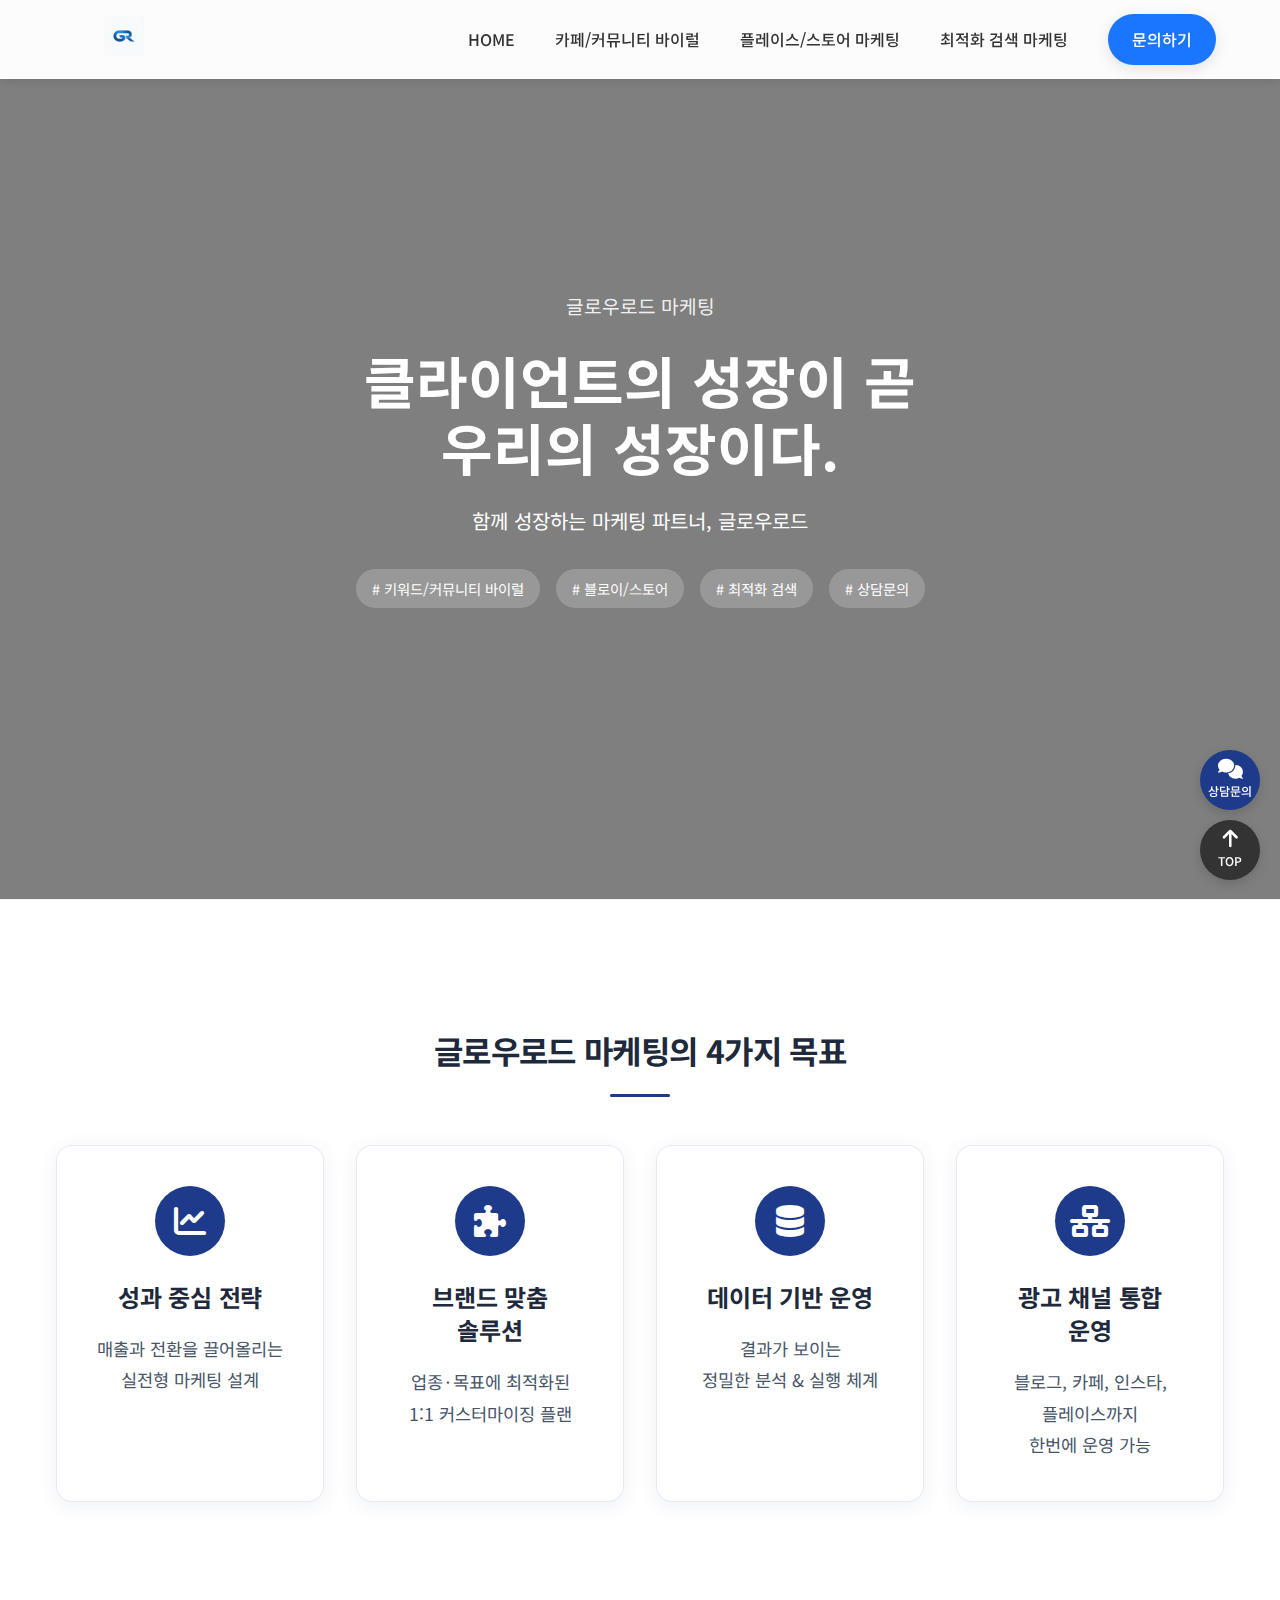
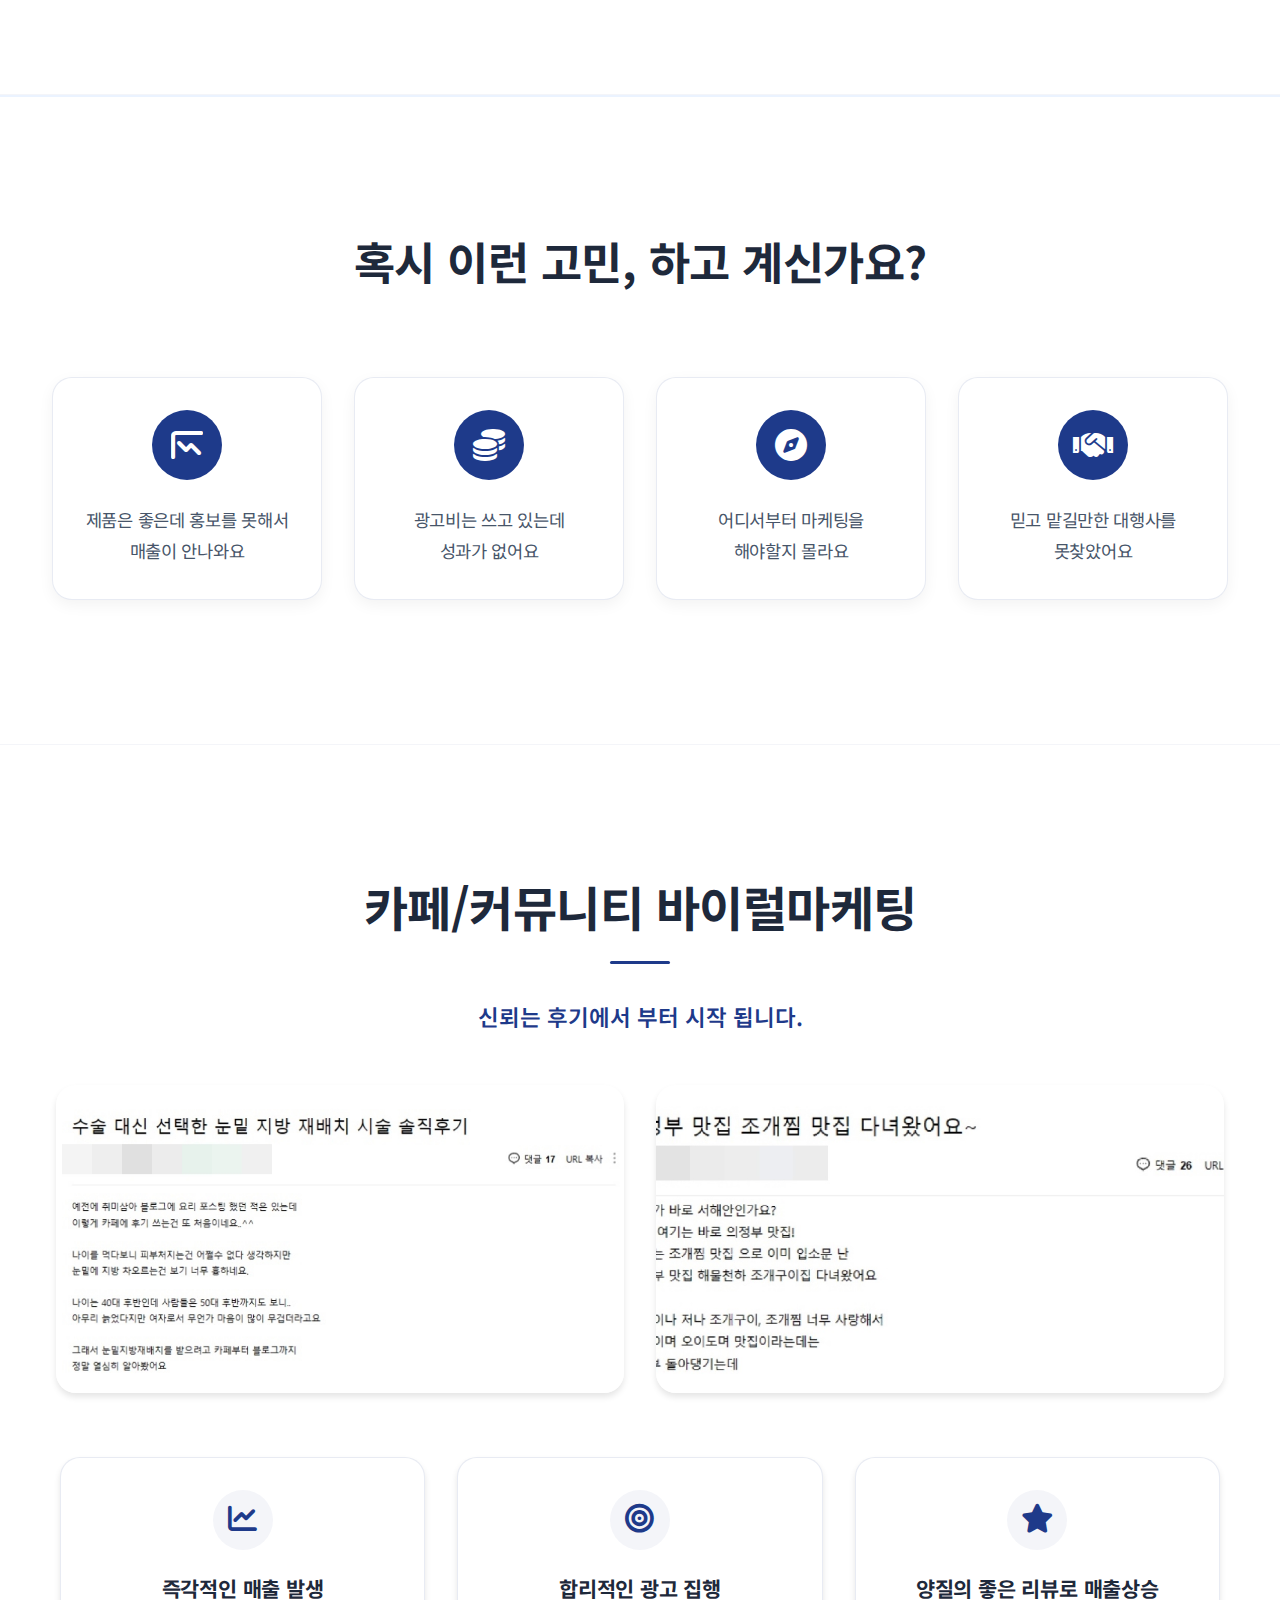
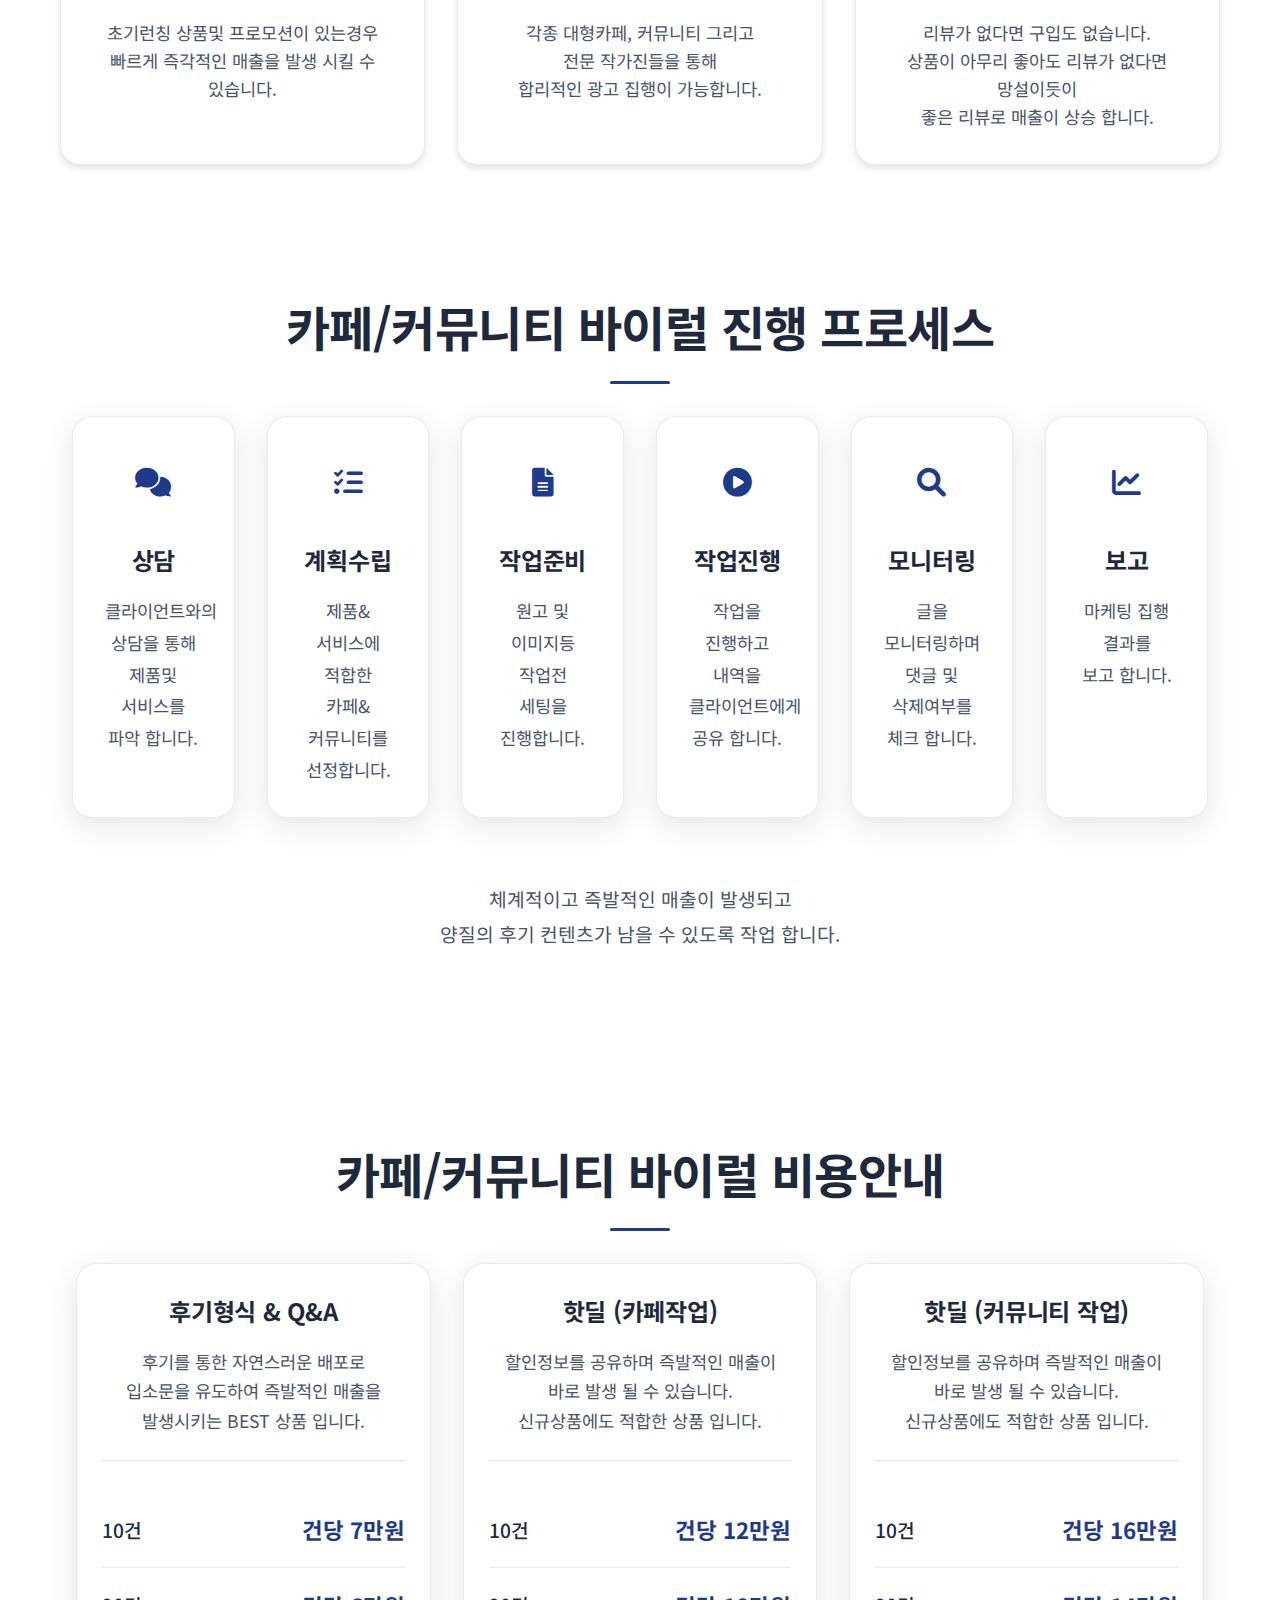
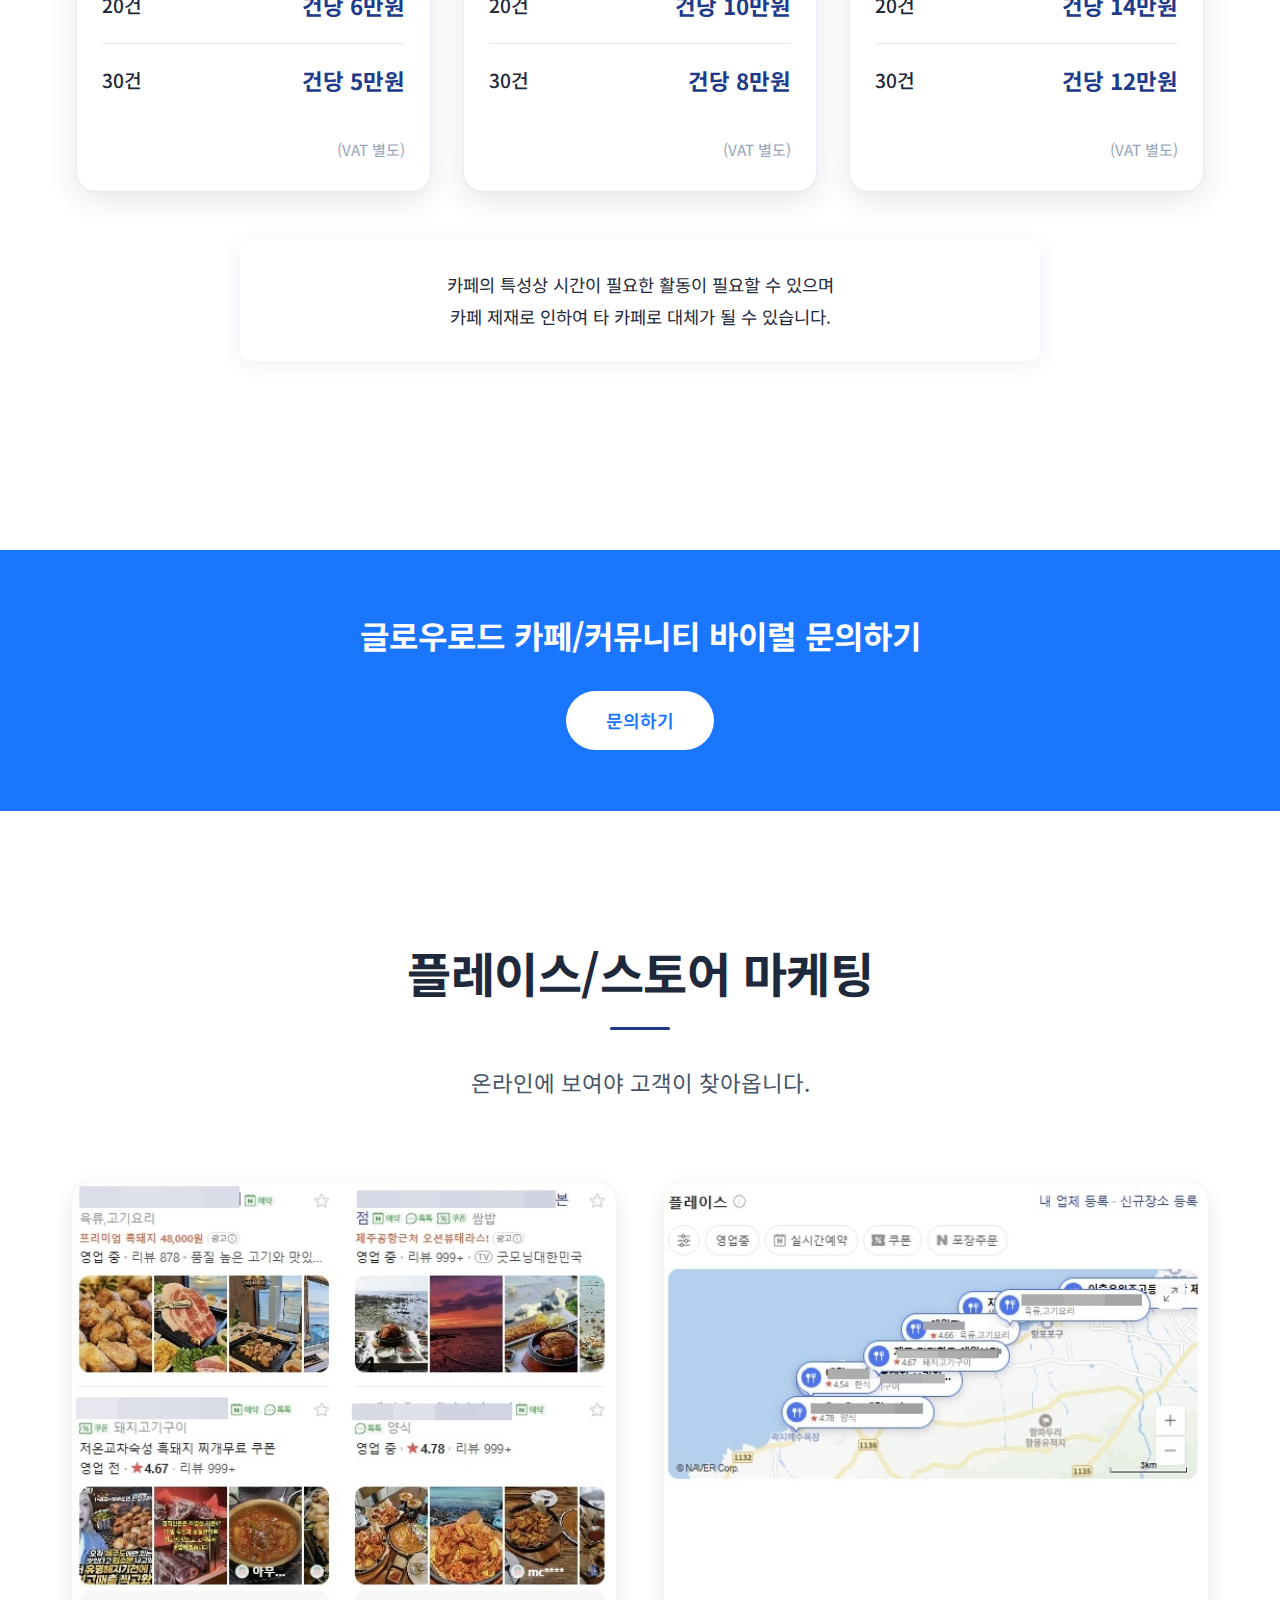
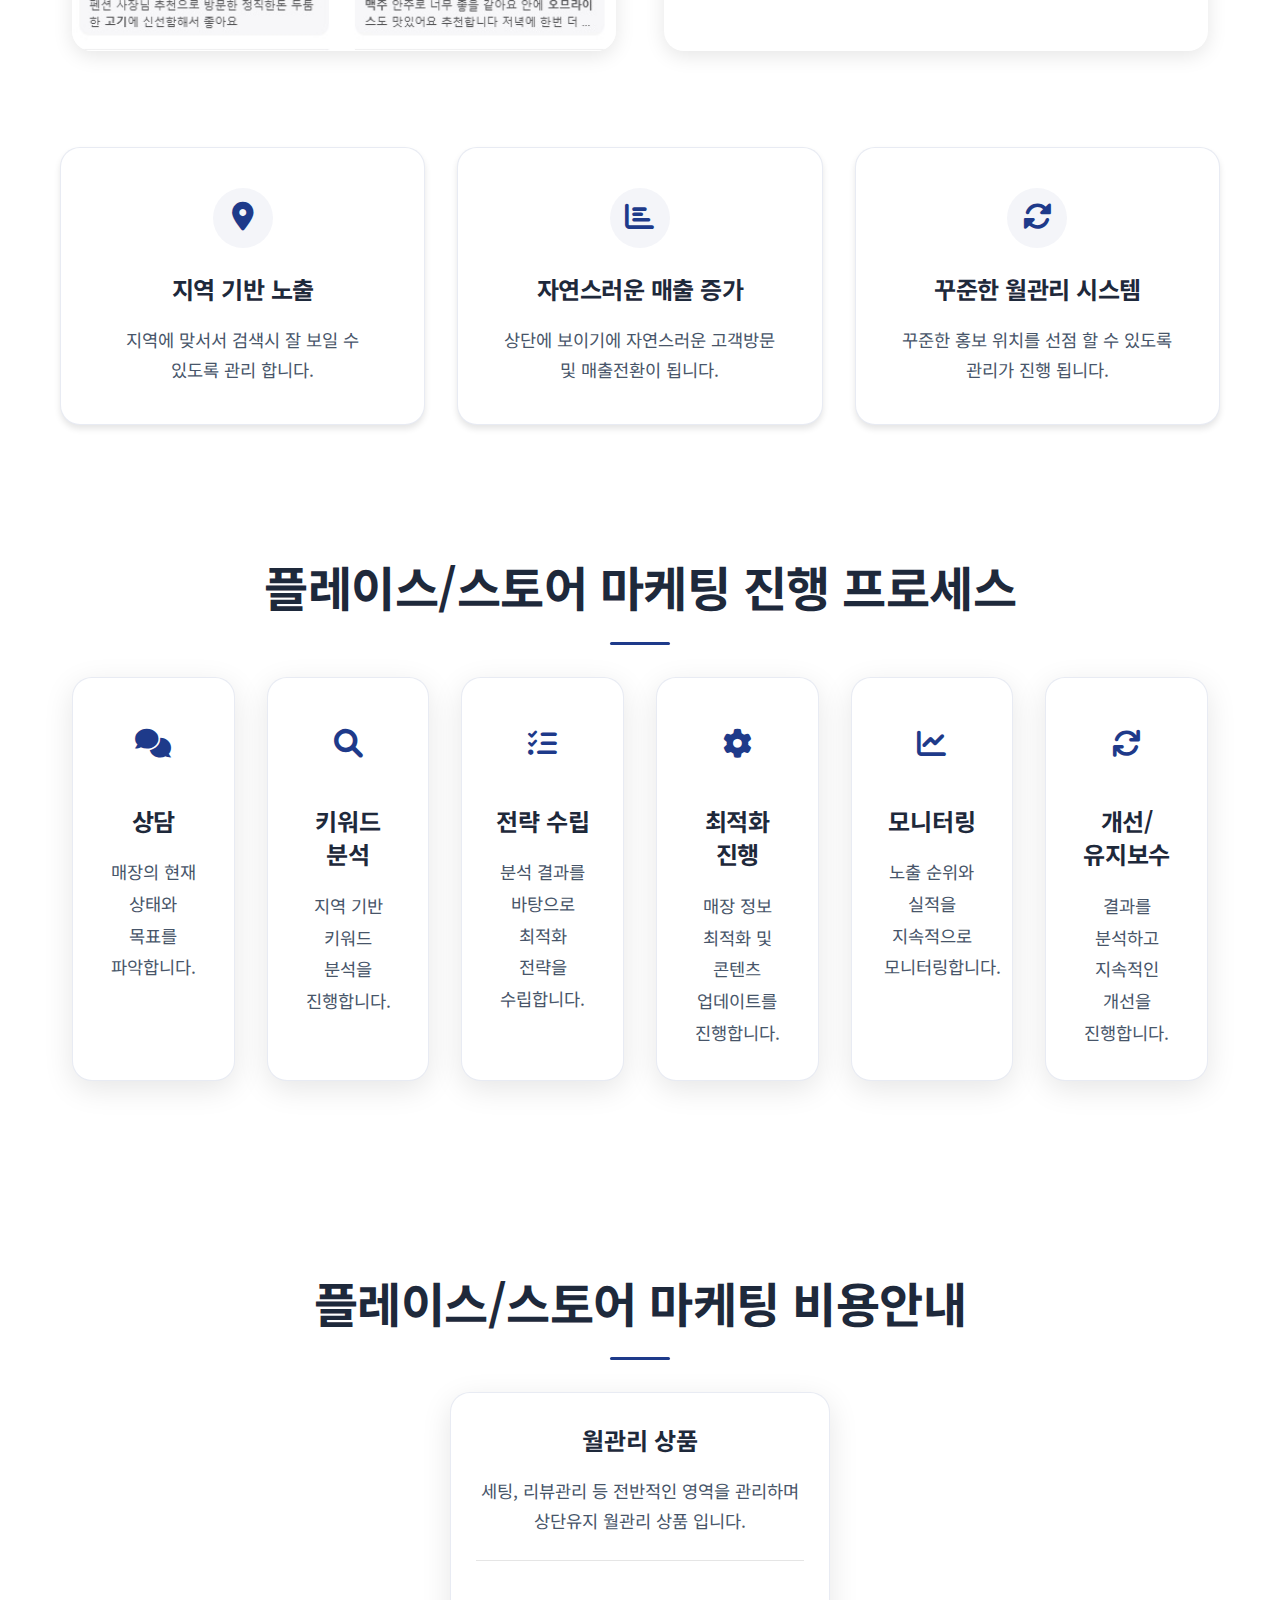
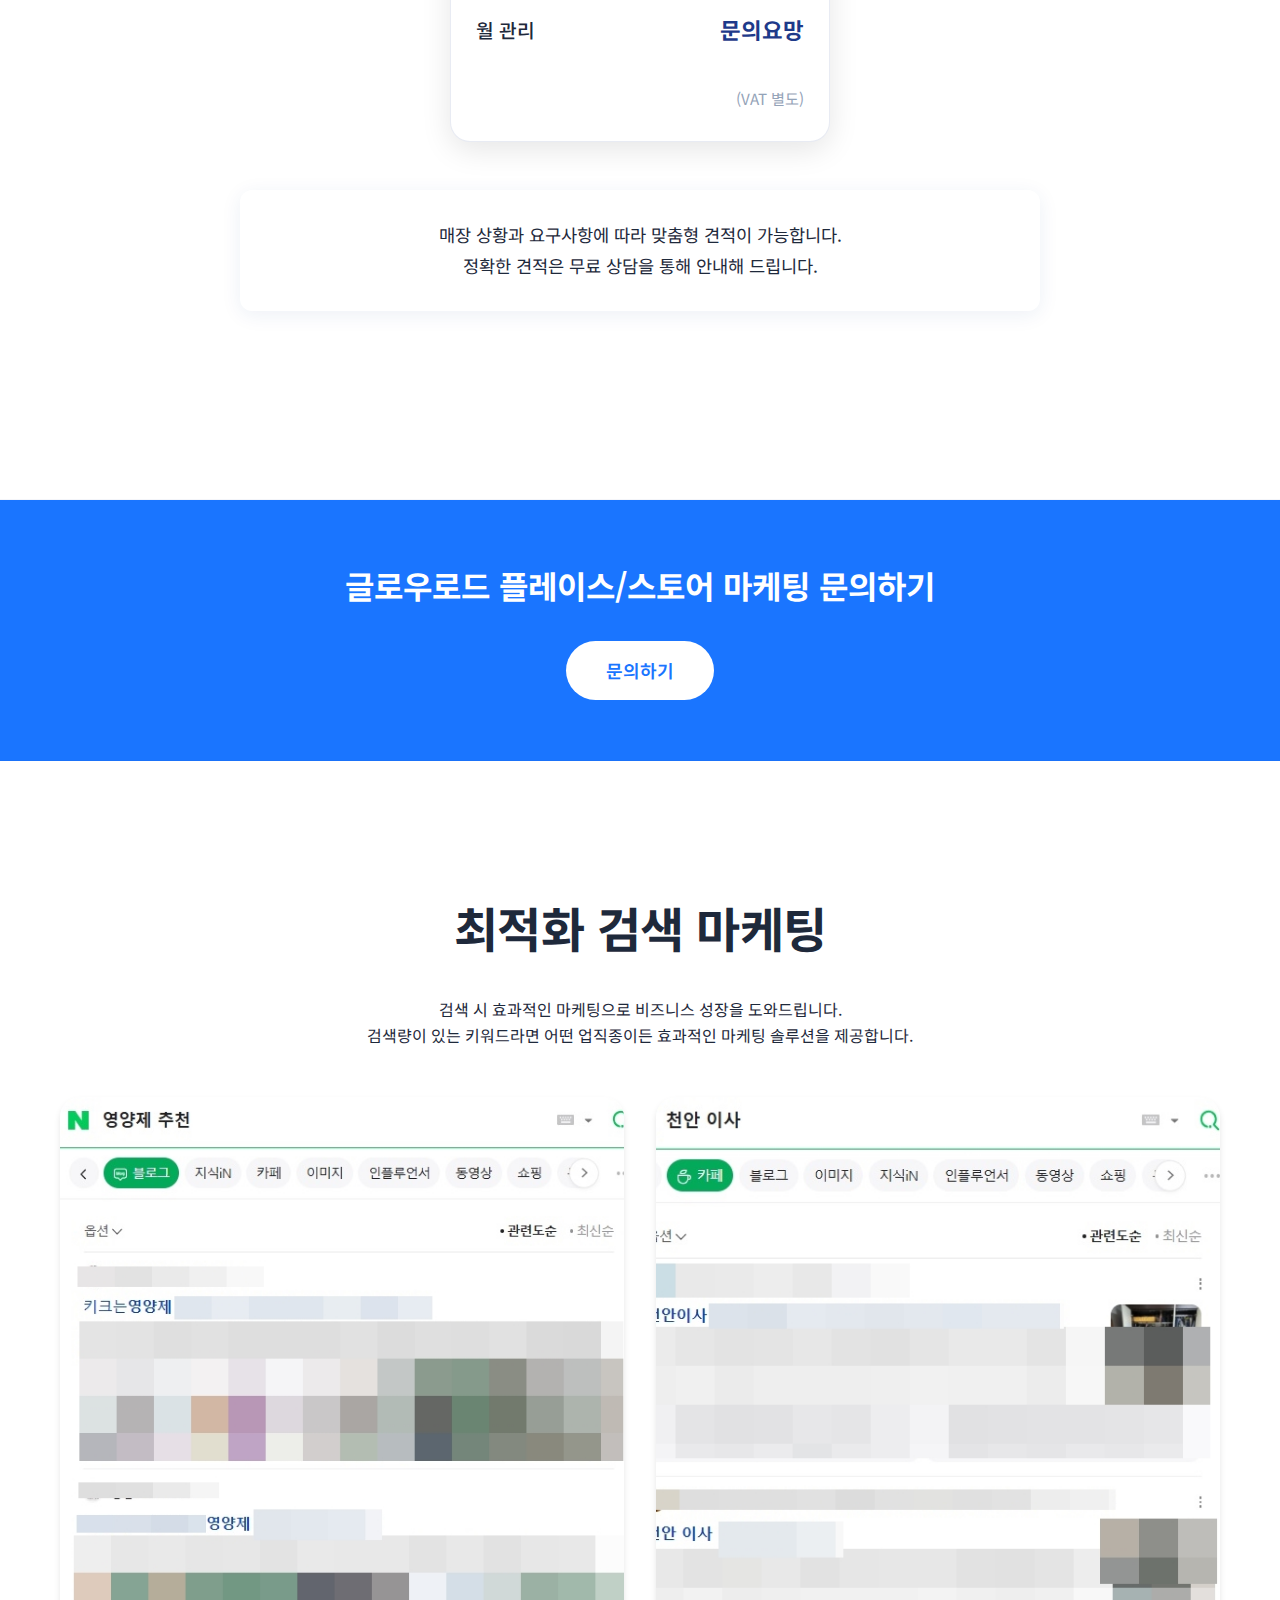
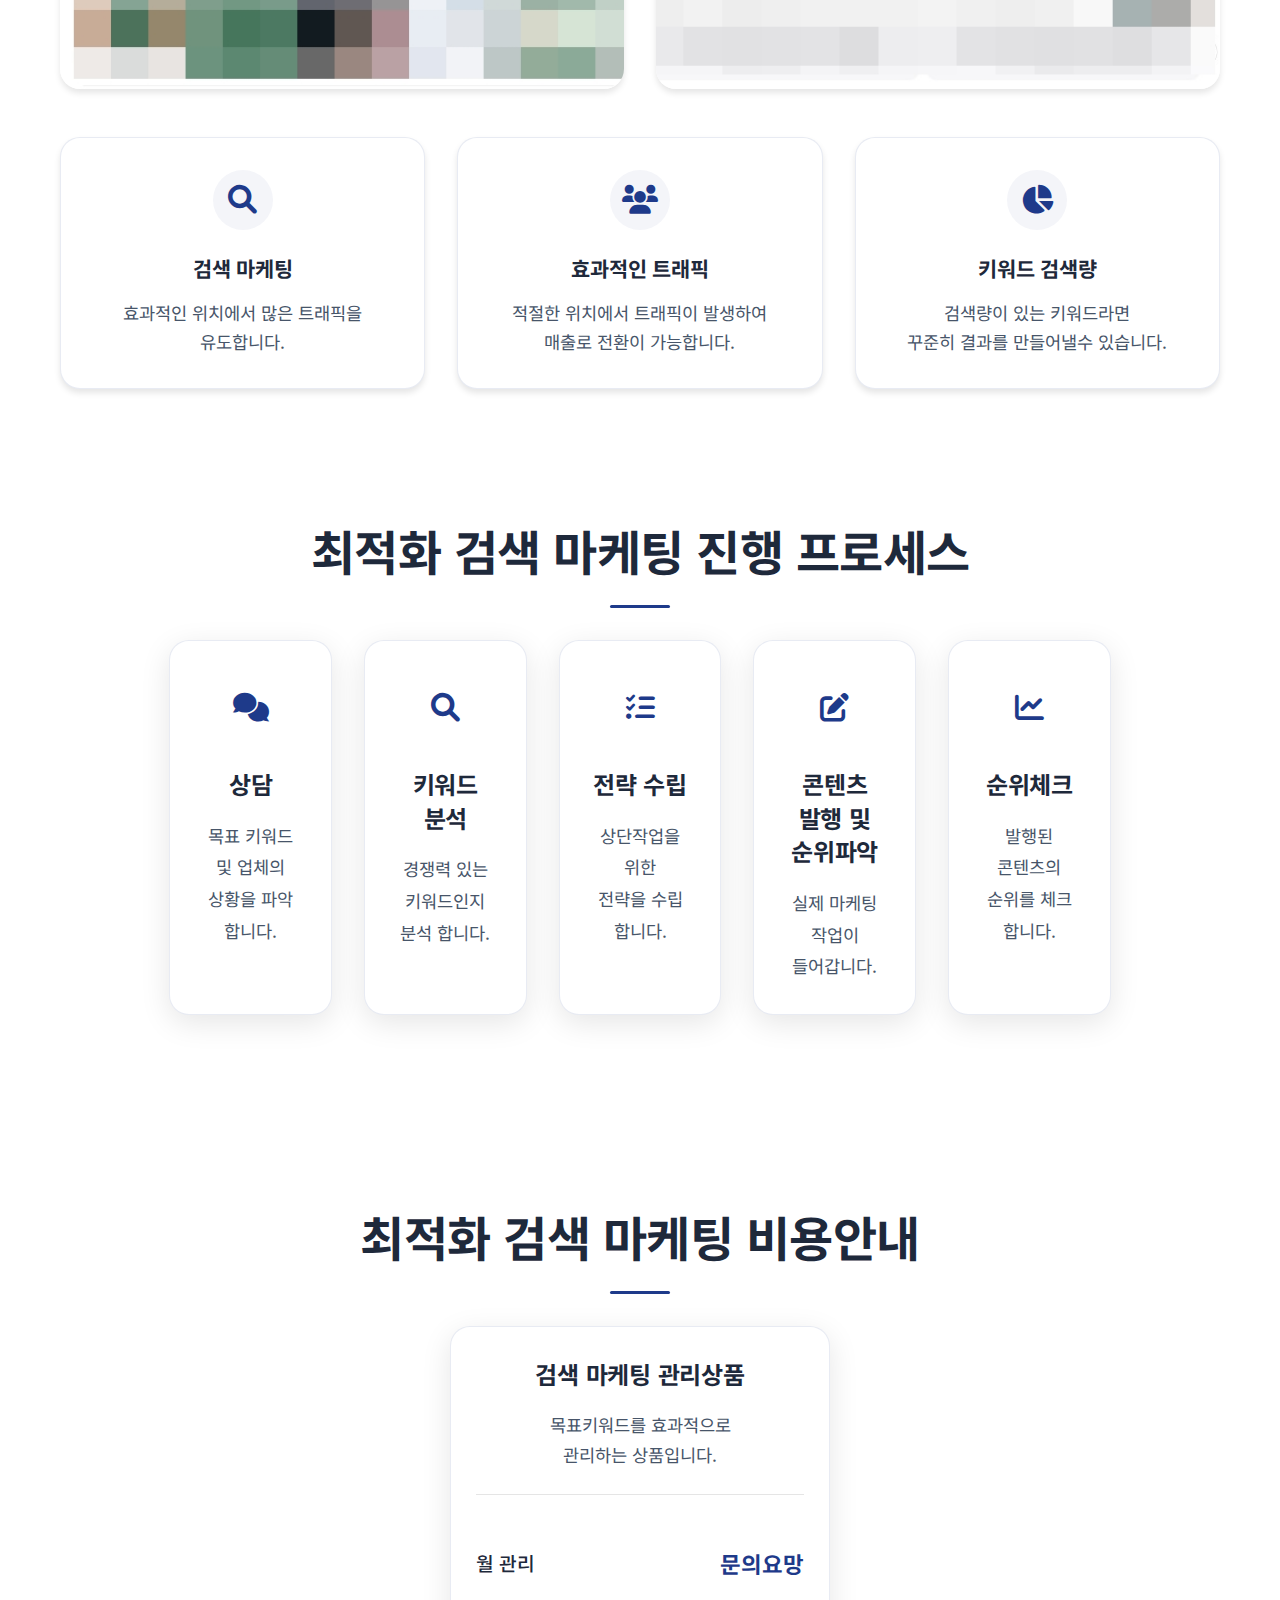
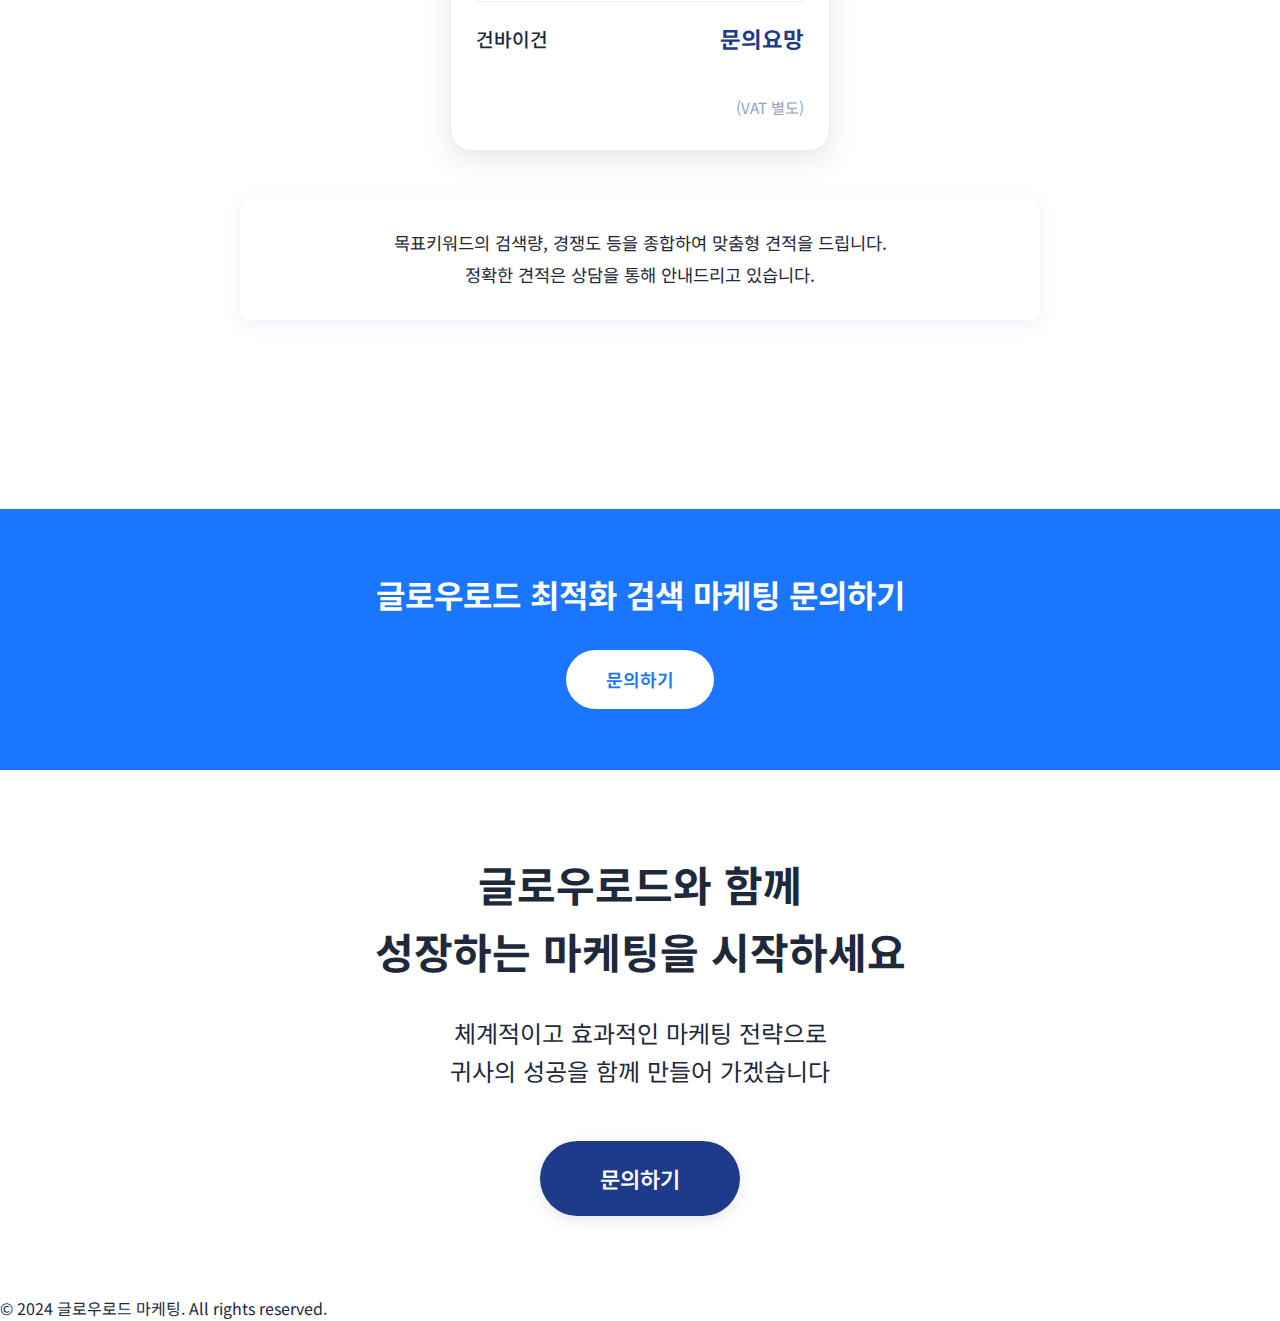
==== index.html @ 78c8dbe9 "fix: Update video path and move to videos directory" ====
<!DOCTYPE html>
<html lang="ko">
<head>
    <meta charset="UTF-8">
    <meta name="viewport" content="width=device-width, initial-scale=1.0">
    <meta name="description" content="글로우로드 마케팅 - 디지털 마케팅 전문 기업. 카페/커뮤니티 바이럴, 플레이스/스토어 마케팅, 최적화 검색 마케팅 서비스를 제공합니다.">
    <meta name="keywords" content="글로우로드, 디지털마케팅, 바이럴마케팅, 카페마케팅, 커뮤니티마케팅, 플레이스마케팅, 스토어마케팅, 검색최적화">
    <meta name="author" content="글로우로드 마케팅">
    <meta name="naver-site-verification" content="762003c68ea1957994bc016adc5ff3e51b80f9ad" />
    <meta property="og:title" content="글로우로드 마케팅 - 디지털 마케팅 전문 기업">
    <meta property="og:description" content="효과적인 디지털 마케팅 솔루션을 제공하는 글로우로드 마케팅입니다. 카페/커뮤니티 바이럴, 플레이스/스토어 마케팅, 검색 최적화 서비스를 만나보세요.">
    <meta property="og:image" content="https://glowroadad.com/images/og-image.jpg">
    <meta property="og:url" content="https://glowroadad.com/">
    <title>글로우로드 마케팅 | 디지털 마케팅 전문 기업</title>
    <link rel="canonical" href="https://glowroadad.com/">
    <link rel="preconnect" href="https://fonts.googleapis.com">
    <link rel="preconnect" href="https://fonts.gstatic.com" crossorigin>
    <link href="https://fonts.googleapis.com/css2?family=Noto+Sans+KR:wght@300;400;500;700;900&family=Poppins:wght@400;500;600;700&display=swap" rel="stylesheet">
    <link rel="stylesheet" href="style.css">
    <link rel="stylesheet" href="https://cdnjs.cloudflare.com/ajax/libs/font-awesome/6.0.0/css/all.min.css">
</head>
<body>
    <header>
        <!-- 네비게이션 바 -->
        <nav class="navbar" role="navigation" aria-label="메인 메뉴">
            <div class="logo">
                <a href="#" aria-label="글로우로드 홈">
                    <img src="images/logo.png.png" alt="글로우로드 로고" width="120" height="40">
                </a>
            </div>
            <button class="mobile-menu-btn">
                <span></span>
                <span></span>
                <span></span>
            </button>
            <ul class="nav-links">
                <li><a href="#home">HOME</a></li>
                <li><a href="#viral">카페/커뮤니티 바이럴</a></li>
                <li><a href="#place">플레이스/스토어 마케팅</a></li>
                <li><a href="#seo">최적화 검색 마케팅</a></li>
                <li><a href="http://pf.kakao.com/_xaidxfn/chat" class="contact-btn">문의하기</a></li>
            </ul>
        </nav>
    </header>

    <main>
        <!-- 히어로 섹션 -->
        <section class="hero">
            <div class="video-background">
                <video autoplay muted loop playsinline>
                    <source src="videos/히어로섹션영상.mp4" type="video/mp4">
                </video>
                <div class="video-overlay"></div>
            </div>
            <div class="hero-content">
                <p class="company-name">글로우로드 마케팅</p>
                <h1>클라이언트의 성장이 곧<br>우리의 성장이다.</h1>
                <p>함께 성장하는 마케팅 파트너, 글로우로드</p>
                <div class="hero-tags">
                    <span class="tag"># 키워드/커뮤니티 바이럴</span>
                    <span class="tag"># 블로이/스토어</span>
                    <span class="tag"># 최적화 검색</span>
                    <span class="tag"># 상담문의</span>
                </div>
            </div>
        </section>

        <!-- 특장점 섹션 -->
        <section class="features" id="features">
            <h2 class="section-title">글로우로드 마케팅의 4가지 목표</h2>
            <div class="features-container">
                <div class="feature-card">
                    <div class="icon-wrapper">
                        <i class="fas fa-chart-line"></i>
                    </div>
                    <h3>성과 중심 전략</h3>
                    <p>매출과 전환을 끌어올리는<br>실전형 마케팅 설계</p>
                </div>
                <div class="feature-card">
                    <div class="icon-wrapper">
                        <i class="fas fa-puzzle-piece"></i>
                    </div>
                    <h3>브랜드 맞춤 솔루션</h3>
                    <p>업종·목표에 최적화된<br>1:1 커스터마이징 플랜</p>
                </div>
                <div class="feature-card">
                    <div class="icon-wrapper">
                        <i class="fas fa-database"></i>
                    </div>
                    <h3>데이터 기반 운영</h3>
                    <p>결과가 보이는<br>정밀한 분석 & 실행 체계</p>
                </div>
                <div class="feature-card">
                    <div class="icon-wrapper">
                        <i class="fas fa-network-wired"></i>
                    </div>
                    <h3>광고 채널 통합 운영</h3>
                    <p>블로그, 카페, 인스타, 플레이스까지<br>한번에 운영 가능</p>
                </div>
            </div>
        </section>

        <!-- 고민 해결 섹션 -->
        <section class="pain-points">
            <h2>혹시 이런 고민, 하고 계신가요?</h2>
            <div class="pain-points-container">
                <div class="pain-point">
                    <div class="icon-wrapper">
                        <i class="fas fa-chart-line fa-flip-vertical"></i>
                    </div>
                    <p>제품은 좋은데 홍보를 못해서<br>매출이 안나와요</p>
                </div>
                <div class="pain-point">
                    <div class="icon-wrapper">
                        <i class="fas fa-coins"></i>
                    </div>
                    <p>광고비는 쓰고 있는데<br>성과가 없어요</p>
                </div>
                <div class="pain-point">
                    <div class="icon-wrapper">
                        <i class="fas fa-compass"></i>
                    </div>
                    <p>어디서부터 마케팅을<br>해야할지 몰라요</p>
                </div>
                <div class="pain-point">
                    <div class="icon-wrapper">
                        <i class="fas fa-handshake"></i>
                    </div>
                    <p>믿고 맡길만한 대행사를<br>못찾았어요</p>
                </div>
            </div>
        </section>

        <!-- 카페/커뮤니티 바이럴 섹션 -->
        <section id="viral" class="service-section">
            <div class="service-content">
                <div class="viral-header">
                    <h2 class="viral-title">카페/커뮤니티 바이럴마케팅</h2>
                    <p class="viral-subtitle">신뢰는 후기에서 부터 시작 됩니다.</p>
                </div>
                <div class="viral-examples">
                    <div class="example-image">
                        <img src="images/example-1.jpg" alt="수출 대신 선택한 눈밥 지방 재배치" class="example-img">
                    </div>
                    <div class="example-image">
                        <img src="images/example-2.jpg" alt="의정부 맛집 조개점" class="example-img">
                    </div>
                </div>
                <div class="viral-reasons">
                    <div class="reason-card">
                        <div class="reason-icon">
                            <i class="fas fa-chart-line"></i>
                        </div>
                        <div class="reason-content">
                            <h3>즉각적인 매출 발생</h3>
                            <p>초기런칭 상품및 프로모션이 있는경우<br>빠르게 즉각적인 매출을 발생 시킬 수 있습니다.</p>
                        </div>
                    </div>
                    <div class="reason-card">
                        <div class="reason-icon">
                            <i class="fas fa-bullseye"></i>
                        </div>
                        <div class="reason-content">
                            <h3>합리적인 광고 집행</h3>
                            <p>각종 대형카페, 커뮤니티 그리고<br>전문 작가진들을 통해<br>합리적인 광고 집행이 가능합니다.</p>
                        </div>
                    </div>
                    <div class="reason-card">
                        <div class="reason-icon">
                            <i class="fas fa-star"></i>
                        </div>
                        <div class="reason-content">
                            <h3>양질의 좋은 리뷰로 매출상승</h3>
                            <p>리뷰가 없다면 구입도 없습니다.<br>상품이 아무리 좋아도 리뷰가 없다면 망설이듯이<br>좋은 리뷰로 매출이 상승 합니다.</p>
                        </div>
                    </div>
                </div>
                <div class="process-section">
                    <h2 class="process-title">카페/커뮤니티 바이럴 진행 프로세스</h2>
                    <div class="process-container">
                        <div class="process-item">
                            <div class="process-icon">
                                <i class="fas fa-comments"></i>
                            </div>
                            <h3>상담</h3>
                            <p>클라이언트와의 상담을 통해<br>제품및 서비스를<br>파악 합니다.</p>
                        </div>
                        <div class="process-item">
                            <div class="process-icon">
                                <i class="fas fa-tasks"></i>
                            </div>
                            <h3>계획수립</h3>
                            <p>제품&서비스에 적합한<br>카페&커뮤니티를<br>선정합니다.</p>
                        </div>
                        <div class="process-item">
                            <div class="process-icon">
                                <i class="fas fa-file-alt"></i>
                            </div>
                            <h3>작업준비</h3>
                            <p>원고 및 이미지등<br>작업전 세팅을<br>진행합니다.</p>
                        </div>
                        <div class="process-item">
                            <div class="process-icon">
                                <i class="fas fa-play-circle"></i>
                            </div>
                            <h3>작업진행</h3>
                            <p>작업을 진행하고<br>내역을 클라이언트에게<br>공유 합니다.</p>
                        </div>
                        <div class="process-item">
                            <div class="process-icon">
                                <i class="fas fa-search"></i>
                            </div>
                            <h3>모니터링</h3>
                            <p>글을 모니터링하며<br>댓글 및 삭제여부를<br>체크 합니다.</p>
                        </div>
                        <div class="process-item">
                            <div class="process-icon">
                                <i class="fas fa-chart-line"></i>
                            </div>
                            <h3>보고</h3>
                            <p>마케팅 집행 결과를<br>보고 합니다.</p>
                        </div>
                    </div>
                    <p class="process-description">체계적이고 즉발적인 매출이 발생되고<br>양질의 후기 컨텐츠가 남을 수 있도록 작업 합니다.</p>
                </div>
                <div class="pricing-section">
                    <h2 class="pricing-title">카페/커뮤니티 바이럴 비용안내</h2>
                    <div class="pricing-container">
                        <div class="pricing-card">
                            <div class="pricing-header">
                                <h3>후기형식 & Q&A</h3>
                                <p>후기를 통한 자연스러운 배포로<br>입소문을 유도하여 즉발적인 매출을<br>발생시키는 BEST 상품 입니다.</p>
                            </div>
                            <div class="pricing-content">
                                <div class="price-item">
                                    <span class="quantity">10건</span>
                                    <span class="price">건당 7만원</span>
                                </div>
                                <div class="price-item">
                                    <span class="quantity">20건</span>
                                    <span class="price">건당 6만원</span>
                                </div>
                                <div class="price-item">
                                    <span class="quantity">30건</span>
                                    <span class="price">건당 5만원</span>
                                </div>
                                <p class="vat-notice">(VAT 별도)</p>
                            </div>
                        </div>
                        <div class="pricing-card">
                            <div class="pricing-header">
                                <h3>핫딜 (카페작업)</h3>
                                <p>할인정보를 공유하며 즉발적인 매출이<br>바로 발생 될 수 있습니다.<br>신규상품에도 적합한 상품 입니다.</p>
                            </div>
                            <div class="pricing-content">
                                <div class="price-item">
                                    <span class="quantity">10건</span>
                                    <span class="price">건당 12만원</span>
                                </div>
                                <div class="price-item">
                                    <span class="quantity">20건</span>
                                    <span class="price">건당 10만원</span>
                                </div>
                                <div class="price-item">
                                    <span class="quantity">30건</span>
                                    <span class="price">건당 8만원</span>
                                </div>
                                <p class="vat-notice">(VAT 별도)</p>
                            </div>
                        </div>
                        <div class="pricing-card">
                            <div class="pricing-header">
                                <h3>핫딜 (커뮤니티 작업)</h3>
                                <p>할인정보를 공유하며 즉발적인 매출이<br>바로 발생 될 수 있습니다.<br>신규상품에도 적합한 상품 입니다.</p>
                            </div>
                            <div class="pricing-content">
                                <div class="price-item">
                                    <span class="quantity">10건</span>
                                    <span class="price">건당 16만원</span>
                                </div>
                                <div class="price-item">
                                    <span class="quantity">20건</span>
                                    <span class="price">건당 14만원</span>
                                </div>
                                <div class="price-item">
                                    <span class="quantity">30건</span>
                                    <span class="price">건당 12만원</span>
                                </div>
                                <p class="vat-notice">(VAT 별도)</p>
                            </div>
                        </div>
                    </div>
                    <p class="pricing-notice">
                        카페의 특성상 시간이 필요한 활동이 필요할 수 있으며<br>
                        카페 제재로 인하여 타 카페로 대체가 될 수 있습니다.
                    </p>
                </div>
            </div>
        </section>

        <!-- 카페/커뮤니티 바이럴 문의하기 -->
        <section class="inquiry-section blue-bg">
            <h2 class="inquiry-title">글로우로드 카페/커뮤니티 바이럴 문의하기</h2>
            <a href="http://pf.kakao.com/_xaidxfn/chat" class="inquiry-button">문의하기</a>
        </section>

        <!-- 플레이스/스토어 마케팅 섹션 -->
        <section id="place" class="service-section">
            <div class="service-content">
                <div class="place-header">
                    <h2 class="place-title">플레이스/스토어 마케팅</h2>
                    <p class="place-subtitle">온라인에 보여야 고객이 찾아옵니다.</p>
                </div>
                <div class="place-examples">
                    <div class="example-image">
                        <img src="images/place-1.jpg" alt="플레이스 마케팅 예시 1" class="example-img">
                    </div>
                    <div class="example-image">
                        <img src="images/place-2.jpg" alt="플레이스 마케팅 예시 2" class="example-img">
                    </div>
                </div>
                <div class="place-reasons">
                    <div class="reason-card">
                        <div class="reason-icon">
                            <i class="fas fa-map-marker-alt"></i>
                        </div>
                        <div class="reason-content">
                            <h3>지역 기반 노출</h3>
                            <p>지역에 맞서서 검색시 잘 보일 수 있도록 관리 합니다.</p>
                        </div>
                    </div>
                    <div class="reason-card">
                        <div class="reason-icon">
                            <i class="fas fa-chart-bar"></i>
                        </div>
                        <div class="reason-content">
                            <h3>자연스러운 매출 증가</h3>
                            <p>상단에 보이기에 자연스러운 고객방문 및 매출전환이 됩니다.</p>
                        </div>
                    </div>
                    <div class="reason-card">
                        <div class="reason-icon">
                            <i class="fas fa-sync-alt"></i>
                        </div>
                        <div class="reason-content">
                            <h3>꾸준한 월관리 시스템</h3>
                            <p>꾸준한 홍보 위치를 선점 할 수 있도록 관리가 진행 됩니다.</p>
                        </div>
                    </div>
                </div>
                <div class="process-section">
                    <h2 class="process-title">플레이스/스토어 마케팅 진행 프로세스</h2>
                    <div class="process-container">
                        <div class="process-item">
                            <div class="process-icon">
                                <i class="fas fa-comments"></i>
                            </div>
                            <h3>상담</h3>
                            <p>매장의 현재 상태와<br>목표를 파악합니다.</p>
                        </div>
                        <div class="process-item">
                            <div class="process-icon">
                                <i class="fas fa-search"></i>
                            </div>
                            <h3>키워드 분석</h3>
                            <p>지역 기반 키워드<br>분석을 진행합니다.</p>
                        </div>
                        <div class="process-item">
                            <div class="process-icon">
                                <i class="fas fa-tasks"></i>
                            </div>
                            <h3>전략 수립</h3>
                            <p>분석 결과를 바탕으로<br>최적화 전략을<br>수립합니다.</p>
                        </div>
                        <div class="process-item">
                            <div class="process-icon">
                                <i class="fas fa-cog"></i>
                            </div>
                            <h3>최적화 진행</h3>
                            <p>매장 정보 최적화 및<br>콘텐츠 업데이트를<br>진행합니다.</p>
                        </div>
                        <div class="process-item">
                            <div class="process-icon">
                                <i class="fas fa-chart-line"></i>
                            </div>
                            <h3>모니터링</h3>
                            <p>노출 순위와 실적을<br>지속적으로<br>모니터링합니다.</p>
                        </div>
                        <div class="process-item">
                            <div class="process-icon">
                                <i class="fas fa-sync"></i>
                            </div>
                            <h3>개선/유지보수</h3>
                            <p>결과를 분석하고<br>지속적인 개선을<br>진행합니다.</p>
                        </div>
                    </div>
                </div>
                <div class="pricing-section">
                    <h2 class="pricing-title">플레이스/스토어 마케팅 비용안내</h2>
                    <div class="pricing-container">
                        <div class="pricing-card">
                            <div class="pricing-header">
                                <h3>월관리 상품</h3>
                                <p>세팅, 리뷰관리 등 전반적인 영역을 관리하며<br>상단유지 월관리 상품 입니다.</p>
                            </div>
                            <div class="pricing-content">
                                <div class="price-item">
                                    <span class="quantity">월 관리</span>
                                    <span class="price">문의요망</span>
                                </div>
                                <p class="vat-notice">(VAT 별도)</p>
                            </div>
                        </div>
                    </div>
                    <p class="pricing-notice">
                        매장 상황과 요구사항에 따라 맞춤형 견적이 가능합니다.<br>
                        정확한 견적은 무료 상담을 통해 안내해 드립니다.
                    </p>
                </div>
            </div>
        </section>

        <!-- 플레이스/스토어 마케팅 문의하기 -->
        <section class="inquiry-section blue-bg">
            <h2 class="inquiry-title">글로우로드 플레이스/스토어 마케팅 문의하기</h2>
            <a href="http://pf.kakao.com/_xaidxfn/chat" class="inquiry-button">문의하기</a>
        </section>

        <!-- 최적화 검색 마케팅 섹션 -->
        <section id="seo" class="service-section">
            <div class="service-content">
                <div class="seo-header">
                    <h2 class="seo-title">최적화 검색 마케팅</h2>
                    <p class="seo-subtitle">검색 시 효과적인 마케팅으로 비즈니스 성장을 도와드립니다.<br>검색량이 있는 키워드라면 어떤 업직종이든 효과적인 마케팅 솔루션을 제공합니다.</p>
                </div>
                <div class="seo-examples">
                    <div class="example-image full-width">
                        <img src="images/seo-main.jpg" alt="검색 최적화 메인 이미지" class="example-img">
                    </div>
                    <div class="example-image horizontal">
                        <img src="images/seo-cards.jpg" alt="검색 최적화 카드 이미지" class="example-img">
                    </div>
                </div>
                <div class="seo-reasons">
                    <div class="reason-card">
                        <div class="reason-icon">
                            <i class="fas fa-search"></i>
                        </div>
                        <div class="reason-content">
                            <h3>검색 마케팅</h3>
                            <p>효과적인 위치에서 많은 트래픽을<br>유도합니다.</p>
                        </div>
                    </div>
                    <div class="reason-card">
                        <div class="reason-icon">
                            <i class="fas fa-users"></i>
                        </div>
                        <div class="reason-content">
                            <h3>효과적인 트래픽</h3>
                            <p>적절한 위치에서 트래픽이 발생하여<br>매출로 전환이 가능합니다.</p>
                        </div>
                    </div>
                    <div class="reason-card">
                        <div class="reason-icon">
                            <i class="fas fa-chart-pie"></i>
                        </div>
                        <div class="reason-content">
                            <h3>키워드 검색량</h3>
                            <p>검색량이 있는 키워드라면<br>꾸준히 결과를 만들어낼수 있습니다.</p>
                        </div>
                    </div>
                </div>
                <div class="process-section">
                    <h2 class="process-title">최적화 검색 마케팅 진행 프로세스</h2>
                    <div class="process-container">
                        <div class="process-item">
                            <div class="process-icon">
                                <i class="fas fa-comments"></i>
                            </div>
                            <h3>상담</h3>
                            <p>목표 키워드 및 업체의<br>상황을 파악 합니다.</p>
                        </div>
                        <div class="process-item">
                            <div class="process-icon">
                                <i class="fas fa-search"></i>
                            </div>
                            <h3>키워드 분석</h3>
                            <p>경쟁력 있는 키워드인지<br>분석 합니다.</p>
                        </div>
                        <div class="process-item">
                            <div class="process-icon">
                                <i class="fas fa-tasks"></i>
                            </div>
                            <h3>전략 수립</h3>
                            <p>상단작업을 위한<br>전략을 수립 합니다.</p>
                        </div>
                        <div class="process-item">
                            <div class="process-icon">
                                <i class="fas fa-edit"></i>
                            </div>
                            <h3>콘텐츠 발행 및 순위파악</h3>
                            <p>실제 마케팅 작업이<br>들어갑니다.</p>
                        </div>
                        <div class="process-item">
                            <div class="process-icon">
                                <i class="fas fa-chart-line"></i>
                            </div>
                            <h3>순위체크</h3>
                            <p>발행된 콘텐츠의<br>순위를 체크 합니다.</p>
                        </div>
                    </div>
                </div>
                <div class="pricing-section">
                    <h2 class="pricing-title">최적화 검색 마케팅 비용안내</h2>
                    <div class="pricing-container">
                        <div class="pricing-card">
                            <div class="pricing-header">
                                <h3>검색 마케팅 관리상품</h3>
                                <p>목표키워드를 효과적으로<br>관리하는 상품입니다.</p>
                            </div>
                            <div class="pricing-content">
                                <div class="price-item">
                                    <span class="quantity">월 관리</span>
                                    <span class="price">문의요망</span>
                                </div>
                                <div class="price-item">
                                    <span class="quantity">건바이건</span>
                                    <span class="price">문의요망</span>
                                </div>
                                <p class="vat-notice">(VAT 별도)</p>
                            </div>
                        </div>
                    </div>
                    <p class="pricing-notice">
                        목표키워드의 검색량, 경쟁도 등을 종합하여 맞춤형 견적을 드립니다.<br>
                        정확한 견적은 상담을 통해 안내드리고 있습니다.
                    </p>
                </div>
            </div>
        </section>

        <!-- 최적화 검색 마케팅 문의하기 -->
        <section class="inquiry-section blue-bg">
            <h2 class="inquiry-title">글로우로드 최적화 검색 마케팅 문의하기</h2>
            <a href="http://pf.kakao.com/_xaidxfn/chat" class="inquiry-button">문의하기</a>
        </section>

        <!-- 문의하기 섹션 -->
        <section id="contact" class="contact-section">
            <div class="contact-content">
                <h2>글로우로드와 함께<br>성장하는 마케팅을 시작하세요</h2>
                <p class="contact-description">
                    체계적이고 효과적인 마케팅 전략으로<br>
                    귀사의 성공을 함께 만들어 가겠습니다
                </p>
                <a href="http://pf.kakao.com/_xaidxfn/chat" class="contact-btn">문의하기</a>
            </div>
        </section>
    </main>

    <footer>
        <p>&copy; 2024 글로우로드 마케팅. All rights reserved.</p>
    </footer>

    <div class="mobile-menu">
        <ul>
            <li><a href="#home">HOME</a></li>
            <li><a href="#viral">카페/커뮤니티 바이럴</a></li>
            <li><a href="#place">플레이스/스토어 마케팅</a></li>
            <li><a href="#seo">최적화 검색 마케팅</a></li>
            <li><a href="http://pf.kakao.com/_xaidxfn/chat">문의하기</a></li>
        </ul>
    </div>

    <!-- 고정 버튼 추가 -->
    <div class="fixed-buttons">
        <a href="http://pf.kakao.com/_xaidxfn/chat" class="fixed-btn contact-fixed-btn">
            <i class="fas fa-comments"></i>
            <span>상담문의</span>
        </a>
        <a href="#home" class="fixed-btn top-fixed-btn">
            <i class="fas fa-arrow-up"></i>
            <span>TOP</span>
        </a>
    </div>

    <script src="script.js"></script>
</body>
</html>
---- style.css ----
:root {
    --primary-blue: #1E3A8A;    /* 메인 네이비 블루 */
    --light-blue: #2563EB;      /* 밝은 파란색 */
    --lighter-blue: #EBF3FF;    /* 매우 연한 파란색 */
    --white: #FFFFFF;
    --text-dark: #1E293B;       /* 진한 텍스트 */
    --text-gray: #475569;       /* 회색 텍스트 */
    --text-light: #94A3B8;      /* 밝은 회색 텍스트 */
    --mobile-padding: 14px;
    --mobile-section-spacing: 20px;
    --mobile-card-spacing: 8px;
    --mobile-text-xs: 11px;
    --mobile-text-sm: 12px;
    --mobile-text-base: 13px;
    --mobile-text-lg: 14px;
    --mobile-text-xl: 15px;
    --mobile-heading: 16px;
    --mobile-title: 17px;
}

* {
    margin: 0;
    padding: 0;
    box-sizing: border-box;
    -webkit-tap-highlight-color: transparent;
}

body {
    font-family: 'Noto Sans KR', sans-serif;
    line-height: 1.6;
    color: var(--text-dark);
    background-color: var(--white);
    -webkit-font-smoothing: antialiased;
    -moz-osx-font-smoothing: grayscale;
    overflow-x: hidden;
    word-break: keep-all;
}

/* 네비게이션 바 스타일 */
.navbar {
    position: fixed;
    top: 0;
    left: 0;
    right: 0;
    display: flex;
    justify-content: space-between;
    align-items: center;
    padding: 0.5rem 5%;
    background-color: rgba(255, 255, 255, 0.98);
    box-shadow: 0 2px 10px rgba(0, 0, 0, 0.1);
    z-index: 1000;
    transition: all 0.3s ease;
}

.navbar.scrolled {
    padding: 0.3rem 5%;
}

.logo {
    display: flex;
    align-items: center;
    padding: 0.5rem 0;
}

.logo img {
    width: 120px;
    height: 40px;
    object-fit: contain;
    transition: transform 0.3s ease;
}

.logo:hover img {
    transform: scale(1.05);
}

@media (max-width: 768px) {
    .logo img {
        height: 24px;
    }
}

.nav-links {
    display: flex;
    gap: 2.5rem;
    align-items: center;
    margin: 0;
    padding: 0;
    list-style: none;
}

.nav-links li a {
    color: #333;
    text-decoration: none;
    font-size: 1rem;
    font-weight: 500;
    padding: 0.5rem 0;
    position: relative;
    transition: color 0.3s ease;
}

.nav-links li a::after {
    content: '';
    position: absolute;
    bottom: 0;
    left: 0;
    width: 0;
    height: 2px;
    background-color: #1a75ff;
    transition: width 0.3s ease;
}

.nav-links li a:hover {
    color: #1a75ff;
}

.nav-links li a:hover::after {
    width: 100%;
}

.nav-links li a.contact-btn {
    background-color: #1a75ff;
    color: white;
    padding: 0.8rem 1.5rem;
    border-radius: 30px;
    transition: all 0.3s ease;
}

.nav-links li a.contact-btn:hover {
    background-color: #0056b3;
    transform: translateY(-2px);
    box-shadow: 0 5px 15px rgba(0, 0, 0, 0.2);
}

.nav-links li a.contact-btn::after {
    display: none;
}

.mobile-menu-btn {
    display: none;
    width: 30px;
    height: 30px;
    background: none;
    border: none;
    padding: 0;
    cursor: pointer;
    position: relative;
    z-index: 1001;
}

.mobile-menu-btn span {
    display: block;
    width: 24px;
    height: 2px;
    background-color: var(--text-dark);
    margin: 5px auto;
    transition: all 0.3s ease;
}

.mobile-menu-btn.active span:nth-child(1) {
    transform: rotate(45deg) translate(5px, 5px);
}

.mobile-menu-btn.active span:nth-child(2) {
    opacity: 0;
}

.mobile-menu-btn.active span:nth-child(3) {
    transform: rotate(-45deg) translate(5px, -5px);
}

.mobile-menu {
    display: none;
    position: fixed;
    top: 42px;
    left: 0;
    right: 0;
    background: var(--white);
    padding: 0;
    box-shadow: 0 4px 12px rgba(0, 0, 0, 0.1);
    z-index: 1000;
    opacity: 0;
    visibility: hidden;
    transform: translateY(-10px);
    transition: all 0.3s ease;
}

.mobile-menu.active {
    display: block;
    opacity: 1;
    visibility: visible;
    transform: translateY(0);
}

.mobile-menu ul {
    list-style: none;
    padding: 0;
    margin: 0;
}

.mobile-menu li {
    margin: 0;
    border-bottom: 1px solid rgba(0, 0, 0, 0.05);
}

.mobile-menu li:last-child {
    border-bottom: none;
}

.mobile-menu li a {
    display: block;
    padding: 15px 20px;
    color: var(--text-dark);
    text-decoration: none;
    font-size: 16px;
    font-weight: 500;
    transition: all 0.2s ease;
}

.mobile-menu li a:hover {
    background-color: var(--lighter-blue);
    color: var(--primary-blue);
}

@media (max-width: 768px) {
    .nav-links {
        display: none;
    }

    .mobile-menu-btn {
        display: block;
    }

    .navbar {
        padding: 0.5rem var(--mobile-padding);
        justify-content: space-between;
        align-items: center;
        height: 42px;
    }

    .logo img {
        height: 24px;
    }
}

/* 히어로 섹션 스타일 */
.hero {
    position: relative;
    width: 100%;
    min-height: 100vh;
    display: flex;
    align-items: center;
    justify-content: center;
    overflow: hidden;
}

.video-background {
    position: absolute;
    top: 0;
    left: 0;
    width: 100%;
    height: 100%;
    z-index: 1;
}

.video-background video {
    width: 100%;
    height: 100%;
    object-fit: cover;
}

.video-overlay {
    position: absolute;
    top: 0;
    left: 0;
    width: 100%;
    height: 100%;
    background: rgba(0, 0, 0, 0.5);
    z-index: 2;
}

.hero-content {
    position: relative;
    z-index: 3;
    text-align: center;
    color: #ffffff;
    padding: 0 20px;
    max-width: 1200px;
}

.hero-content .company-name {
    font-size: 1.2rem;
    margin-bottom: 1.5rem;
    color: rgba(255, 255, 255, 0.9);
}

.hero h1 {
    font-size: 3.5rem;
    font-weight: 700;
    margin-bottom: 1.5rem;
    line-height: 1.2;
}

.hero p {
    font-size: 1.25rem;
    margin-bottom: 2rem;
}

.hero-tags {
    display: flex;
    flex-wrap: wrap;
    justify-content: center;
    gap: 1rem;
}

.hero-tags .tag {
    background: rgba(255, 255, 255, 0.2);
    padding: 0.5rem 1rem;
    border-radius: 25px;
    font-size: 0.9rem;
    transition: all 0.3s ease;
}

.hero-tags .tag:hover {
    background: rgba(255, 255, 255, 0.3);
}

@media (max-width: 768px) {
    .hero h1 {
        font-size: 2.5rem;
    }

    .hero p {
        font-size: 1rem;
    }

    .hero-tags .tag {
        font-size: 0.8rem;
        padding: 0.4rem 0.8rem;
    }
}

@media (max-width: 480px) {
    .hero h1 {
        font-size: 2rem;
    }
}

.subtitle {
    font-size: 1.6rem;
    color: var(--white);
    font-weight: 400;
    letter-spacing: -0.5px;
    line-height: 1.8;
    max-width: 800px;
    opacity: 0.9;
}

.service-tags {
    display: flex;
    flex-wrap: wrap;
    justify-content: center;
    gap: 12px;
    margin: 24px 0;
}

.service-tag {
    font-size: 1rem;
    padding: 10px 20px;
    border-radius: 25px;
    background: rgba(255, 255, 255, 0.1);
    color: var(--white);
    text-decoration: none;
    transition: all 0.3s ease;
}

.service-tag:hover {
    background: rgba(255, 255, 255, 0.2);
    transform: translateY(-2px);
}

.cta-button {
    display: inline-block;
    padding: 1.2rem 3rem;
    border-radius: 30px;
    text-decoration: none;
    font-weight: 600;
    transition: all 0.3s ease;
    font-size: 1.1rem;
}

.cta-button.primary {
    background: var(--white);
    color: var(--primary-blue);
    border: 2px solid var(--white);
}

.cta-button.primary:hover {
    background: var(--primary-blue);
    color: var(--white);
}

/* 공통 카드 스타일 */
.icon-wrapper {
    width: 70px;
    height: 70px;
    background: var(--primary-blue);
    border-radius: 50%;
    display: flex;
    align-items: center;
    justify-content: center;
    margin: 0 auto 1.5rem;
    transition: all 0.3s ease;
}

.icon-wrapper i {
    font-size: 2rem;
    color: var(--white);
}

/* 특장점 섹션 스타일 */
.features {
    padding: 8rem 0;
    background-color: var(--white);
    content-visibility: auto;
    contain-intrinsic-size: 700px;
}

.section-title,
.viral-title,
.place-title,
.process-title,
.pricing-title {
    text-align: center;
    font-size: 2.8rem;
    font-weight: 700;
    color: var(--text-dark);
    line-height: 1.4;
    letter-spacing: -0.02em;
    margin-bottom: 2rem;
    padding: 0 1rem;
    max-width: 1000px;
    margin-left: auto;
    margin-right: auto;
    word-break: keep-all;
    position: relative;
    padding-bottom: 1.5rem;
    margin-bottom: 3rem;
}

.section-title::after,
.viral-title::after,
.place-title::after,
.process-title::after,
.pricing-title::after {
    content: '';
    position: absolute;
    bottom: 0;
    left: 50%;
    transform: translateX(-50%);
    width: 60px;
    height: 3px;
    background: var(--primary-blue);
    border-radius: 3px;
}

.features-container {
    display: flex;
    justify-content: center;
    gap: 2rem;
    max-width: 1200px;
    margin: 0 auto 4rem;
    padding: 0 1rem;
}

.features-container::-webkit-scrollbar {
    display: none;
}

.feature-card,
.reason-card,
.process-item,
.pricing-card {
    flex: 1;
    max-width: 380px;
    background: var(--white);
    border: 1px solid rgba(30, 58, 138, 0.1);
    border-radius: 16px;
    padding: 2.5rem;
    text-align: center;
    box-shadow: 0 4px 20px rgba(30, 58, 138, 0.08);
    transition: all 0.3s ease;
}

.feature-card:hover,
.reason-card:hover,
.process-item:hover,
.pricing-card:hover {
    border-color: var(--primary-blue);
    box-shadow: 0 12px 30px rgba(30, 58, 138, 0.12);
}

.feature-card:hover .icon-wrapper {
    transform: scale(1.1);
    background: var(--primary-blue);
}

.feature-card:hover .icon-wrapper i,
.reason-card:hover .icon-wrapper i,
.process-item:hover .icon-wrapper i,
.pricing-card:hover .icon-wrapper i {
    color: var(--white);
}

.feature-card h3,
.reason-card h3,
.process-item h3,
.pricing-header h3 {
    text-align: center;
    font-size: 1.5rem;
    font-weight: 700;
    color: var(--text-dark);
    margin-bottom: 1.2rem;
    line-height: 1.4;
    letter-spacing: -0.01em;
    word-break: keep-all;
}

.feature-card p,
.reason-card p,
.process-item p,
.pricing-header p {
    text-align: center;
    font-size: 1.1rem;
    color: var(--text-gray);
    line-height: 1.7;
    word-break: keep-all;
    margin-bottom: 0;
}

/* 고민 해결 섹션 스타일 */
.pain-points {
    padding: 8rem 0;
    background-color: var(--white);
    text-align: center;
    border-top: 2px solid var(--lighter-blue);
    border-bottom: 2px solid var(--lighter-blue);
    content-visibility: auto;
    contain-intrinsic-size: 700px;
}

.pain-points h2 {
    font-size: 2.8rem;
    color: var(--text-dark);
    margin-bottom: 4rem;
    letter-spacing: -0.5px;
    word-break: keep-all;
}

.pain-points-container {
    max-width: 1200px;
    margin: 0 auto;
    display: flex;
    justify-content: center;
    gap: 2rem;
    overflow-x: auto;
    padding: 1rem 0;
    -ms-overflow-style: none;
    scrollbar-width: none;
}

.pain-points-container::-webkit-scrollbar {
    display: none;
}

.pain-point {
    flex: 0 0 270px;
    min-height: 220px;
    padding: 2rem;
    background: var(--white);
    border: 1px solid rgba(30, 58, 138, 0.1);
    border-radius: 20px;
    transition: all 0.3s ease;
    box-shadow: 0 5px 15px rgba(0,0,0,0.05);
    display: flex;
    flex-direction: column;
    align-items: center;
}

.pain-point:hover {
    transform: translateY(-5px);
    box-shadow: 0 15px 30px rgba(0,0,0,0.1);
    border-color: var(--primary-blue);
}

.pain-point:hover .icon-wrapper {
    transform: scale(1.1);
    background: var(--primary-blue);
}

.pain-point:hover .icon-wrapper i {
    color: var(--white);
}

.pain-point p {
    font-size: 1.1rem;
    color: var(--text-dark);
    line-height: 1.6;
    letter-spacing: -0.3px;
    word-break: keep-all;
    width: 100%;
}

/* 반응형 디자인 */
@media (max-width: 768px) {
    .navbar {
        padding: 0.375rem var(--mobile-padding);
        height: 42px;
    }

    .logo img {
        height: 24px;
    }

    .mobile-menu {
        top: 42px;
        padding: 0.375rem var(--mobile-padding);
    }

    .mobile-menu li a {
        padding: 8px;
        font-size: var(--mobile-text-base);
        text-align: center;
    }

    .hero,
    .features,
    .pain-points,
    #viral,
    #place,
    #seo,
    #contact {
        padding: 40px var(--mobile-padding) 24px;
    }
    
    .hero {
        background: var(--primary-blue);
        min-height: 60vh;
        padding: 100px 20px 60px;
    }
    
    .hero::before,
    .hero::after {
        display: none;
    }

    .hero-content {
        padding: 0;
    }

    .hero .company-name {
        font-size: 1rem;
        margin-bottom: 1rem;
    }

    .hero h1 {
        font-size: 2.4rem;
        line-height: 1.4;
        margin-bottom: 1rem;
        padding: 0;
    }
    
    .hero p {
        font-size: 1.2rem;
        line-height: 1.6;
        margin-bottom: 1.5rem;
        padding: 0;
    }

    .subtitle {
        font-size: 1.3rem;
    }
    
    .service-tags {
        gap: 8px;
        margin: 1.5rem 0;
        padding: 0 1rem;
    }

    .service-tag {
        font-size: 0.9rem;
        padding: 8px 16px;
    }

    .pain-points h2 {
        font-size: 2.2rem;
        margin-bottom: 3rem;
        padding: 0 1rem;
    }
    
    .pain-points-container {
        display: grid;
        grid-template-columns: repeat(2, 1fr);
        gap: 12px;
        padding: 0 var(--mobile-padding);
        margin: 16px 0;
    }

    .pain-point {
        width: 100%;
        padding: 16px;
        margin: 0;
        background: white;
        border-radius: 12px;
        box-shadow: 0 2px 8px rgba(0, 0, 0, 0.08);
    }

    .pain-point p {
        font-size: var(--mobile-text-base);
        line-height: 1.5;
        word-break: keep-all;
        text-align: center;
        color: var(--text-dark);
        margin-top: 8px;
    }

    .icon-wrapper {
        width: 40px;
        height: 40px;
        margin: 0 auto 8px;
    }

    .icon-wrapper i {
        font-size: 18px;
    }

    .section-title,
    .viral-title,
    .place-title,
    .process-title,
    .pricing-title {
        font-size: 22px;
        line-height: 1.4;
        margin-bottom: 16px;
        padding: 0 24px;
        word-break: keep-all;
    }

    .section-title::after,
    .viral-title::after,
    .place-title::after,
    .process-title::after,
    .pricing-title::after {
        width: 50px;
        height: 2px;
    }

    .section-description,
    .viral-subtitle,
    .place-subtitle {
        font-size: 15px;
        line-height: 1.6;
        margin-bottom: 24px;
        padding: 0 24px;
        word-break: keep-all;
        color: var(--text-gray);
    }

    .highlight::before {
        height: 6px;
    }

    .features-container {
        display: grid;
        grid-template-columns: repeat(2, 1fr);
        gap: 12px;
        padding: 0 var(--mobile-padding);
        margin: 16px 0;
    }

    .feature-card {
        width: 100%;
        padding: 16px;
        margin: 0;
        background: white;
        border-radius: 12px;
        box-shadow: 0 2px 8px rgba(0, 0, 0, 0.08);
    }

    .feature-card h3 {
        font-size: var(--mobile-text-base);
        line-height: 1.4;
        margin-bottom: 8px;
        word-break: keep-all;
        text-align: center;
    }

    .feature-card p {
        font-size: var(--mobile-text-sm);
        line-height: 1.5;
        word-break: keep-all;
        text-align: center;
    }

    .feature-card .icon-wrapper {
        width: 40px;
        height: 40px;
        margin: 0 auto 8px;
    }

    .feature-card .icon-wrapper i {
        font-size: 18px;
    }

    .section-title,
    .viral-title,
    .place-title,
    .process-title,
    .pricing-title {
        font-size: var(--mobile-heading);
        line-height: 1.4;
        margin-bottom: 16px;
        padding: 0 var(--mobile-padding);
        word-break: keep-all;
    }

    .section-description,
    .viral-subtitle,
    .place-subtitle {
        font-size: var(--mobile-text-base);
        line-height: 1.6;
        margin-bottom: 24px;
        padding: 0 var(--mobile-padding);
    }

    .highlight::before {
        height: 6px;
    }

    .section:not(:last-child) {
        border-bottom: 1px solid rgba(0, 0, 0, 0.1);
    }

    body {
        overflow-y: auto;
        -webkit-overflow-scrolling: touch;
    }

    /* 모바일 카드 레이아웃 수정 */
    .viral-examples,
    .place-examples,
    .viral-reasons,
    .place-reasons,
    .seo-reasons {
        display: flex;
        flex-direction: column;
        gap: 16px;
        padding: 0 var(--mobile-padding);
        margin: 24px 0;
    }

    .example-image {
        width: 100%;
        max-width: none;
        margin: 0;
    }

    .example-img {
        width: 100%;
        height: auto;
        aspect-ratio: 16/9;
        object-fit: cover;
    }

    /* 카드 내부 텍스트 스타일 개선 */
    .reason-card {
        padding: 24px;
        margin: 0;
        background: white;
        border-radius: 16px;
        box-shadow: 0 2px 8px rgba(0, 0, 0, 0.08);
    }

    .reason-card h3 {
        font-size: 18px;
        line-height: 1.4;
        margin-bottom: 12px;
        word-break: keep-all;
        text-align: center;
        color: var(--text-dark);
    }

    .reason-card p {
        font-size: 15px;
        line-height: 1.6;
        word-break: keep-all;
        text-align: center;
        color: var(--text-gray);
    }

    .reason-icon {
        margin-bottom: 16px;
    }

    /* 프로세스 아이템 텍스트 스타일 개선 */
    .process-item {
        padding: 20px;
        margin: 0;
        background: white;
        border-radius: 16px;
        box-shadow: 0 2px 8px rgba(0, 0, 0, 0.08);
    }

    .process-item h3 {
        font-size: 16px;
        line-height: 1.4;
        margin: 12px 0 8px;
        word-break: keep-all;
        text-align: center;
        color: var(--text-dark);
    }

    .process-item p {
        font-size: 14px;
        line-height: 1.6;
        word-break: keep-all;
        text-align: center;
        color: var(--text-gray);
    }

    .process-icon {
        margin: 0 auto 12px;
    }

    /* 고민 해결 섹션 카드 스타일 개선 */
    .pain-points-container {
        display: grid;
        grid-template-columns: repeat(2, 1fr);
        gap: 12px;
        padding: 0 var(--mobile-padding);
        margin: 16px 0;
    }

    .pain-point {
        width: 100%;
        padding: 16px;
        margin: 0;
        background: white;
        border-radius: 12px;
        box-shadow: 0 2px 8px rgba(0, 0, 0, 0.08);
    }

    .pain-point p {
        font-size: var(--mobile-text-base);
        line-height: 1.5;
        word-break: keep-all;
        text-align: center;
        color: var(--text-dark);
        margin-top: 8px;
    }

    .icon-wrapper {
        width: 40px;
        height: 40px;
        margin: 0 auto 8px;
    }

    .icon-wrapper i {
        font-size: 18px;
    }
}

@media (max-width: 480px) {
    .section-title,
    .viral-title,
    .place-title,
    .process-title,
    .pricing-title {
        font-size: 20px;
        padding: 0 20px;
    }

    .section-title::after,
    .viral-title::after,
    .place-title::after,
    .process-title::after,
    .pricing-title::after {
        width: 40px;
    }

    .section-description,
    .viral-subtitle,
    .place-subtitle {
        font-size: 14px;
        padding: 0 20px;
        line-height: 1.6;
    }

    .highlight::before {
        height: 6px;
    }

    .features-container {
        gap: 8px;
    }

    .feature-card {
        padding: 12px;
    }

    .feature-card h3 {
        font-size: var(--mobile-text-sm);
    }

    .feature-card p {
        font-size: var(--mobile-text-xs);
    }

    .feature-card .icon-wrapper {
        width: 36px;
        height: 36px;
    }

    .feature-card .icon-wrapper i {
        font-size: 16px;
    }

    .viral-examples,
    .place-examples {
        gap: 12px;
    }

    .reason-card,
    .process-item,
    .pain-point {
        padding: 20px;
    }

    .reason-card h3,
    .process-item h3 {
        font-size: 16px;
        margin-bottom: 10px;
    }

    .reason-card p,
    .process-item p,
    .pain-point p {
        font-size: 14px;
        line-height: 1.5;
    }
}

/* 서비스 섹션 공통 스타일 */
.service-section {
    padding: 8rem 2rem;
    min-height: 100vh;
    display: flex;
    align-items: center;
    justify-content: center;
    text-align: center;
    position: relative;
}

.service-content {
    max-width: 1200px;
    margin: 0 auto;
}

.service-section h2 {
    font-size: 3rem;
    color: var(--text-dark);
    margin-bottom: 2rem;
    letter-spacing: -0.5px;
}

.service-description {
    font-size: 1.4rem;
    color: var(--text-gray);
    line-height: 1.8;
    margin-bottom: 3rem;
}

/* 각 서비스 섹션 개별 스타일 */
#viral {
    background-color: var(--white);
    padding: 8rem 0;
}

#place {
    background-color: var(--white);
    padding: 8rem 0;
}

#seo {
    background-color: var(--white);
    padding: 8rem 0;
}

/* 문의하기 섹션 스타일 */
.contact-section {
    padding: 80px 20px;
    background-color: var(--white);
    text-align: center;
}

.contact-content {
    max-width: 800px;
    margin: 0 auto;
    text-align: center;
}

.contact-content h2 {
    font-size: 42px;
    font-weight: 700;
    margin-bottom: 30px;
    color: var(--text-dark);
}

.contact-description {
    font-size: 24px;
    line-height: 1.6;
    color: var(--text-dark);
    margin-bottom: 50px;
    word-break: keep-all;
}

.contact-btn {
    display: inline-block;
    padding: 20px 60px;
    font-size: 22px;
    font-weight: 600;
    color: var(--white);
    background-color: var(--primary-blue);
    border-radius: 50px;
    text-decoration: none;
    transition: all 0.3s ease;
    box-shadow: 0 4px 15px rgba(0, 0, 0, 0.1);
}

.contact-btn:hover {
    transform: translateY(-5px);
    box-shadow: 0 8px 25px rgba(0, 0, 0, 0.15);
    background-color: var(--dark-blue);
}

@media (max-width: 768px) {
    .contact-section {
        padding: 60px 20px;
    }

    .contact-content h2 {
        font-size: 32px;
        margin-bottom: 20px;
    }

    .contact-description {
        font-size: 20px;
        margin-bottom: 40px;
    }

    .contact-btn {
        padding: 15px 40px;
        font-size: 18px;
    }
}

@media (max-width: 480px) {
    .contact-section {
        padding: 40px 15px;
    }

    .contact-content h2 {
        font-size: 28px;
    }

    .contact-description {
        font-size: 18px;
        margin-bottom: 30px;
    }

    .contact-btn {
        padding: 12px 30px;
        font-size: 16px;
    }
}

/* 스크롤 동작 수정 */
html {
    scroll-behavior: smooth;
}

section {
    padding: 80px 0;
    background-color: var(--white);
    position: relative;
    border-bottom: 2px solid var(--lighter-blue);
}

section:last-child {
    border-bottom: none;
}

/* 바이럴 마케팅 섹션 스타일 */
.viral-header {
    text-align: center;
    margin-bottom: 3rem;
}

.viral-title {
    color: var(--text-dark);
    font-size: 2.8rem;
    margin-bottom: 1.5rem;
    word-break: keep-all;
    line-height: 1.4;
    letter-spacing: -0.5px;
}

.viral-subtitle {
    font-size: 1.4rem;
    color: var(--text-gray);
    word-break: keep-all;
    line-height: 1.6;
    margin-bottom: 3rem;
}

.viral-subtitle:last-child {
    margin-top: 1rem;
    color: var(--text-gray);
}

.viral-subtitle:first-of-type {
    color: var(--primary-blue);
    font-weight: 600;
}

.viral-examples {
    display: flex;
    justify-content: center;
    gap: 2rem;
    max-width: 1200px;
    margin: 0 auto 4rem;
    padding: 0 1rem;
}

.example-image {
    flex: 1;
    max-width: 580px;
    position: relative;
    border-radius: 15px;
    overflow: hidden;
    box-shadow: 0 5px 20px rgba(0,0,0,0.1);
    transition: all 0.3s ease;
}

.example-img {
    width: 100%;
    height: 280px;
    object-fit: cover;
    transition: all 0.3s ease;
}

.example-image:hover {
    transform: translateY(-10px);
    box-shadow: 0 15px 30px rgba(0,0,0,0.2);
}

.example-image:hover .example-img {
    transform: scale(1.05);
}

@media (max-width: 1024px) {
    .viral-examples {
        flex-direction: column;
        align-items: center;
    }

    .example-image {
        width: 100%;
        max-width: 500px;
    }

    .example-img {
        height: 250px;
    }
}

@media (max-width: 768px) {
    .example-img {
        height: 220px;
    }
}

@media (max-width: 480px) {
    .example-img {
        height: 200px;
    }
}

.viral-reasons {
    display: grid;
    grid-template-columns: repeat(auto-fit, minmax(280px, 1fr));
    gap: 30px;
    padding: 20px;
}

.reason-card {
    background: white;
    border-radius: 15px;
    padding: 30px 25px;
    box-shadow: 0 5px 15px rgba(0, 0, 0, 0.1);
    transition: transform 0.3s ease;
}

.reason-icon {
    width: 60px;
    height: 60px;
    margin: 0 auto 1.5rem;
    display: flex;
    align-items: center;
    justify-content: center;
    border-radius: 50%;
    background: rgba(30, 58, 138, 0.05);
    color: var(--primary-blue);
    font-size: 1.8rem;
    transition: all 0.3s ease;
}

.reason-card:hover .reason-icon {
    background: var(--primary-blue);
    color: var(--white);
    transform: translateY(-5px);
}

.reason-content h3 {
    font-size: 1.5rem;
    color: var(--text-dark);
    margin-bottom: 1rem;
    font-weight: 700;
    letter-spacing: -0.5px;
}

.reason-content p {
    font-size: 1rem;
    color: var(--text-gray);
    line-height: 1.6;
    word-break: keep-all;
}

.process-section {
    background: var(--white);
    padding: 8rem 0;
}

.process-title {
    text-align: center;
    font-size: 2.8rem;
    margin-bottom: 4rem;
    word-break: keep-all;
    color: var(--text-dark);
    letter-spacing: -0.5px;
    line-height: 1.4;
}

.process-container {
    display: flex;
    justify-content: center;
    flex-wrap: wrap;
    gap: 2rem;
    max-width: 1200px;
    margin: 0 auto;
    padding: 0 1rem;
}

.process-item {
    flex: 0 1 calc(16.666% - 2rem);
    text-align: center;
    min-width: 160px;
    background: var(--white);
    padding: 2rem 1rem;
    border-radius: 15px;
    box-shadow: 0 5px 15px rgba(0,0,0,0.05);
    transition: all 0.3s ease;
}

.process-item:hover {
    transform: translateY(-10px);
    box-shadow: 0 15px 30px rgba(0,0,0,0.1);
}

.process-icon {
    width: 70px;
    height: 70px;
    margin: 0 auto 1.5rem;
    background: var(--white);
    border-radius: 50%;
    display: flex;
    align-items: center;
    justify-content: center;
    transition: all 0.3s ease;
}

.process-icon i {
    color: var(--primary-blue);
    font-size: 1.8rem;
}

.process-item:hover .process-icon {
    background: var(--primary-blue);
}

.process-item:hover .process-icon i {
    color: var(--white);
}

.process-item h3 {
    font-size: 1.3rem;
    margin-bottom: 1rem;
    color: var(--text-dark);
    letter-spacing: -0.5px;
}

.process-item p {
    font-size: 1rem;
    line-height: 1.6;
    color: var(--text-gray);
    word-break: keep-all;
}

.process-description {
    text-align: center;
    max-width: 800px;
    margin: 4rem auto 0;
    padding: 0 2rem;
    font-size: 1.2rem;
    line-height: 1.8;
    color: var(--text-gray);
    word-break: keep-all;
}

@media (max-width: 1024px) {
    .process-container {
        gap: 1.5rem;
    }

    .process-item {
        flex: 0 1 calc(33.333% - 1.5rem);
    }
}

@media (max-width: 768px) {
    .process-section {
        padding: 6rem 0;
    }

    .process-title {
        font-size: 2.2rem;
        margin-bottom: 3rem;
    }

    .process-item {
        flex: 0 1 calc(50% - 1rem);
        padding: 1.5rem 1rem;
    }

    .process-icon {
        width: 70px;
        height: 70px;
        margin-bottom: 1rem;
    }

    .process-icon i {
        font-size: 1.8rem;
    }

    .process-item h3 {
        font-size: 1.2rem;
        margin-bottom: 0.8rem;
    }

    .process-description {
        font-size: 1.1rem;
        margin-top: 3rem;
    }

    .viral-reasons {
        grid-template-columns: 1fr;
        gap: 20px;
        padding: 15px;
    }

    /* 프로세스 섹션 - 3개씩 배치 */
    .process-container {
        display: grid;
        grid-template-columns: repeat(3, 1fr);
        gap: 8px;
        padding: 0;
        margin: 0;
    }

    .process-item {
        width: 100%;
        padding: 10px;
        margin: 0;
        border-radius: 8px;
        background: var(--white);
        box-shadow: 0 2px 4px rgba(0, 0, 0, 0.06);
        min-width: auto;
    }

    .process-item h3 {
        font-size: var(--mobile-text-sm);
        margin-bottom: 4px;
        line-height: 1.3;
        word-break: keep-all;
    }

    .process-item p {
        font-size: var(--mobile-text-xs);
        line-height: 1.4;
        word-break: keep-all;
    }

    .process-icon {
        width: 20px;
        height: 20px;
        margin-bottom: 4px;
    }

    .process-icon i {
        font-size: 12px;
    }
}

@media (max-width: 480px) {
    .process-item {
        flex: 0 1 100%;
    }

    .process-description {
        font-size: 1rem;
    }

    .process-description br {
        display: none;
    }

    .viral-reasons {
        padding: 0 1rem;
        gap: 1rem;
    }

    .process-section {
        padding: 4rem 0;
    }

    .process-steps {
        grid-template-columns: repeat(3, 1fr);
        gap: 6px;
    }

    .process-step {
        padding: 8px;
    }

    .process-step h3 {
        font-size: var(--mobile-text-xs);
        margin-bottom: 2px;
    }

    .process-step p {
        font-size: var(--mobile-text-xs);
        line-height: 1.3;
    }

    .process-icon {
        width: 16px;
        height: 16px;
        margin-bottom: 3px;
    }

    .process-icon i {
        font-size: 10px;
    }
}

/* 가격 섹션 스타일 */
.pricing-section {
    background: var(--white);
    position: relative;
    overflow: hidden;
    padding: 60px 20px;
}

.pricing-section::before {
    display: none;
}

.pricing-title {
    text-align: center;
    font-size: 2.8rem;
    margin-bottom: 4rem;
    word-break: keep-all;
    color: var(--text-dark);
    letter-spacing: -0.5px;
    line-height: 1.4;
    position: relative;
    z-index: 1;
}

.pricing-container {
    display: flex;
    justify-content: center;
    gap: 2rem;
    max-width: 1200px;
    margin: 0 auto;
    padding: 0 1rem;
    position: relative;
    z-index: 1;
}

.pricing-card {
    flex: 1;
    max-width: 380px;
    background: var(--white);
    border-radius: 20px;
    overflow: hidden;
    box-shadow: 0 8px 30px rgba(0, 0, 0, 0.1);
    transition: all 0.3s ease;
    padding: 30px 25px;
}

.pricing-card:hover {
    transform: translateY(-8px);
    box-shadow: 0 15px 40px rgba(0, 0, 0, 0.15);
}

.pricing-header {
    text-align: center;
    margin-bottom: 2rem;
    padding-bottom: 1.5rem;
    border-bottom: 1px solid rgba(0, 0, 0, 0.1);
}

.pricing-header h3 {
    font-size: 1.8rem;
    color: var(--text-dark);
    margin-bottom: 1rem;
    word-break: keep-all;
    line-height: 1.4;
    letter-spacing: -0.5px;
    font-weight: 700;
}

.pricing-header p {
    font-size: 1.1rem;
    color: var(--text-gray);
    line-height: 1.7;
    word-break: keep-all;
    margin-bottom: 0;
}

.price-item {
    padding: 1.2rem 0;
    border-bottom: 1px solid rgba(30, 58, 138, 0.1);
    display: flex;
    justify-content: space-between;
    align-items: center;
    text-align: left;
}

.price-item:last-of-type {
    border-bottom: none;
}

.quantity {
    font-size: 1.2rem;
    color: var(--text-dark);
    font-weight: 500;
}

.price {
    font-size: 1.4rem;
    color: var(--primary-blue);
    font-weight: 700;
    text-align: right;
}

.vat-notice {
    margin-top: 1.2rem;
    font-size: 0.95rem;
    color: var(--text-light);
    text-align: right;
}

.pricing-notice {
    text-align: center;
    max-width: 800px;
    margin: 3rem auto 0;
    padding: 1.8rem;
    font-size: 1.1rem;
    line-height: 1.8;
    color: var(--text-dark);
    word-break: keep-all;
    border-radius: 12px;
    background: var(--white);
    box-shadow: 0 4px 20px rgba(30, 58, 138, 0.08);
}

/* 진한 배경 섹션에서의 카드 스타일 */
.deep-bg .feature-card,
.deep-bg .reason-card,
.deep-bg .process-item,
.deep-bg .pricing-card {
    background: var(--white);
    border: 1px solid rgba(30, 58, 138, 0.1);
    box-shadow: 0 8px 30px rgba(0, 0, 0, 0.15);
}

.deep-bg .feature-card:hover,
.deep-bg .reason-card:hover,
.deep-bg .process-item:hover,
.deep-bg .pricing-card:hover {
    transform: translateY(-8px);
    box-shadow: 0 15px 40px rgba(0, 0, 0, 0.2);
}

.deep-bg .feature-card h3,
.deep-bg .reason-card h3,
.deep-bg .process-item h3,
.deep-bg .pricing-header h3 {
    color: var(--text-dark);
}

.deep-bg .feature-card p,
.deep-bg .reason-card p,
.deep-bg .process-item p,
.deep-bg .pricing-header p {
    color: var(--text-gray);
}

.deep-bg .price {
    color: var(--primary-blue);
}

.deep-bg .quantity {
    color: var(--text-dark);
}

.deep-bg .vat-notice {
    color: var(--text-light);
}

.deep-bg .pricing-notice {
    background: var(--white);
    color: var(--text-dark);
    border: 1px solid rgba(30, 58, 138, 0.1);
    box-shadow: 0 8px 30px rgba(0, 0, 0, 0.15);
}

/* 프로세스 섹션 카드 스타일 통일 */
.process-item {
    background: var(--white);
    box-shadow: 0 8px 30px rgba(0, 0, 0, 0.1);
    padding: 2rem;
    border-radius: 20px;
}

.process-item:hover {
    transform: translateY(-8px);
    box-shadow: 0 15px 40px rgba(0, 0, 0, 0.15);
}

.process-item h3 {
    color: var(--text-dark);
    font-weight: 700;
}

.process-item p {
    color: var(--text-gray);
}

/* 섹션 배경색 조정 */
.pricing-section {
    background: var(--white);
    position: relative;
    overflow: hidden;
    padding: 60px 20px;
}

.pricing-section::before {
    display: none;
}

/* 반응형 디자인 유지 */
@media (max-width: 768px) {
    .pricing-card,
    .process-item {
        padding: 2rem;
    }

    .pricing-notice {
        padding: 1.5rem;
        margin-top: 2.5rem;
        font-size: 1rem;
    }
}

@media (max-width: 480px) {
    .pricing-card,
    .process-item {
        padding: 1.8rem;
    }

    .pricing-notice {
        padding: 1.2rem;
        margin-top: 2rem;
    }
}

.place-header {
    text-align: center;
    margin-bottom: 5rem;
    padding: 0 1rem;
}

.place-title {
    color: var(--text-dark);
    font-size: 2.8rem;
    margin-bottom: 1.5rem;
    word-break: keep-all;
    line-height: 1.4;
    letter-spacing: -0.5px;
}

.place-subtitle {
    font-size: 1.4rem;
    color: var(--text-gray);
    word-break: keep-all;
    line-height: 1.6;
}

.place-examples {
    display: flex;
    justify-content: center;
    gap: 3rem;
    margin-bottom: 6rem;
    padding: 0 2rem;
    max-width: 1200px;
    margin-left: auto;
    margin-right: auto;
}

.place-examples .example-image {
    flex: 1;
    max-width: 580px;
    border-radius: 20px;
    overflow: hidden;
    box-shadow: 0 5px 20px rgba(0,0,0,0.1);
    background: var(--white);
}

.place-examples .example-img {
    width: 100%;
    height: auto;
    display: block;
    transition: transform 0.3s ease;
}

.place-examples .example-image:hover .example-img {
    transform: scale(1.02);
}

.place-reasons {
    display: grid;
    grid-template-columns: repeat(auto-fit, minmax(280px, 1fr));
    gap: 30px;
    padding: 20px;
}

.place-reasons .reason-card {
    flex: 1;
    background: var(--white);
    border-radius: 20px;
    padding: 2.5rem;
    transition: all 0.3s ease;
}

.place-reasons .reason-card:hover {
    transform: translateY(-5px);
    box-shadow: 0 10px 25px rgba(0,0,0,0.1);
}

.place-reasons .reason-number {
    font-family: 'Poppins', sans-serif;
    font-size: 2.2rem;
    font-weight: 600;
    color: var(--primary-blue);
    margin-bottom: 1.2rem;
    line-height: 1;
    opacity: 0.8;
}

.place-reasons .reason-card h3 {
    font-size: 1.5rem;
    color: var(--text-dark);
    margin-bottom: 1.2rem;
    word-break: keep-all;
    line-height: 1.4;
    letter-spacing: -0.5px;
}

.place-reasons .reason-card p {
    font-size: 1.1rem;
    color: var(--text-gray);
    line-height: 1.7;
    word-break: keep-all;
}

@media (max-width: 1024px) {
    .place-examples {
        flex-direction: column;
        align-items: center;
        gap: 2rem;
        margin-bottom: 5rem;
    }

    .place-examples .example-image {
        width: 100%;
    }

    .place-reasons {
        grid-template-columns: 1fr;
        gap: 20px;
        padding: 15px;
    }

    .place-reasons .reason-card {
        width: 100%;
        max-width: 500px;
        padding: 2rem;
    }
}

@media (max-width: 768px) {
    .place-header {
        margin-bottom: 4rem;
    }

    .place-title {
        font-size: 2.2rem;
        margin-bottom: 1.2rem;
    }

    .place-subtitle {
        font-size: 1.2rem;
    }

    .place-examples {
        padding: 0 1.5rem;
        margin-bottom: 4rem;
    }

    .place-reasons {
        padding: 0 1.5rem;
        gap: 1.5rem;
    }

    .place-reasons .reason-number {
        font-size: 2rem;
        margin-bottom: 1rem;
    }

    .place-reasons .reason-card h3 {
        font-size: 1.3rem;
        margin-bottom: 1rem;
    }

    .place-reasons .reason-card p {
        font-size: 1rem;
        line-height: 1.6;
    }
}

@media (max-width: 480px) {
    .place-header {
        margin-bottom: 3rem;
    }

    .place-examples {
        padding: 0 1rem;
        margin-bottom: 3rem;
    }

    .place-reasons {
        padding: 0 1rem;
        gap: 1rem;
    }

    .place-reasons .reason-card {
        padding: 1.8rem;
    }
}

/* 섹션 헤더 컨테이너 스타일 */
.section-header {
    text-align: center;
    margin-bottom: 5rem;
    padding: 0 1rem;
}

/* 섹션 설명 텍스트 스타일 */
.section-description {
    font-size: 1.4rem;
    color: var(--text-gray);
    max-width: 800px;
    margin: 0 auto;
    line-height: 1.6;
    word-break: keep-all;
}

/* 섹션 서브타이틀 스타일 */
.section-subtitle {
    font-size: 1.6rem;
    color: var(--primary-blue);
    margin-bottom: 1rem;
    font-weight: 600;
    letter-spacing: -0.5px;
}

/* 공통 텍스트 스타일 */
.viral-subtitle,
.place-subtitle,
.service-description,
.section-description {
    font-size: 1.4rem;
    color: var(--text-gray);
    word-break: keep-all;
    line-height: 1.8;
    margin: 0 auto 3rem;
    max-width: 800px;
    text-align: center;
}

/* 카드 내부 텍스트 스타일 */
.feature-card p,
.pain-point p,
.reason-card p,
.process-item p {
    font-size: 1.1rem;
    color: var(--text-gray);
    line-height: 1.8;
    word-break: keep-all;
    margin-bottom: 0;
}

.feature-card h3,
.reason-card h3,
.process-item h3,
.pricing-header h3 {
    font-size: 1.5rem;
    font-weight: 700;
    color: var(--text-dark);
    margin-bottom: 1.2rem;
    line-height: 1.4;
    letter-spacing: -0.01em;
}

/* 진한 배경색 섹션의 텍스트 색상 조정 */
.deep-bg {
    background: var(--white);
    color: var(--text-dark);
}

.deep-bg .section-title,
.deep-bg .viral-title,
.deep-bg .place-title,
.deep-bg .process-title,
.deep-bg .pricing-title,
.deep-bg .section-description,
.deep-bg .viral-subtitle,
.deep-bg .place-subtitle {
    color: var(--text-dark);
}

.deep-bg .pricing-card,
.deep-bg .process-item,
.deep-bg .reason-card {
    background: var(--white);
    border: 1px solid rgba(30, 58, 138, 0.1);
}

.deep-bg .pricing-header h3,
.deep-bg .process-item h3,
.deep-bg .reason-card h3 {
    color: var(--text-dark);
}

.deep-bg .pricing-header p,
.deep-bg .process-item p,
.deep-bg .reason-card p {
    color: var(--text-gray);
}

.deep-bg .price {
    color: var(--primary-blue);
}

.deep-bg .quantity {
    color: var(--text-dark);
}

.deep-bg .vat-notice {
    color: var(--text-light);
}

/* 섹션 구분을 위한 미세한 구분선 추가 */
section:not(:last-child) {
    border-bottom: 1px solid rgba(30, 58, 138, 0.05);
}

/* 모바일 대응 */
@media (max-width: 768px) {
    .hero,
    section {
        background: var(--white);
    }

    .hero {
        background: linear-gradient(135deg, var(--primary-blue), #1e4b9f);
    }

    section:not(:last-child) {
        border-bottom: 1px solid rgba(0, 0, 0, 0.1);
    }
}

.seo-examples {
    display: grid;
    grid-template-columns: repeat(auto-fit, minmax(280px, 1fr));
    gap: 2rem;
    padding: 0 20px;
    max-width: 1200px;
    margin: 3rem auto;
}

.example-image {
    border-radius: 20px;
    overflow: hidden;
    box-shadow: 0 4px 6px rgba(0, 0, 0, 0.1);
}

.example-image img {
    width: 100%;
    height: 100%;
    object-fit: cover;
    min-height: 200px;
    transition: transform 0.3s ease;
}

.example-image:hover img {
    transform: scale(1.05);
}

.seo-reasons {
    display: flex;
    flex-direction: row;
    justify-content: center;
    gap: 2rem;
    max-width: 1200px;
    margin: 0 auto 4rem;
    padding: 0 2rem;
}

.seo-reasons .reason-card {
    flex: 1;
    max-width: 380px;
}

@media (max-width: 1024px) {
    .seo-examples {
        flex-direction: column;
        gap: 1.5rem;
    }

    .seo-examples .example-image.full-width,
    .seo-examples .example-image.horizontal {
        flex: none;
        width: 100%;
    }

    .seo-reasons {
        flex-direction: column;
        align-items: center;
    }

    .seo-reasons .reason-card {
        width: 100%;
        max-width: 500px;
    }
}

@media (max-width: 768px) {
    .seo-examples {
        margin: 2rem 0 3rem;
        padding: 0 1.5rem;
    }

    .seo-reasons {
        padding: 0 1.5rem;
        gap: 1.5rem;
    }
}

@media (max-width: 480px) {
    .seo-examples {
        padding: 0 1rem;
        gap: 1rem;
    }

    .seo-reasons {
        padding: 0 1rem;
        gap: 1rem;
    }
}

.inquiry-section {
    padding: 60px 20px;
    text-align: center;
}

.inquiry-section.blue-bg {
    background-color: #1a75ff;
    color: white;
}

.inquiry-section .inquiry-title {
    font-size: 32px;
    font-weight: 700;
    margin-bottom: 30px;
}

.inquiry-section .inquiry-button {
    display: inline-block;
    padding: 15px 40px;
    background-color: white;
    color: #1a75ff;
    border-radius: 30px;
    font-size: 18px;
    font-weight: 600;
    text-decoration: none;
    transition: all 0.3s ease;
}

.inquiry-section .inquiry-button:hover {
    transform: translateY(-3px);
    box-shadow: 0 5px 15px rgba(0, 0, 0, 0.2);
}

/* 컨테이너 기본 설정 */
.container {
    width: 100%;
    max-width: 1200px;
    margin: 0 auto;
    padding: 0 20px;
}

/* 섹션 기본 패딩 */
section {
    padding: 80px 0;
}

/* 섹션 타이틀 모바일 최적화 */
.section-title {
    font-size: 2rem;
    text-align: center;
    margin-bottom: 3rem;
    color: var(--text-dark);
}

@media (max-width: 768px) {
    .section-title {
        font-size: 1.8rem;
        margin-bottom: 2rem;
    }
}

/* 카드 레이아웃 모바일 최적화 */
.viral-reasons, .place-reasons, .seo-reasons {
    display: grid;
    grid-template-columns: repeat(auto-fit, minmax(280px, 1fr));
    gap: 2rem;
    padding: 0 20px;
    max-width: 1200px;
    margin: 0 auto;
}

.reason-card {
    background: var(--white);
    border-radius: 20px;
    padding: 2rem;
    box-shadow: 0 4px 6px rgba(0, 0, 0, 0.1);
    transition: transform 0.3s ease;
}

.reason-card:hover {
    transform: translateY(-5px);
}

.reason-card h3 {
    font-size: 1.3rem;
    margin-bottom: 1rem;
    color: var(--text-dark);
}

.reason-card p {
    color: var(--text-gray);
    line-height: 1.6;
}

/* 작은 모바일 화면 최적화 */
@media (max-width: 480px) {
    .hero h1 {
        font-size: 1.8rem;
    }

    .hero p {
        font-size: 1rem;
    }

    .service-tags {
        flex-direction: column;
        align-items: stretch;
    }

    .service-tag {
        width: 100%;
        text-align: center;
    }

    .viral-reasons, .place-reasons, .seo-reasons,
    .seo-examples, .process-steps {
        grid-template-columns: 1fr;
    }

    .section-title {
        font-size: 1.5rem;
    }

    .section-description {
        font-size: 0.9rem;
    }
}

/* 모바일 반응형 스타일 */
@media (max-width: 768px) {
    /* 기본 컨테이너 설정 */
    .container {
        width: 100%;
        padding: 0 var(--mobile-padding);
    }

    /* 네비게이션 바 */
    .navbar {
        padding: 10px 20px;
        height: 60px;
        overflow-x: auto;
        white-space: nowrap;
    }

    .mobile-menu {
        overflow-x: auto;
        white-space: nowrap;
    }

    .mobile-menu li a {
        display: block;
        padding: 10px;
        font-size: 16px;
        white-space: nowrap;
    }

    /* 이미지/카드 섹션 2열 배치 */
    .viral-examples,
    .place-examples,
    .viral-reasons,
    .place-reasons,
    .seo-reasons {
        display: grid;
        grid-template-columns: repeat(2, 1fr);
        gap: 8px;
        margin: 12px 0;
        padding: 0 var(--mobile-padding);
    }

    /* 프로세스 섹션도 2열 배치 */
    .process-container {
        display: grid;
        grid-template-columns: repeat(2, 1fr);
        gap: 8px;
        margin: 12px 0;
        padding: 0 var(--mobile-padding);
    }

    .reason-card,
    .process-item {
        width: 100%;
        padding: 12px;
        margin: 0;
    }
}

/* 더 작은 화면에서도 2열 유지 */
@media (max-width: 480px) {
    .viral-examples,
    .place-examples,
    .viral-reasons,
    .place-reasons,
    .seo-reasons,
    .process-container {
        grid-template-columns: repeat(2, 1fr);
        gap: 6px;
    }

    .section-title,
    .viral-title,
    .place-title,
    .process-title,
    .pricing-title {
        font-size: var(--mobile-heading);
        padding: 0 8px;
    }

    .section-description,
    .viral-subtitle,
    .place-subtitle {
        font-size: var(--mobile-text-base);
        margin-bottom: 10px;
        padding: 0 8px;
    }

    .reason-card h3,
    .process-item h3,
    .pricing-header h3 {
        font-size: var(--mobile-text-lg);
        margin-bottom: 8px;
        line-height: 1.3;
    }

    .reason-card p,
    .process-item p,
    .pricing-header p {
        font-size: var(--mobile-text-sm);
        line-height: 1.4;
    }

    .reason-card,
    .process-item,
    .pricing-card {
        padding: 10px;
    }

    .section-title {
        font-size: 1.5rem;
    }

    .section-description {
        font-size: 0.9rem;
    }

    .process-steps {
        grid-template-columns: repeat(3, 1fr);
        gap: 6px;
    }

    .process-step {
        padding: 8px;
    }

    .process-step h3 {
        font-size: var(--mobile-text-xs);
        margin-bottom: 2px;
    }

    .process-step p {
        font-size: var(--mobile-text-xs);
        line-height: 1.3;
    }

    .process-icon {
        width: 16px;
        height: 16px;
        margin-bottom: 4px;
    }

    .process-icon i {
        font-size: 10px;
    }
}

/* 모바일 전용 스타일 (768px 이하) */
@media (max-width: 768px) {
    :root {
        --mobile-padding: 16px;
        --mobile-text-xs: 12px;
        --mobile-text-sm: 13px;
        --mobile-text-base: 14px;
        --mobile-text-lg: 16px;
        --mobile-text-xl: 18px;
        --mobile-heading: 20px;
    }

    /* 기본 레이아웃 */
    .container {
        width: 100%;
        padding: 0 var(--mobile-padding);
    }

    section {
        padding: 40px 0;
    }

    /* 네비게이션 */
    .navbar {
        height: 50px;
        padding: 0 var(--mobile-padding);
    }

    .logo img {
        height: 30px;
    }

    .nav-links {
        display: none;
    }

    /* 히어로 섹션 */
    .hero {
        min-height: auto;
        padding: 80px 20px 40px;
    }

    .hero::before,
    .hero::after {
        display: none;
    }

    .hero h1 {
        font-size: 24px;
        line-height: 1.4;
        margin-bottom: 16px;
        padding: 0 20px;
    }
    
    .hero p {
        font-size: 16px;
        line-height: 1.6;
        margin-bottom: 24px;
        padding: 0 20px;
    }

    .service-tags {
        gap: 0.8rem;
        margin: 1.5rem 0;
        padding: 0 1rem;
    }

    .service-tag {
        font-size: 0.9rem;
        padding: 0.6rem 1rem;
        color: var(--white);
    }

    /* 섹션 타이틀 */
    .section-title,
    .viral-title,
    .place-title,
    .process-title,
    .pricing-title {
        font-size: var(--mobile-heading);
        line-height: 1.4;
        margin-bottom: 16px;
        padding: 0 var(--mobile-padding);
        word-break: keep-all;
    }

    .section-description,
    .viral-subtitle,
    .place-subtitle {
        font-size: var(--mobile-text-base);
        line-height: 1.6;
        margin-bottom: 24px;
        padding: 0 var(--mobile-padding);
    }

    /* 카드 레이아웃 */
    .viral-examples,
    .place-examples {
        display: flex;
        flex-direction: column;
        gap: 16px;
        padding: 0 var(--mobile-padding);
        margin: 24px 0;
    }

    .example-image {
        width: 100%;
        max-width: none;
        margin: 0;
    }

    .example-img {
        width: 100%;
        height: auto;
        aspect-ratio: 16/9;
        object-fit: cover;
    }

    /* 카드 섹션 */
    .viral-reasons,
    .place-reasons,
    .seo-reasons {
        display: grid;
        grid-template-columns: repeat(2, 1fr);
        gap: 8px;
        padding: 0 var(--mobile-padding);
        margin: 16px 0;
    }

    .reason-card {
        background: white;
        border-radius: 8px;
        padding: 12px;
        box-shadow: 0 2px 4px rgba(0, 0, 0, 0.1);
    }

    .reason-card h3 {
        font-size: var(--mobile-text-lg);
        margin-bottom: 8px;
        line-height: 1.3;
        word-break: keep-all;
    }

    .reason-card p {
        font-size: var(--mobile-text-sm);
        line-height: 1.5;
        word-break: keep-all;
    }

    /* 프로세스 섹션 */
    .process-container {
        display: grid;
        grid-template-columns: repeat(3, 1fr);
        gap: 8px;
        padding: 0 var(--mobile-padding);
        margin: 16px 0;
    }

    .process-item {
        background: white;
        border-radius: 8px;
        padding: 12px;
        box-shadow: 0 2px 4px rgba(0, 0, 0, 0.1);
    }

    .process-item h3 {
        font-size: var(--mobile-text-sm);
        margin: 8px 0 4px;
        line-height: 1.3;
        word-break: keep-all;
    }

    .process-item p {
        font-size: var(--mobile-text-xs);
        line-height: 1.4;
        word-break: keep-all;
    }

    .process-icon {
        width: 24px;
        height: 24px;
        margin-bottom: 8px;
    }

    .process-icon i {
        font-size: 12px;
    }

    /* 가격 섹션 */
    .pricing-container {
        display: flex;
        flex-direction: column;
        gap: 16px;
        padding: 0 var(--mobile-padding);
    }

    .pricing-card {
        background: white;
        border-radius: 8px;
        padding: 16px;
        box-shadow: 0 2px 4px rgba(0, 0, 0, 0.1);
    }

    .pricing-header h3 {
        font-size: var(--mobile-text-lg);
        margin-bottom: 8px;
    }

    .pricing-header p {
        font-size: var(--mobile-text-sm);
        margin-bottom: 16px;
    }

    .price-item {
        padding: 12px 0;
    }

    .quantity {
        font-size: var(--mobile-text-base);
    }

    .price {
        font-size: var(--mobile-text-lg);
    }

    /* 문의하기 섹션 */
    .contact-section {
        padding: 40px var(--mobile-padding);
    }

    .contact-content h2 {
        font-size: var(--mobile-heading);
        margin-bottom: 16px;
    }

    .contact-description {
        font-size: var(--mobile-text-base);
        margin-bottom: 24px;
    }

    .contact-btn {
        padding: 12px 24px;
        font-size: var(--mobile-text-base);
        border-radius: 6px;
    }
}

/* 더 작은 화면 최적화 (480px 이하) */
@media (max-width: 480px) {
    :root {
        --mobile-padding: 12px;
    }

    .viral-examples,
    .place-examples,
    .viral-reasons,
    .place-reasons,
    .seo-reasons {
        grid-template-columns: repeat(2, 1fr);
        gap: 6px;
    }

    .process-container {
        grid-template-columns: repeat(2, 1fr);
        gap: 6px;
    }

    .reason-card,
    .process-item,
    .pricing-card {
        padding: 10px;
    }

    .process-icon {
        width: 20px;
        height: 20px;
        margin-bottom: 6px;
    }

    .process-icon i {
        font-size: 10px;
    }
}

@media (max-width: 768px) {
    .section-title::after,
    .viral-title::after,
    .place-title::after,
    .process-title::after,
    .pricing-title::after {
        display: none;
    }

    .section-title,
    .viral-title,
    .place-title,
    .process-title,
    .pricing-title {
        padding-bottom: 0;
        margin-bottom: 1rem;
    }
    
    /* 기존 코드 유지 */
}

@media (max-width: 480px) {
    .section-title::after,
    .viral-title::after,
    .place-title::after,
    .process-title::after,
    .pricing-title::after {
        display: none;
    }

    .section-title,
    .viral-title,
    .place-title,
    .process-title,
    .pricing-title {
        padding-bottom: 0;
        margin-bottom: 1rem;
    }
    
    /* 기존 코드 유지 */
}

/* 고정 버튼 스타일 */
.fixed-buttons {
    position: fixed;
    right: 20px;
    bottom: 20px;
    display: flex;
    flex-direction: column;
    gap: 10px;
    z-index: 1000;
}

.fixed-btn {
    display: flex;
    flex-direction: column;
    align-items: center;
    justify-content: center;
    width: 60px;
    height: 60px;
    border-radius: 50%;
    background: var(--primary-blue);
    color: var(--white);
    text-decoration: none;
    box-shadow: 0 4px 12px rgba(0, 0, 0, 0.15);
    transition: all 0.3s ease;
}

.fixed-btn i {
    font-size: 20px;
    margin-bottom: 2px;
}

.fixed-btn span {
    font-size: 12px;
    font-weight: 500;
}

.fixed-btn:hover {
    transform: translateY(-5px);
    box-shadow: 0 8px 20px rgba(0, 0, 0, 0.2);
    background: var(--light-blue);
}

.contact-fixed-btn {
    background: var(--primary-blue);
}

.top-fixed-btn {
    background: #333;
}

@media (max-width: 768px) {
    .fixed-buttons {
        right: 15px;
        bottom: 15px;
        gap: 8px;
    }

    .fixed-btn {
        width: 50px;
        height: 50px;
    }

    .fixed-btn i {
        font-size: 18px;
        margin-bottom: 1px;
    }

    .fixed-btn span {
        font-size: 10px;
    }
}

@media (max-width: 480px) {
    .fixed-buttons {
        right: 10px;
        bottom: 10px;
        gap: 6px;
    }

    .fixed-btn {
        width: 45px;
        height: 45px;
    }

    .fixed-btn i {
        font-size: 16px;
    }

    .fixed-btn span {
        font-size: 9px;
    }
}
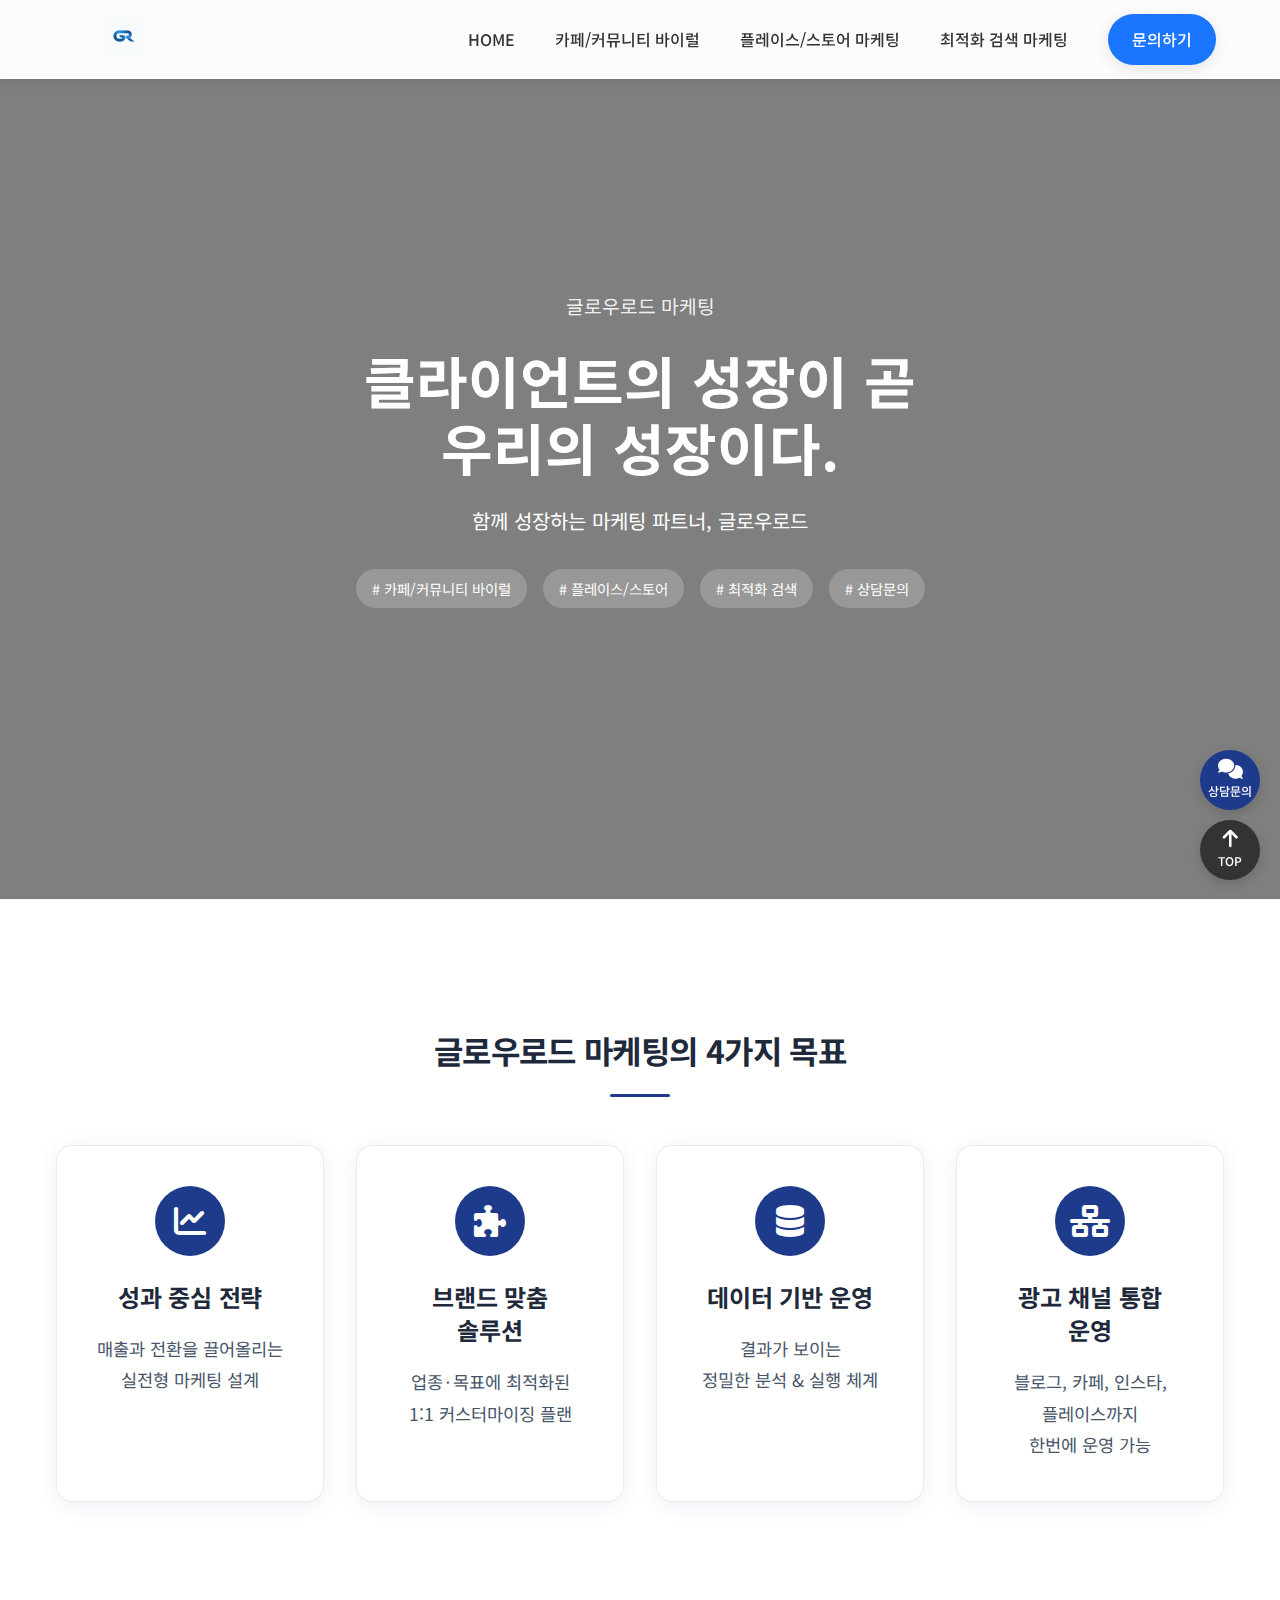
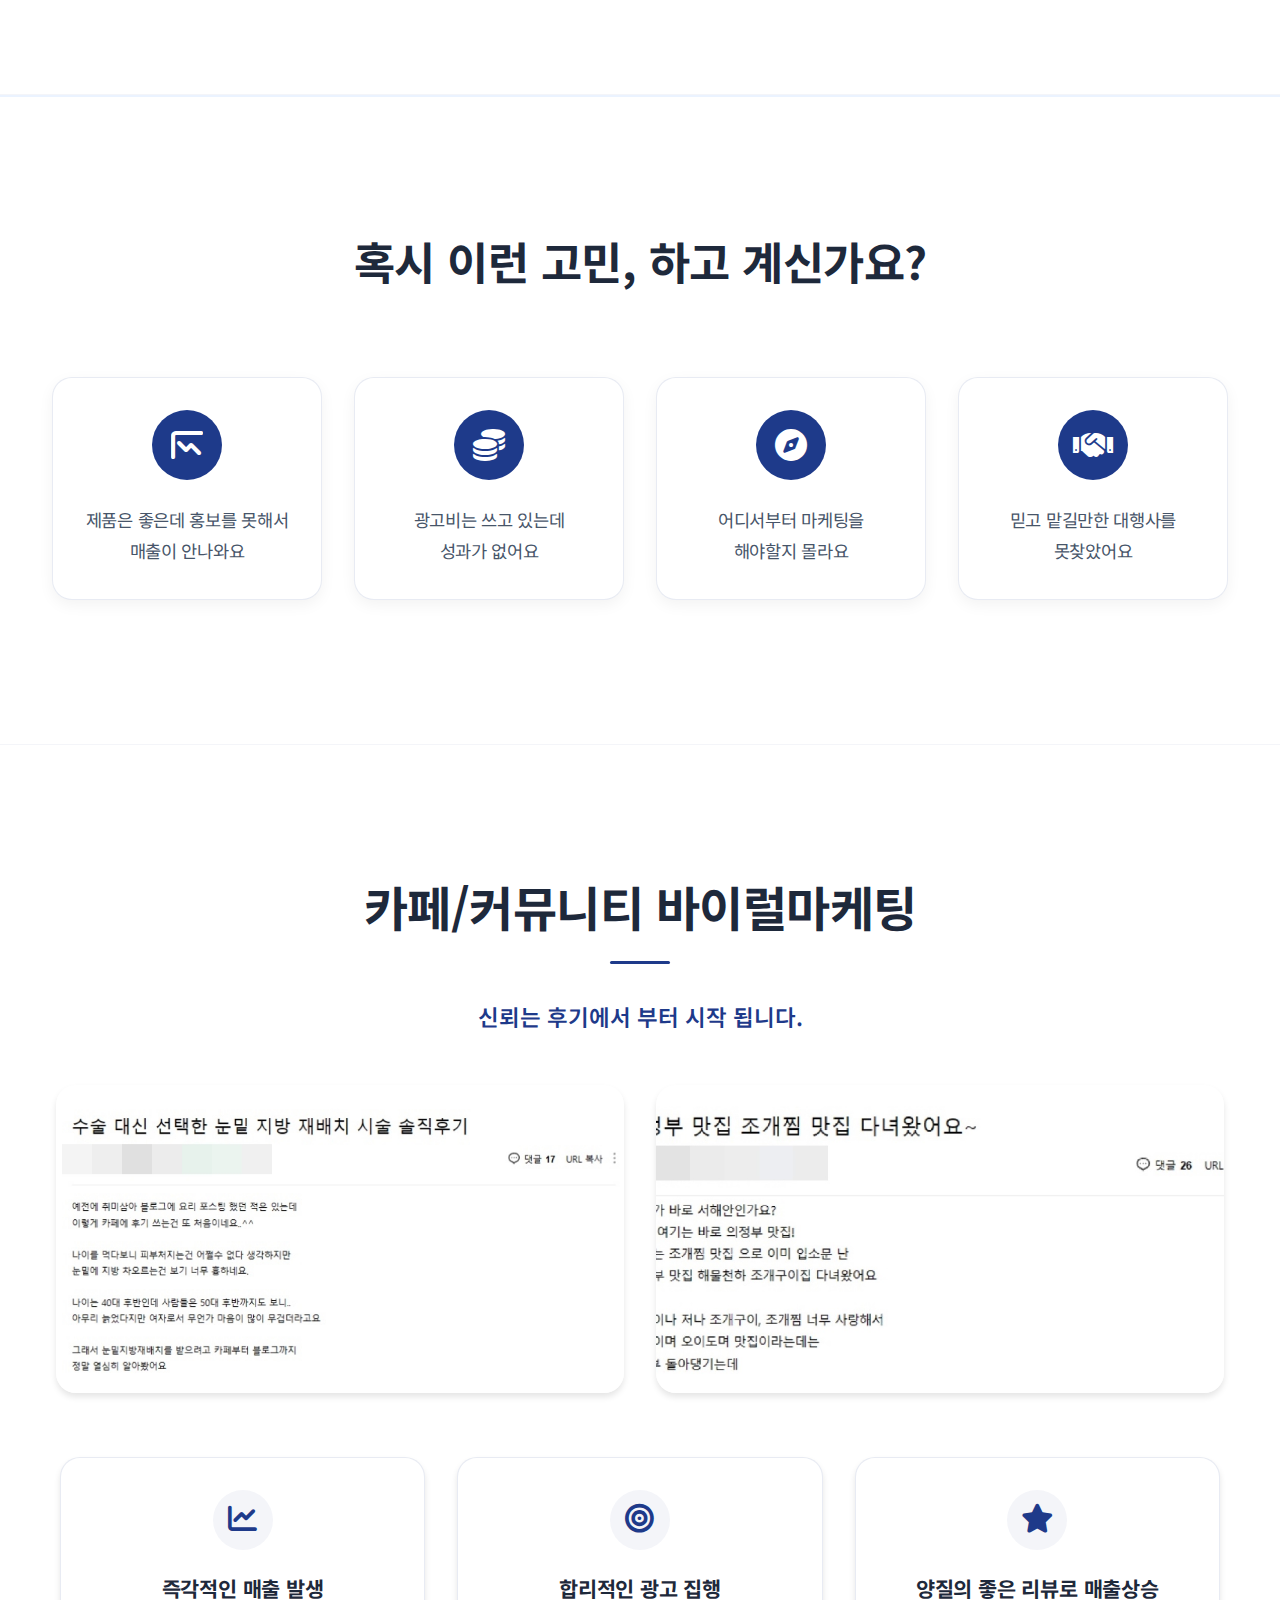
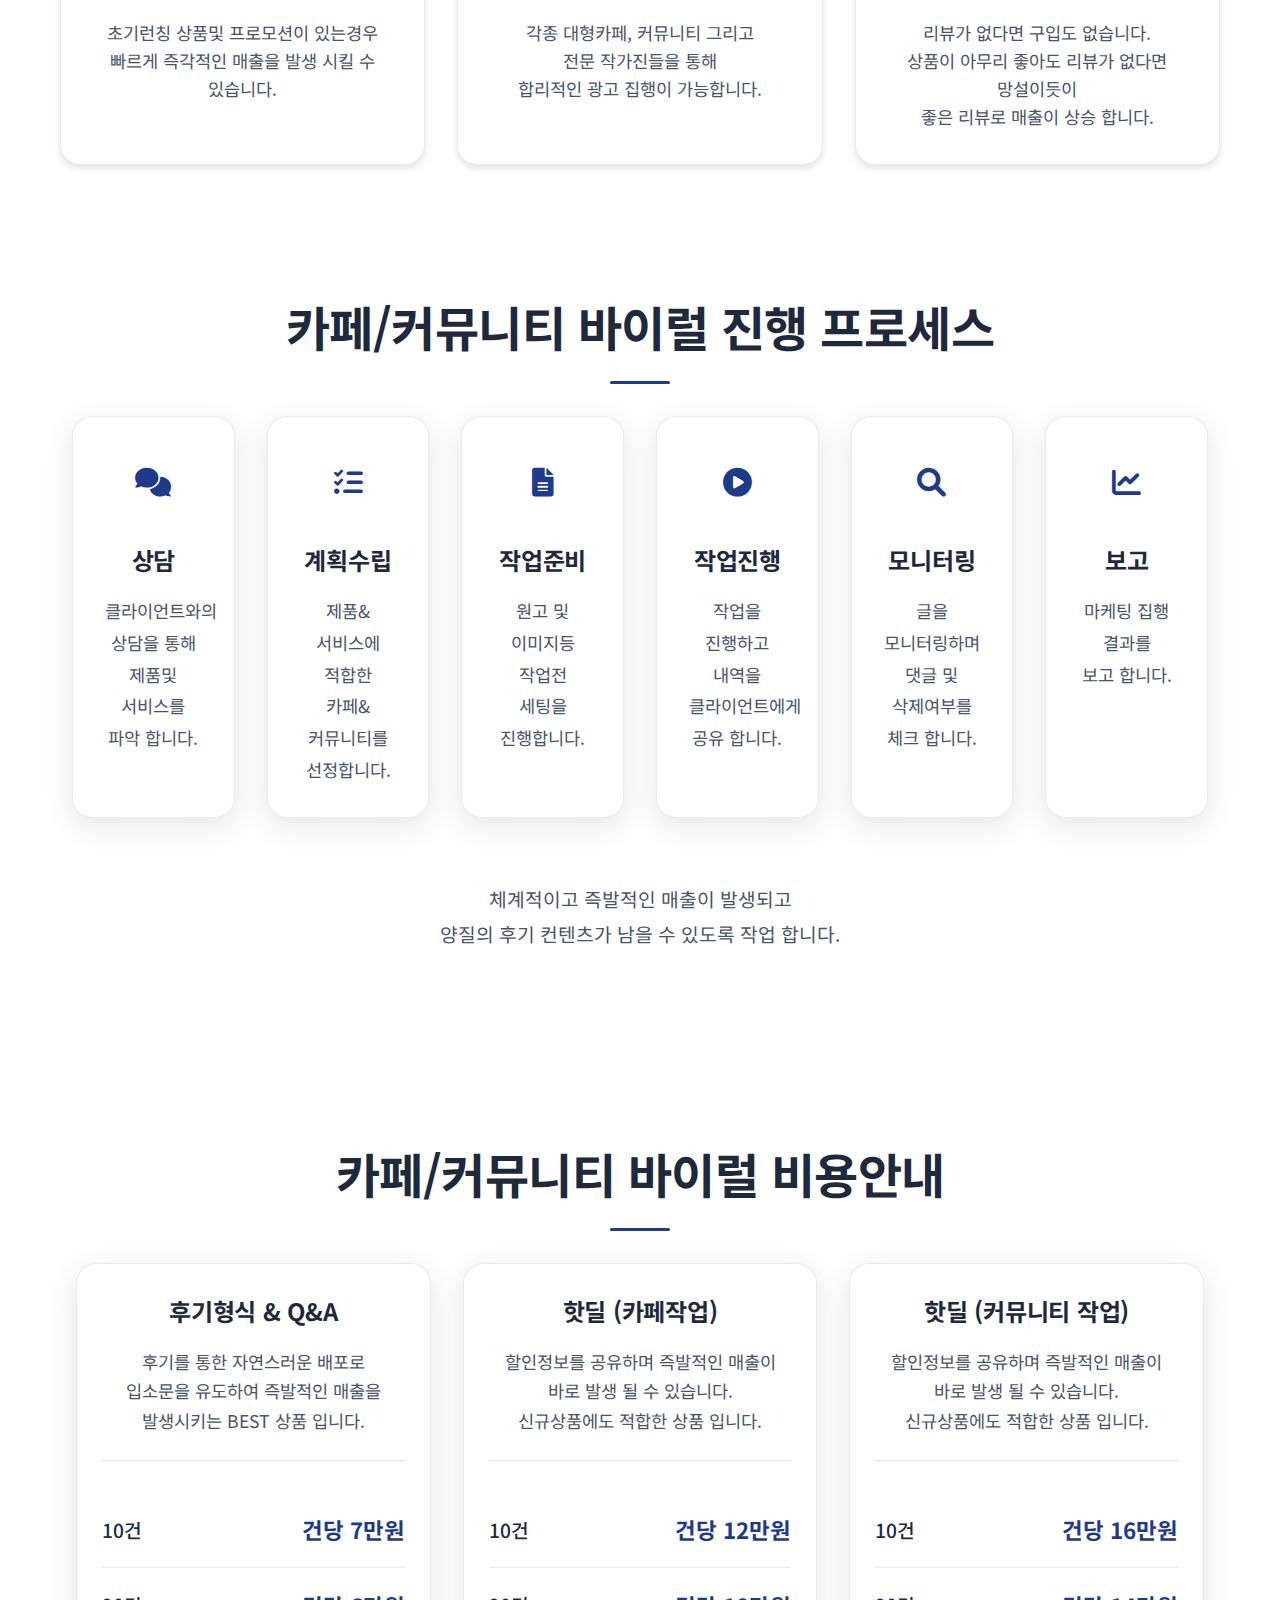
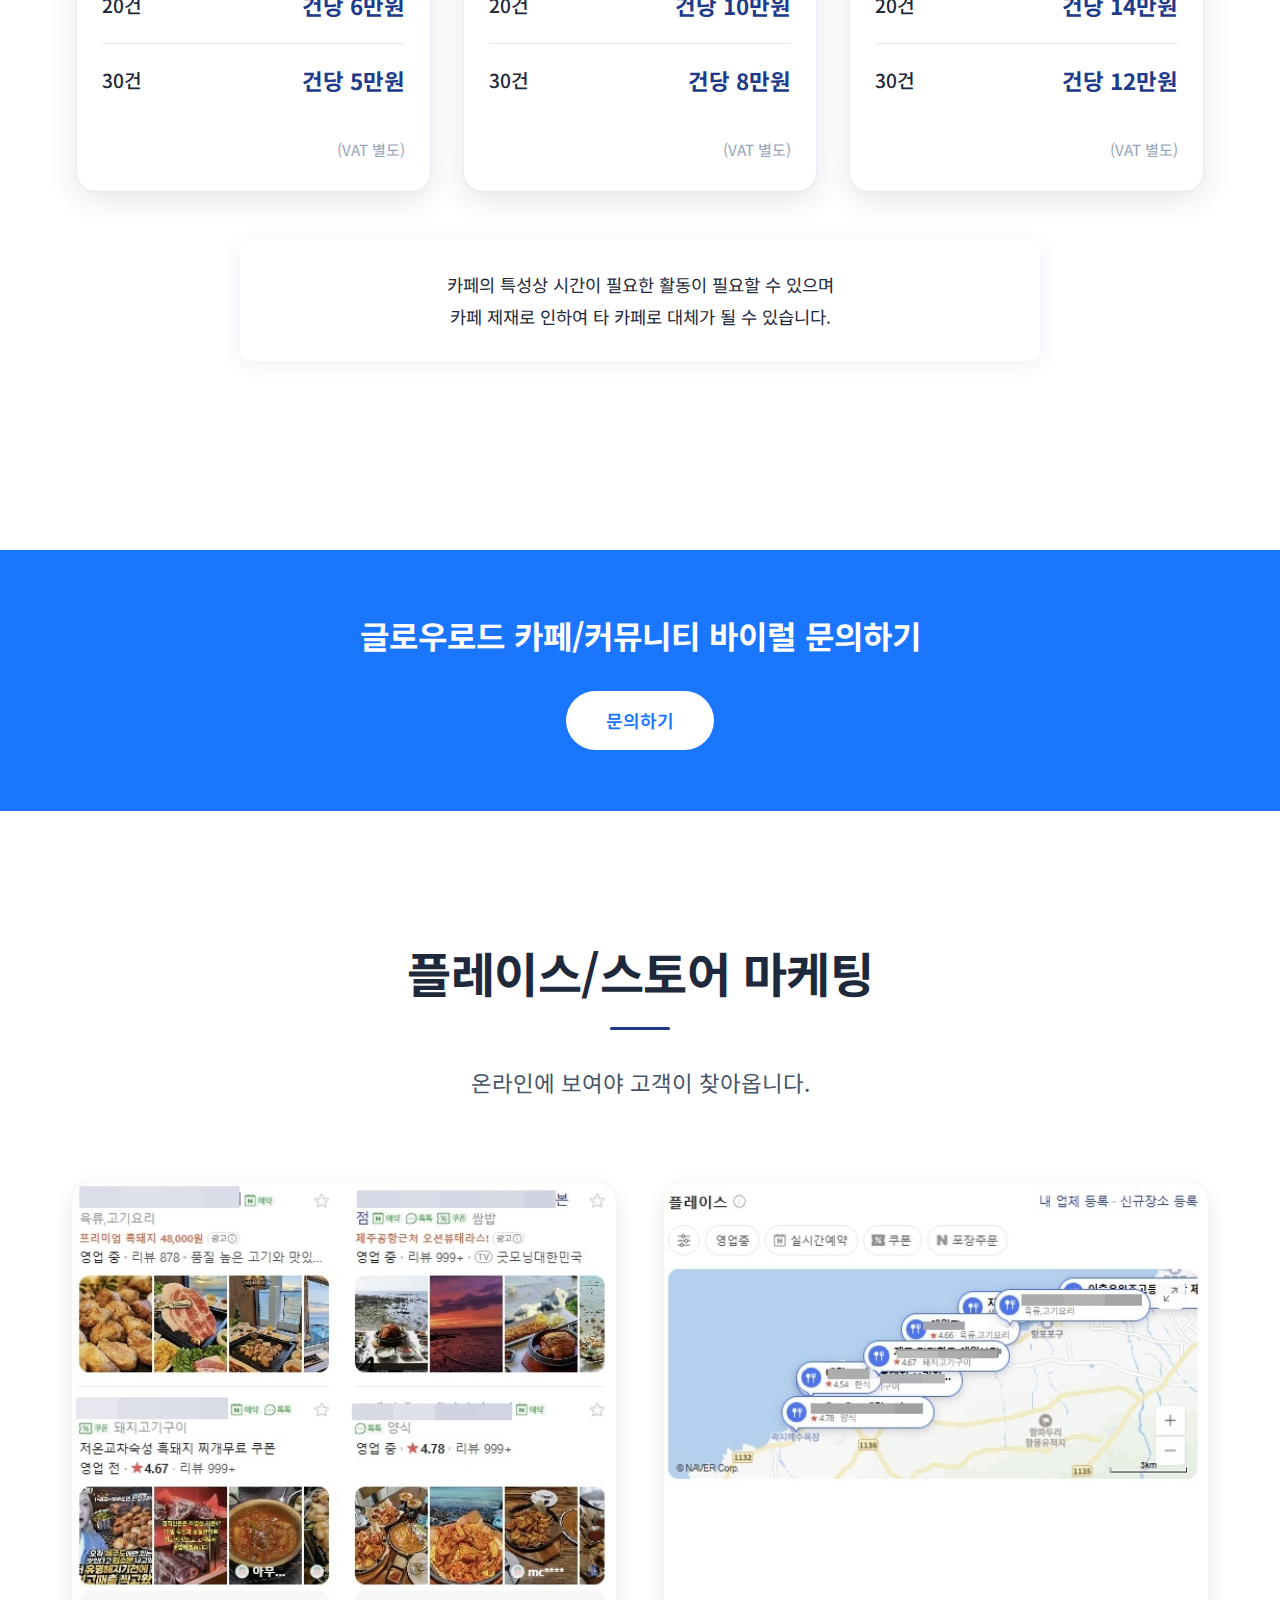
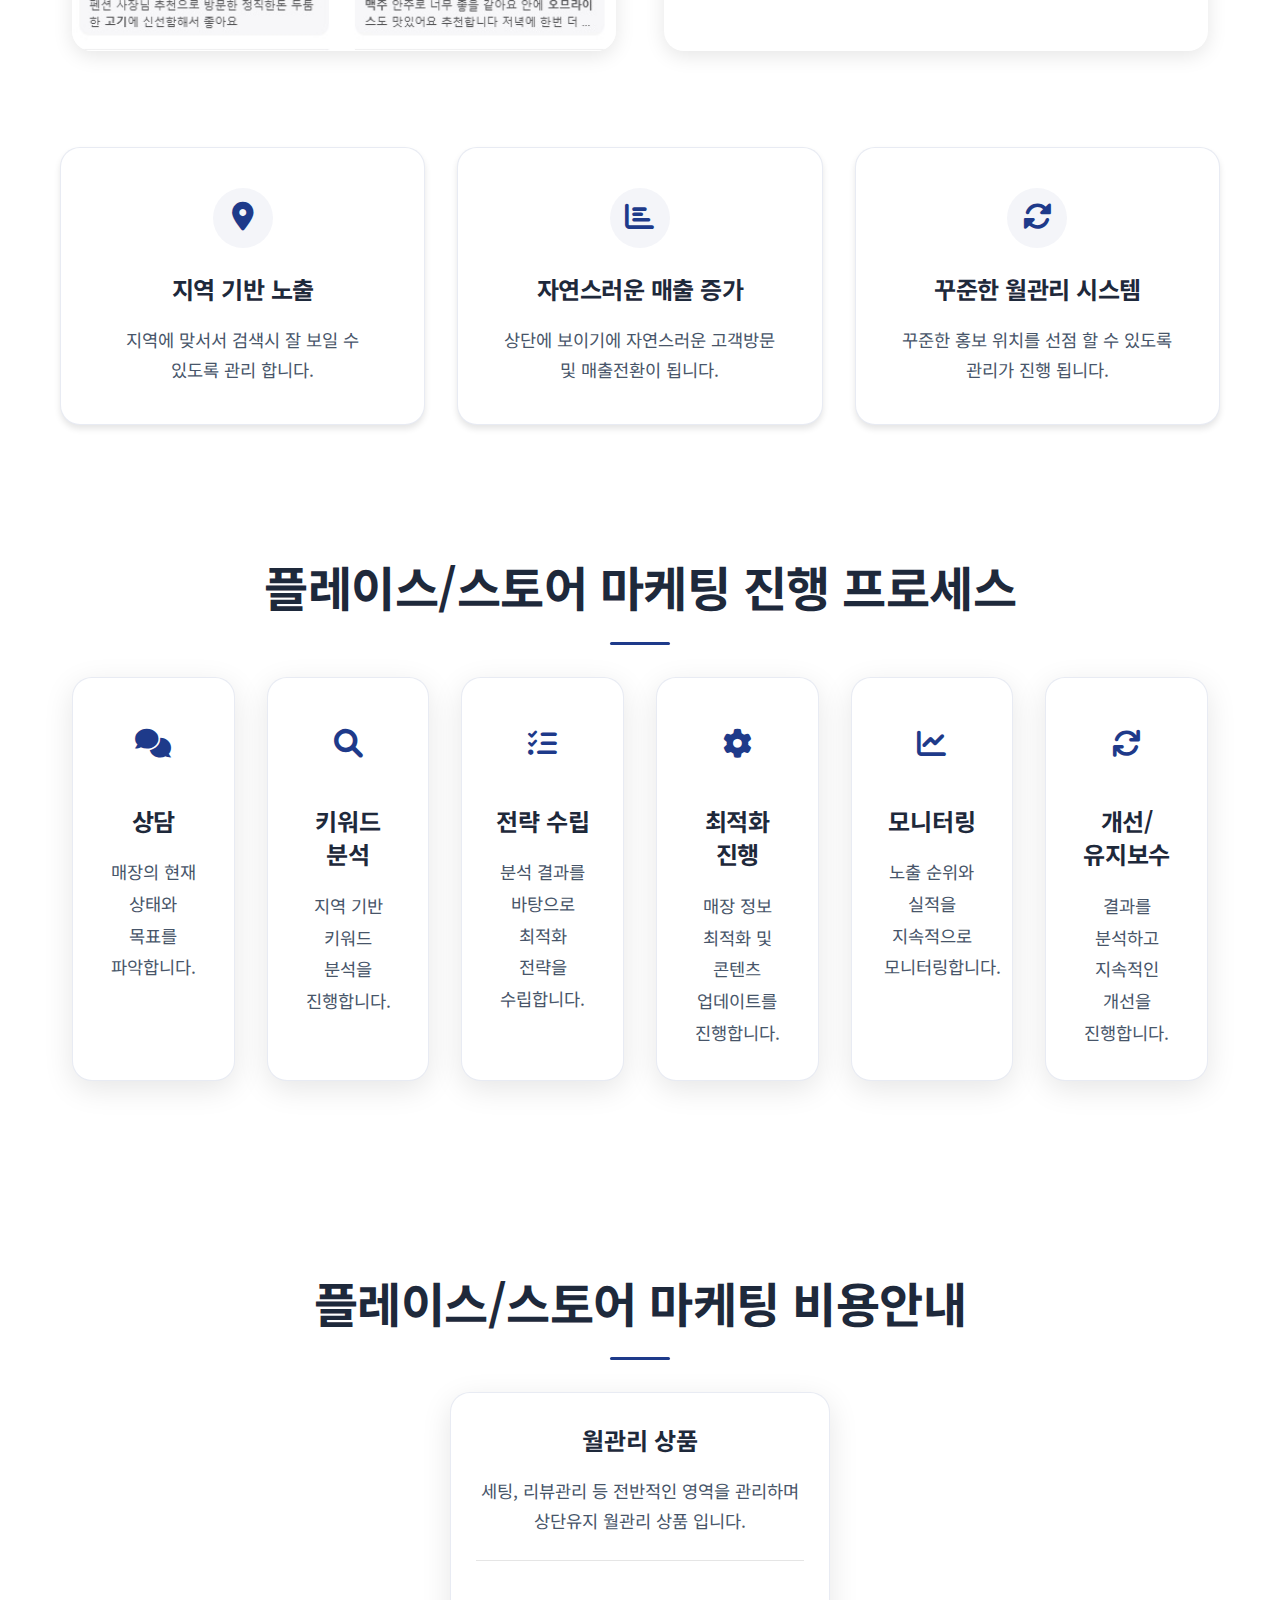
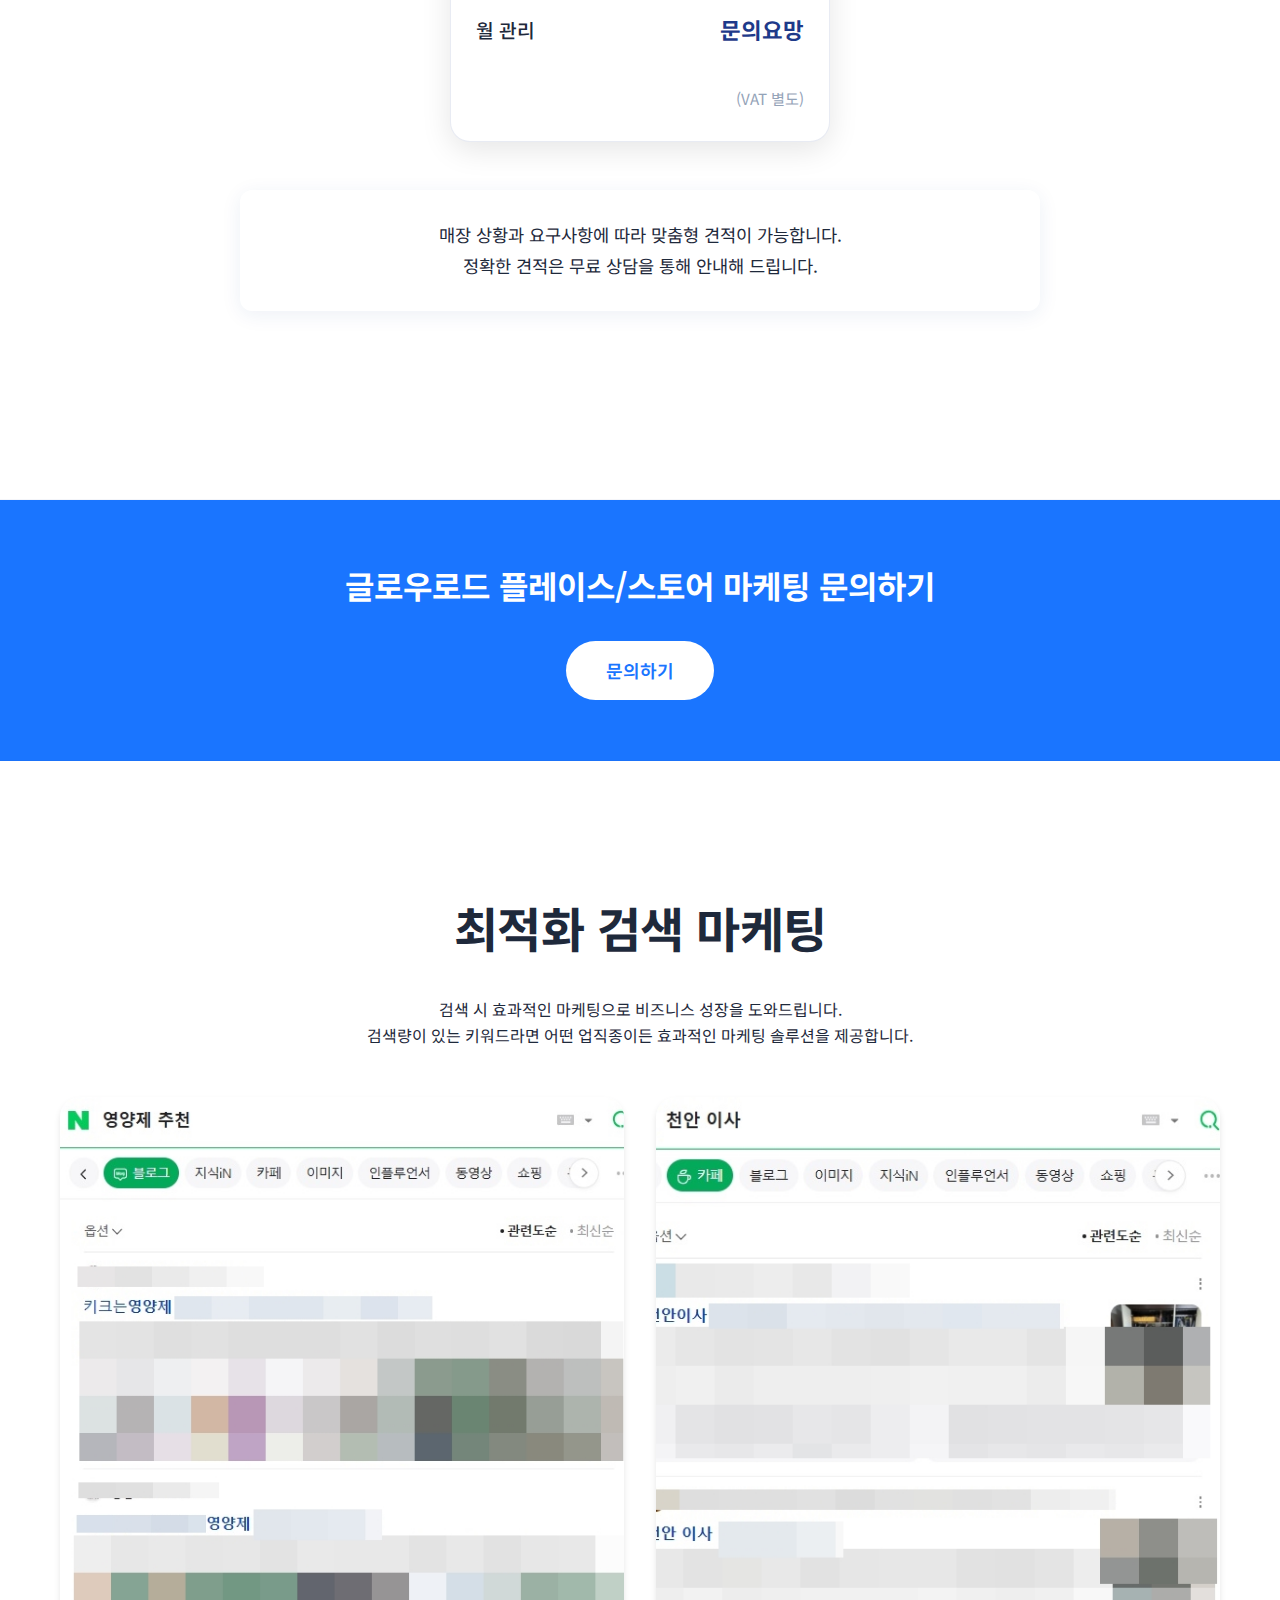
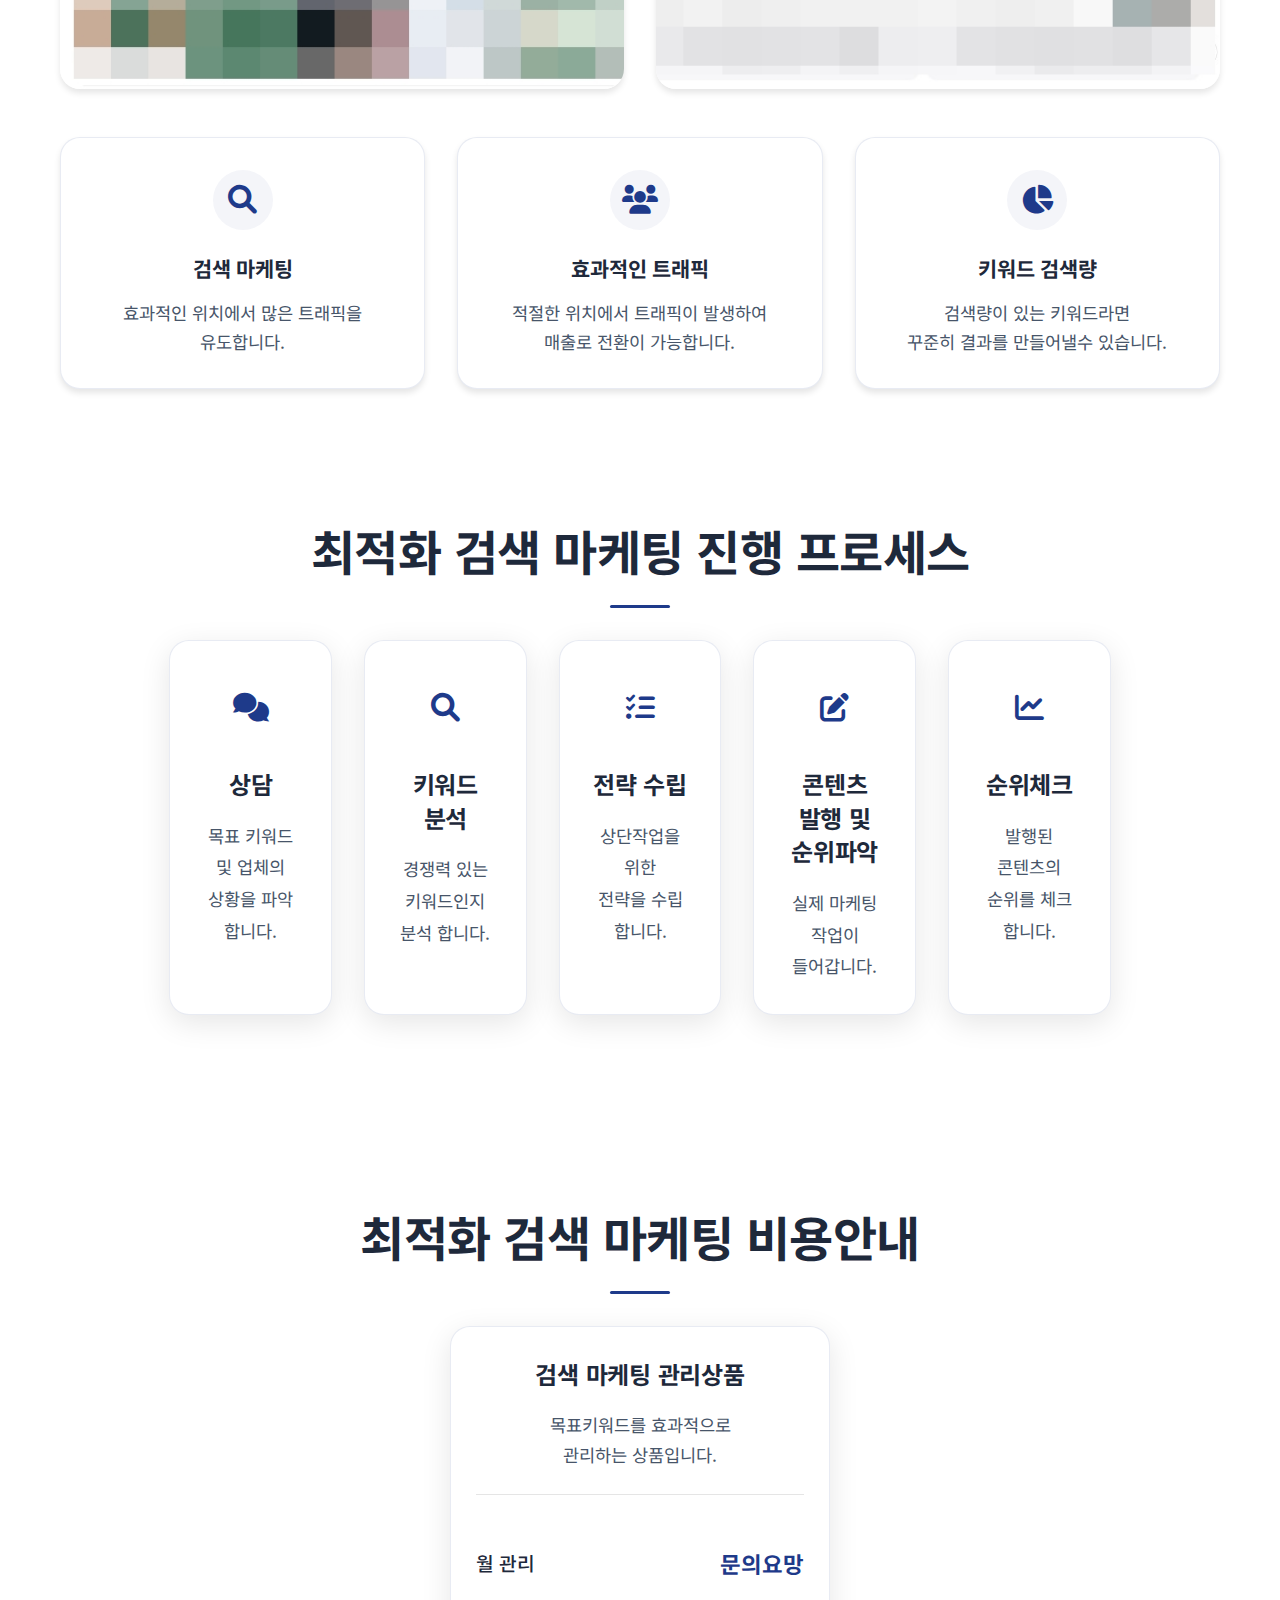
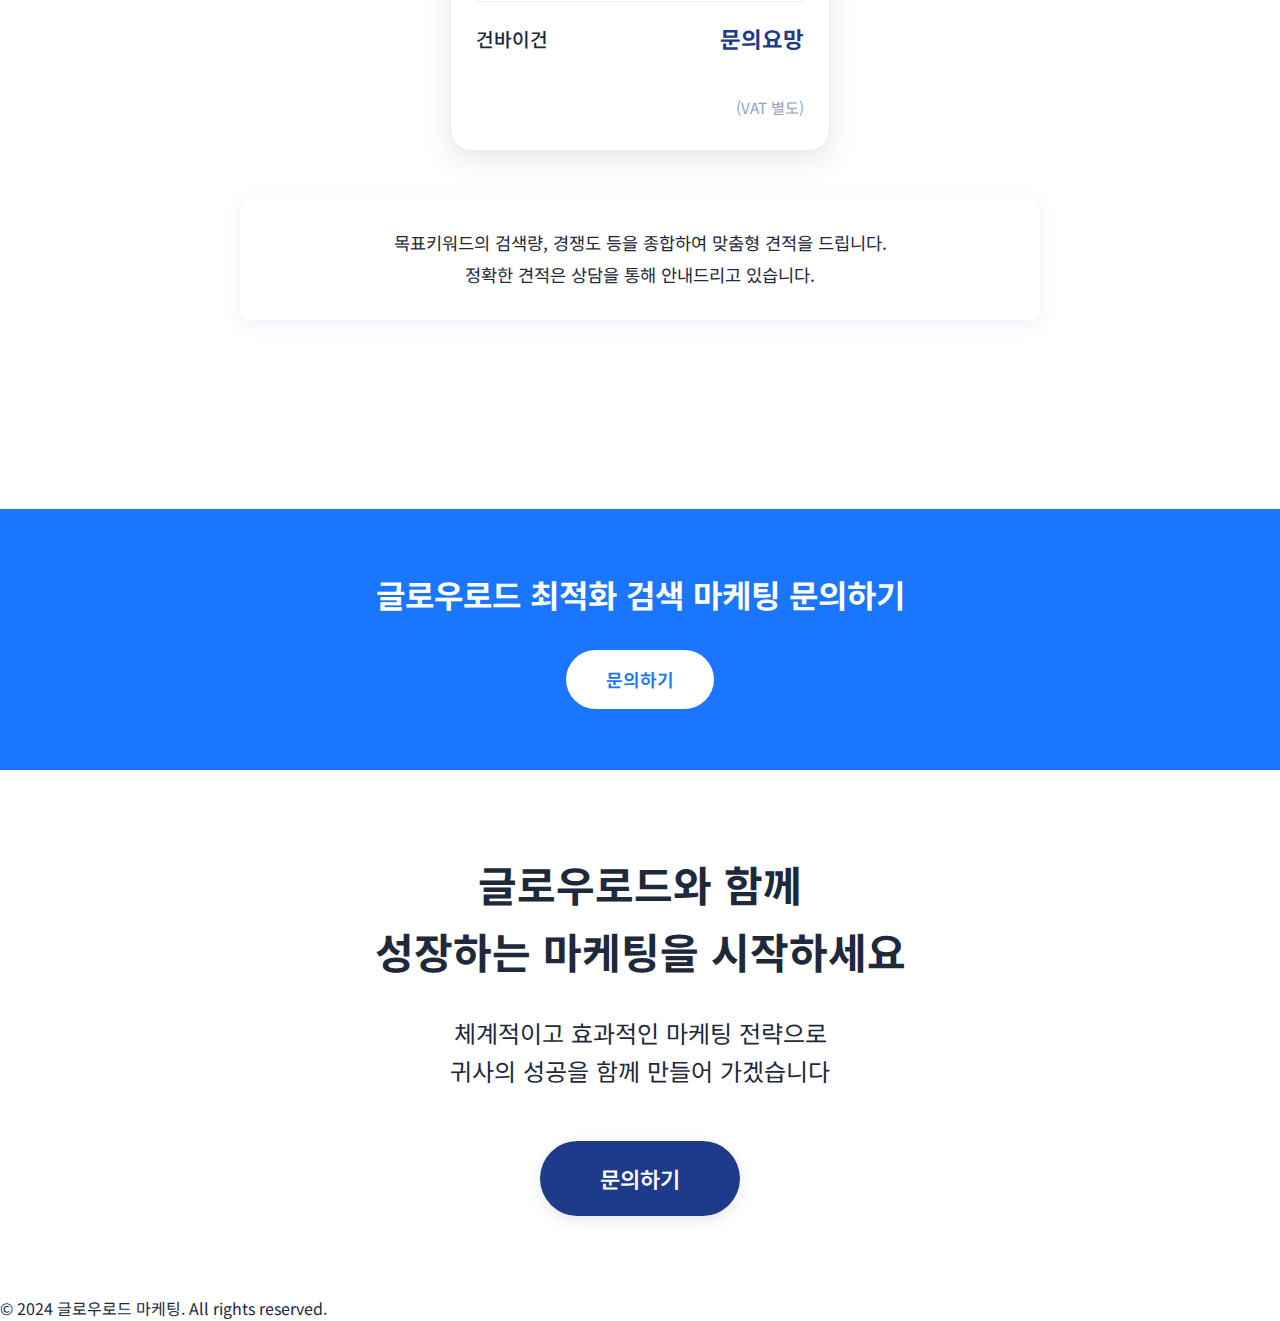
==== commit 1d65e0ed: "fix: Update hero section tag texts" ====
--- a/index.html
+++ b/index.html
@@ -57,8 +57,8 @@
                 <h1>클라이언트의 성장이 곧<br>우리의 성장이다.</h1>
                 <p>함께 성장하는 마케팅 파트너, 글로우로드</p>
                 <div class="hero-tags">
-                    <span class="tag"># 키워드/커뮤니티 바이럴</span>
-                    <span class="tag"># 블로이/스토어</span>
+                    <span class="tag"># 카페/커뮤니티 바이럴</span>
+                    <span class="tag"># 플레이스/스토어</span>
                     <span class="tag"># 최적화 검색</span>
                     <span class="tag"># 상담문의</span>
                 </div>
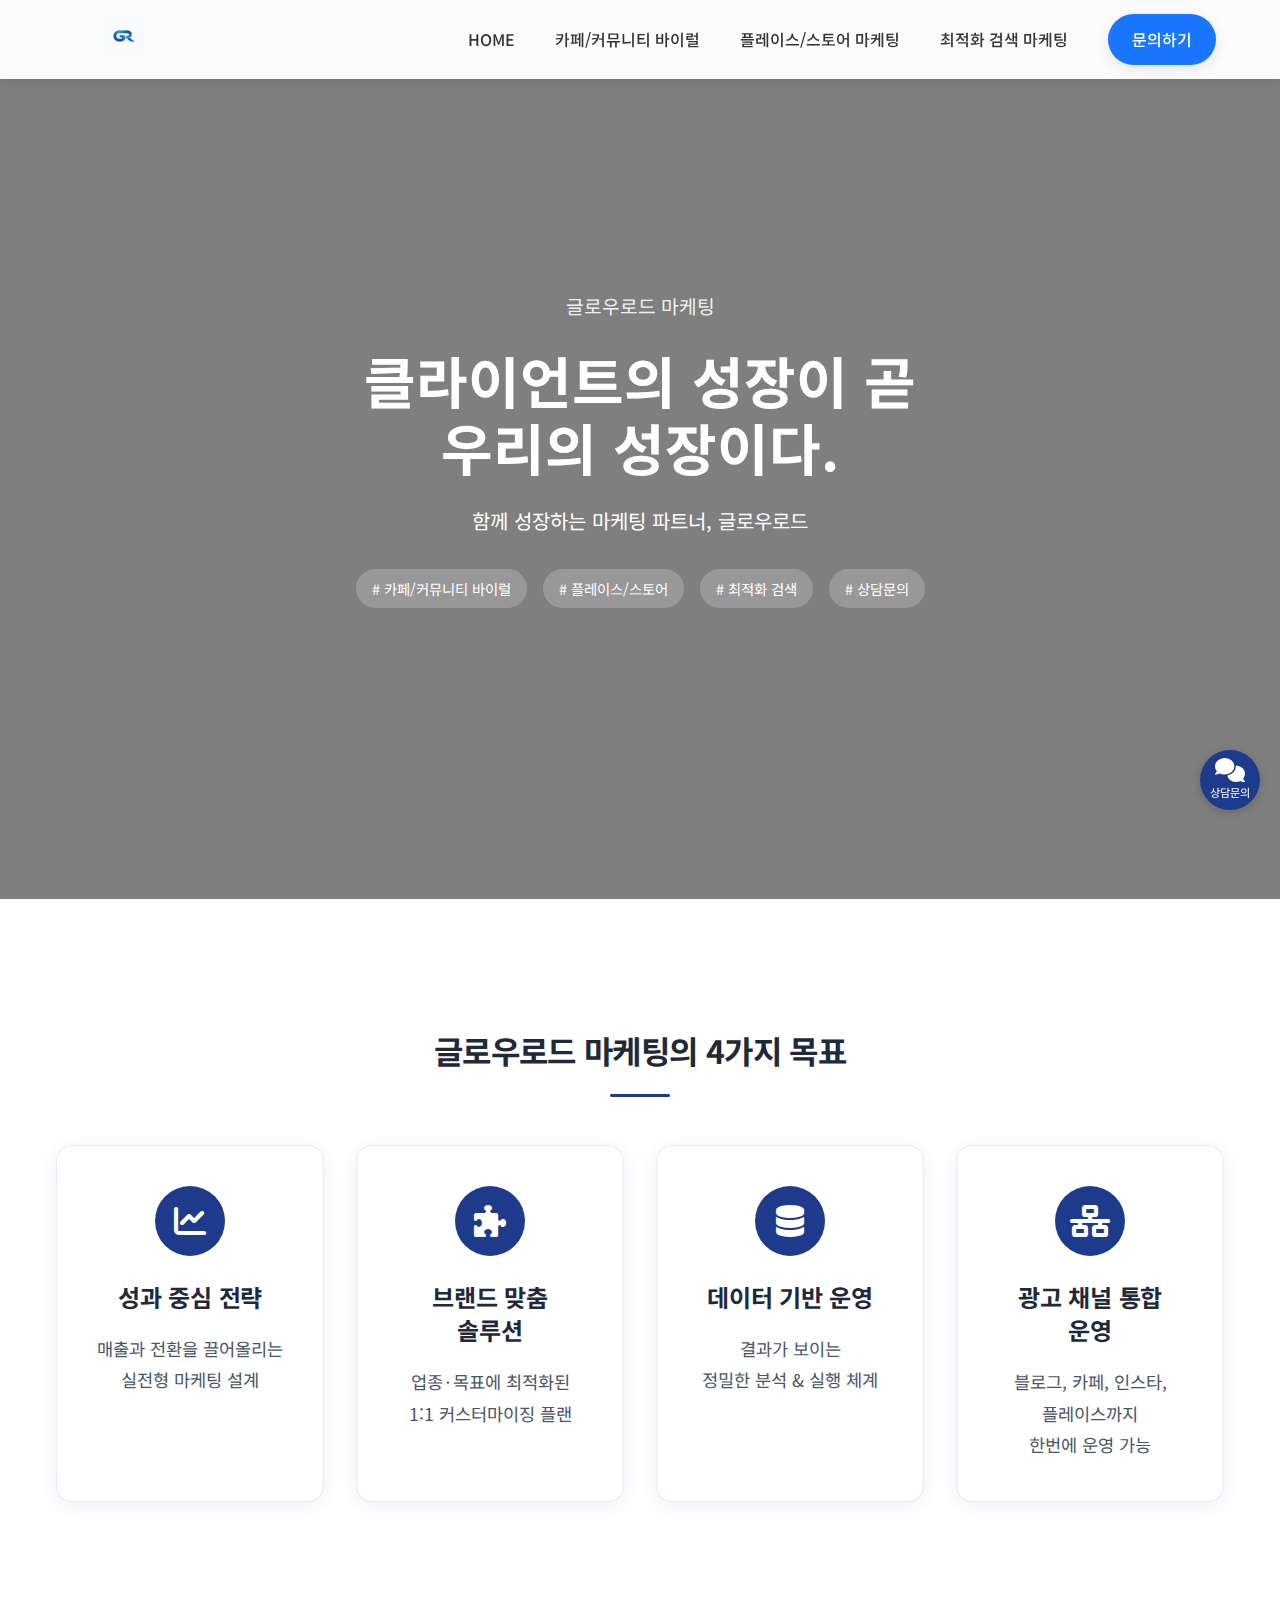
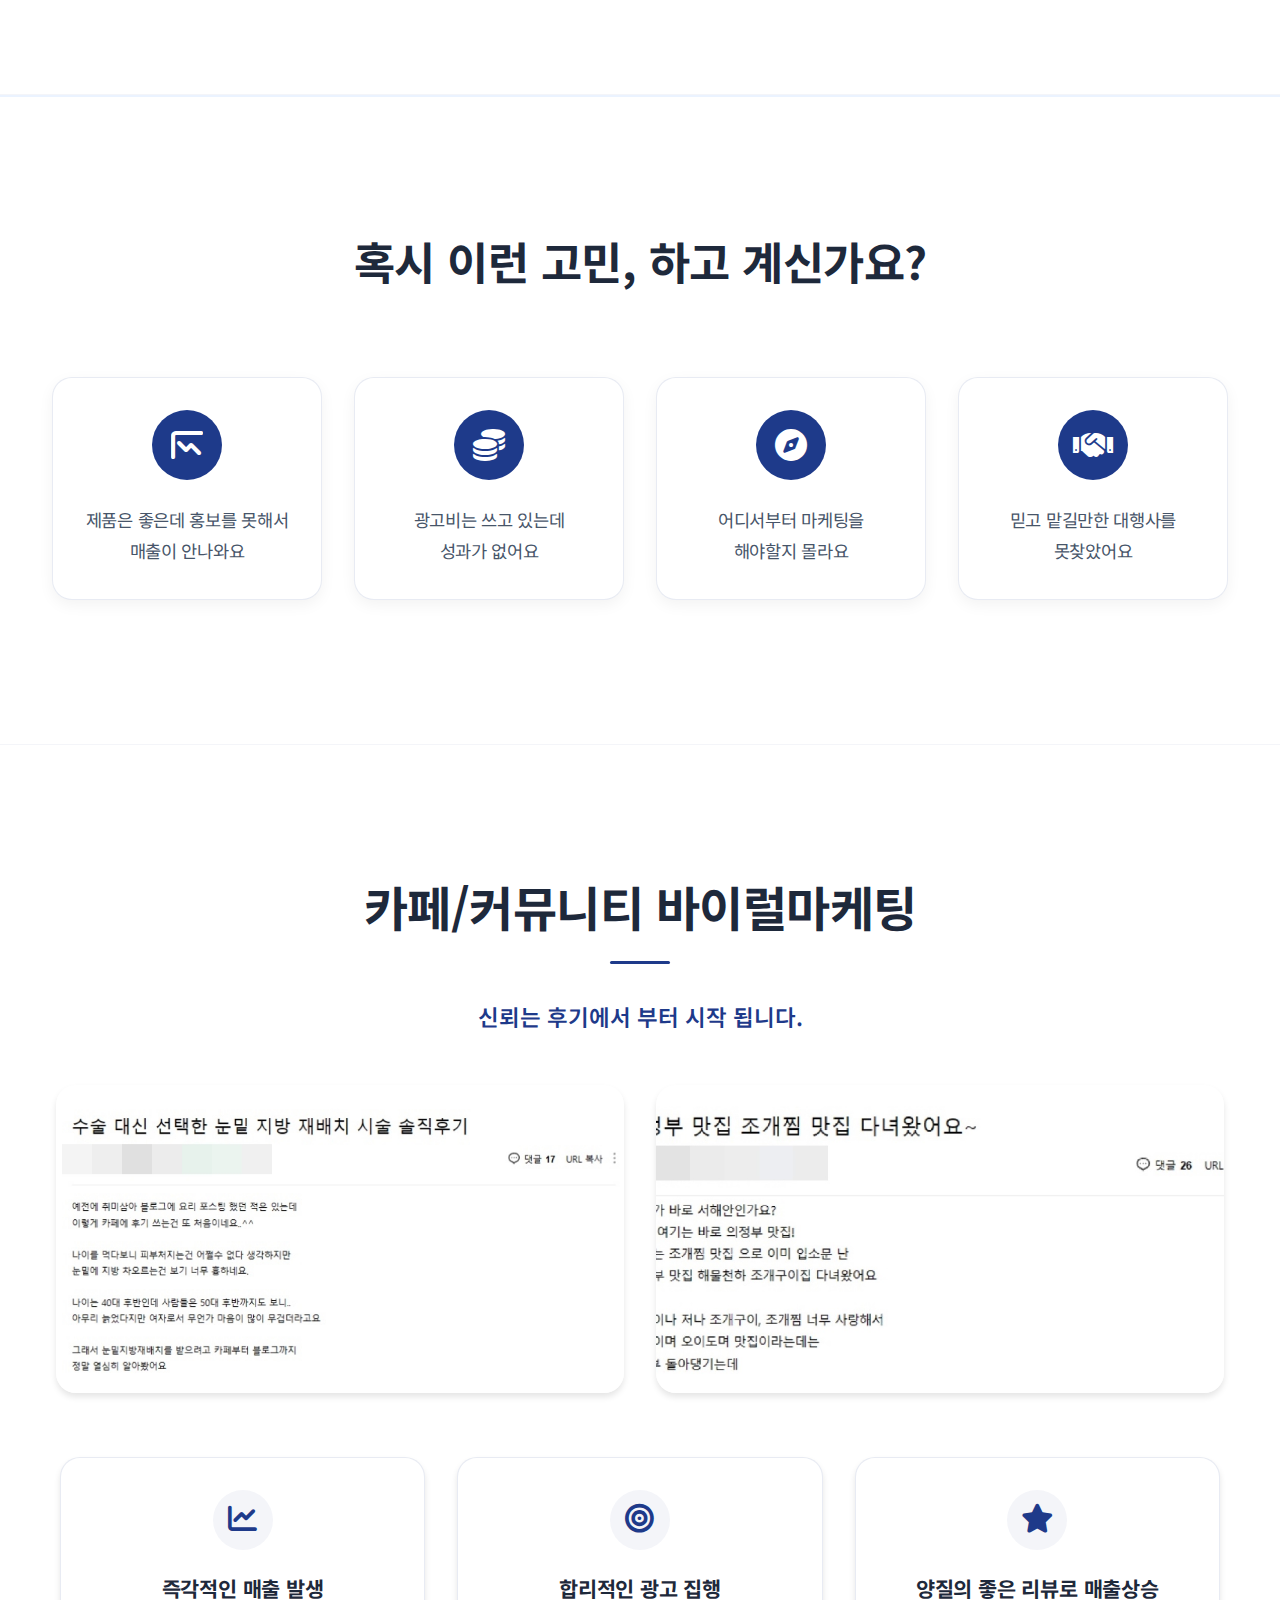
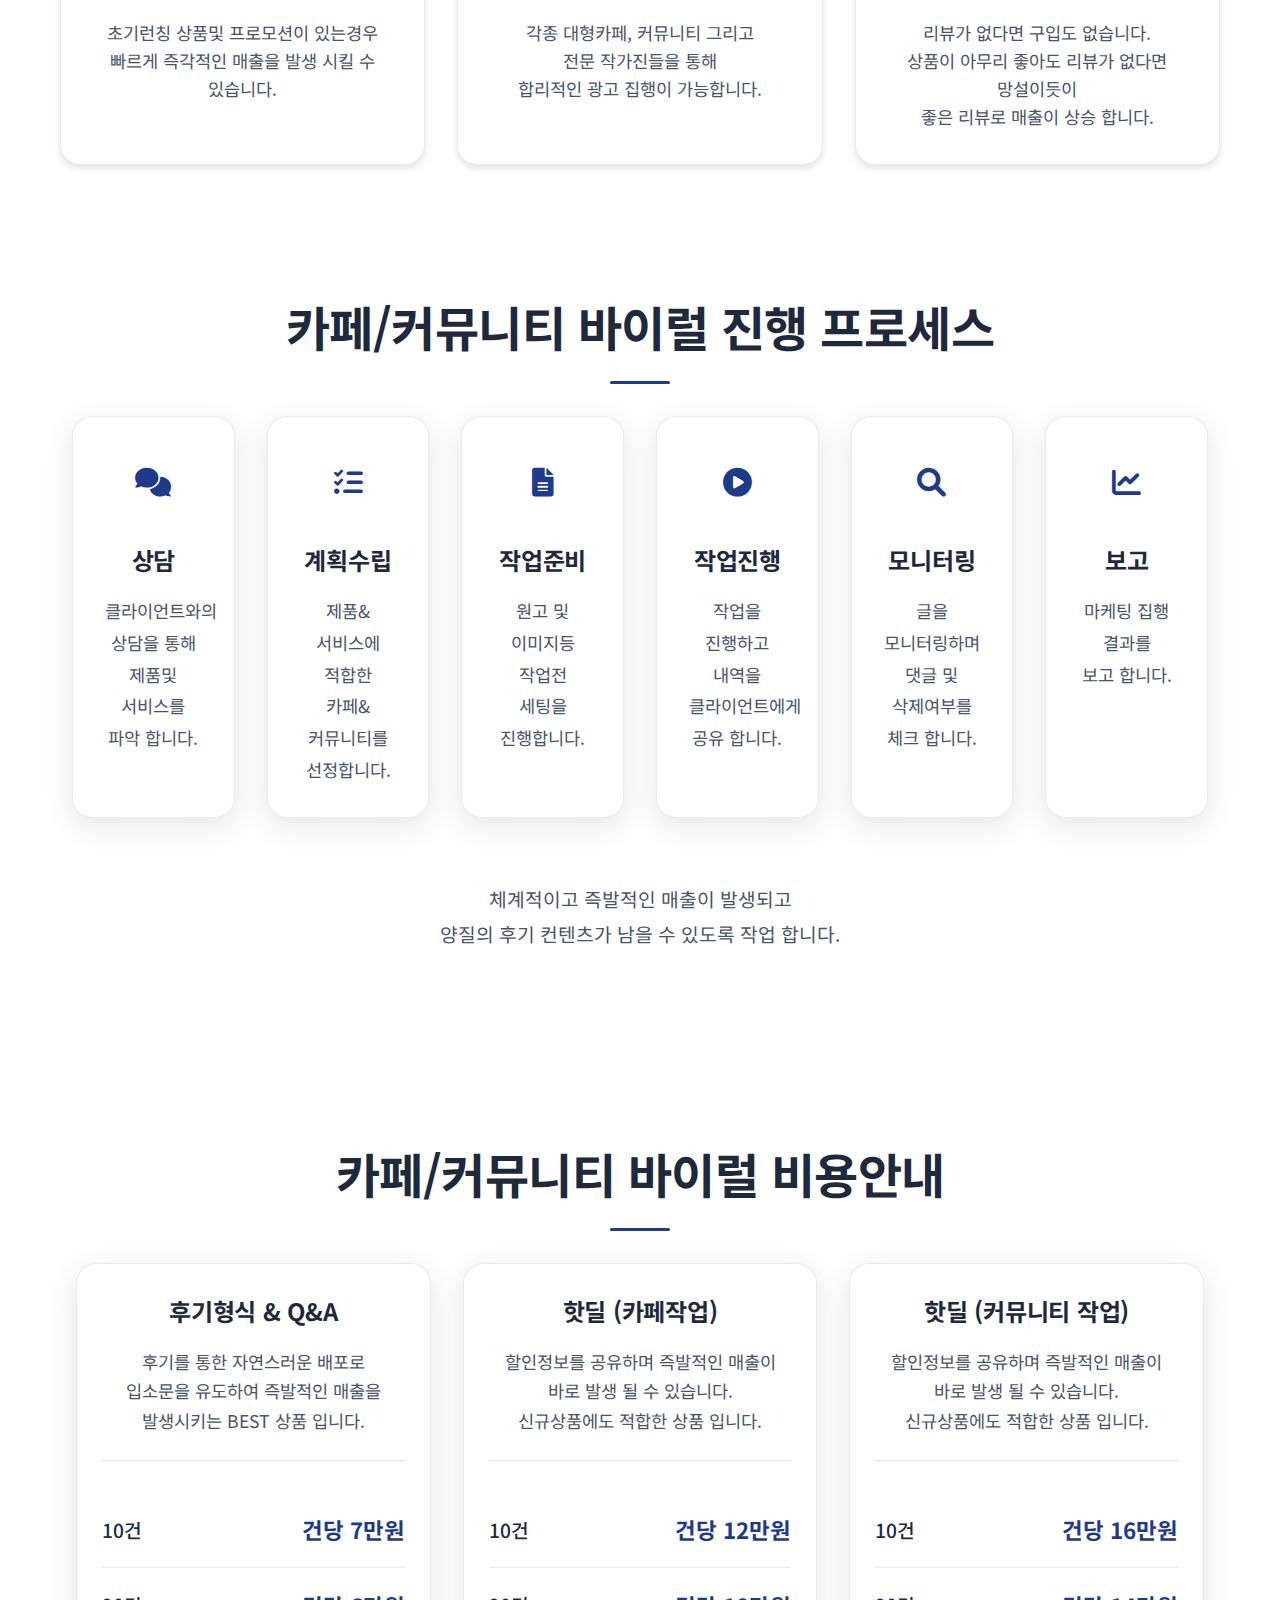
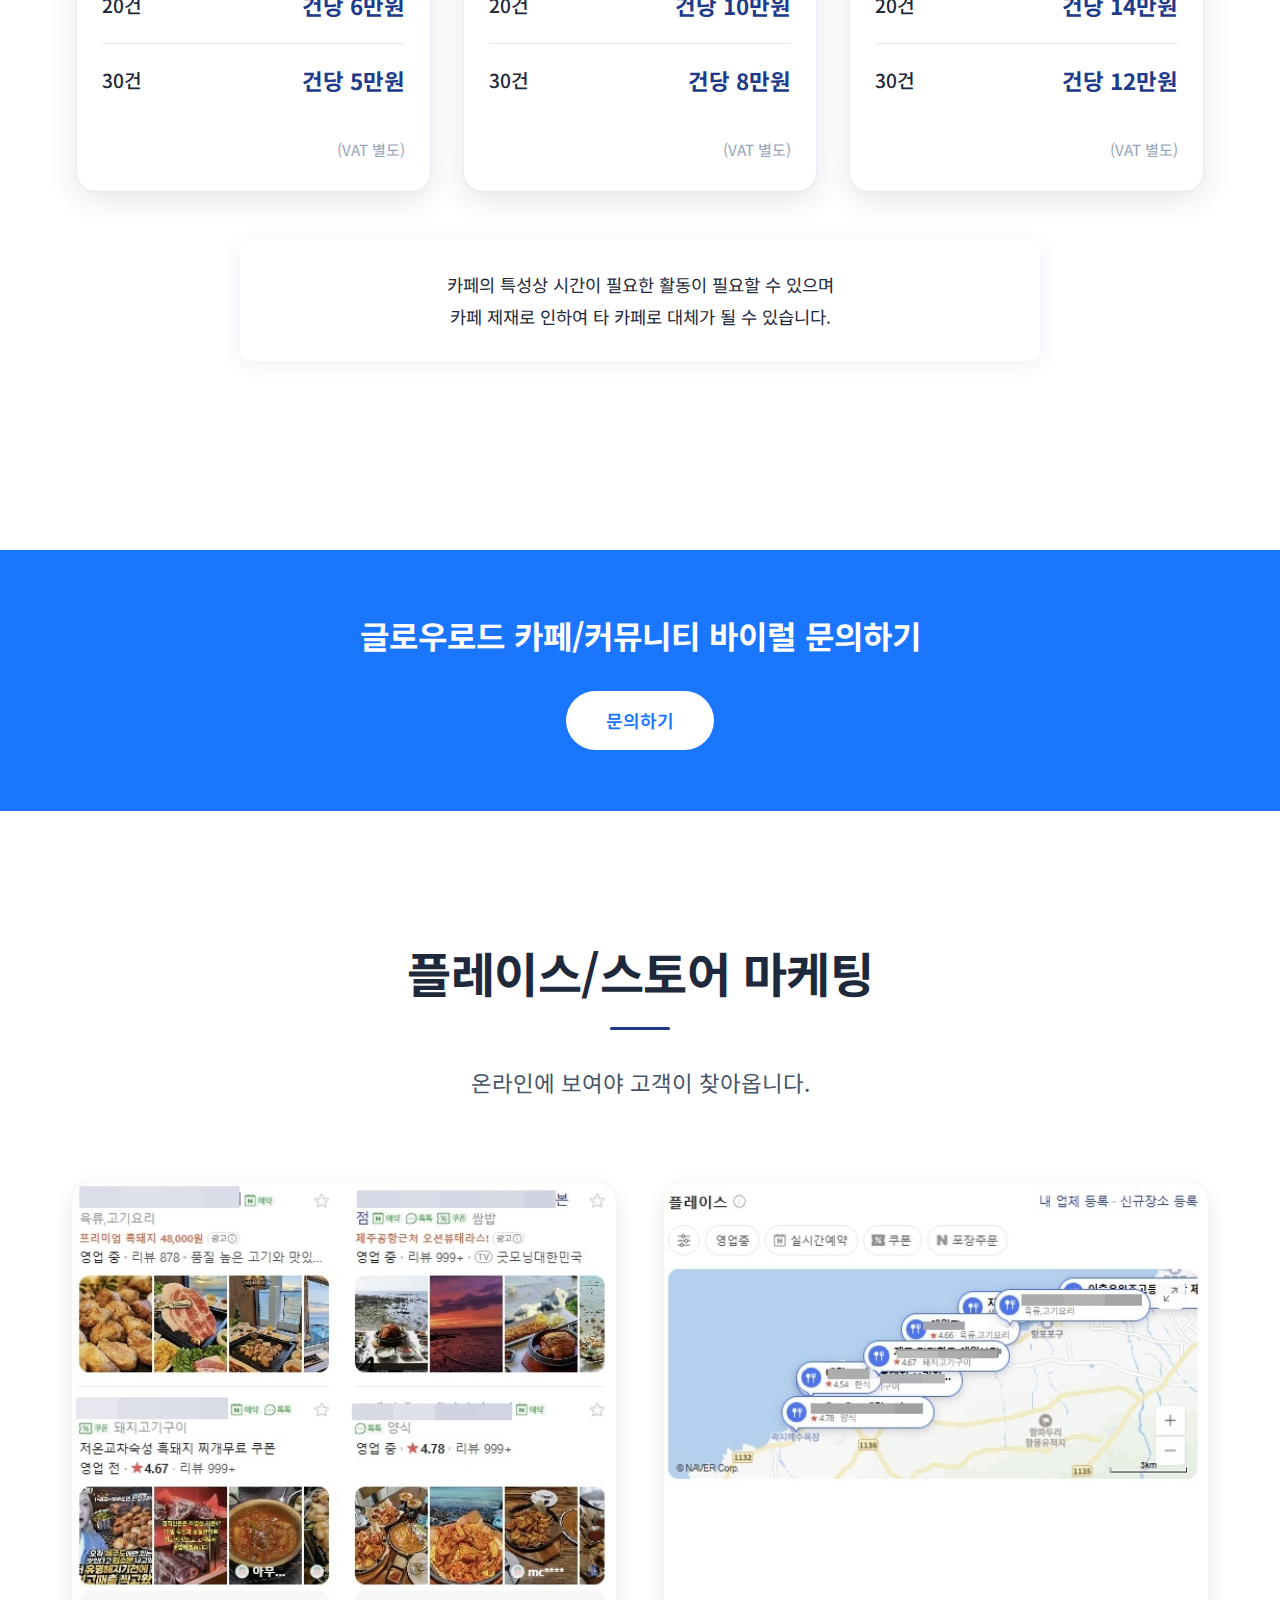
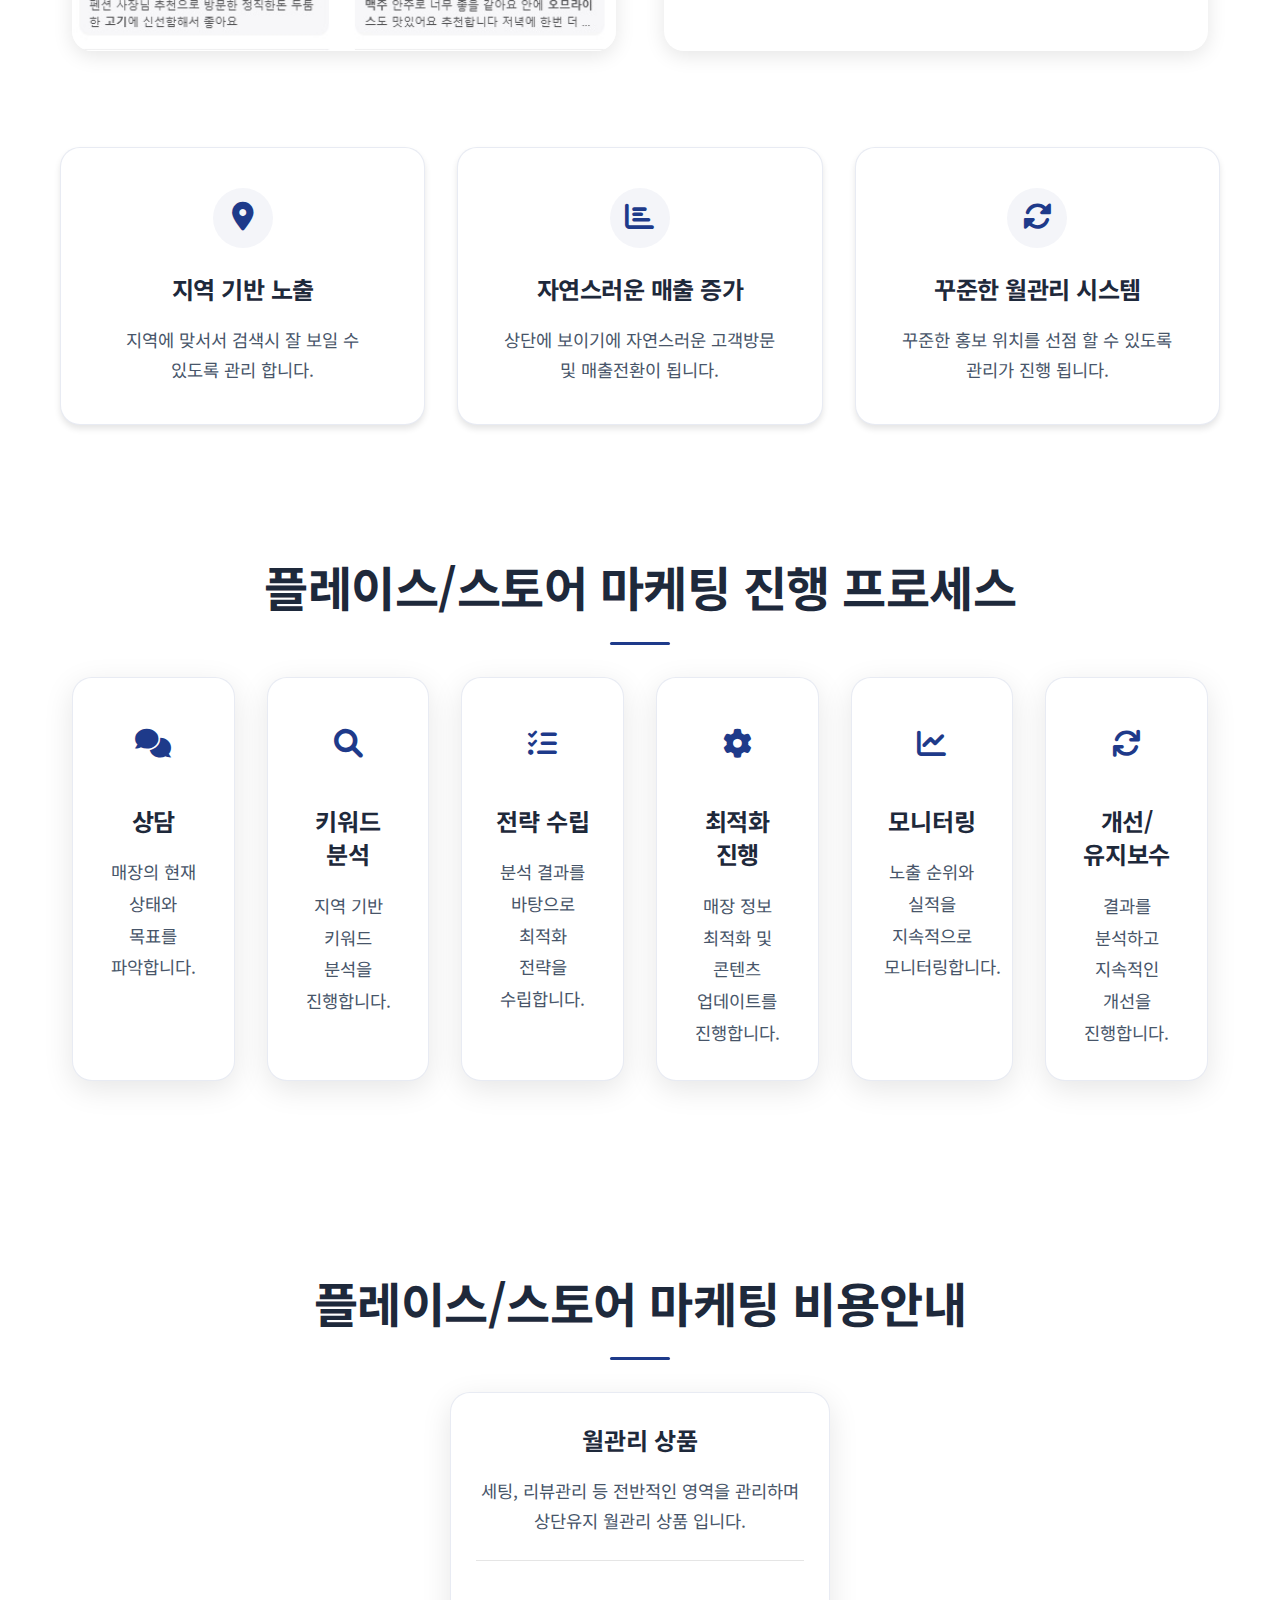
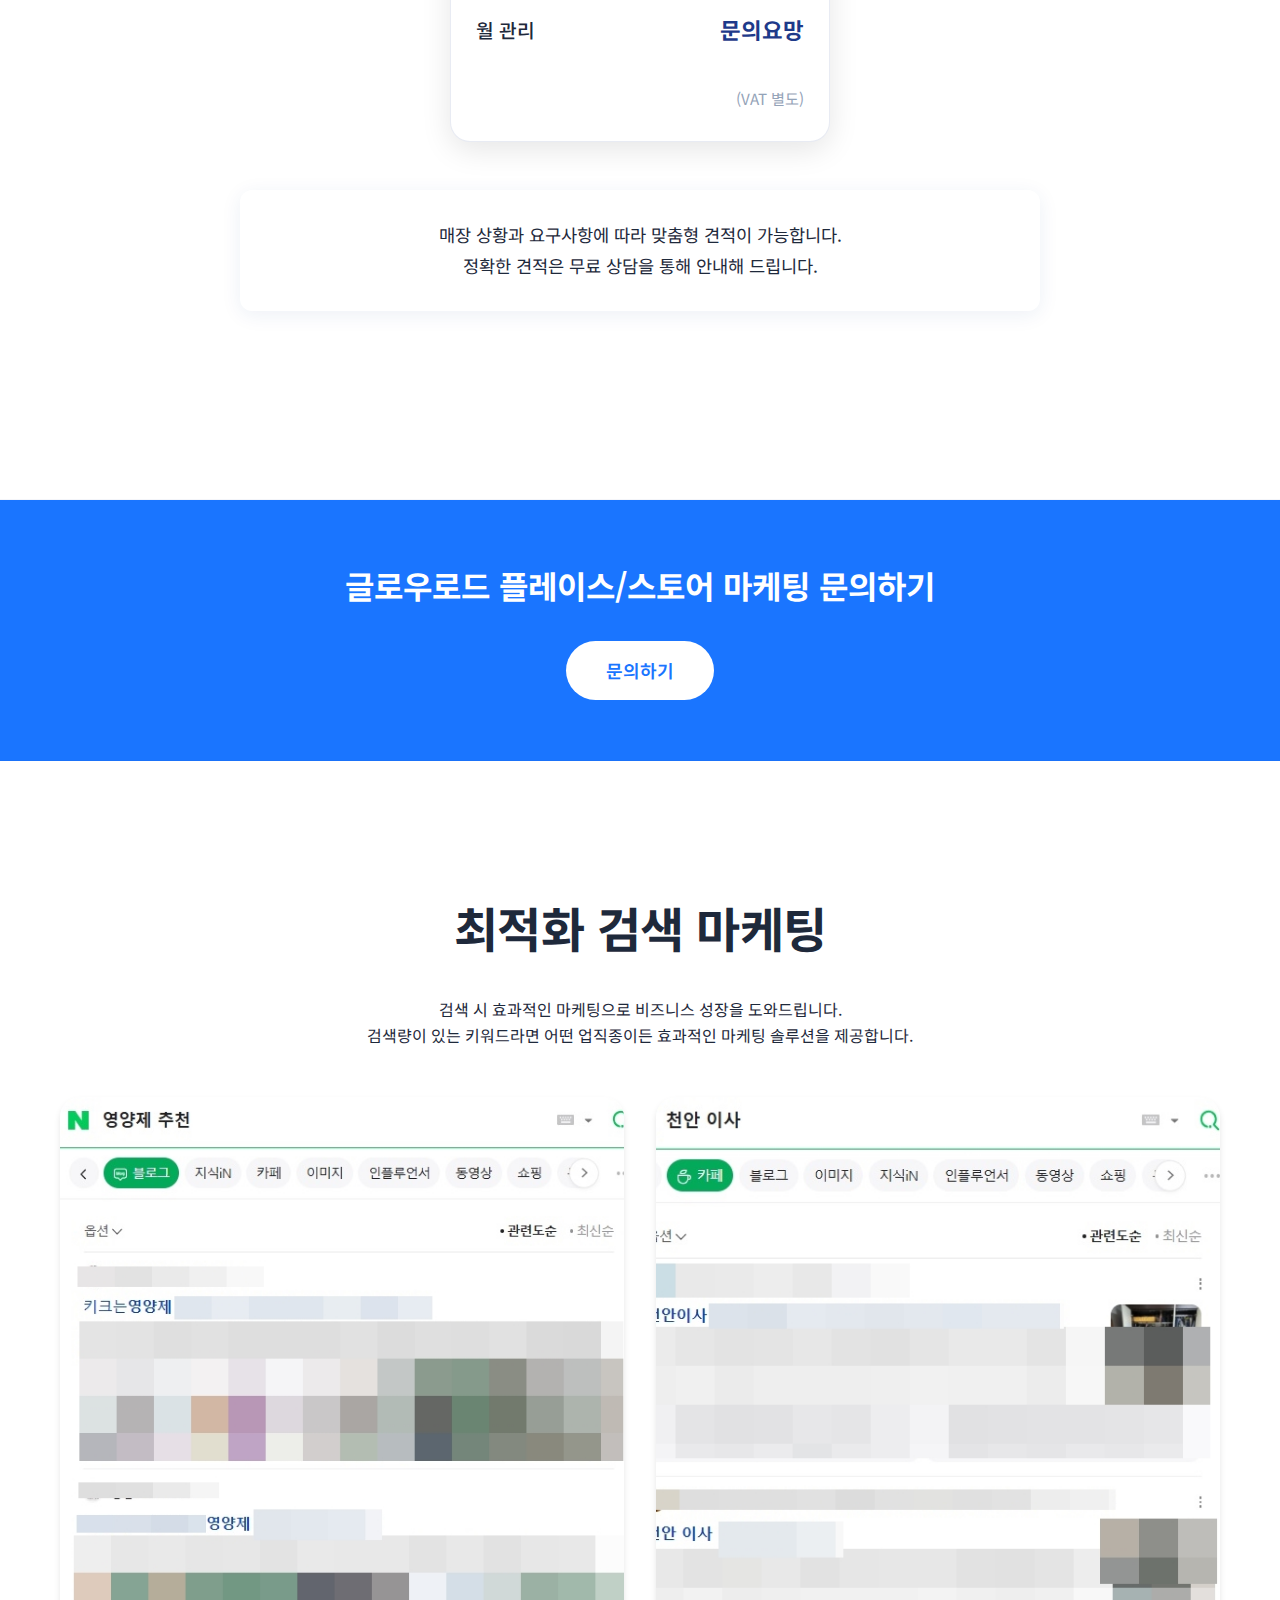
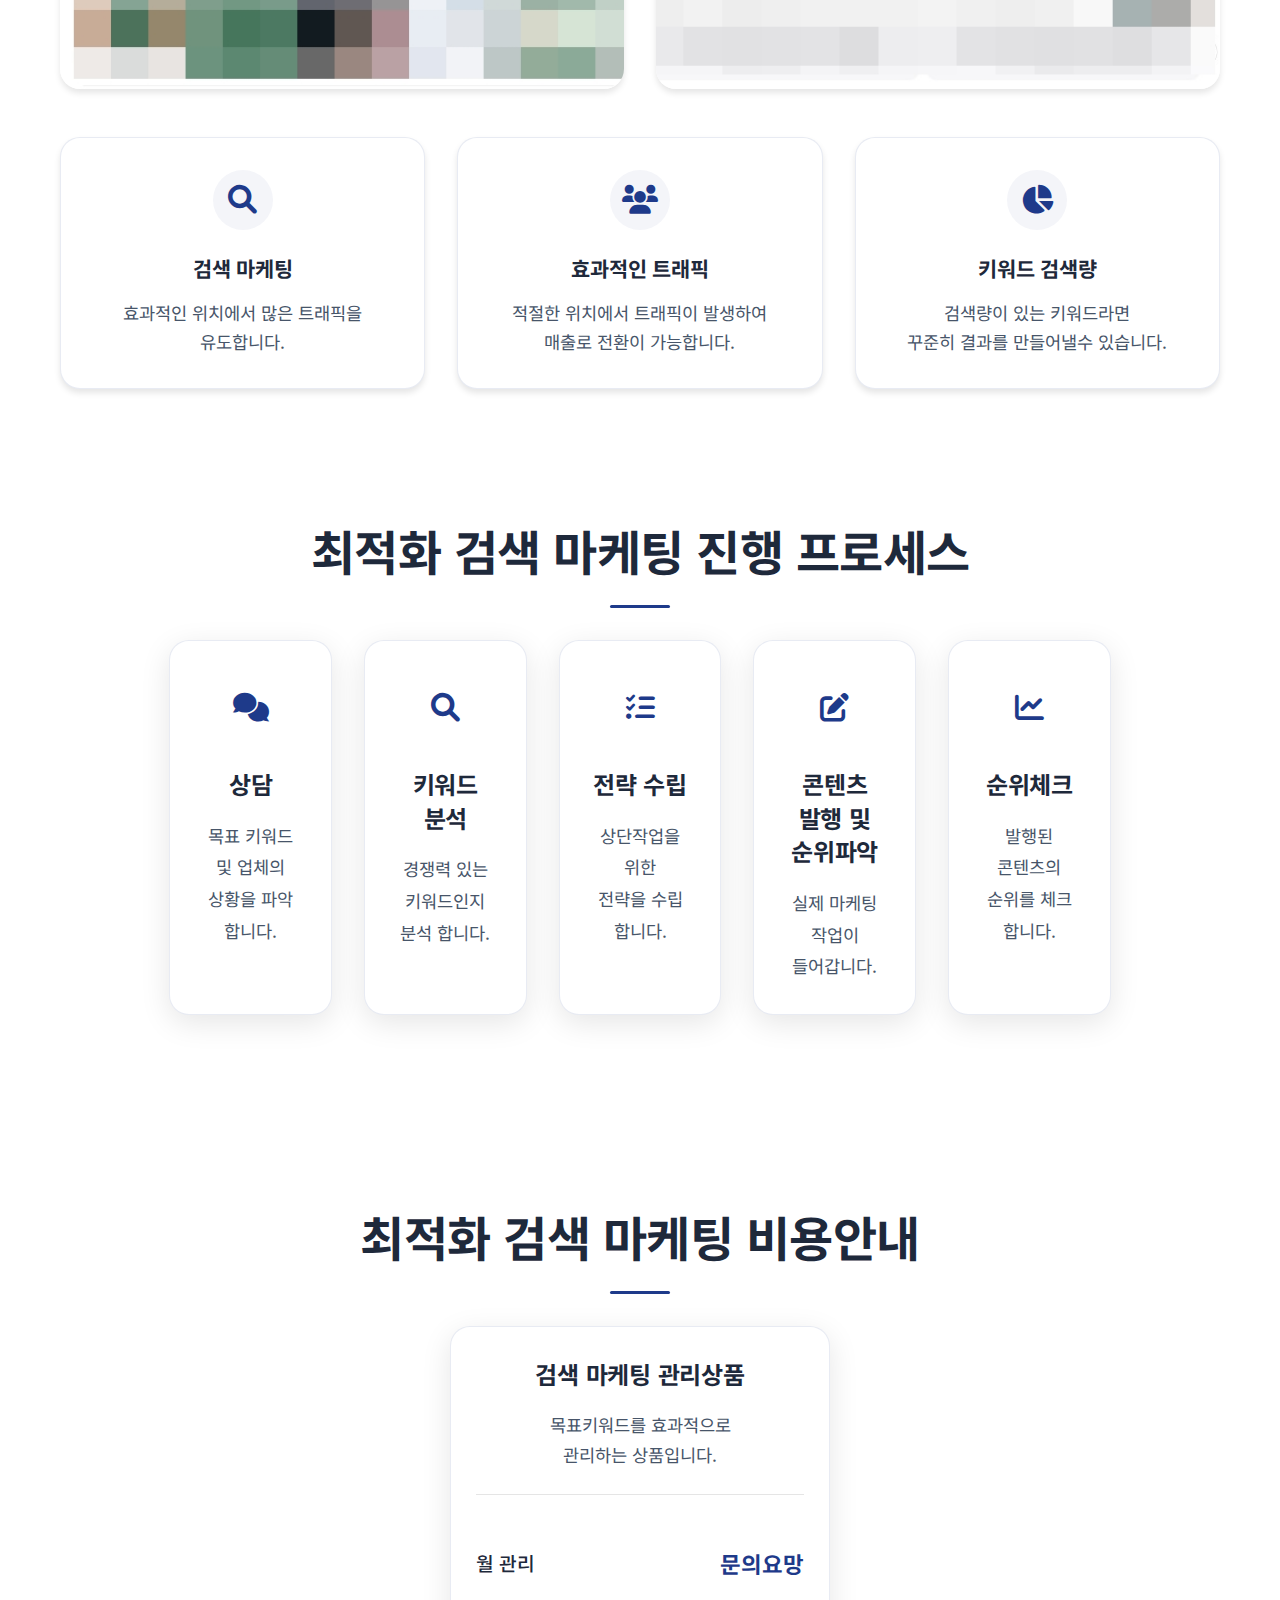
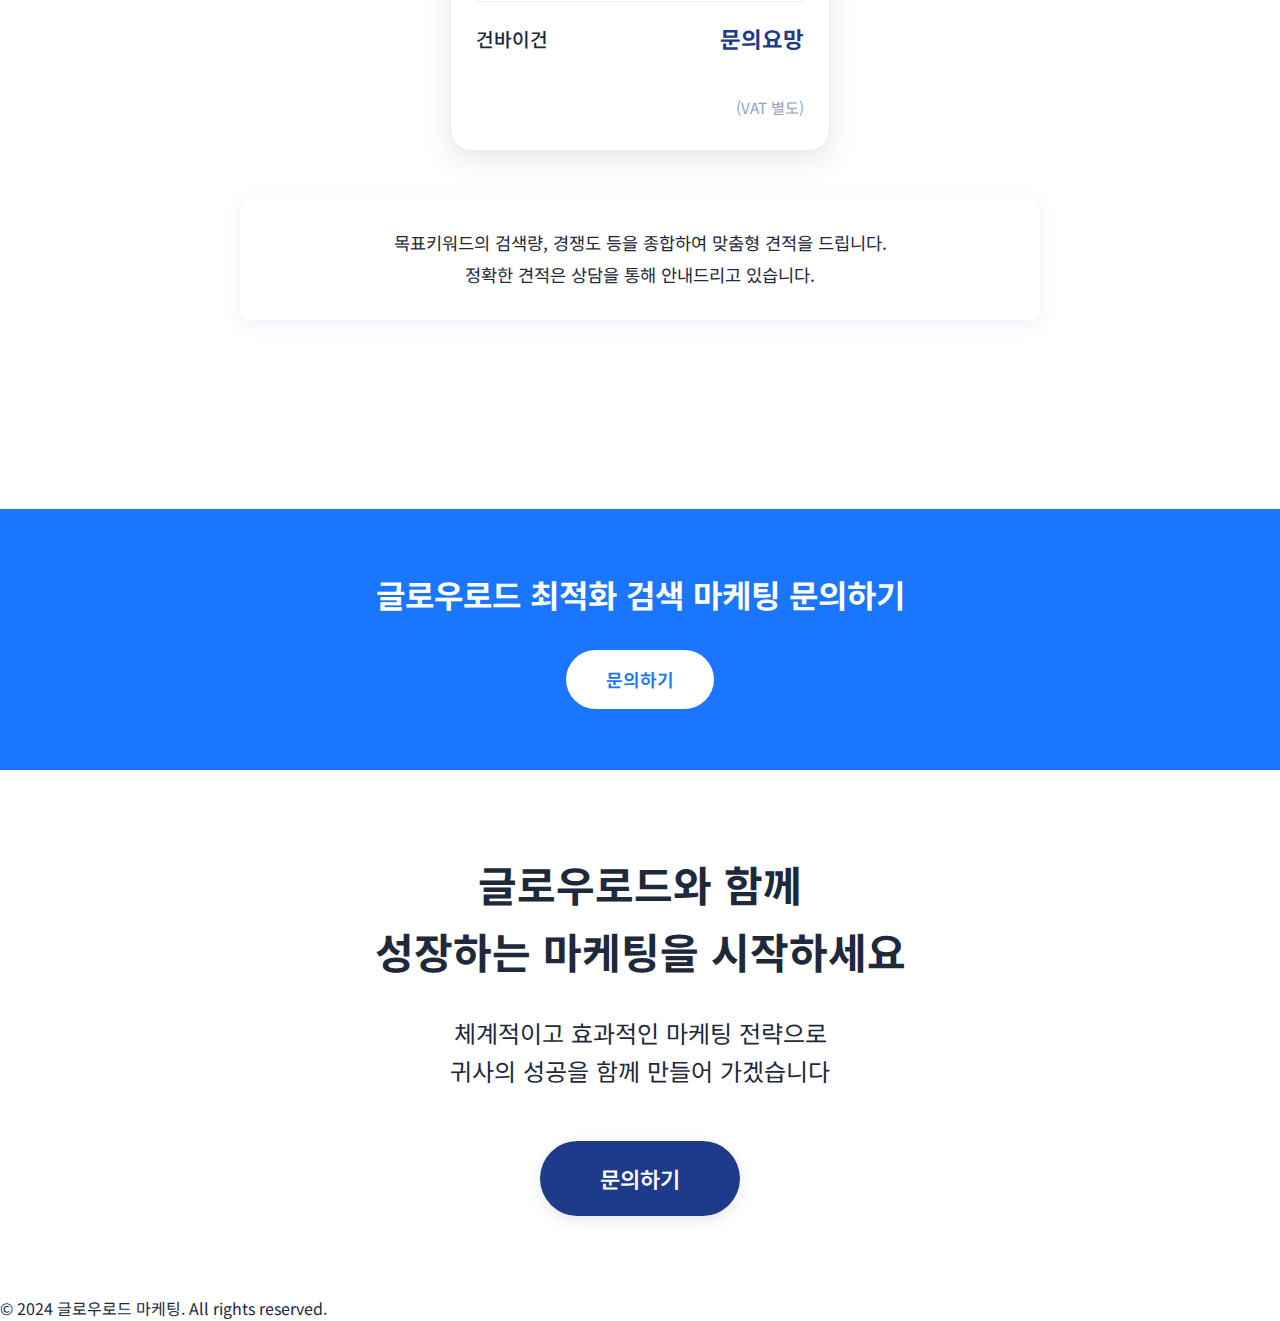
==== commit 1f9a490e: "fix: Update hero tags text color to white" ====
--- a/index.html
+++ b/index.html
@@ -45,7 +45,7 @@
 
     <main>
         <!-- 히어로 섹션 -->
-        <section class="hero">
+        <section class="hero" id="home">
             <div class="video-background">
                 <video autoplay muted loop playsinline>
                     <source src="videos/히어로섹션영상.mp4" type="video/mp4">
@@ -57,10 +57,10 @@
                 <h1>클라이언트의 성장이 곧<br>우리의 성장이다.</h1>
                 <p>함께 성장하는 마케팅 파트너, 글로우로드</p>
                 <div class="hero-tags">
-                    <span class="tag"># 카페/커뮤니티 바이럴</span>
-                    <span class="tag"># 플레이스/스토어</span>
-                    <span class="tag"># 최적화 검색</span>
-                    <span class="tag"># 상담문의</span>
+                    <a href="#viral" class="tag"># 카페/커뮤니티 바이럴</a>
+                    <a href="#place" class="tag"># 플레이스/스토어</a>
+                    <a href="#seo" class="tag"># 최적화 검색</a>
+                    <a href="http://pf.kakao.com/_xaidxfn/chat" class="tag"># 상담문의</a>
                 </div>
             </div>
         </section>
--- a/style.css
+++ b/style.css
@@ -318,10 +318,13 @@
     border-radius: 25px;
     font-size: 0.9rem;
     transition: all 0.3s ease;
+    color: #ffffff;
+    text-decoration: none;
 }
 
 .hero-tags .tag:hover {
     background: rgba(255, 255, 255, 0.3);
+    color: #ffffff;
 }
 
 @media (max-width: 768px) {
@@ -2825,8 +2828,8 @@
 /* 고정 버튼 스타일 */
 .fixed-buttons {
     position: fixed;
+    bottom: 20px;
     right: 20px;
-    bottom: 20px;
     display: flex;
     flex-direction: column;
     gap: 10px;
@@ -2841,35 +2844,62 @@
     width: 60px;
     height: 60px;
     border-radius: 50%;
-    background: var(--primary-blue);
-    color: var(--white);
+    background-color: var(--primary-blue);
+    color: white;
     text-decoration: none;
-    box-shadow: 0 4px 12px rgba(0, 0, 0, 0.15);
+    box-shadow: 0 2px 10px rgba(0, 0, 0, 0.2);
     transition: all 0.3s ease;
 }
 
 .fixed-btn i {
-    font-size: 20px;
+    font-size: 1.5rem;
     margin-bottom: 2px;
 }
 
 .fixed-btn span {
-    font-size: 12px;
-    font-weight: 500;
+    font-size: 0.7rem;
 }
 
 .fixed-btn:hover {
-    transform: translateY(-5px);
-    box-shadow: 0 8px 20px rgba(0, 0, 0, 0.2);
-    background: var(--light-blue);
+    transform: translateY(-3px);
+    box-shadow: 0 4px 15px rgba(0, 0, 0, 0.3);
+}
+
+.top-fixed-btn {
+    opacity: 0;
+    visibility: hidden;
+    transform: translateY(20px);
+    transition: all 0.3s ease;
+}
+
+.top-fixed-btn.visible {
+    opacity: 1;
+    visibility: visible;
+    transform: translateY(0);
+}
+
+@media (max-width: 768px) {
+    .fixed-buttons {
+        bottom: 15px;
+        right: 15px;
+    }
+
+    .fixed-btn {
+        width: 50px;
+        height: 50px;
+    }
+
+    .fixed-btn i {
+        font-size: 1.2rem;
+    }
+
+    .fixed-btn span {
+        font-size: 0.6rem;
+    }
 }
 
 .contact-fixed-btn {
     background: var(--primary-blue);
-}
-
-.top-fixed-btn {
-    background: #333;
 }
 
 @media (max-width: 768px) {
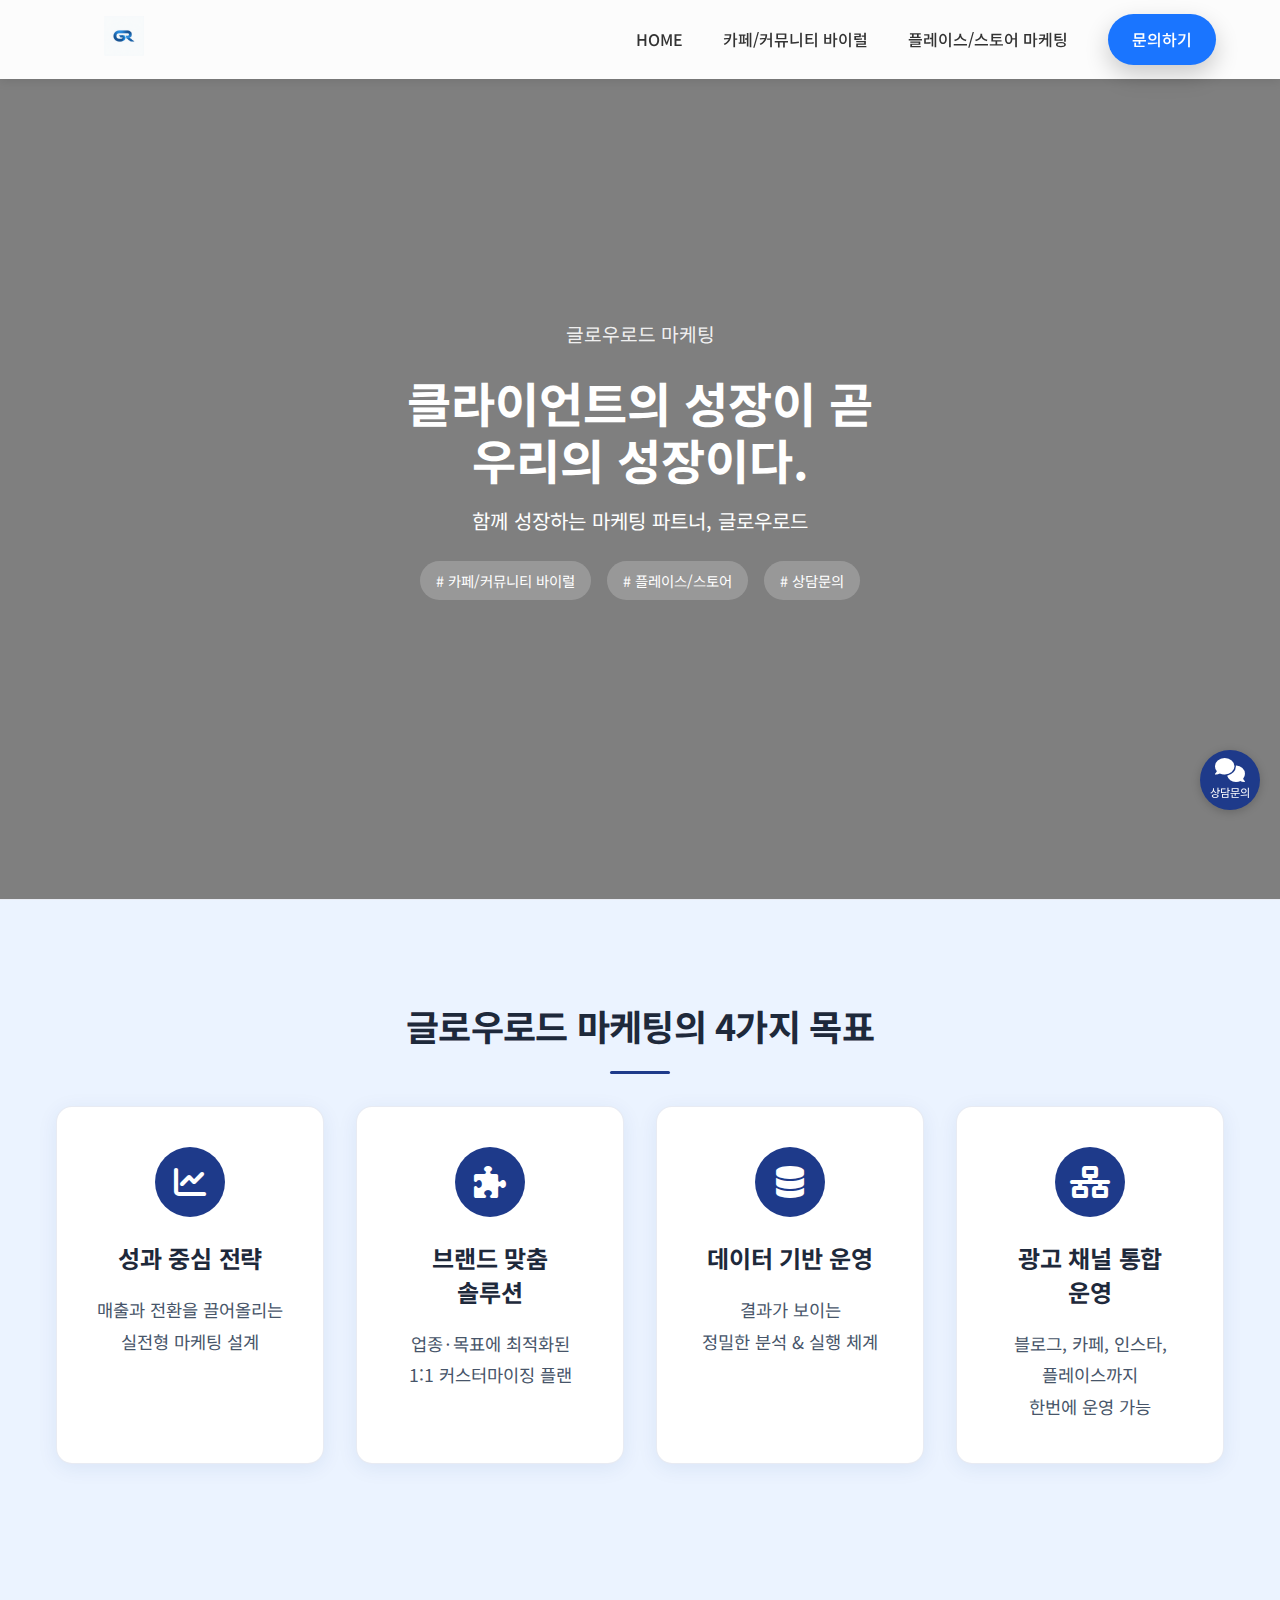
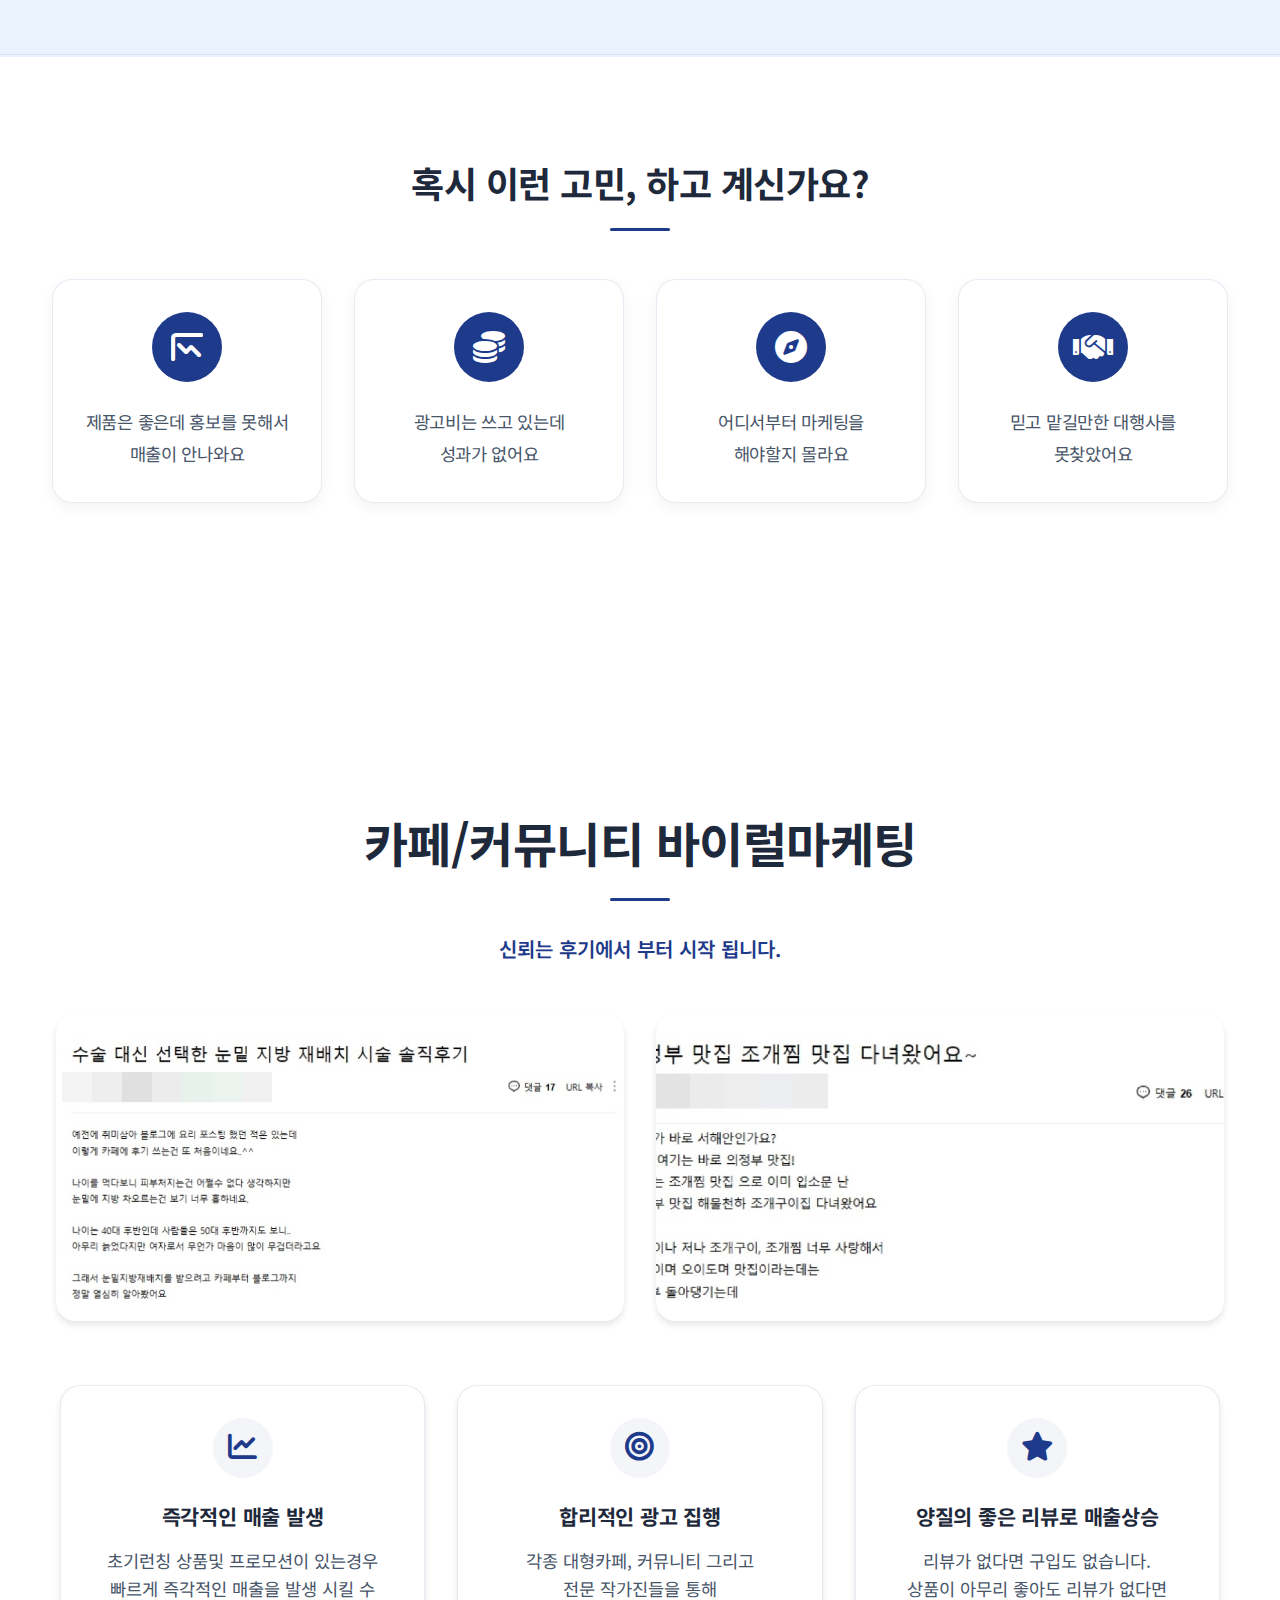
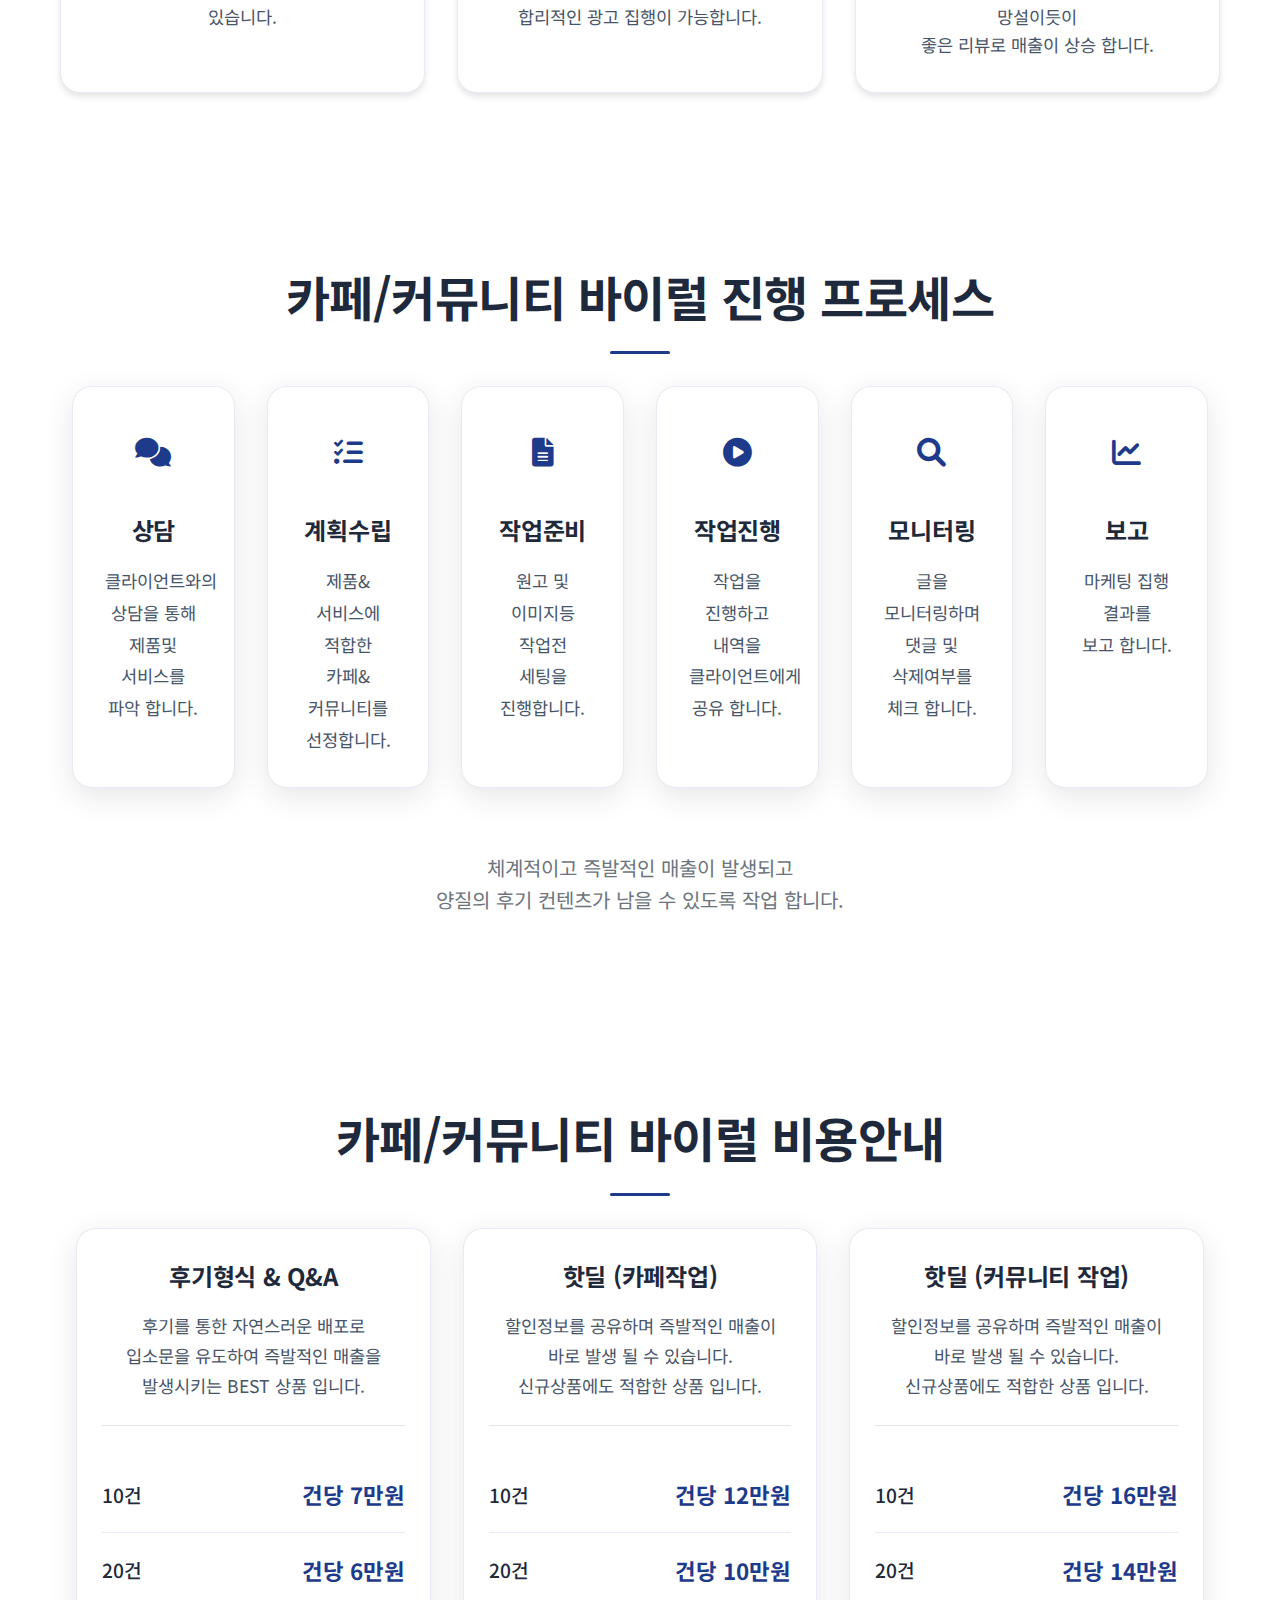
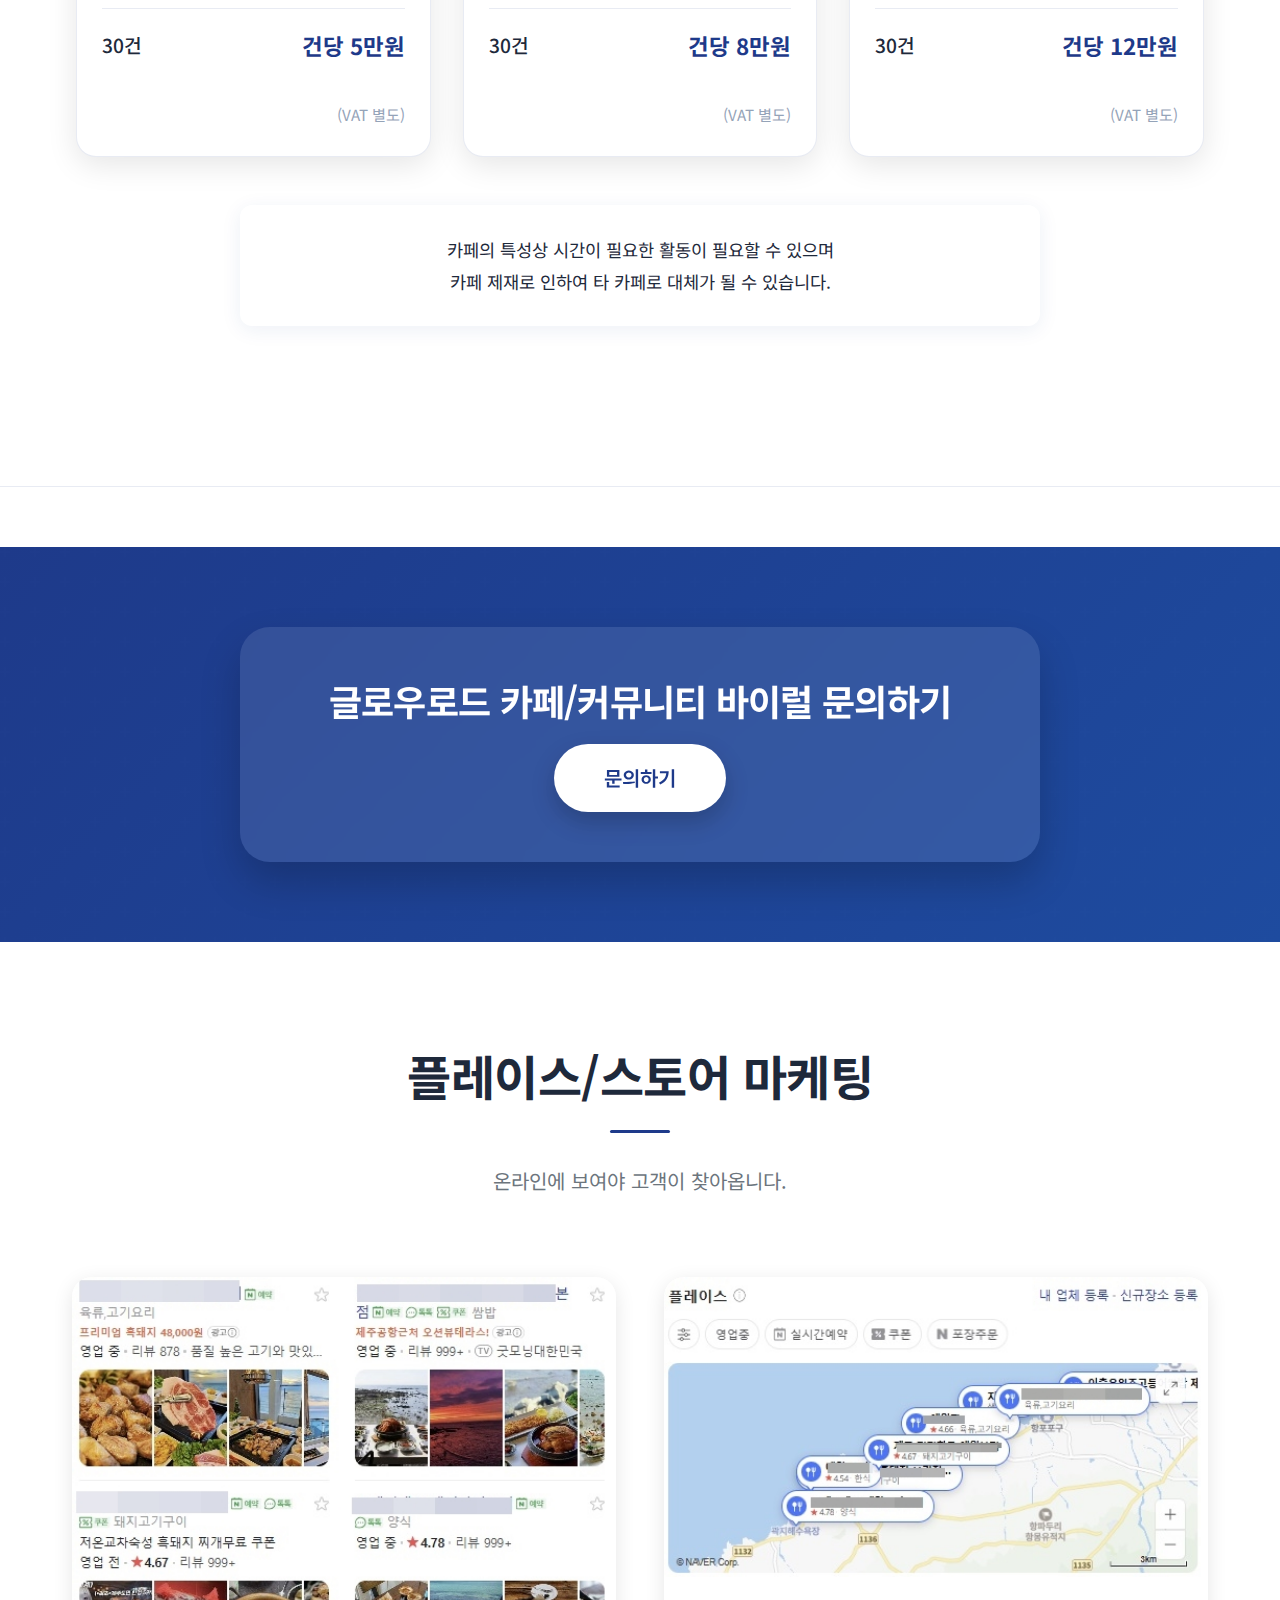
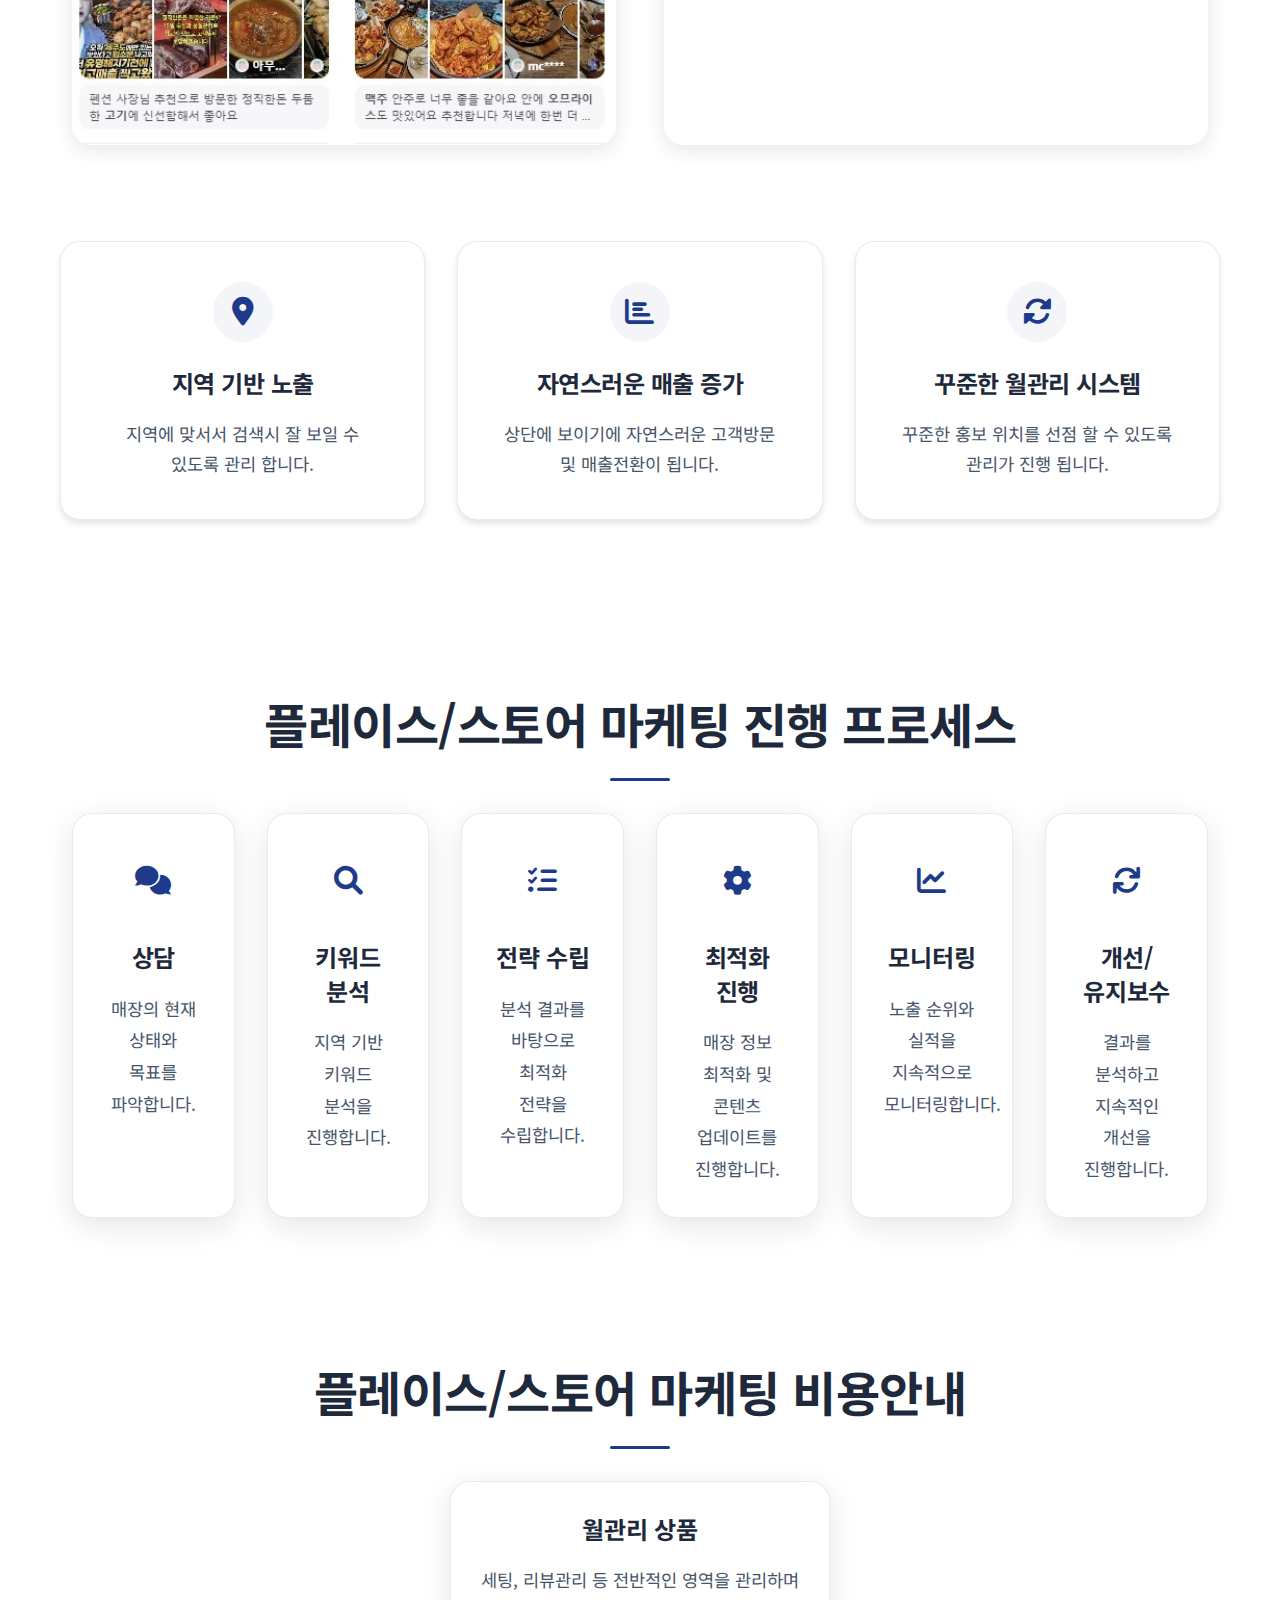
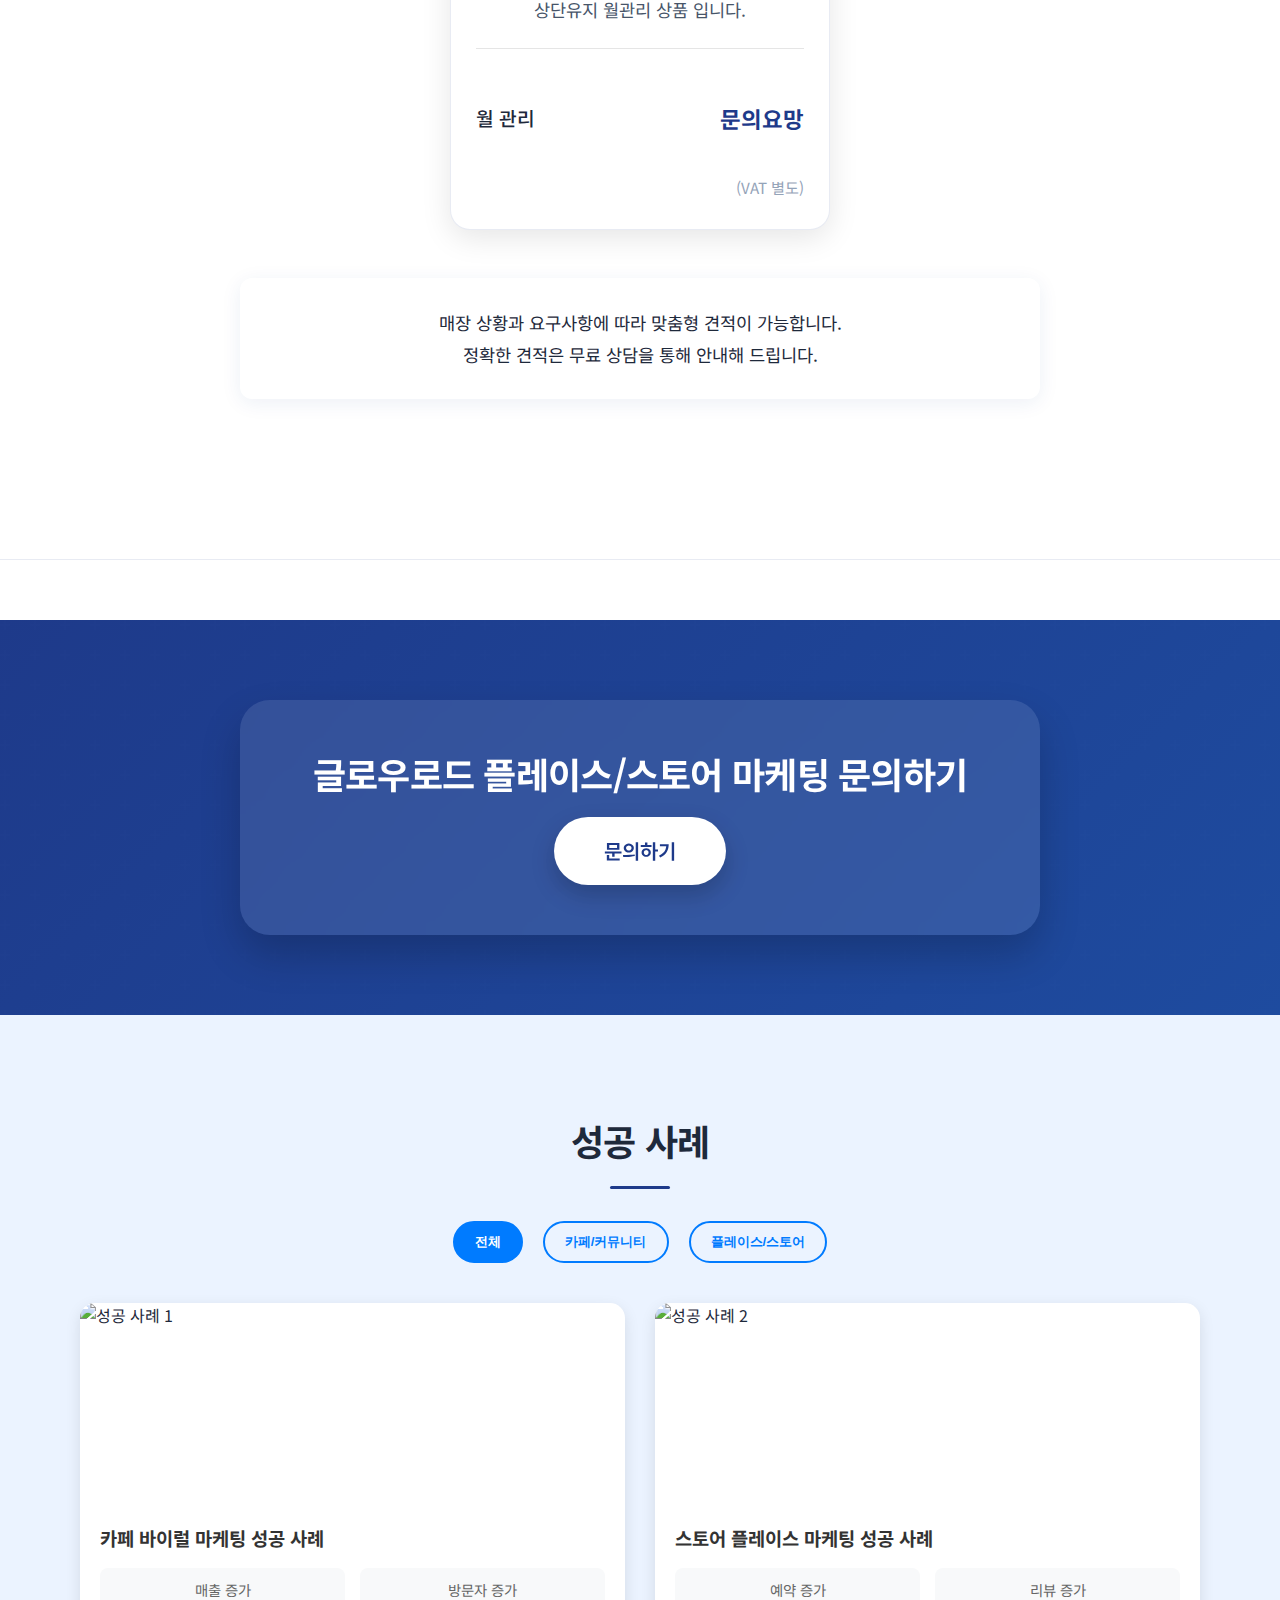
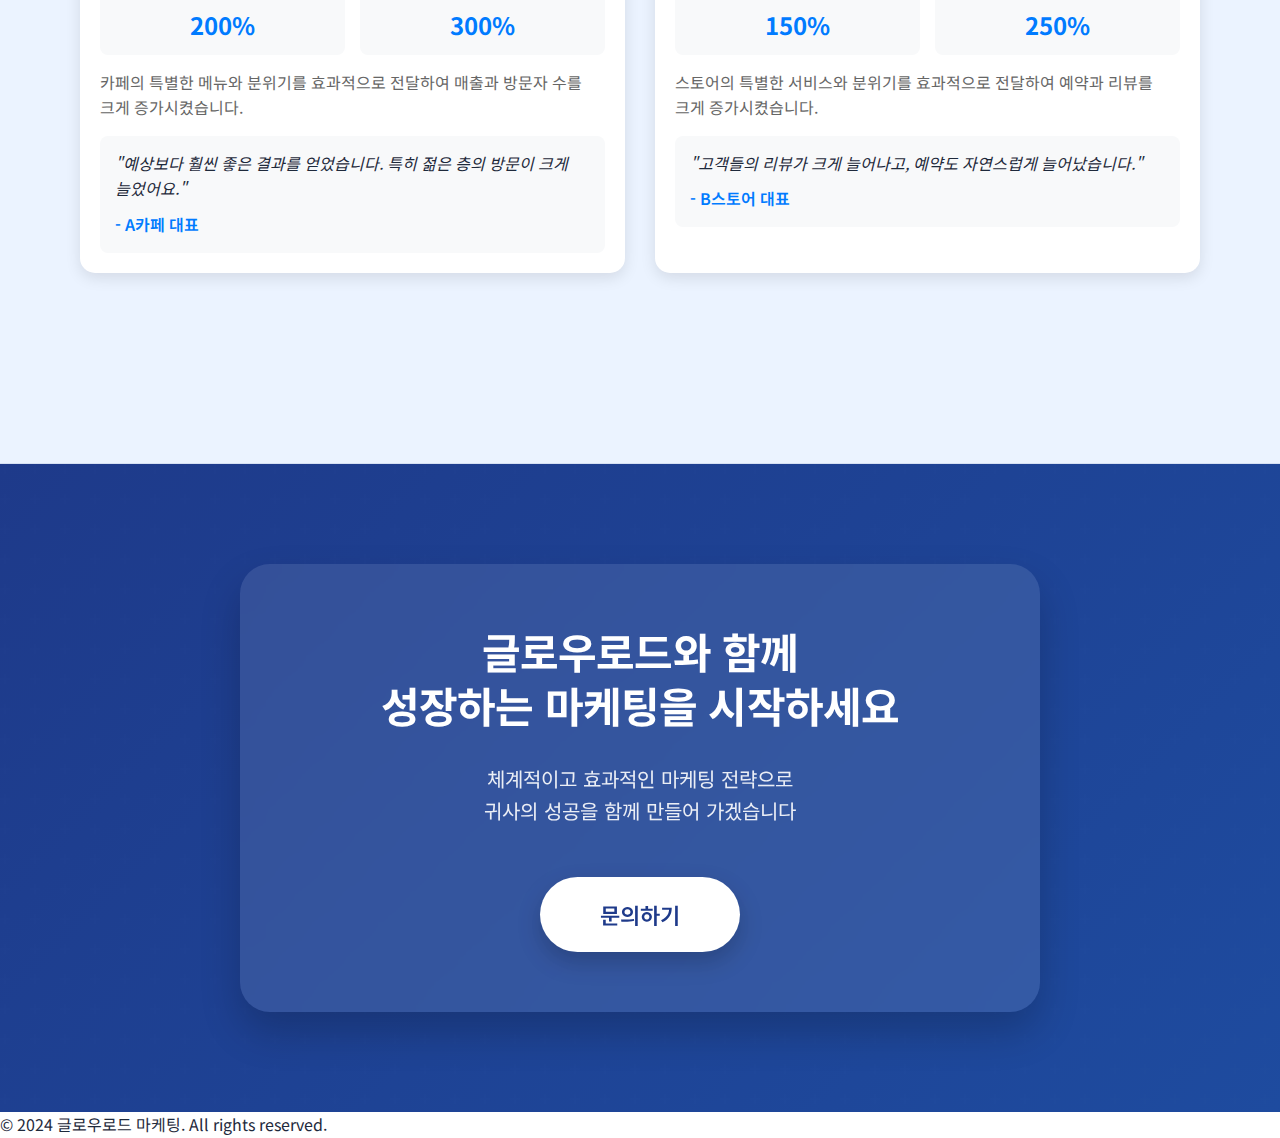
==== commit 50c804b6: "feat: Update section inquiry design and unify contact links" ====
--- a/index.html
+++ b/index.html
@@ -37,7 +37,6 @@
                 <li><a href="#home">HOME</a></li>
                 <li><a href="#viral">카페/커뮤니티 바이럴</a></li>
                 <li><a href="#place">플레이스/스토어 마케팅</a></li>
-                <li><a href="#seo">최적화 검색 마케팅</a></li>
                 <li><a href="http://pf.kakao.com/_xaidxfn/chat" class="contact-btn">문의하기</a></li>
             </ul>
         </nav>
@@ -59,7 +58,6 @@
                 <div class="hero-tags">
                     <a href="#viral" class="tag"># 카페/커뮤니티 바이럴</a>
                     <a href="#place" class="tag"># 플레이스/스토어</a>
-                    <a href="#seo" class="tag"># 최적화 검색</a>
                     <a href="http://pf.kakao.com/_xaidxfn/chat" class="tag"># 상담문의</a>
                 </div>
             </div>
@@ -298,11 +296,15 @@
             </div>
         </section>
 
-        <!-- 카페/커뮤니티 바이럴 문의하기 -->
-        <section class="inquiry-section blue-bg">
-            <h2 class="inquiry-title">글로우로드 카페/커뮤니티 바이럴 문의하기</h2>
-            <a href="http://pf.kakao.com/_xaidxfn/chat" class="inquiry-button">문의하기</a>
-        </section>
+        <!-- 바이럴 마케팅 섹션 문의하기 -->
+        <div class="section-inquiry">
+            <div class="section-inquiry-content">
+                <h2>글로우로드 카페/커뮤니티 바이럴 문의하기</h2>
+                <a href="http://pf.kakao.com/_xaidxfn/chat" class="section-inquiry-btn">
+                    문의하기
+                </a>
+            </div>
+        </div>
 
         <!-- 플레이스/스토어 마케팅 섹션 -->
         <section id="place" class="service-section">
@@ -420,129 +422,74 @@
             </div>
         </section>
 
-        <!-- 플레이스/스토어 마케팅 문의하기 -->
-        <section class="inquiry-section blue-bg">
-            <h2 class="inquiry-title">글로우로드 플레이스/스토어 마케팅 문의하기</h2>
-            <a href="http://pf.kakao.com/_xaidxfn/chat" class="inquiry-button">문의하기</a>
-        </section>
-
-        <!-- 최적화 검색 마케팅 섹션 -->
-        <section id="seo" class="service-section">
-            <div class="service-content">
-                <div class="seo-header">
-                    <h2 class="seo-title">최적화 검색 마케팅</h2>
-                    <p class="seo-subtitle">검색 시 효과적인 마케팅으로 비즈니스 성장을 도와드립니다.<br>검색량이 있는 키워드라면 어떤 업직종이든 효과적인 마케팅 솔루션을 제공합니다.</p>
-                </div>
-                <div class="seo-examples">
-                    <div class="example-image full-width">
-                        <img src="images/seo-main.jpg" alt="검색 최적화 메인 이미지" class="example-img">
-                    </div>
-                    <div class="example-image horizontal">
-                        <img src="images/seo-cards.jpg" alt="검색 최적화 카드 이미지" class="example-img">
-                    </div>
-                </div>
-                <div class="seo-reasons">
-                    <div class="reason-card">
-                        <div class="reason-icon">
-                            <i class="fas fa-search"></i>
-                        </div>
-                        <div class="reason-content">
-                            <h3>검색 마케팅</h3>
-                            <p>효과적인 위치에서 많은 트래픽을<br>유도합니다.</p>
-                        </div>
-                    </div>
-                    <div class="reason-card">
-                        <div class="reason-icon">
-                            <i class="fas fa-users"></i>
-                        </div>
-                        <div class="reason-content">
-                            <h3>효과적인 트래픽</h3>
-                            <p>적절한 위치에서 트래픽이 발생하여<br>매출로 전환이 가능합니다.</p>
-                        </div>
-                    </div>
-                    <div class="reason-card">
-                        <div class="reason-icon">
-                            <i class="fas fa-chart-pie"></i>
-                        </div>
-                        <div class="reason-content">
-                            <h3>키워드 검색량</h3>
-                            <p>검색량이 있는 키워드라면<br>꾸준히 결과를 만들어낼수 있습니다.</p>
-                        </div>
-                    </div>
-                </div>
-                <div class="process-section">
-                    <h2 class="process-title">최적화 검색 마케팅 진행 프로세스</h2>
-                    <div class="process-container">
-                        <div class="process-item">
-                            <div class="process-icon">
-                                <i class="fas fa-comments"></i>
-                            </div>
-                            <h3>상담</h3>
-                            <p>목표 키워드 및 업체의<br>상황을 파악 합니다.</p>
-                        </div>
-                        <div class="process-item">
-                            <div class="process-icon">
-                                <i class="fas fa-search"></i>
-                            </div>
-                            <h3>키워드 분석</h3>
-                            <p>경쟁력 있는 키워드인지<br>분석 합니다.</p>
-                        </div>
-                        <div class="process-item">
-                            <div class="process-icon">
-                                <i class="fas fa-tasks"></i>
-                            </div>
-                            <h3>전략 수립</h3>
-                            <p>상단작업을 위한<br>전략을 수립 합니다.</p>
-                        </div>
-                        <div class="process-item">
-                            <div class="process-icon">
-                                <i class="fas fa-edit"></i>
-                            </div>
-                            <h3>콘텐츠 발행 및 순위파악</h3>
-                            <p>실제 마케팅 작업이<br>들어갑니다.</p>
-                        </div>
-                        <div class="process-item">
-                            <div class="process-icon">
-                                <i class="fas fa-chart-line"></i>
-                            </div>
-                            <h3>순위체크</h3>
-                            <p>발행된 콘텐츠의<br>순위를 체크 합니다.</p>
-                        </div>
-                    </div>
-                </div>
-                <div class="pricing-section">
-                    <h2 class="pricing-title">최적화 검색 마케팅 비용안내</h2>
-                    <div class="pricing-container">
-                        <div class="pricing-card">
-                            <div class="pricing-header">
-                                <h3>검색 마케팅 관리상품</h3>
-                                <p>목표키워드를 효과적으로<br>관리하는 상품입니다.</p>
-                            </div>
-                            <div class="pricing-content">
-                                <div class="price-item">
-                                    <span class="quantity">월 관리</span>
-                                    <span class="price">문의요망</span>
-                                </div>
-                                <div class="price-item">
-                                    <span class="quantity">건바이건</span>
-                                    <span class="price">문의요망</span>
-                                </div>
-                                <p class="vat-notice">(VAT 별도)</p>
-                            </div>
-                        </div>
-                    </div>
-                    <p class="pricing-notice">
-                        목표키워드의 검색량, 경쟁도 등을 종합하여 맞춤형 견적을 드립니다.<br>
-                        정확한 견적은 상담을 통해 안내드리고 있습니다.
-                    </p>
-                </div>
-            </div>
-        </section>
-
-        <!-- 최적화 검색 마케팅 문의하기 -->
-        <section class="inquiry-section blue-bg">
-            <h2 class="inquiry-title">글로우로드 최적화 검색 마케팅 문의하기</h2>
-            <a href="http://pf.kakao.com/_xaidxfn/chat" class="inquiry-button">문의하기</a>
+        <!-- 플레이스/스토어 마케팅 섹션 문의하기 -->
+        <div class="section-inquiry">
+            <div class="section-inquiry-content">
+                <h2>글로우로드 플레이스/스토어 마케팅 문의하기</h2>
+                <a href="http://pf.kakao.com/_xaidxfn/chat" class="section-inquiry-btn">
+                    문의하기
+                </a>
+            </div>
+        </div>
+
+        <!-- 성과/포트폴리오 섹션 -->
+        <section id="portfolio" class="portfolio-section">
+            <div class="section-content">
+                <h2 class="section-title">성공 사례</h2>
+                <div class="portfolio-filters">
+                    <button class="filter-btn active" data-filter="all">전체</button>
+                    <button class="filter-btn" data-filter="viral">카페/커뮤니티</button>
+                    <button class="filter-btn" data-filter="place">플레이스/스토어</button>
+                </div>
+                <div class="portfolio-grid">
+                    <div class="portfolio-item" data-category="viral">
+                        <div class="portfolio-image">
+                            <img src="images/portfolio-placeholder.jpg" alt="성공 사례 1">
+                        </div>
+                        <div class="portfolio-content">
+                            <h3>카페 바이럴 마케팅 성공 사례</h3>
+                            <div class="portfolio-stats">
+                                <div class="stat-item">
+                                    <span class="stat-label">매출 증가</span>
+                                    <span class="stat-value">200%</span>
+                                </div>
+                                <div class="stat-item">
+                                    <span class="stat-label">방문자 증가</span>
+                                    <span class="stat-value">300%</span>
+                                </div>
+                            </div>
+                            <p class="portfolio-description">카페의 특별한 메뉴와 분위기를 효과적으로 전달하여 매출과 방문자 수를 크게 증가시켰습니다.</p>
+                            <div class="client-review">
+                                <p>"예상보다 훨씬 좋은 결과를 얻었습니다. 특히 젊은 층의 방문이 크게 늘었어요."</p>
+                                <span class="client-name">- A카페 대표</span>
+                            </div>
+                        </div>
+                    </div>
+                    <div class="portfolio-item" data-category="place">
+                        <div class="portfolio-image">
+                            <img src="images/portfolio-placeholder.jpg" alt="성공 사례 2">
+                        </div>
+                        <div class="portfolio-content">
+                            <h3>스토어 플레이스 마케팅 성공 사례</h3>
+                            <div class="portfolio-stats">
+                                <div class="stat-item">
+                                    <span class="stat-label">예약 증가</span>
+                                    <span class="stat-value">150%</span>
+                                </div>
+                                <div class="stat-item">
+                                    <span class="stat-label">리뷰 증가</span>
+                                    <span class="stat-value">250%</span>
+                                </div>
+                            </div>
+                            <p class="portfolio-description">스토어의 특별한 서비스와 분위기를 효과적으로 전달하여 예약과 리뷰를 크게 증가시켰습니다.</p>
+                            <div class="client-review">
+                                <p>"고객들의 리뷰가 크게 늘어나고, 예약도 자연스럽게 늘어났습니다."</p>
+                                <span class="client-name">- B스토어 대표</span>
+                            </div>
+                        </div>
+                    </div>
+                </div>
+            </div>
         </section>
 
         <!-- 문의하기 섹션 -->
@@ -567,7 +514,6 @@
             <li><a href="#home">HOME</a></li>
             <li><a href="#viral">카페/커뮤니티 바이럴</a></li>
             <li><a href="#place">플레이스/스토어 마케팅</a></li>
-            <li><a href="#seo">최적화 검색 마케팅</a></li>
             <li><a href="http://pf.kakao.com/_xaidxfn/chat">문의하기</a></li>
         </ul>
     </div>
--- a/style.css
+++ b/style.css
@@ -16,6 +16,21 @@
     --mobile-text-xl: 15px;
     --mobile-heading: 16px;
     --mobile-title: 17px;
+    --primary-color: #007bff;
+    --secondary-color: #6c757d;
+    --text-color: #333;
+    --light-bg: #f8f9fa;
+    
+    /* 타이포그래피 시스템 */
+    --font-size-xs: 0.75rem;    /* 12px */
+    --font-size-sm: 0.875rem;   /* 14px */
+    --font-size-base: 1rem;     /* 16px */
+    --font-size-lg: 1.125rem;   /* 18px */
+    --font-size-xl: 1.25rem;    /* 20px */
+    --font-size-2xl: 1.5rem;    /* 24px */
+    --font-size-3xl: 1.875rem;  /* 30px */
+    --font-size-4xl: 2.25rem;   /* 36px */
+    --font-size-5xl: 3rem;      /* 48px */
 }
 
 * {
@@ -294,15 +309,16 @@
 }
 
 .hero h1 {
-    font-size: 3.5rem;
+    font-size: var(--font-size-5xl);
     font-weight: 700;
+    line-height: 1.2;
+    margin-bottom: 1rem;
+}
+
+.hero p {
+    font-size: var(--font-size-xl);
+    line-height: 1.6;
     margin-bottom: 1.5rem;
-    line-height: 1.2;
-}
-
-.hero p {
-    font-size: 1.25rem;
-    margin-bottom: 2rem;
 }
 
 .hero-tags {
@@ -329,11 +345,11 @@
 
 @media (max-width: 768px) {
     .hero h1 {
-        font-size: 2.5rem;
+        font-size: var(--font-size-4xl);
     }
 
     .hero p {
-        font-size: 1rem;
+        font-size: var(--font-size-lg);
     }
 
     .hero-tags .tag {
@@ -344,7 +360,7 @@
 
 @media (max-width: 480px) {
     .hero h1 {
-        font-size: 2rem;
+        font-size: var(--font-size-3xl);
     }
 }
 
@@ -434,7 +450,7 @@
 .process-title,
 .pricing-title {
     text-align: center;
-    font-size: 2.8rem;
+    font-size: var(--font-size-4xl);
     font-weight: 700;
     color: var(--text-dark);
     line-height: 1.4;
@@ -519,10 +535,10 @@
 .process-item h3,
 .pricing-header h3 {
     text-align: center;
-    font-size: 1.5rem;
-    font-weight: 700;
+    font-size: var(--font-size-2xl);
+    font-weight: 600;
     color: var(--text-dark);
-    margin-bottom: 1.2rem;
+    margin-bottom: 1rem;
     line-height: 1.4;
     letter-spacing: -0.01em;
     word-break: keep-all;
@@ -533,9 +549,9 @@
 .process-item p,
 .pricing-header p {
     text-align: center;
-    font-size: 1.1rem;
-    color: var(--text-gray);
-    line-height: 1.7;
+    font-size: var(--font-size-base);
+    color: var(--secondary-color);
+    line-height: 1.6;
     word-break: keep-all;
     margin-bottom: 0;
 }
@@ -666,14 +682,14 @@
     }
 
     .hero h1 {
-        font-size: 2.4rem;
+        font-size: var(--font-size-4xl);
         line-height: 1.4;
         margin-bottom: 1rem;
         padding: 0;
     }
     
     .hero p {
-        font-size: 1.2rem;
+        font-size: var(--font-size-lg);
         line-height: 1.6;
         margin-bottom: 1.5rem;
         padding: 0;
@@ -741,7 +757,7 @@
     .place-title,
     .process-title,
     .pricing-title {
-        font-size: 22px;
+        font-size: var(--font-size-3xl);
         line-height: 1.4;
         margin-bottom: 16px;
         padding: 0 24px;
@@ -978,7 +994,7 @@
     .place-title,
     .process-title,
     .pricing-title {
-        font-size: 20px;
+        font-size: var(--font-size-2xl);
         padding: 0 20px;
     }
 
@@ -1098,70 +1114,121 @@
     padding: 8rem 0;
 }
 
-/* 문의하기 섹션 스타일 */
+/* 문의하기 섹션 스타일 업데이트 */
 .contact-section {
-    padding: 80px 20px;
-    background-color: var(--white);
-    text-align: center;
+    position: relative;
+    padding: 100px 20px;
+    background: linear-gradient(135deg, var(--primary-blue), #1e4b9f);
+    overflow: hidden;
+}
+
+.contact-section::before {
+    content: '';
+    position: absolute;
+    top: 0;
+    left: 0;
+    right: 0;
+    bottom: 0;
+    background: url("data:image/svg+xml,%3Csvg width='60' height='60' viewBox='0 0 60 60' xmlns='http://www.w3.org/2000/svg'%3E%3Cg fill='none' fill-rule='evenodd'%3E%3Cg fill='%23ffffff' fill-opacity='0.05'%3E%3Cpath d='M36 34v-4h-2v4h-4v2h4v4h2v-4h4v-2h-4zm0-30V0h-2v4h-4v2h4v4h2V6h4V4h-4zM6 34v-4H4v4H0v2h4v4h2v-4h4v-2H6zM6 4V0H4v4H0v2h4v4h2V6h4V4H6z'/%3E%3C/g%3E%3C/g%3E%3C/svg%3E");
+    opacity: 0.1;
 }
 
 .contact-content {
+    position: relative;
+    z-index: 2;
     max-width: 800px;
     margin: 0 auto;
     text-align: center;
+    background: rgba(255, 255, 255, 0.1);
+    padding: 60px 40px;
+    border-radius: 30px;
+    backdrop-filter: blur(10px);
+    -webkit-backdrop-filter: blur(10px);
+    box-shadow: 0 20px 40px rgba(0, 0, 0, 0.2);
 }
 
 .contact-content h2 {
     font-size: 42px;
     font-weight: 700;
     margin-bottom: 30px;
-    color: var(--text-dark);
+    color: var(--white);
+    line-height: 1.3;
+    letter-spacing: -0.02em;
 }
 
 .contact-description {
-    font-size: 24px;
+    font-size: var(--font-size-xl);
     line-height: 1.6;
-    color: var(--text-dark);
+    color: rgba(255, 255, 255, 0.9);
     margin-bottom: 50px;
     word-break: keep-all;
 }
 
 .contact-btn {
-    display: inline-block;
+    display: inline-flex;
+    align-items: center;
+    justify-content: center;
     padding: 20px 60px;
     font-size: 22px;
     font-weight: 600;
-    color: var(--white);
-    background-color: var(--primary-blue);
+    color: var(--primary-blue);
+    background: var(--white);
     border-radius: 50px;
     text-decoration: none;
-    transition: all 0.3s ease;
-    box-shadow: 0 4px 15px rgba(0, 0, 0, 0.1);
+    transition: all 0.4s cubic-bezier(0.165, 0.84, 0.44, 1);
+    box-shadow: 0 10px 25px rgba(0, 0, 0, 0.2);
 }
 
 .contact-btn:hover {
-    transform: translateY(-5px);
-    box-shadow: 0 8px 25px rgba(0, 0, 0, 0.15);
-    background-color: var(--dark-blue);
-}
-
+    transform: translateY(-5px) scale(1.02);
+    box-shadow: 0 20px 35px rgba(0, 0, 0, 0.3);
+    background: var(--white);
+    color: var(--primary-blue);
+}
+
+.contact-btn::after {
+    content: '';
+    position: absolute;
+    top: 0;
+    left: 0;
+    width: 100%;
+    height: 100%;
+    border-radius: 50px;
+    background: rgba(255, 255, 255, 0.2);
+    opacity: 0;
+    transform: scale(0.8);
+    transition: all 0.4s cubic-bezier(0.165, 0.84, 0.44, 1);
+}
+
+.contact-btn:hover::after {
+    opacity: 1;
+    transform: scale(1.5);
+}
+
+/* 문의하기 섹션 모바일 반응형 */
 @media (max-width: 768px) {
     .contact-section {
         padding: 60px 20px;
     }
 
+    .contact-content {
+        padding: 40px 20px;
+        border-radius: 20px;
+    }
+
     .contact-content h2 {
         font-size: 32px;
         margin-bottom: 20px;
     }
 
     .contact-description {
-        font-size: 20px;
+        font-size: 18px;
         margin-bottom: 40px;
+        padding: 0 10px;
     }
 
     .contact-btn {
-        padding: 15px 40px;
+        padding: 16px 40px;
         font-size: 18px;
     }
 }
@@ -1171,18 +1238,107 @@
         padding: 40px 15px;
     }
 
+    .contact-content {
+        padding: 30px 15px;
+        border-radius: 15px;
+    }
+
     .contact-content h2 {
         font-size: 28px;
+        margin-bottom: 15px;
+    }
+
+    .contact-description {
+        font-size: 16px;
+        margin-bottom: 30px;
+    }
+
+    .contact-btn {
+        padding: 14px 32px;
+        font-size: 16px;
+        width: 100%;
+        max-width: 280px;
+    }
+}
+
+/* 문의하기 섹션 애니메이션 */
+@keyframes fadeInUp {
+    from {
+        opacity: 0;
+        transform: translateY(20px);
+    }
+    to {
+        opacity: 1;
+        transform: translateY(0);
+    }
+}
+
+.contact-content h2,
+.contact-description,
+.contact-btn {
+    animation: fadeInUp 0.6s ease-out forwards;
+}
+
+.contact-description {
+    animation-delay: 0.2s;
+}
+
+.contact-btn {
+    animation-delay: 0.4s;
+}
+
+@media (max-width: 768px) {
+    .contact-section {
+        padding: 60px 20px;
+    }
+
+    .contact-content {
+        padding: 40px 20px;
+        border-radius: 20px;
+    }
+
+    .contact-content h2 {
+        font-size: 32px;
+        margin-bottom: 20px;
     }
 
     .contact-description {
         font-size: 18px;
+        margin-bottom: 40px;
+        padding: 0 10px;
+    }
+
+    .contact-btn {
+        padding: 16px 40px;
+        font-size: 18px;
+    }
+}
+
+@media (max-width: 480px) {
+    .contact-section {
+        padding: 40px 15px;
+    }
+
+    .contact-content {
+        padding: 30px 15px;
+        border-radius: 15px;
+    }
+
+    .contact-content h2 {
+        font-size: 28px;
+        margin-bottom: 15px;
+    }
+
+    .contact-description {
+        font-size: 16px;
         margin-bottom: 30px;
     }
 
     .contact-btn {
-        padding: 12px 30px;
+        padding: 14px 32px;
         font-size: 16px;
+        width: 100%;
+        max-width: 280px;
     }
 }
 
@@ -1455,7 +1611,7 @@
     }
 
     .process-title {
-        font-size: 2.2rem;
+        font-size: var(--font-size-3xl);
         margin-bottom: 3rem;
     }
 
@@ -2428,14 +2584,14 @@
     .place-title,
     .process-title,
     .pricing-title {
-        font-size: var(--mobile-heading);
+        font-size: var(--font-size-2xl);
         padding: 0 8px;
     }
 
     .section-description,
     .viral-subtitle,
     .place-subtitle {
-        font-size: var(--mobile-text-base);
+        font-size: var(--font-size-base);
         margin-bottom: 10px;
         padding: 0 8px;
     }
@@ -2443,7 +2599,7 @@
     .reason-card h3,
     .process-item h3,
     .pricing-header h3 {
-        font-size: var(--mobile-text-lg);
+        font-size: var(--font-size-lg);
         margin-bottom: 8px;
         line-height: 1.3;
     }
@@ -2451,7 +2607,7 @@
     .reason-card p,
     .process-item p,
     .pricing-header p {
-        font-size: var(--mobile-text-sm);
+        font-size: var(--font-size-sm);
         line-height: 1.4;
     }
 
@@ -2479,12 +2635,12 @@
     }
 
     .process-step h3 {
-        font-size: var(--mobile-text-xs);
+        font-size: var(--font-size-xs);
         margin-bottom: 2px;
     }
 
     .process-step p {
-        font-size: var(--mobile-text-xs);
+        font-size: var(--font-size-xs);
         line-height: 1.3;
     }
 
@@ -2578,7 +2734,7 @@
     .place-title,
     .process-title,
     .pricing-title {
-        font-size: var(--mobile-heading);
+        font-size: var(--font-size-2xl);
         line-height: 1.4;
         margin-bottom: 16px;
         padding: 0 var(--mobile-padding);
@@ -2588,7 +2744,7 @@
     .section-description,
     .viral-subtitle,
     .place-subtitle {
-        font-size: var(--mobile-text-base);
+        font-size: var(--font-size-base);
         line-height: 1.6;
         margin-bottom: 24px;
         padding: 0 var(--mobile-padding);
@@ -2636,14 +2792,14 @@
     }
 
     .reason-card h3 {
-        font-size: var(--mobile-text-lg);
+        font-size: var(--font-size-lg);
         margin-bottom: 8px;
         line-height: 1.3;
         word-break: keep-all;
     }
 
     .reason-card p {
-        font-size: var(--mobile-text-sm);
+        font-size: var(--font-size-sm);
         line-height: 1.5;
         word-break: keep-all;
     }
@@ -2703,12 +2859,12 @@
     }
 
     .pricing-header h3 {
-        font-size: var(--mobile-text-lg);
+        font-size: var(--font-size-lg);
         margin-bottom: 8px;
     }
 
     .pricing-header p {
-        font-size: var(--mobile-text-sm);
+        font-size: var(--font-size-sm);
         margin-bottom: 16px;
     }
 
@@ -2730,12 +2886,12 @@
     }
 
     .contact-content h2 {
-        font-size: var(--mobile-heading);
+        font-size: var(--font-size-2xl);
         margin-bottom: 16px;
     }
 
     .contact-description {
-        font-size: var(--mobile-text-base);
+        font-size: var(--font-size-base);
         margin-bottom: 24px;
     }
 
@@ -2943,4 +3099,653 @@
     .fixed-btn span {
         font-size: 9px;
     }
-} +}
+
+/* 성과/포트폴리오 섹션 */
+.portfolio-section {
+    padding: 80px 0;
+    background: #f8f9fa;
+}
+
+.portfolio-filters {
+    display: flex;
+    justify-content: center;
+    gap: 20px;
+    margin-bottom: 40px;
+}
+
+.filter-btn {
+    padding: 10px 20px;
+    border: 2px solid var(--primary-color);
+    border-radius: 25px;
+    background: transparent;
+    color: var(--primary-color);
+    font-weight: 600;
+    cursor: pointer;
+    transition: all 0.3s ease;
+}
+
+.filter-btn.active,
+.filter-btn:hover {
+    background: var(--primary-color);
+    color: white;
+}
+
+.portfolio-grid {
+    display: grid;
+    grid-template-columns: repeat(auto-fit, minmax(300px, 1fr));
+    gap: 30px;
+    padding: 0 20px;
+}
+
+.portfolio-item {
+    background: white;
+    border-radius: 15px;
+    overflow: hidden;
+    box-shadow: 0 5px 15px rgba(0,0,0,0.1);
+    transition: transform 0.3s ease;
+}
+
+.portfolio-item:hover {
+    transform: translateY(-5px);
+}
+
+.portfolio-image {
+    width: 100%;
+    height: 200px;
+    overflow: hidden;
+}
+
+.portfolio-image img {
+    width: 100%;
+    height: 100%;
+    object-fit: cover;
+}
+
+.portfolio-content {
+    padding: 20px;
+}
+
+.portfolio-content h3 {
+    margin-bottom: 15px;
+    color: var(--text-color);
+}
+
+.portfolio-stats {
+    display: grid;
+    grid-template-columns: 1fr 1fr;
+    gap: 15px;
+    margin-bottom: 15px;
+}
+
+.stat-item {
+    text-align: center;
+    padding: 10px;
+    background: #f8f9fa;
+    border-radius: 8px;
+}
+
+.stat-label {
+    display: block;
+    font-size: 0.9em;
+    color: #666;
+    margin-bottom: 5px;
+}
+
+.stat-value {
+    font-size: 1.5em;
+    font-weight: 700;
+    color: var(--primary-color);
+}
+
+.portfolio-description {
+    margin-bottom: 15px;
+    color: #666;
+}
+
+.client-review {
+    padding: 15px;
+    background: #f8f9fa;
+    border-radius: 8px;
+}
+
+.client-review p {
+    font-style: italic;
+    margin-bottom: 10px;
+}
+
+.client-name {
+    color: var(--primary-color);
+    font-weight: 600;
+}
+
+/* 마케팅 프로세스 시각화 섹션 */
+.process-section {
+    padding: 80px 0;
+    background: white;
+}
+
+.process-timeline {
+    position: relative;
+    max-width: 1000px;
+    margin: 0 auto;
+    padding: 40px 20px;
+}
+
+.process-timeline::before {
+    content: '';
+    position: absolute;
+    top: 0;
+    left: 50%;
+    width: 2px;
+    height: 100%;
+    background: var(--primary-color);
+    transform: translateX(-50%);
+}
+
+.process-step {
+    position: relative;
+    margin-bottom: 40px;
+    width: 50%;
+    padding-right: 40px;
+}
+
+.process-step:nth-child(even) {
+    margin-left: 50%;
+    padding-right: 0;
+    padding-left: 40px;
+}
+
+.step-icon {
+    width: 60px;
+    height: 60px;
+    background: var(--primary-color);
+    border-radius: 50%;
+    display: flex;
+    align-items: center;
+    justify-content: center;
+    position: absolute;
+    right: -30px;
+    top: 0;
+    z-index: 1;
+}
+
+.process-step:nth-child(even) .step-icon {
+    left: -30px;
+}
+
+.step-icon i {
+    color: white;
+    font-size: 24px;
+}
+
+.step-content {
+    background: #f8f9fa;
+    padding: 20px;
+    border-radius: 10px;
+    position: relative;
+}
+
+.step-content h3 {
+    color: var(--primary-color);
+    margin-bottom: 10px;
+}
+
+.step-details {
+    display: flex;
+    justify-content: space-between;
+    margin-top: 15px;
+    font-size: 0.9em;
+    color: #666;
+}
+
+@media (max-width: 768px) {
+    .process-timeline::before {
+        left: 30px;
+    }
+
+    .process-step {
+        width: 100%;
+        padding-left: 70px;
+        padding-right: 0;
+        margin-left: 0;
+        margin-bottom: 30px;
+    }
+
+    .process-step:nth-child(even) {
+        padding-left: 70px;
+        margin-left: 0;
+    }
+
+    .step-icon {
+        left: 0;
+    }
+
+    .process-step:nth-child(even) .step-icon {
+        left: 0;
+    }
+} 
+
+/* 섹션 헤드라인 통일 */
+.section-title,
+.features h2,
+.pain-points h2,
+.viral-title,
+.place-title,
+.process-title,
+.pricing-title,
+.portfolio-section .section-title {
+    font-size: var(--font-size-4xl);
+    font-weight: 700;
+    text-align: center;
+    margin-bottom: 2rem;
+    line-height: 1.4;
+}
+
+/* 섹션 부제목 통일 */
+.viral-subtitle,
+.place-subtitle,
+.process-description {
+    font-size: var(--font-size-xl);
+    text-align: center;
+    color: var(--secondary-color);
+    margin-bottom: 2rem;
+    line-height: 1.6;
+}
+
+/* 모바일 반응형 */
+@media (max-width: 768px) {
+    .section-title,
+    .features h2,
+    .pain-points h2,
+    .viral-title,
+    .place-title,
+    .process-title,
+    .pricing-title,
+    .portfolio-section .section-title {
+        font-size: var(--font-size-3xl);
+        margin-bottom: 1.5rem;
+    }
+
+    .viral-subtitle,
+    .place-subtitle,
+    .process-description {
+        font-size: var(--font-size-lg);
+        margin-bottom: 1.5rem;
+    }
+}
+
+@media (max-width: 480px) {
+    .section-title,
+    .features h2,
+    .pain-points h2,
+    .viral-title,
+    .place-title,
+    .process-title,
+    .pricing-title,
+    .portfolio-section .section-title {
+        font-size: var(--font-size-2xl);
+        margin-bottom: 1rem;
+    }
+
+    .viral-subtitle,
+    .place-subtitle,
+    .process-description {
+        font-size: var(--font-size-base);
+        margin-bottom: 1rem;
+    }
+}
+
+/* 섹션 기본 스타일 */
+section {
+    padding: 100px 0;
+    position: relative;
+    overflow: hidden;
+}
+
+/* 섹션 구분선 */
+section:not(:last-child) {
+    border-bottom: 1px solid rgba(30, 58, 138, 0.1);
+}
+
+/* 섹션 배경 구분 */
+section:nth-child(odd) {
+    background-color: var(--white);
+}
+
+section:nth-child(even) {
+    background-color: var(--lighter-blue);
+}
+
+/* 섹션 내부 컨텐츠 간격 */
+.section-content {
+    max-width: 1200px;
+    margin: 0 auto;
+    padding: 0 20px;
+}
+
+/* 섹션 헤더 간격 */
+.section-header {
+    text-align: center;
+    margin-bottom: 60px;
+}
+
+/* 섹션 타이틀 스타일 */
+.section-title,
+.features h2,
+.pain-points h2,
+.viral-title,
+.place-title,
+.process-title,
+.pricing-title,
+.portfolio-section .section-title {
+    font-size: var(--font-size-4xl);
+    font-weight: 700;
+    text-align: center;
+    margin-bottom: 2rem;
+    line-height: 1.4;
+    position: relative;
+    padding-bottom: 1.5rem;
+}
+
+/* 섹션 타이틀 밑줄 */
+.section-title::after,
+.features h2::after,
+.pain-points h2::after,
+.viral-title::after,
+.place-title::after,
+.process-title::after,
+.pricing-title::after,
+.portfolio-section .section-title::after {
+    content: '';
+    position: absolute;
+    bottom: 0;
+    left: 50%;
+    transform: translateX(-50%);
+    width: 60px;
+    height: 3px;
+    background: var(--primary-blue);
+    border-radius: 3px;
+}
+
+/* 섹션 부제목 스타일 */
+.viral-subtitle,
+.place-subtitle,
+.process-description {
+    font-size: var(--font-size-xl);
+    text-align: center;
+    color: var(--secondary-color);
+    margin-bottom: 3rem;
+    line-height: 1.6;
+    max-width: 800px;
+    margin-left: auto;
+    margin-right: auto;
+}
+
+/* 카드 섹션 간격 */
+.features-container,
+.pain-points-container,
+.viral-reasons,
+.place-reasons,
+.portfolio-grid {
+    margin-bottom: 60px;
+}
+
+/* 카드 간격 */
+.feature-card,
+.pain-point,
+.reason-card,
+.portfolio-item {
+    margin-bottom: 30px;
+}
+
+/* 섹션 간 여백 조정 */
+.hero {
+    padding: 120px 0 100px;
+}
+
+.features {
+    padding: 100px 0;
+}
+
+.pain-points {
+    padding: 100px 0;
+}
+
+#viral {
+    padding: 100px 0;
+}
+
+#place {
+    padding: 100px 0;
+}
+
+.portfolio-section {
+    padding: 100px 0;
+}
+
+.contact-section {
+    padding: 100px 0;
+}
+
+/* 모바일 반응형 */
+@media (max-width: 768px) {
+    section {
+        padding: 60px 0;
+    }
+
+    .section-header {
+        margin-bottom: 40px;
+    }
+
+    .section-title,
+    .features h2,
+    .pain-points h2,
+    .viral-title,
+    .place-title,
+    .process-title,
+    .pricing-title,
+    .portfolio-section .section-title {
+        font-size: var(--font-size-3xl);
+        margin-bottom: 1.5rem;
+        padding-bottom: 1rem;
+    }
+
+    .viral-subtitle,
+    .place-subtitle,
+    .process-description {
+        font-size: var(--font-size-lg);
+        margin-bottom: 2rem;
+    }
+
+    .features-container,
+    .pain-points-container,
+    .viral-reasons,
+    .place-reasons,
+    .portfolio-grid {
+        margin-bottom: 40px;
+    }
+}
+
+@media (max-width: 480px) {
+    section {
+        padding: 40px 0;
+    }
+
+    .section-header {
+        margin-bottom: 30px;
+    }
+
+    .section-title,
+    .features h2,
+    .pain-points h2,
+    .viral-title,
+    .place-title,
+    .process-title,
+    .pricing-title,
+    .portfolio-section .section-title {
+        font-size: var(--font-size-2xl);
+        margin-bottom: 1rem;
+        padding-bottom: 0.8rem;
+    }
+
+    .viral-subtitle,
+    .place-subtitle,
+    .process-description {
+        font-size: var(--font-size-base);
+        margin-bottom: 1.5rem;
+    }
+
+    .features-container,
+    .pain-points-container,
+    .viral-reasons,
+    .place-reasons,
+    .portfolio-grid {
+        margin-bottom: 30px;
+    }
+}
+
+/* 섹션 문의하기 영역 스타일 */
+.section-inquiry {
+    position: relative;
+    padding: 80px 20px;
+    margin-top: 60px;
+    background: linear-gradient(135deg, var(--primary-blue), #1e4b9f);
+    overflow: hidden;
+}
+
+.section-inquiry::before {
+    content: '';
+    position: absolute;
+    top: 0;
+    left: 0;
+    right: 0;
+    bottom: 0;
+    background: url("data:image/svg+xml,%3Csvg width='60' height='60' viewBox='0 0 60 60' xmlns='http://www.w3.org/2000/svg'%3E%3Cg fill='none' fill-rule='evenodd'%3E%3Cg fill='%23ffffff' fill-opacity='0.05'%3E%3Cpath d='M36 34v-4h-2v4h-4v2h4v4h2v-4h4v-2h-4zm0-30V0h-2v4h-4v2h4v4h2V6h4V4h-4zM6 34v-4H4v4H0v2h4v4h2v-4h4v-2H6zM6 4V0H4v4H0v2h4v4h2V6h4V4H6z'/%3E%3C/g%3E%3C/g%3E%3C/svg%3E");
+    opacity: 0.1;
+}
+
+.section-inquiry-content {
+    position: relative;
+    z-index: 2;
+    max-width: 800px;
+    margin: 0 auto;
+    text-align: center;
+    background: rgba(255, 255, 255, 0.1);
+    padding: 50px 40px;
+    border-radius: 30px;
+    backdrop-filter: blur(10px);
+    -webkit-backdrop-filter: blur(10px);
+    box-shadow: 0 20px 40px rgba(0, 0, 0, 0.2);
+    transform: translateY(0);
+    transition: transform 0.3s ease;
+}
+
+.section-inquiry-content:hover {
+    transform: translateY(-5px);
+}
+
+.section-inquiry h2 {
+    font-size: 36px;
+    font-weight: 700;
+    color: var(--white);
+    margin-bottom: 20px;
+    line-height: 1.3;
+    letter-spacing: -0.02em;
+}
+
+.section-inquiry-btn {
+    display: inline-flex;
+    align-items: center;
+    justify-content: center;
+    padding: 18px 50px;
+    font-size: 20px;
+    font-weight: 600;
+    color: var(--primary-blue);
+    background: var(--white);
+    border-radius: 50px;
+    text-decoration: none;
+    transition: all 0.4s cubic-bezier(0.165, 0.84, 0.44, 1);
+    box-shadow: 0 10px 25px rgba(0, 0, 0, 0.2);
+    position: relative;
+    overflow: hidden;
+}
+
+.section-inquiry-btn::after {
+    content: '';
+    position: absolute;
+    top: 0;
+    left: 0;
+    width: 100%;
+    height: 100%;
+    background: linear-gradient(120deg, rgba(255,255,255,0) 30%, rgba(255,255,255,0.8), rgba(255,255,255,0) 70%);
+    transform: translateX(-100%);
+    animation: shine 3s infinite;
+}
+
+@keyframes shine {
+    0% {
+        transform: translateX(-100%);
+    }
+    20% {
+        transform: translateX(100%);
+    }
+    100% {
+        transform: translateX(100%);
+    }
+}
+
+.section-inquiry-btn:hover {
+    transform: translateY(-3px) scale(1.02);
+    box-shadow: 0 20px 35px rgba(0, 0, 0, 0.3);
+}
+
+/* 모바일 반응형 */
+@media (max-width: 768px) {
+    .section-inquiry {
+        padding: 50px 20px;
+        margin-top: 40px;
+    }
+
+    .section-inquiry-content {
+        padding: 40px 20px;
+        border-radius: 20px;
+    }
+
+    .section-inquiry h2 {
+        font-size: 28px;
+        margin-bottom: 15px;
+    }
+
+    .section-inquiry-btn {
+        padding: 15px 40px;
+        font-size: 18px;
+        width: 100%;
+        max-width: 300px;
+    }
+}
+
+@media (max-width: 480px) {
+    .section-inquiry {
+        padding: 40px 15px;
+        margin-top: 30px;
+    }
+
+    .section-inquiry-content {
+        padding: 30px 15px;
+        border-radius: 15px;
+    }
+
+    .section-inquiry h2 {
+        font-size: 24px;
+        margin-bottom: 15px;
+        padding: 0 10px;
+    }
+
+    .section-inquiry-btn {
+        padding: 14px 30px;
+        font-size: 16px;
+        width: 100%;
+        max-width: 260px;
+    }
+}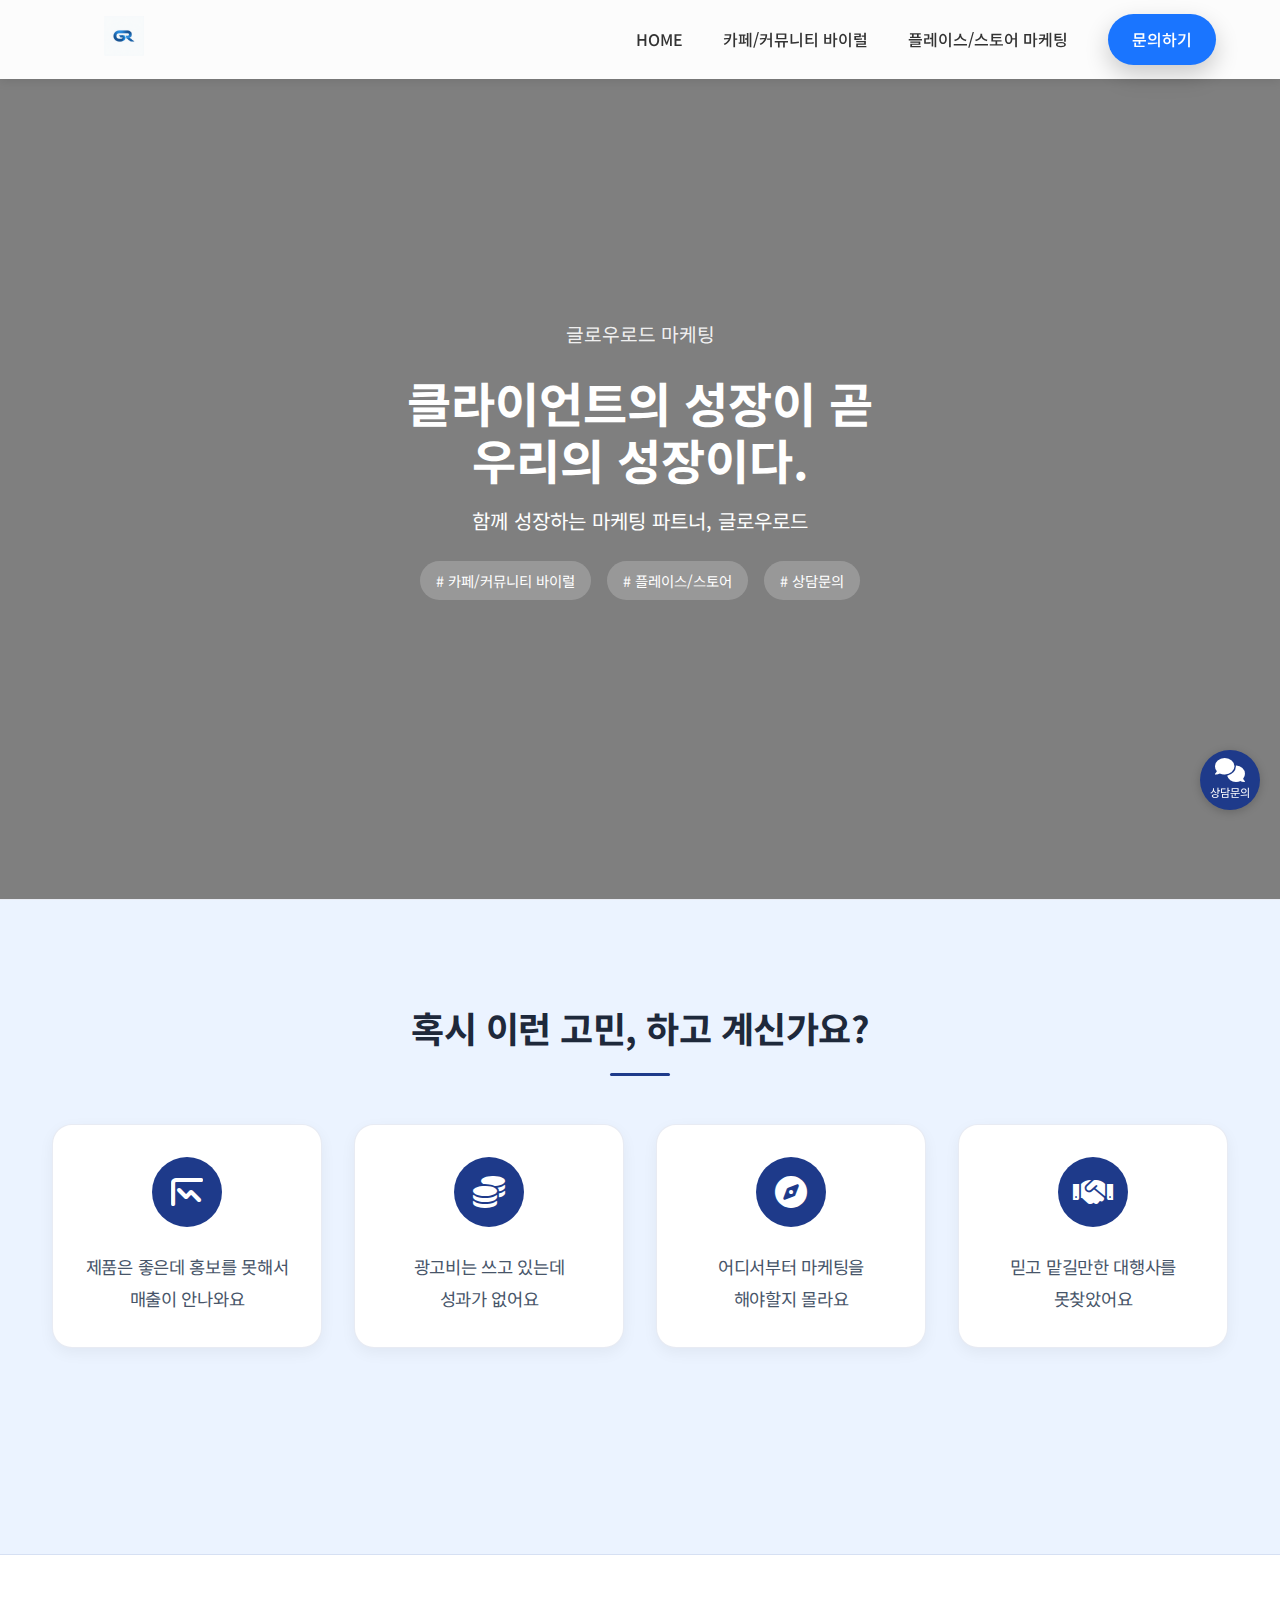
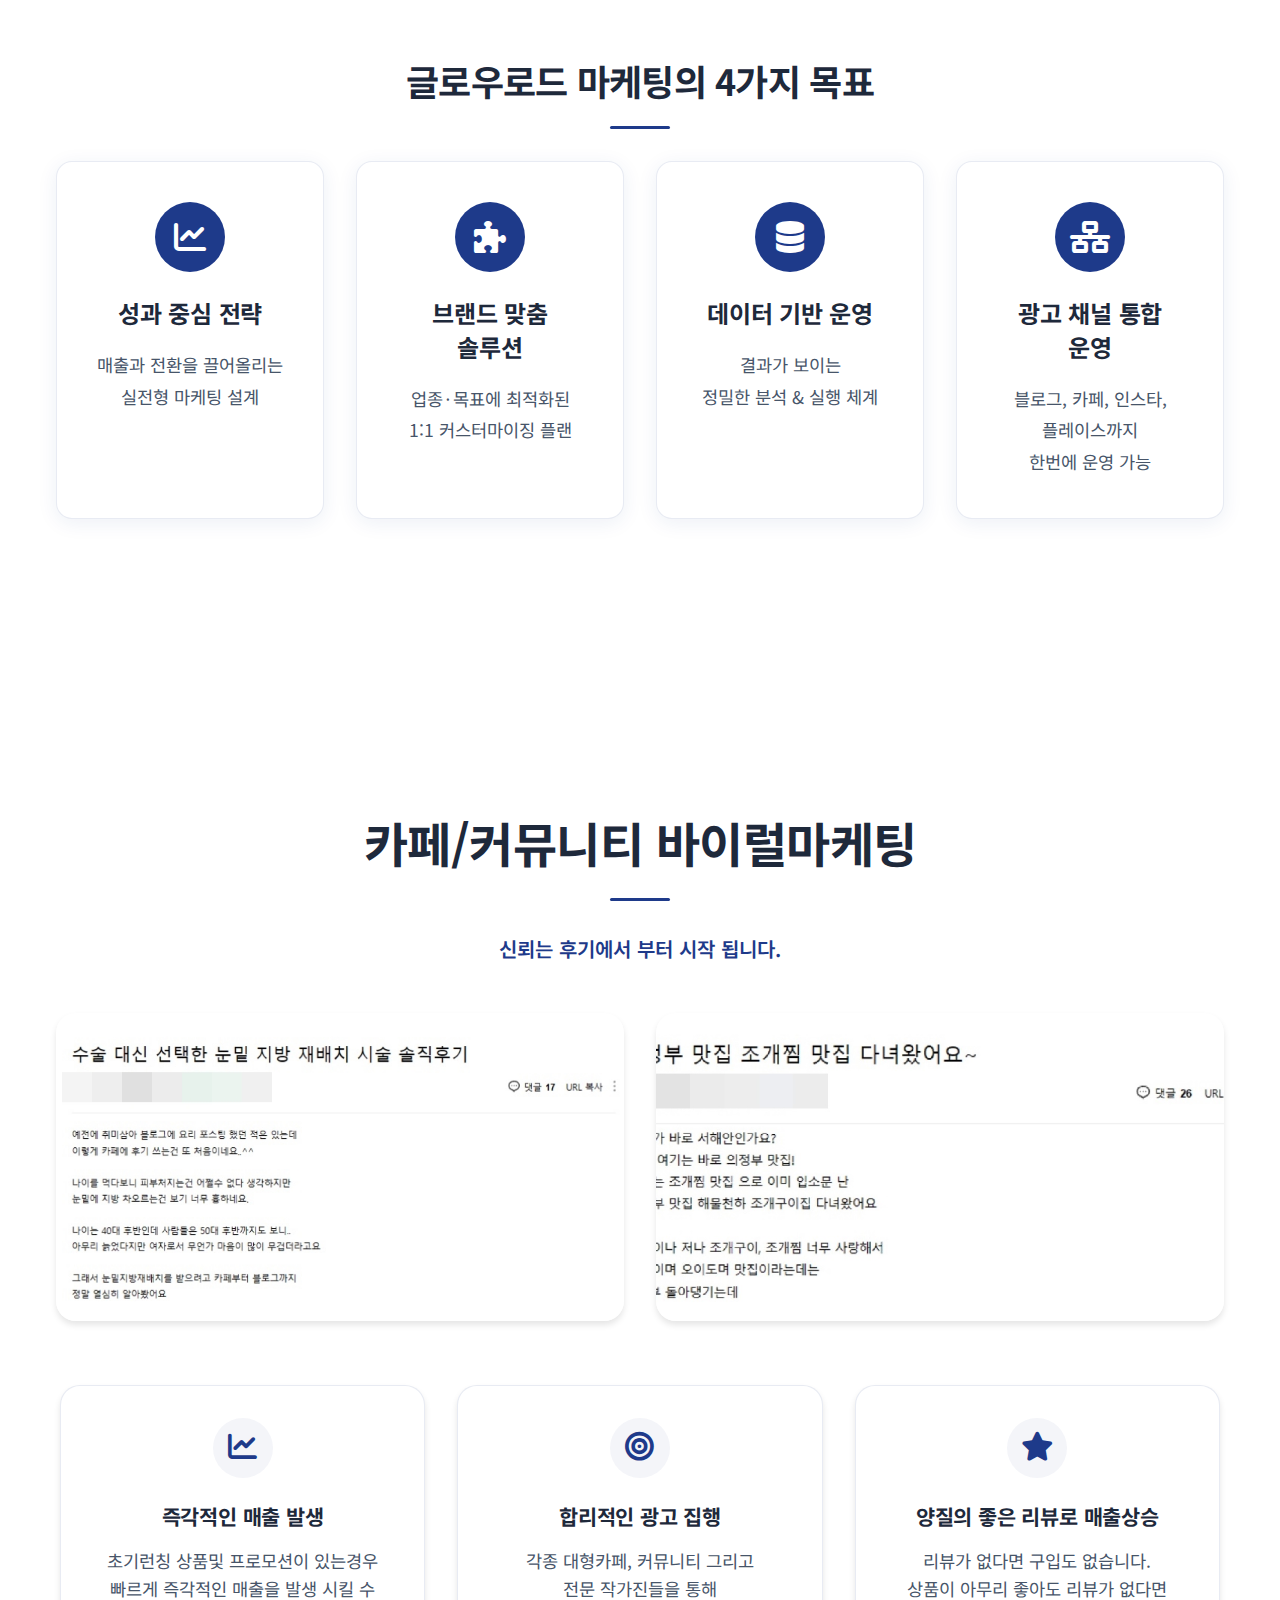
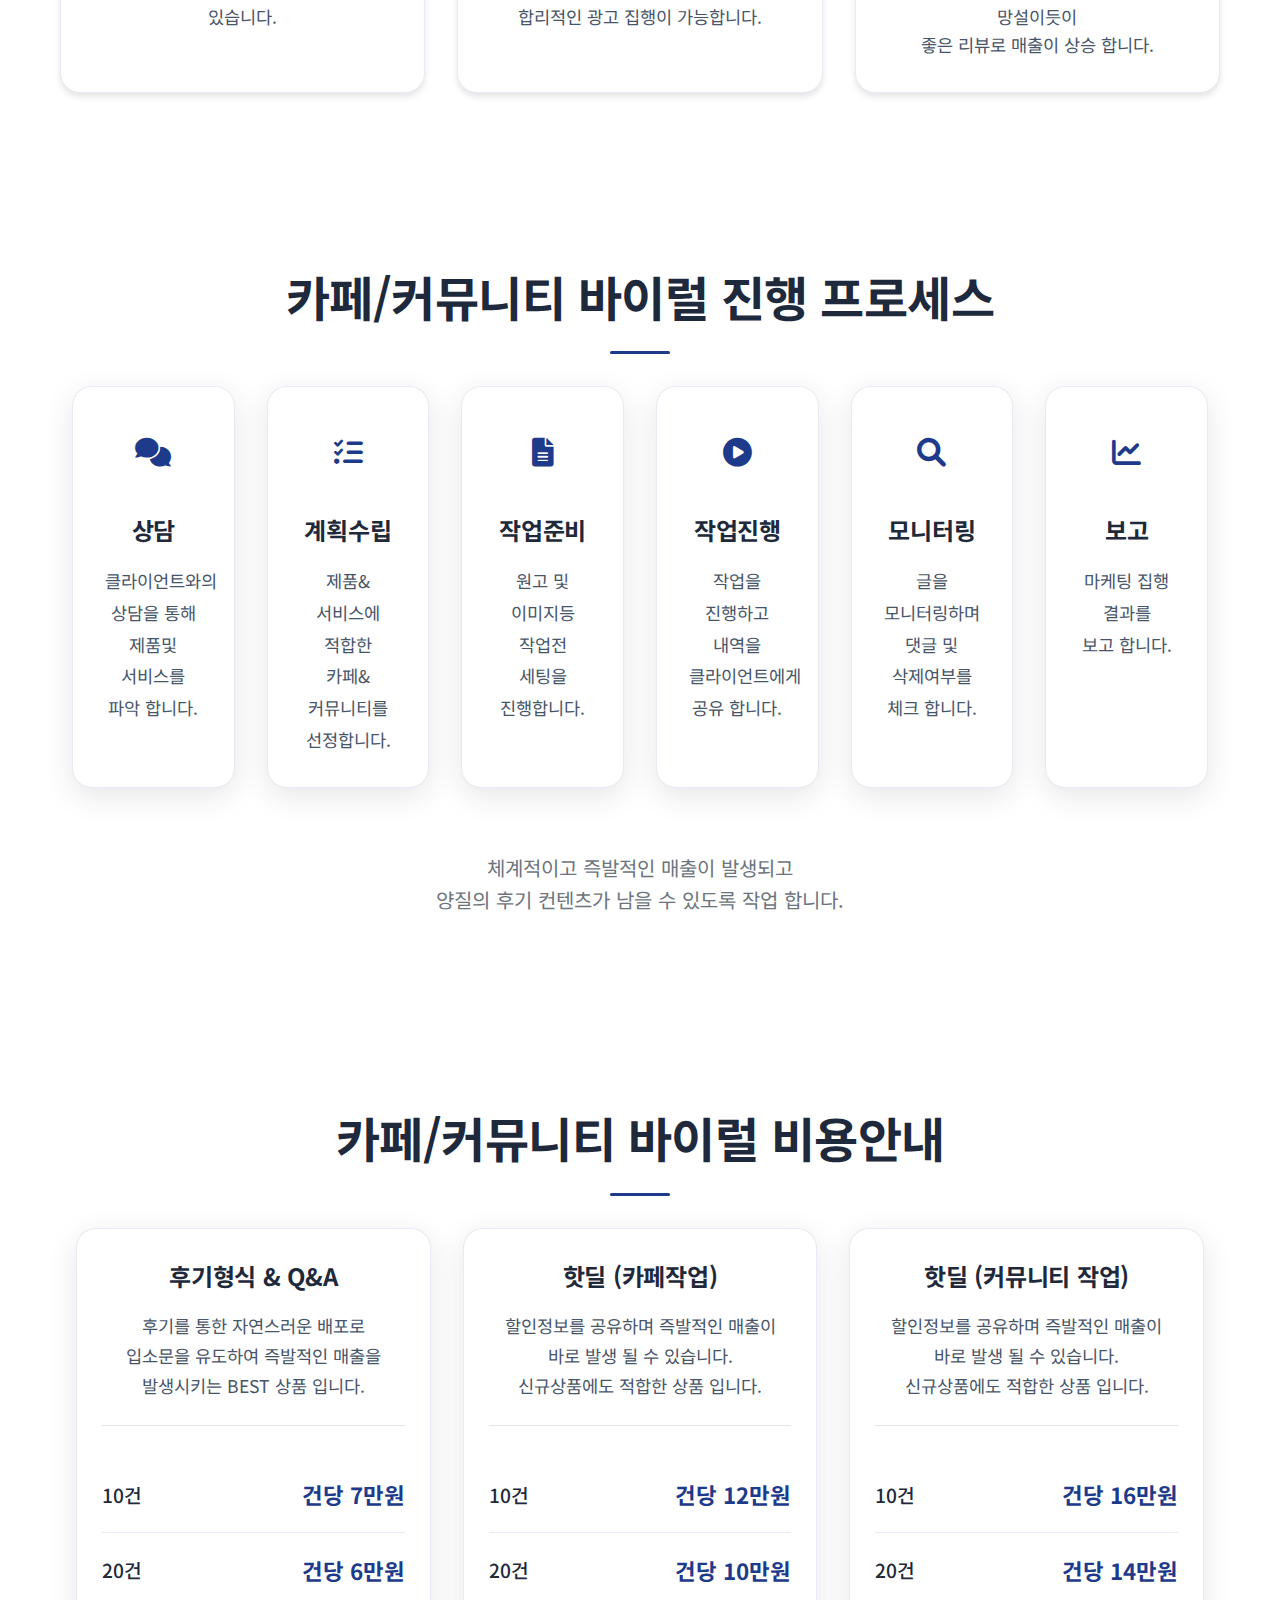
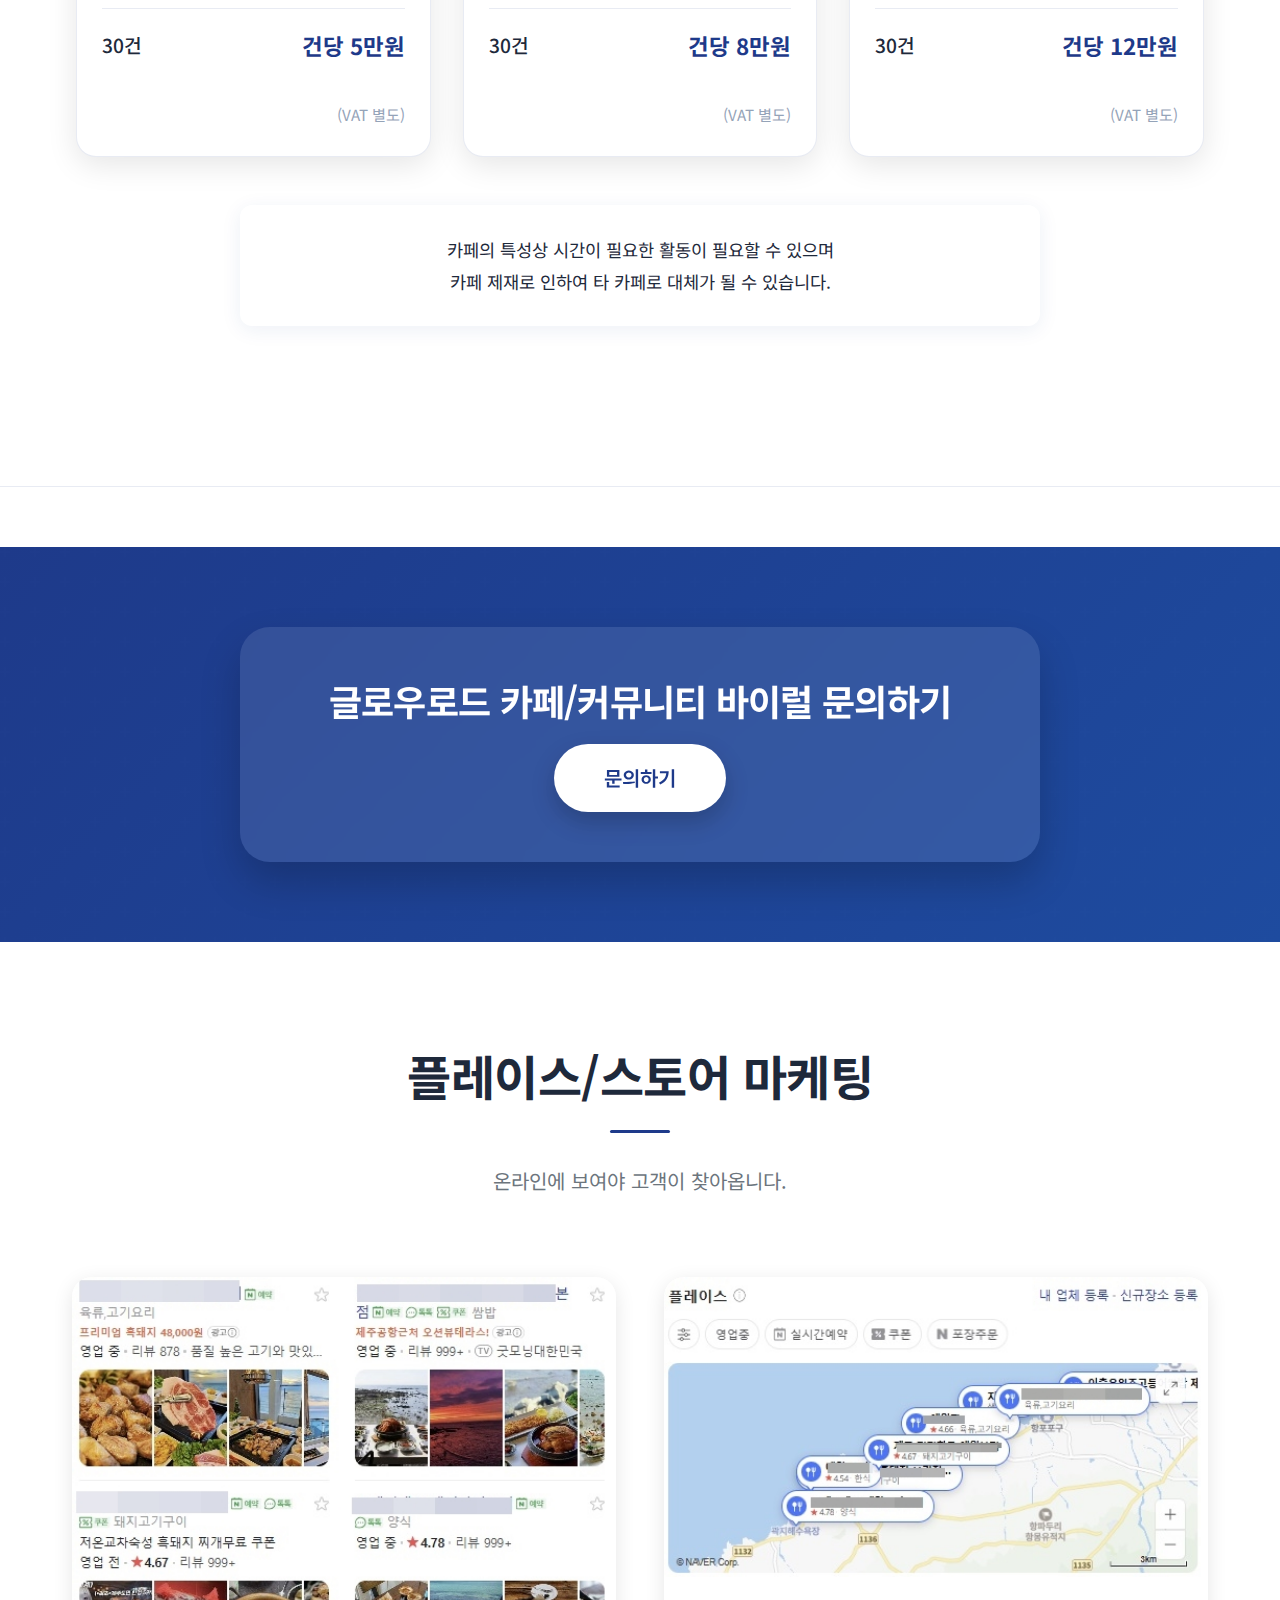
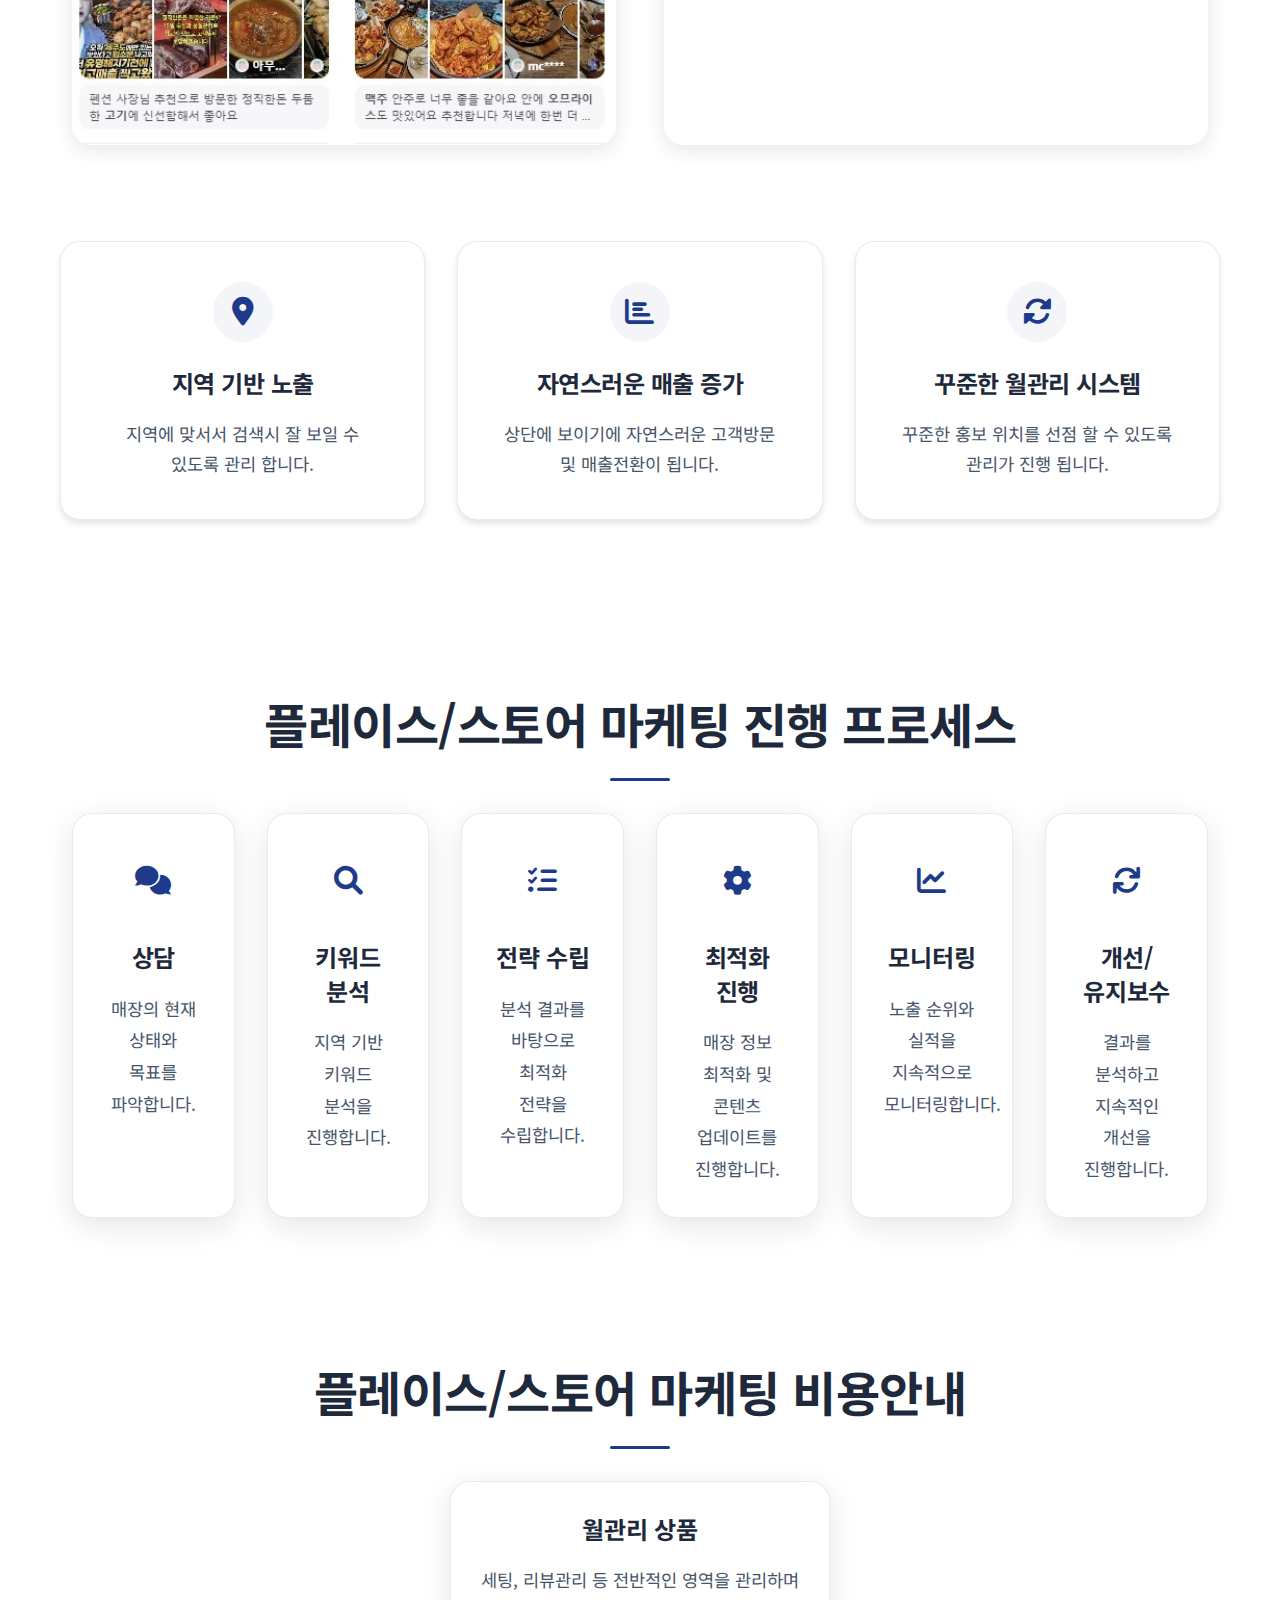
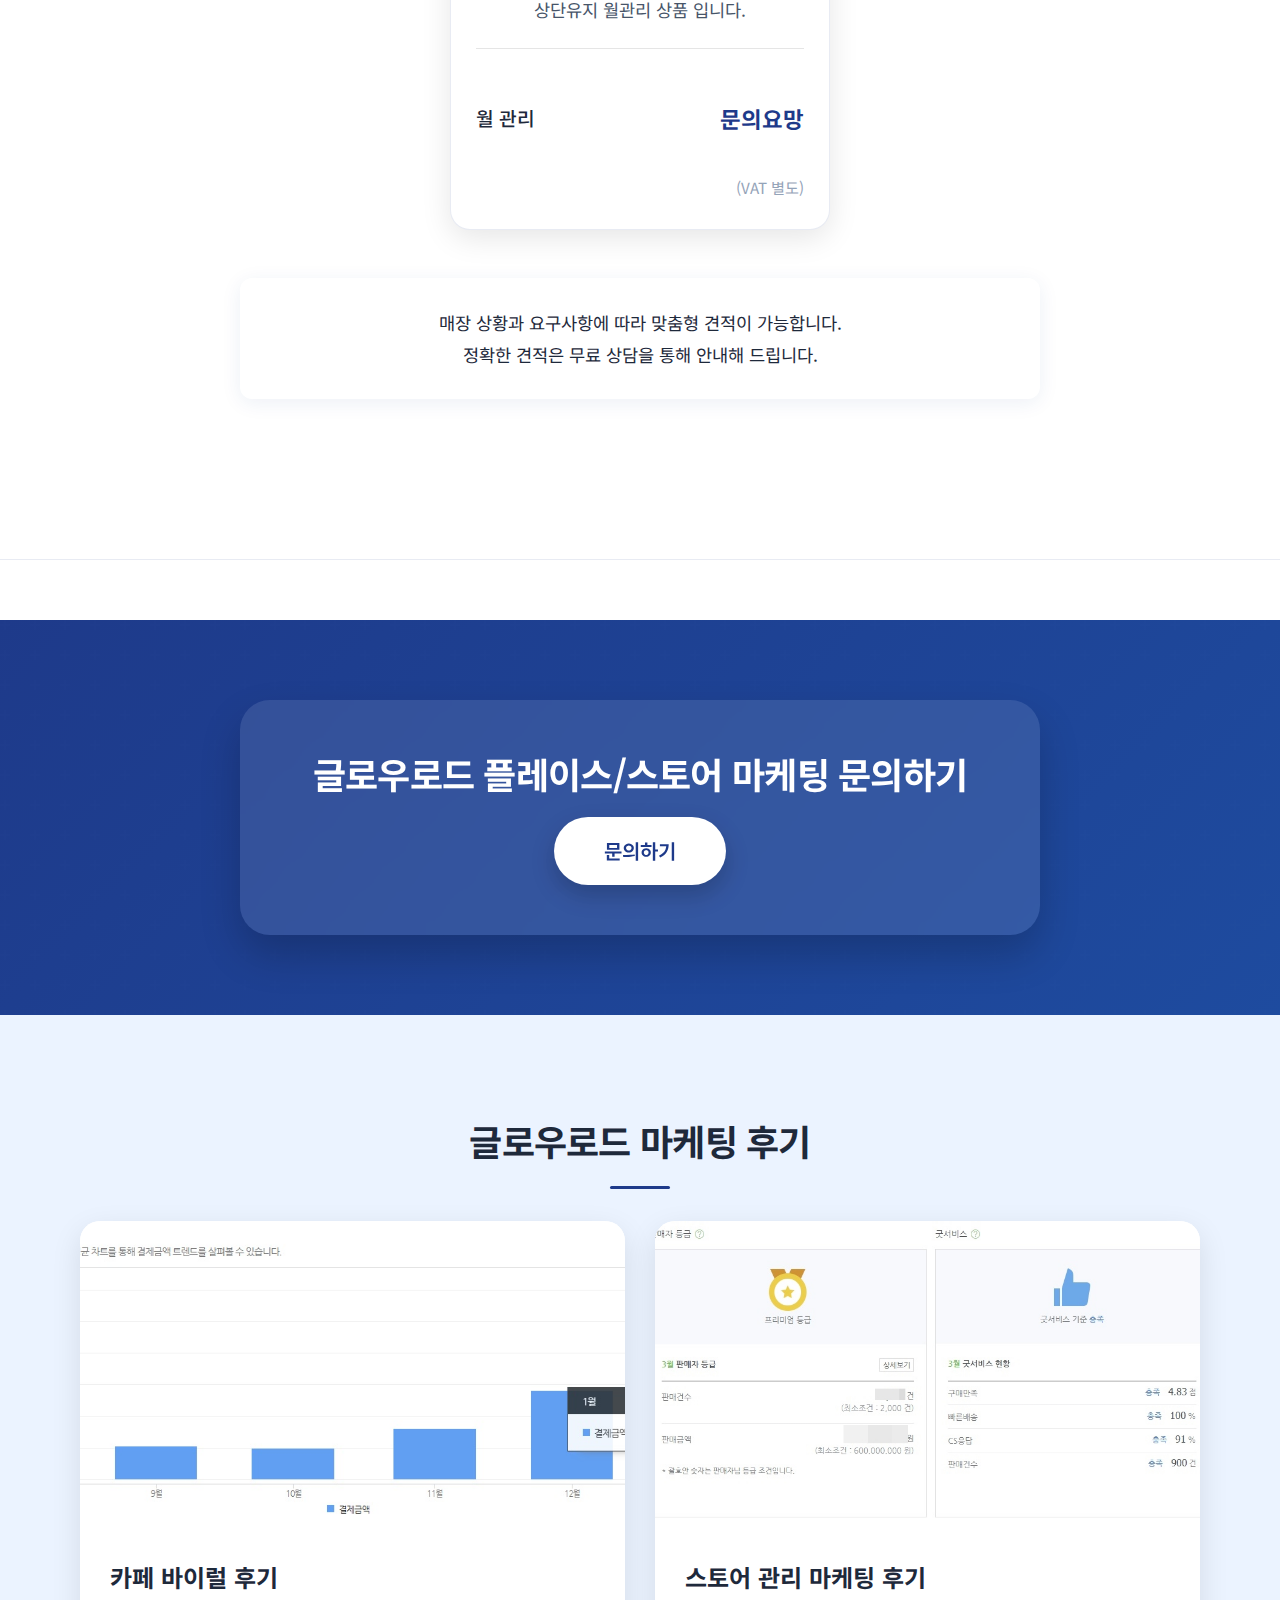
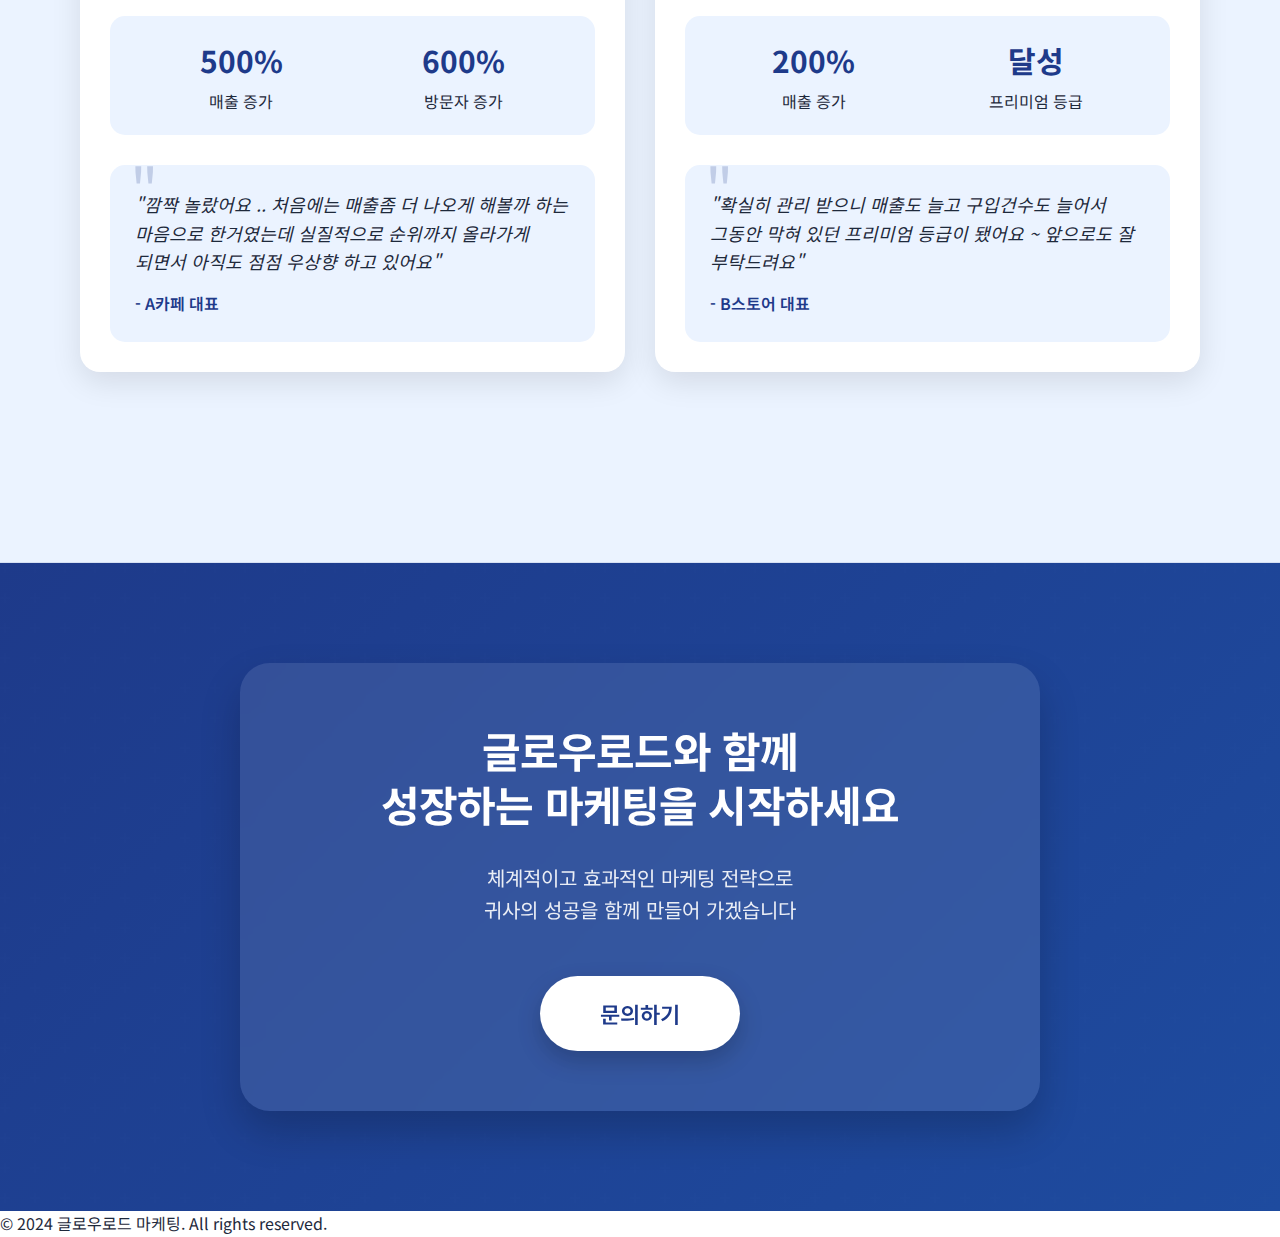
==== commit 0c55d7db: "feat: Update section order and marketing review section" ====
--- a/index.html
+++ b/index.html
@@ -63,6 +63,37 @@
             </div>
         </section>
 
+        <!-- 고민 해결 섹션 -->
+        <section class="pain-points">
+            <h2>혹시 이런 고민, 하고 계신가요?</h2>
+            <div class="pain-points-container">
+                <div class="pain-point">
+                    <div class="icon-wrapper">
+                        <i class="fas fa-chart-line fa-flip-vertical"></i>
+                    </div>
+                    <p>제품은 좋은데 홍보를 못해서<br>매출이 안나와요</p>
+                </div>
+                <div class="pain-point">
+                    <div class="icon-wrapper">
+                        <i class="fas fa-coins"></i>
+                    </div>
+                    <p>광고비는 쓰고 있는데<br>성과가 없어요</p>
+                </div>
+                <div class="pain-point">
+                    <div class="icon-wrapper">
+                        <i class="fas fa-compass"></i>
+                    </div>
+                    <p>어디서부터 마케팅을<br>해야할지 몰라요</p>
+                </div>
+                <div class="pain-point">
+                    <div class="icon-wrapper">
+                        <i class="fas fa-handshake"></i>
+                    </div>
+                    <p>믿고 맡길만한 대행사를<br>못찾았어요</p>
+                </div>
+            </div>
+        </section>
+
         <!-- 특장점 섹션 -->
         <section class="features" id="features">
             <h2 class="section-title">글로우로드 마케팅의 4가지 목표</h2>
@@ -94,37 +125,6 @@
                     </div>
                     <h3>광고 채널 통합 운영</h3>
                     <p>블로그, 카페, 인스타, 플레이스까지<br>한번에 운영 가능</p>
-                </div>
-            </div>
-        </section>
-
-        <!-- 고민 해결 섹션 -->
-        <section class="pain-points">
-            <h2>혹시 이런 고민, 하고 계신가요?</h2>
-            <div class="pain-points-container">
-                <div class="pain-point">
-                    <div class="icon-wrapper">
-                        <i class="fas fa-chart-line fa-flip-vertical"></i>
-                    </div>
-                    <p>제품은 좋은데 홍보를 못해서<br>매출이 안나와요</p>
-                </div>
-                <div class="pain-point">
-                    <div class="icon-wrapper">
-                        <i class="fas fa-coins"></i>
-                    </div>
-                    <p>광고비는 쓰고 있는데<br>성과가 없어요</p>
-                </div>
-                <div class="pain-point">
-                    <div class="icon-wrapper">
-                        <i class="fas fa-compass"></i>
-                    </div>
-                    <p>어디서부터 마케팅을<br>해야할지 몰라요</p>
-                </div>
-                <div class="pain-point">
-                    <div class="icon-wrapper">
-                        <i class="fas fa-handshake"></i>
-                    </div>
-                    <p>믿고 맡길만한 대행사를<br>못찾았어요</p>
                 </div>
             </div>
         </section>
@@ -435,56 +435,48 @@
         <!-- 성과/포트폴리오 섹션 -->
         <section id="portfolio" class="portfolio-section">
             <div class="section-content">
-                <h2 class="section-title">성공 사례</h2>
-                <div class="portfolio-filters">
-                    <button class="filter-btn active" data-filter="all">전체</button>
-                    <button class="filter-btn" data-filter="viral">카페/커뮤니티</button>
-                    <button class="filter-btn" data-filter="place">플레이스/스토어</button>
-                </div>
+                <h2 class="section-title">글로우로드 마케팅 후기</h2>
                 <div class="portfolio-grid">
-                    <div class="portfolio-item" data-category="viral">
-                        <div class="portfolio-image">
-                            <img src="images/portfolio-placeholder.jpg" alt="성공 사례 1">
-                        </div>
+                    <!-- 성공 사례 1 -->
+                    <div class="portfolio-item">
+                        <img src="images/성공사례1.jpg" alt="카페 바이럴 후기" class="portfolio-image">
                         <div class="portfolio-content">
-                            <h3>카페 바이럴 마케팅 성공 사례</h3>
-                            <div class="portfolio-stats">
-                                <div class="stat-item">
-                                    <span class="stat-label">매출 증가</span>
-                                    <span class="stat-value">200%</span>
-                                </div>
-                                <div class="stat-item">
-                                    <span class="stat-label">방문자 증가</span>
-                                    <span class="stat-value">300%</span>
-                                </div>
-                            </div>
-                            <p class="portfolio-description">카페의 특별한 메뉴와 분위기를 효과적으로 전달하여 매출과 방문자 수를 크게 증가시켰습니다.</p>
-                            <div class="client-review">
-                                <p>"예상보다 훨씬 좋은 결과를 얻었습니다. 특히 젊은 층의 방문이 크게 늘었어요."</p>
-                                <span class="client-name">- A카페 대표</span>
-                            </div>
-                        </div>
-                    </div>
-                    <div class="portfolio-item" data-category="place">
-                        <div class="portfolio-image">
-                            <img src="images/portfolio-placeholder.jpg" alt="성공 사례 2">
-                        </div>
+                            <h3>카페 바이럴 후기</h3>
+                            <div class="metrics-container">
+                                <div class="metric">
+                                    <span class="metric-value">500%</span>
+                                    <span class="metric-label">매출 증가</span>
+                                </div>
+                                <div class="metric">
+                                    <span class="metric-value">600%</span>
+                                    <span class="metric-label">방문자 증가</span>
+                                </div>
+                            </div>
+                            <div class="testimonial">
+                                <p class="quote">"깜짝 놀랐어요 .. 처음에는 매출좀 더 나오게 해볼까 하는 마음으로 한거였는데
+                                실질적으로 순위까지 올라가게 되면서 아직도 점점 우상향 하고 있어요"</p>
+                                <p class="author">- A카페 대표</p>
+                            </div>
+                        </div>
+                    </div>
+                    <!-- 성공 사례 2 -->
+                    <div class="portfolio-item">
+                        <img src="images/성공사례2.jpg" alt="스토어 관리 마케팅 후기" class="portfolio-image">
                         <div class="portfolio-content">
-                            <h3>스토어 플레이스 마케팅 성공 사례</h3>
-                            <div class="portfolio-stats">
-                                <div class="stat-item">
-                                    <span class="stat-label">예약 증가</span>
-                                    <span class="stat-value">150%</span>
-                                </div>
-                                <div class="stat-item">
-                                    <span class="stat-label">리뷰 증가</span>
-                                    <span class="stat-value">250%</span>
-                                </div>
-                            </div>
-                            <p class="portfolio-description">스토어의 특별한 서비스와 분위기를 효과적으로 전달하여 예약과 리뷰를 크게 증가시켰습니다.</p>
-                            <div class="client-review">
-                                <p>"고객들의 리뷰가 크게 늘어나고, 예약도 자연스럽게 늘어났습니다."</p>
-                                <span class="client-name">- B스토어 대표</span>
+                            <h3>스토어 관리 마케팅 후기</h3>
+                            <div class="metrics-container">
+                                <div class="metric">
+                                    <span class="metric-value">200%</span>
+                                    <span class="metric-label">매출 증가</span>
+                                </div>
+                                <div class="metric">
+                                    <span class="metric-value">달성</span>
+                                    <span class="metric-label">프리미엄 등급</span>
+                                </div>
+                            </div>
+                            <div class="testimonial">
+                                <p class="quote">"확실히 관리 받으니 매출도 늘고 구입건수도 늘어서 그동안 막혀 있던 프리미엄 등급이 됐어요 ~ 앞으로도 잘 부탁드려요"</p>
+                                <p class="author">- B스토어 대표</p>
                             </div>
                         </div>
                     </div>
--- a/style.css
+++ b/style.css
@@ -3139,84 +3139,136 @@
 }
 
 .portfolio-item {
-    background: white;
-    border-radius: 15px;
+    background: var(--white);
+    border-radius: 20px;
     overflow: hidden;
-    box-shadow: 0 5px 15px rgba(0,0,0,0.1);
-    transition: transform 0.3s ease;
+    box-shadow: 0 10px 30px rgba(0, 0, 0, 0.1);
+    transition: transform 0.3s ease, box-shadow 0.3s ease;
+    margin-bottom: 40px;
 }
 
 .portfolio-item:hover {
     transform: translateY(-5px);
+    box-shadow: 0 15px 40px rgba(0, 0, 0, 0.15);
 }
 
 .portfolio-image {
     width: 100%;
-    height: 200px;
-    overflow: hidden;
-}
-
-.portfolio-image img {
-    width: 100%;
-    height: 100%;
+    height: 300px;
     object-fit: cover;
 }
 
 .portfolio-content {
+    padding: 30px;
+}
+
+.portfolio-content h3 {
+    font-size: var(--font-size-2xl);
+    color: var(--text-dark);
+    margin-bottom: 20px;
+    font-weight: 700;
+}
+
+.metrics-container {
+    display: flex;
+    justify-content: space-around;
+    margin-bottom: 30px;
     padding: 20px;
-}
-
-.portfolio-content h3 {
+    background: var(--lighter-blue);
+    border-radius: 15px;
+}
+
+.metric {
+    text-align: center;
+}
+
+.metric-value {
+    display: block;
+    font-size: var(--font-size-3xl);
+    font-weight: 700;
+    color: var(--primary-blue);
+    margin-bottom: 5px;
+}
+
+.metric-label {
+    font-size: var(--font-size-base);
+    color: var(--text-dark);
+}
+
+.portfolio-description {
+    font-size: var(--font-size-lg);
+    line-height: 1.6;
+    color: var(--text-dark);
+    margin-bottom: 30px;
+}
+
+.testimonial {
+    background: var(--lighter-blue);
+    padding: 25px;
+    border-radius: 15px;
+    position: relative;
+}
+
+.testimonial::before {
+    content: '"';
+    position: absolute;
+    top: -20px;
+    left: 20px;
+    font-size: 60px;
+    color: var(--primary-blue);
+    opacity: 0.2;
+}
+
+.quote {
+    font-size: var(--font-size-lg);
+    line-height: 1.6;
+    color: var(--text-dark);
     margin-bottom: 15px;
-    color: var(--text-color);
-}
-
-.portfolio-stats {
-    display: grid;
-    grid-template-columns: 1fr 1fr;
-    gap: 15px;
-    margin-bottom: 15px;
-}
-
-.stat-item {
-    text-align: center;
-    padding: 10px;
-    background: #f8f9fa;
-    border-radius: 8px;
-}
-
-.stat-label {
-    display: block;
-    font-size: 0.9em;
-    color: #666;
-    margin-bottom: 5px;
-}
-
-.stat-value {
-    font-size: 1.5em;
-    font-weight: 700;
-    color: var(--primary-color);
-}
-
-.portfolio-description {
-    margin-bottom: 15px;
-    color: #666;
-}
-
-.client-review {
-    padding: 15px;
-    background: #f8f9fa;
-    border-radius: 8px;
-}
-
-.client-review p {
     font-style: italic;
-    margin-bottom: 10px;
-}
-
-.client-name {
-    color: var(--primary-color);
+}
+
+.author {
+    font-size: var(--font-size-base);
+    color: var(--primary-blue);
     font-weight: 600;
+}
+
+@media (max-width: 768px) {
+    .portfolio-image {
+        height: 250px;
+    }
+
+    .portfolio-content {
+        padding: 20px;
+    }
+
+    .portfolio-content h3 {
+        font-size: var(--font-size-xl);
+    }
+
+    .metric-value {
+        font-size: var(--font-size-2xl);
+    }
+
+    .portfolio-description,
+    .quote {
+        font-size: var(--font-size-base);
+    }
+}
+
+@media (max-width: 480px) {
+    .portfolio-image {
+        height: 200px;
+    }
+
+    .metrics-container {
+        flex-direction: column;
+        gap: 20px;
+    }
+
+    .metric {
+        margin-bottom: 15px;
+    }
 }
 
 /* 마케팅 프로세스 시각화 섹션 */
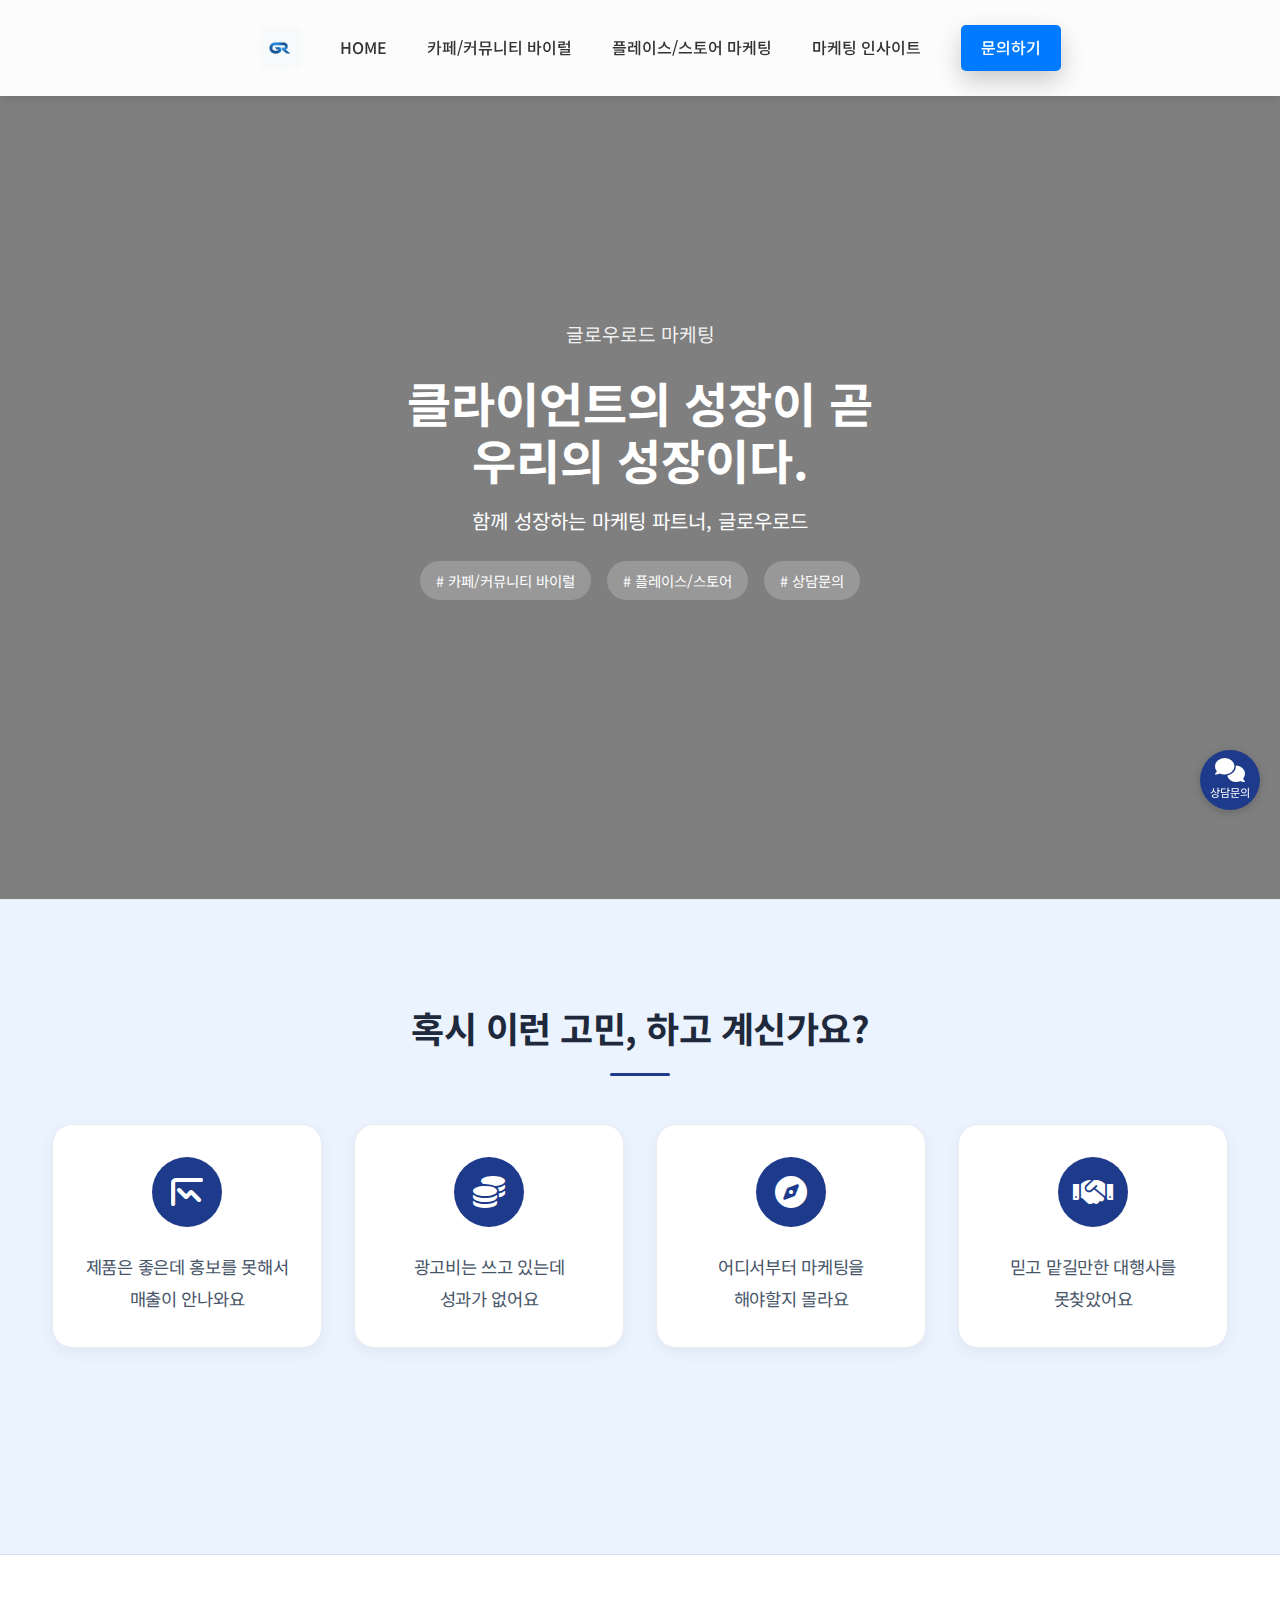
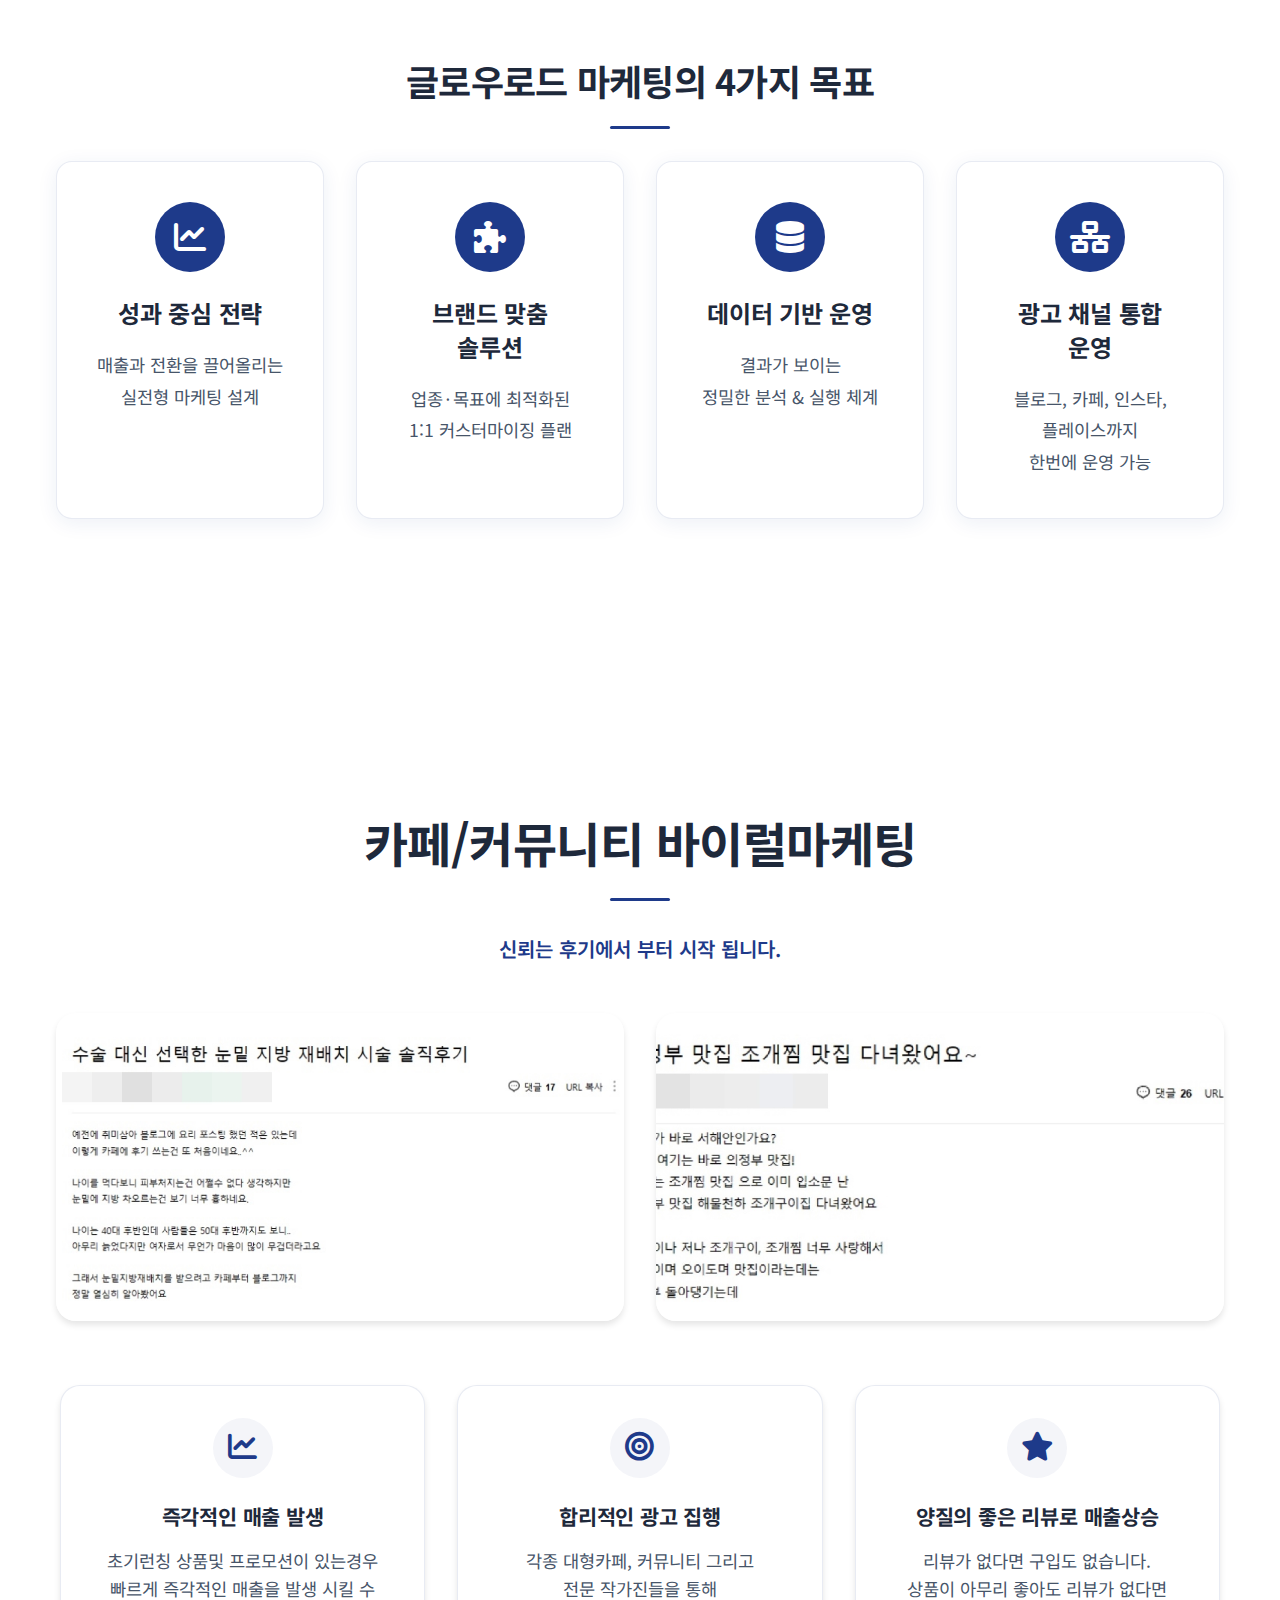
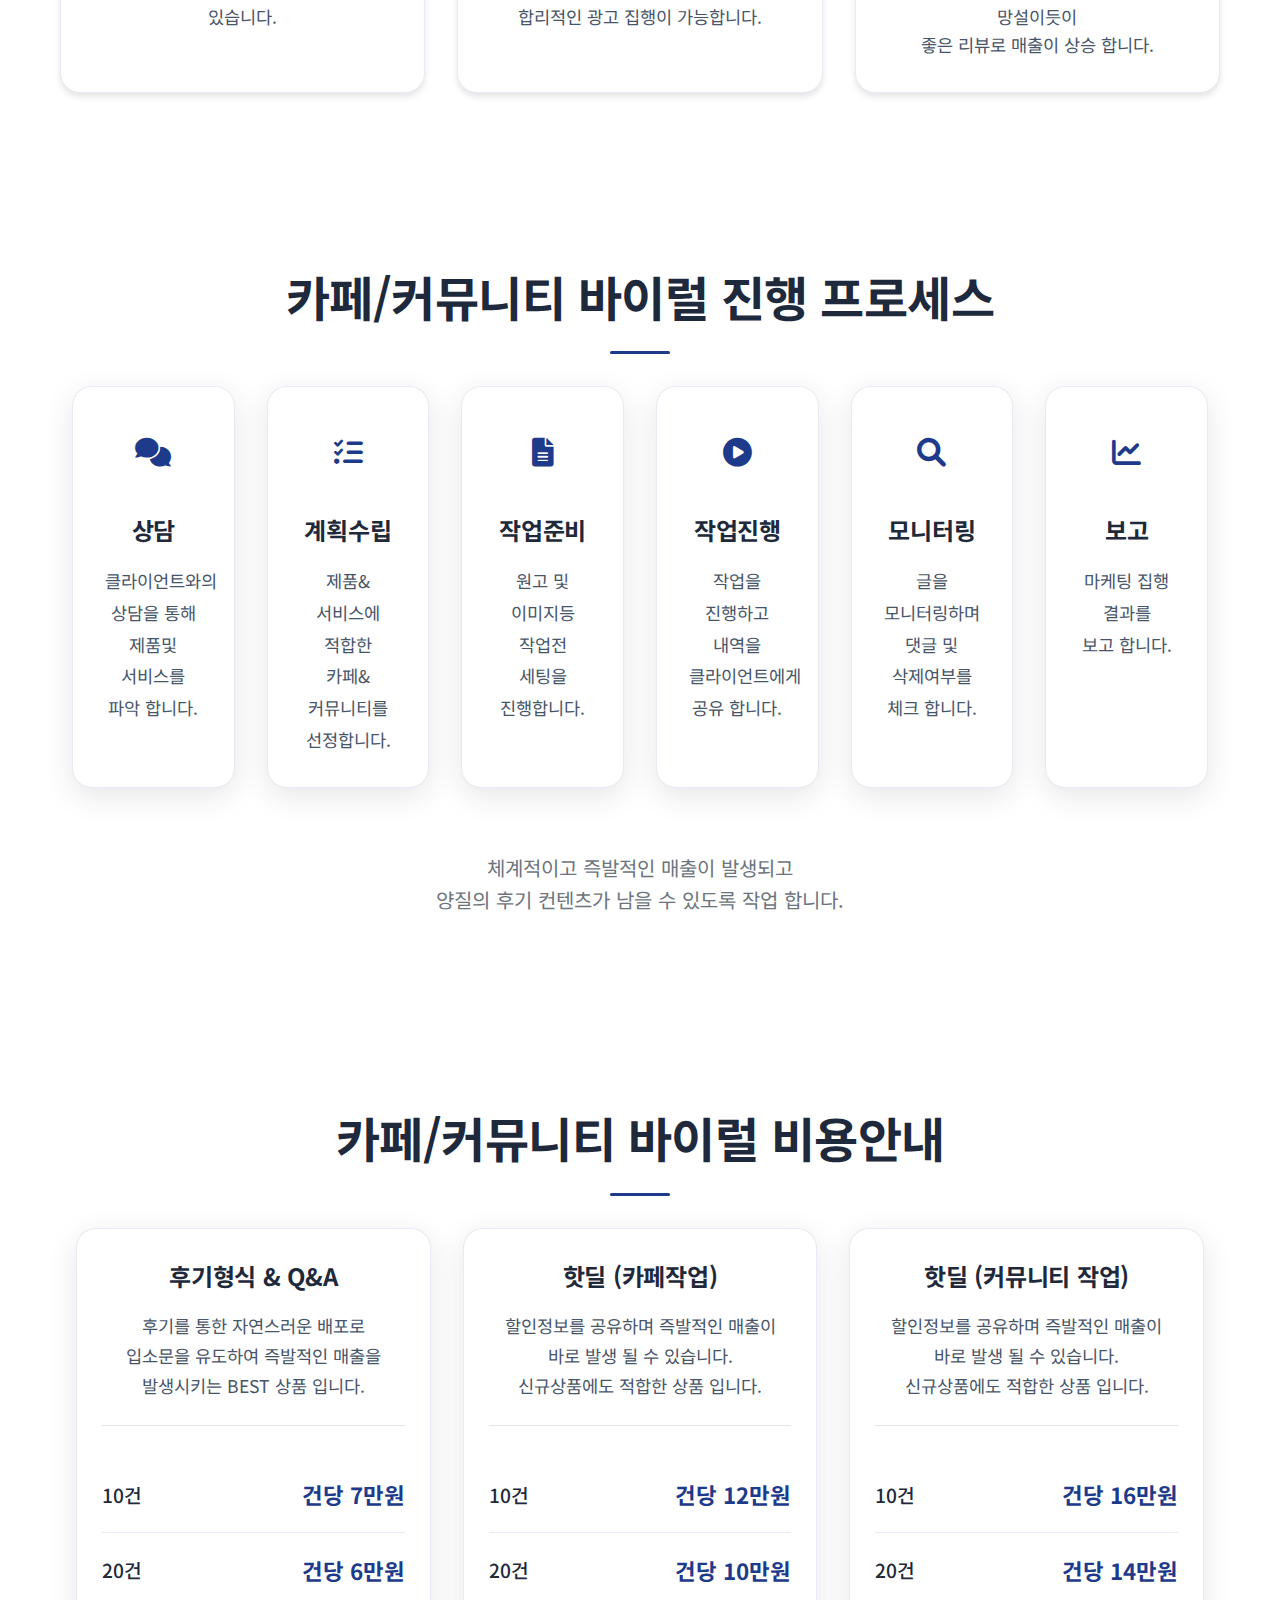
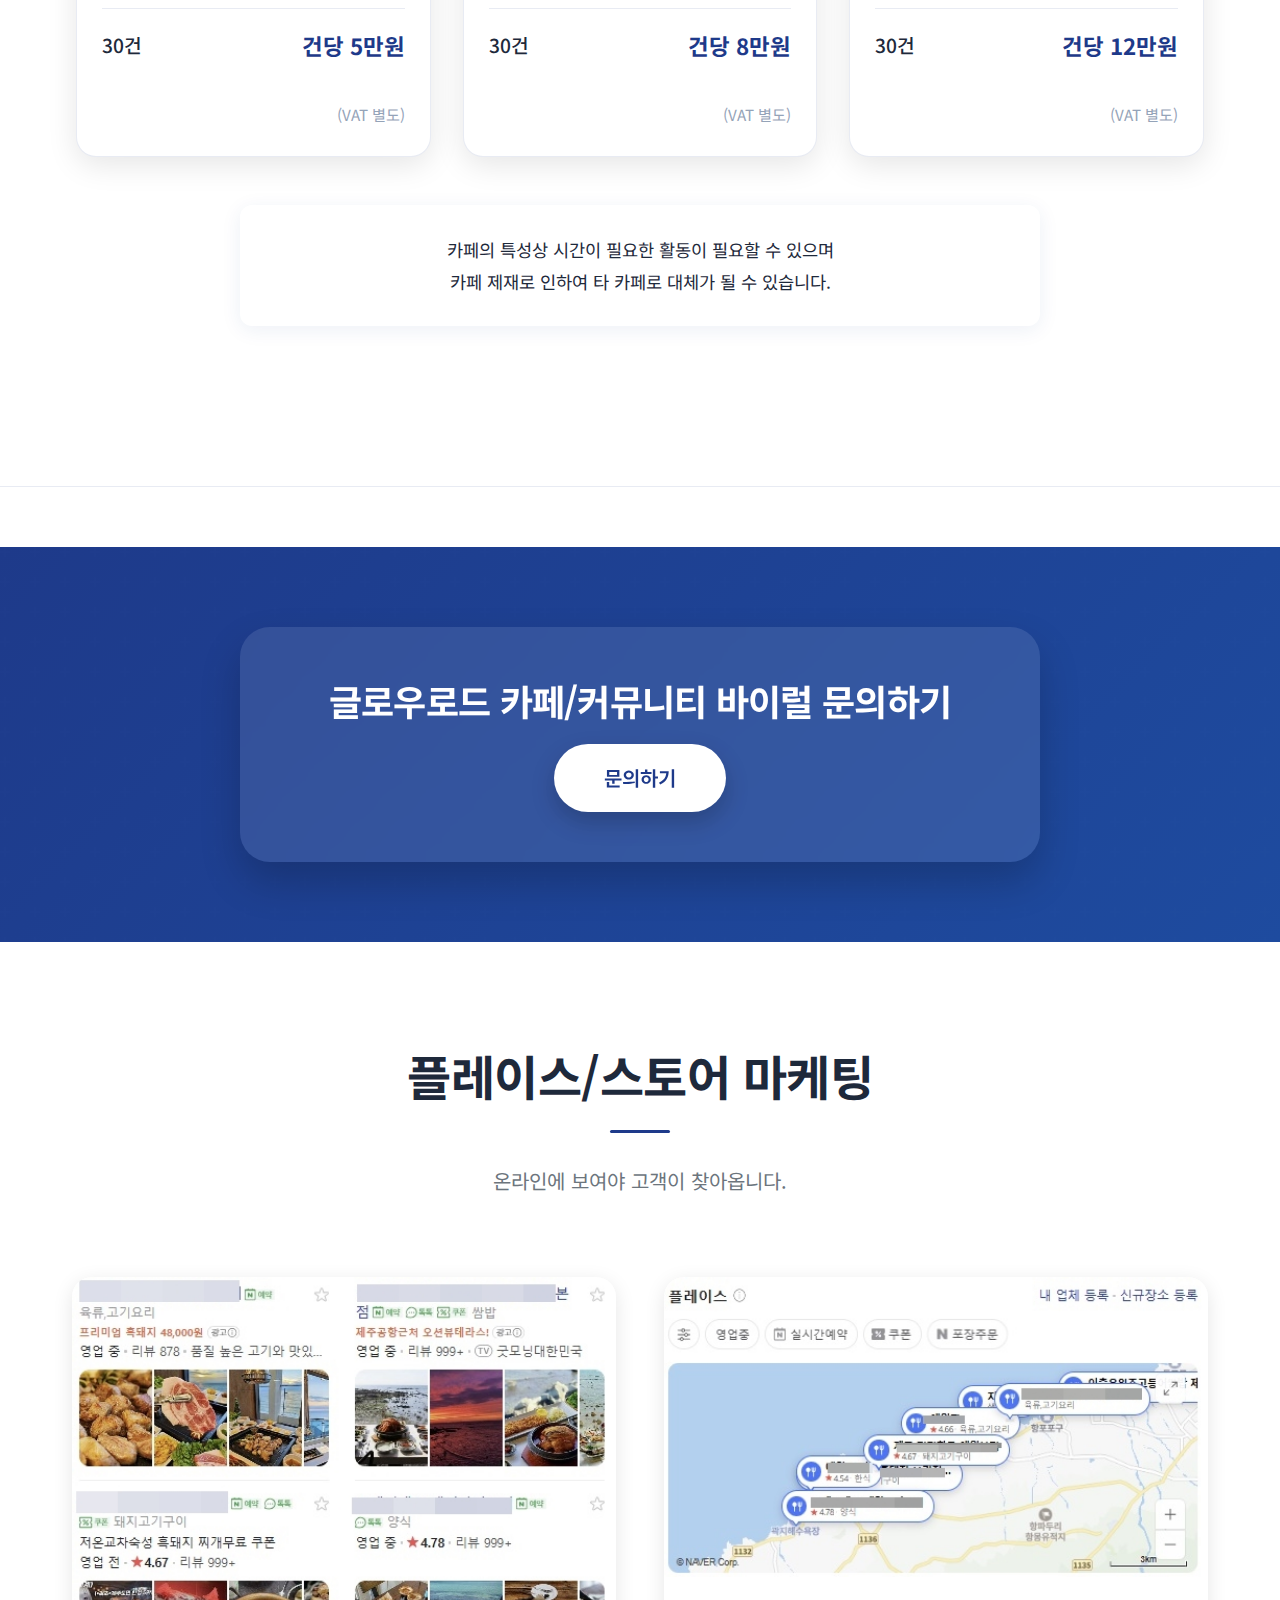
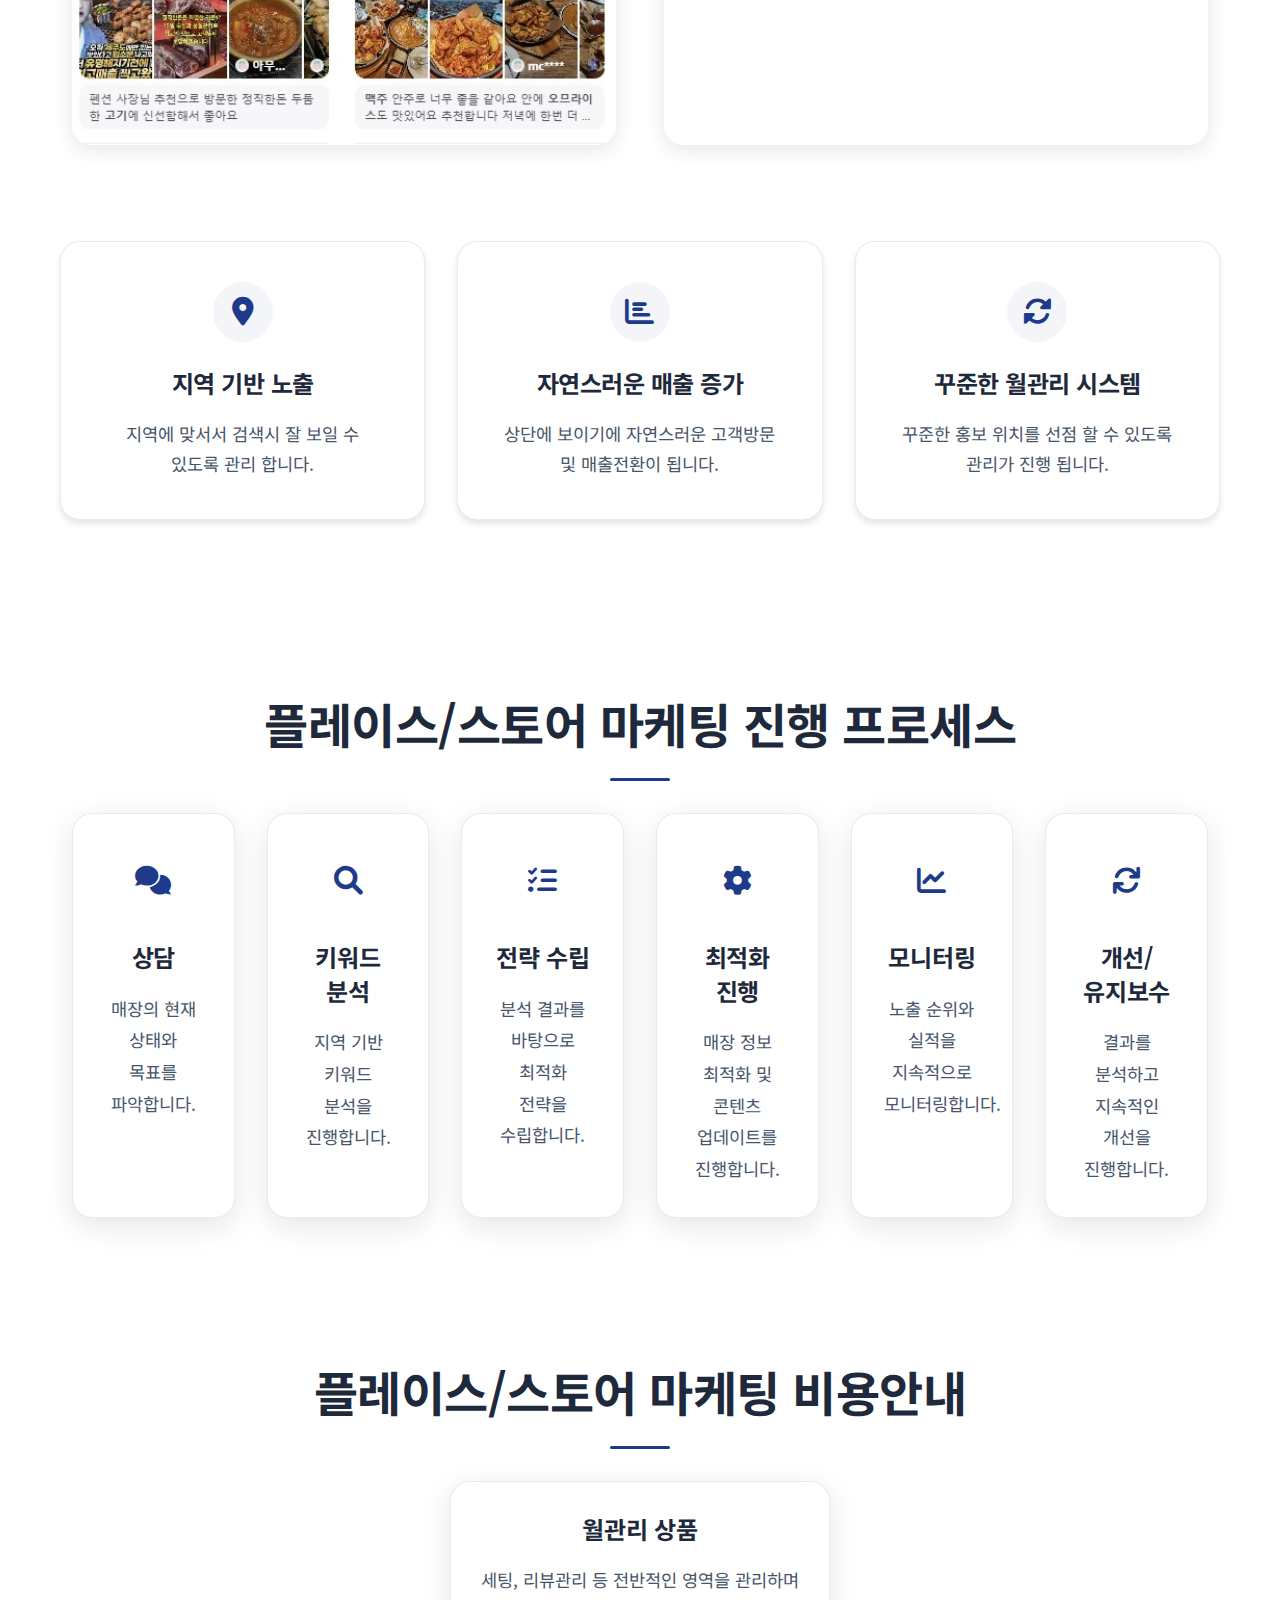
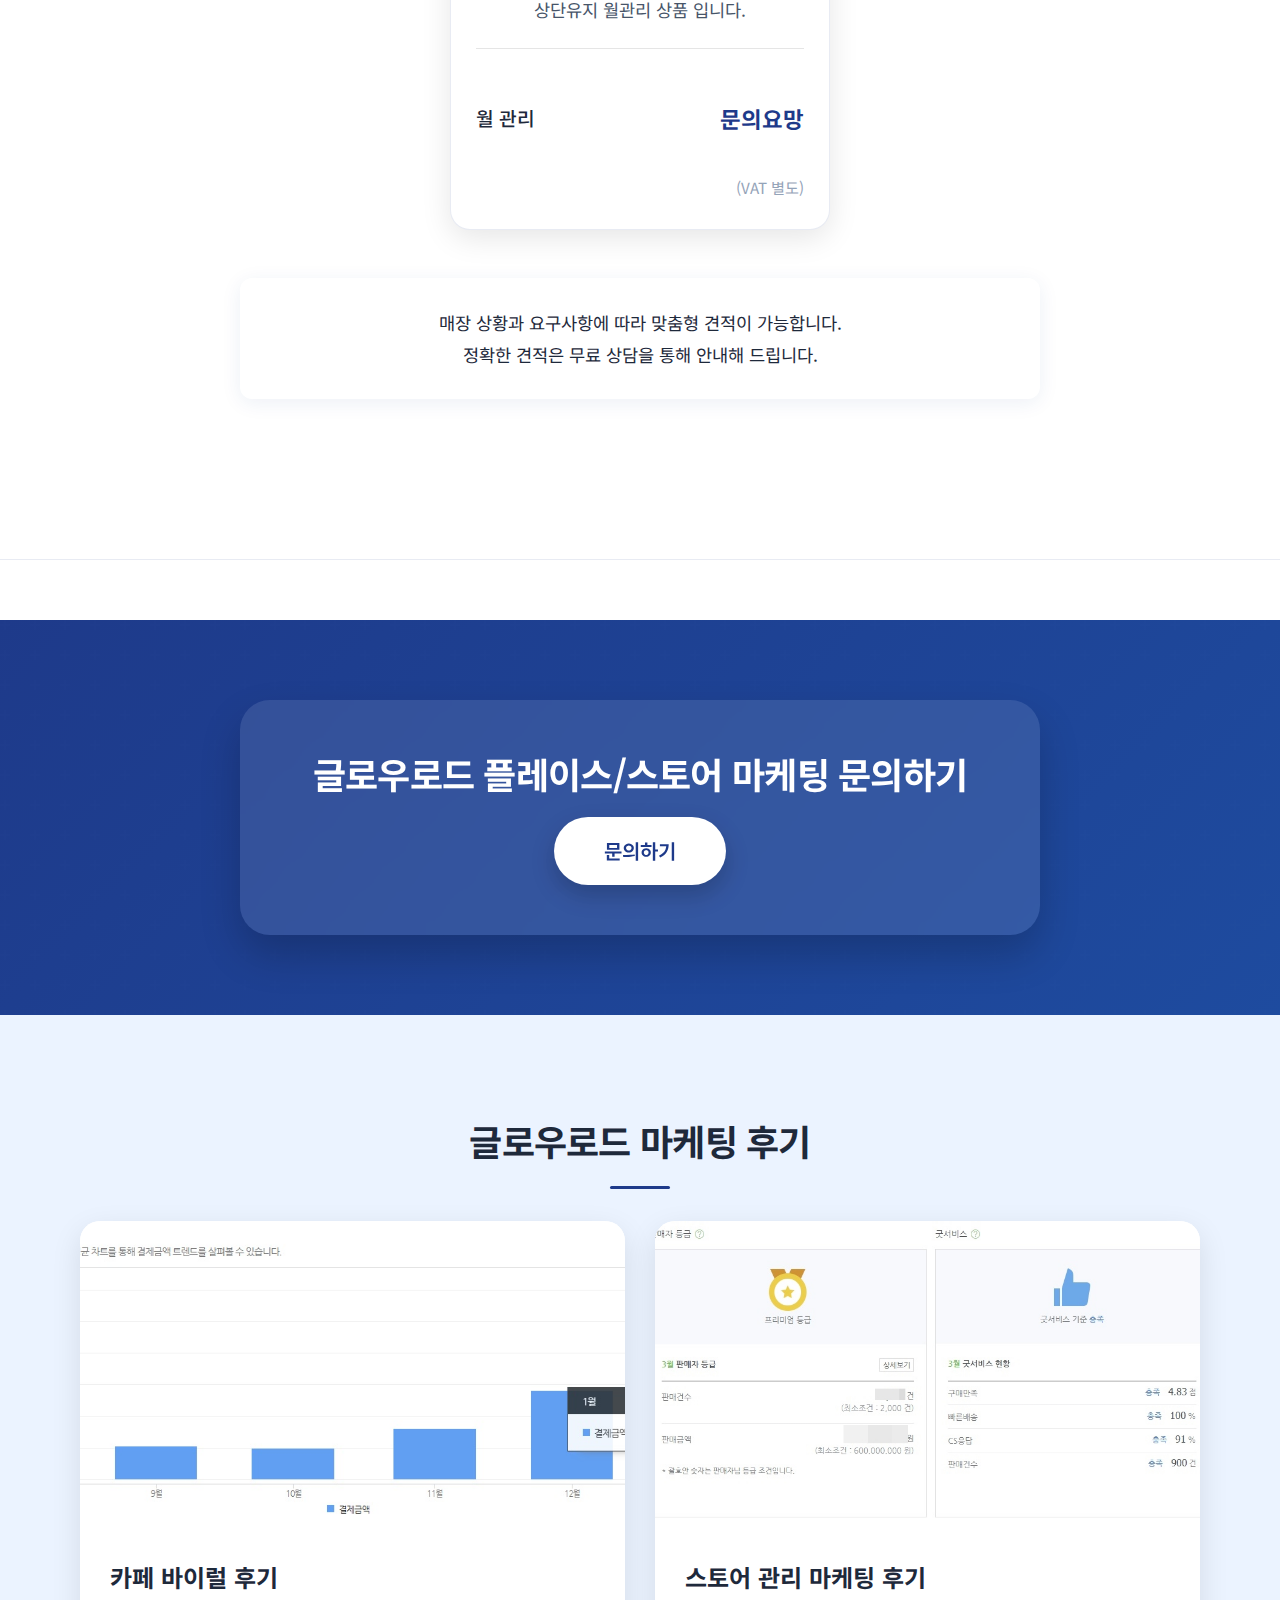
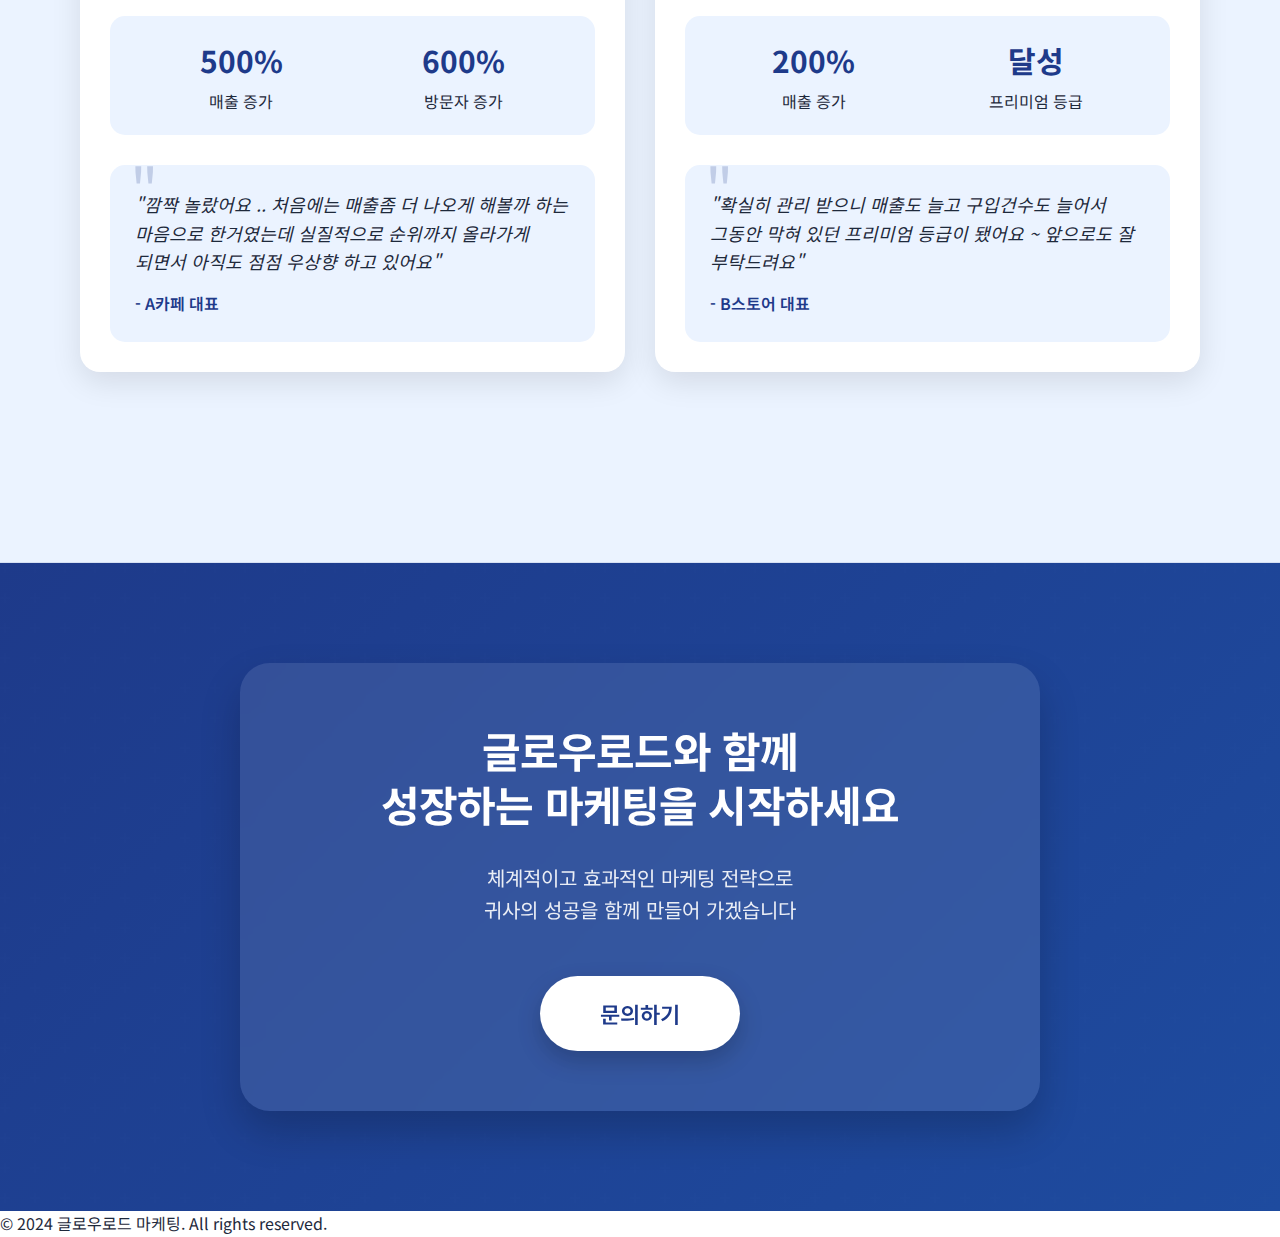
==== commit a058d5ab: "Initial commit: Add marketing insights blog" ====
--- a/index.html
+++ b/index.html
@@ -23,22 +23,23 @@
     <header>
         <!-- 네비게이션 바 -->
         <nav class="navbar" role="navigation" aria-label="메인 메뉴">
-            <div class="logo">
-                <a href="#" aria-label="글로우로드 홈">
+            <div class="nav-content">
+                <a href="#" class="logo" aria-label="글로우로드 홈">
                     <img src="images/logo.png.png" alt="글로우로드 로고" width="120" height="40">
                 </a>
-            </div>
-            <button class="mobile-menu-btn">
-                <span></span>
-                <span></span>
-                <span></span>
-            </button>
-            <ul class="nav-links">
-                <li><a href="#home">HOME</a></li>
-                <li><a href="#viral">카페/커뮤니티 바이럴</a></li>
-                <li><a href="#place">플레이스/스토어 마케팅</a></li>
-                <li><a href="http://pf.kakao.com/_xaidxfn/chat" class="contact-btn">문의하기</a></li>
-            </ul>
+                <button class="mobile-menu-btn">
+                    <span></span>
+                    <span></span>
+                    <span></span>
+                </button>
+                <ul class="nav-links">
+                    <li><a href="#home">HOME</a></li>
+                    <li><a href="#viral">카페/커뮤니티 바이럴</a></li>
+                    <li><a href="#place">플레이스/스토어 마케팅</a></li>
+                    <li><a href="blog.html">마케팅 인사이트</a></li>
+                    <li><a href="http://pf.kakao.com/_xaidxfn/chat" class="contact-btn">문의하기</a></li>
+                </ul>
+            </div>
         </nav>
     </header>
 
@@ -506,6 +507,7 @@
             <li><a href="#home">HOME</a></li>
             <li><a href="#viral">카페/커뮤니티 바이럴</a></li>
             <li><a href="#place">플레이스/스토어 마케팅</a></li>
+            <li><a href="blog.html">마케팅 인사이트</a></li>
             <li><a href="http://pf.kakao.com/_xaidxfn/chat">문의하기</a></li>
         </ul>
     </div>
--- a/style.css
+++ b/style.css
@@ -94,56 +94,47 @@
     }
 }
 
+.nav-content {
+    display: flex;
+    justify-content: space-between;
+    align-items: center;
+    max-width: 1200px;
+    margin: 0 auto;
+    padding: 0 20px;
+    height: 80px;
+}
+
 .nav-links {
     display: flex;
-    gap: 2.5rem;
     align-items: center;
-    margin: 0;
-    padding: 0;
+    gap: 40px;
+    margin-left: auto;
     list-style: none;
 }
 
 .nav-links li a {
     color: #333;
     text-decoration: none;
-    font-size: 1rem;
     font-weight: 500;
-    padding: 0.5rem 0;
-    position: relative;
+    font-size: 16px;
     transition: color 0.3s ease;
 }
 
-.nav-links li a::after {
-    content: '';
-    position: absolute;
-    bottom: 0;
-    left: 0;
-    width: 0;
-    height: 2px;
-    background-color: #1a75ff;
-    transition: width 0.3s ease;
-}
-
 .nav-links li a:hover {
-    color: #1a75ff;
-}
-
-.nav-links li a:hover::after {
-    width: 100%;
+    color: #007bff;
 }
 
 .nav-links li a.contact-btn {
-    background-color: #1a75ff;
+    background-color: #007bff;
     color: white;
-    padding: 0.8rem 1.5rem;
-    border-radius: 30px;
-    transition: all 0.3s ease;
+    padding: 10px 20px;
+    border-radius: 5px;
+    transition: background-color 0.3s ease;
 }
 
 .nav-links li a.contact-btn:hover {
     background-color: #0056b3;
-    transform: translateY(-2px);
-    box-shadow: 0 5px 15px rgba(0, 0, 0, 0.2);
+    color: white;
 }
 
 .nav-links li a.contact-btn::after {
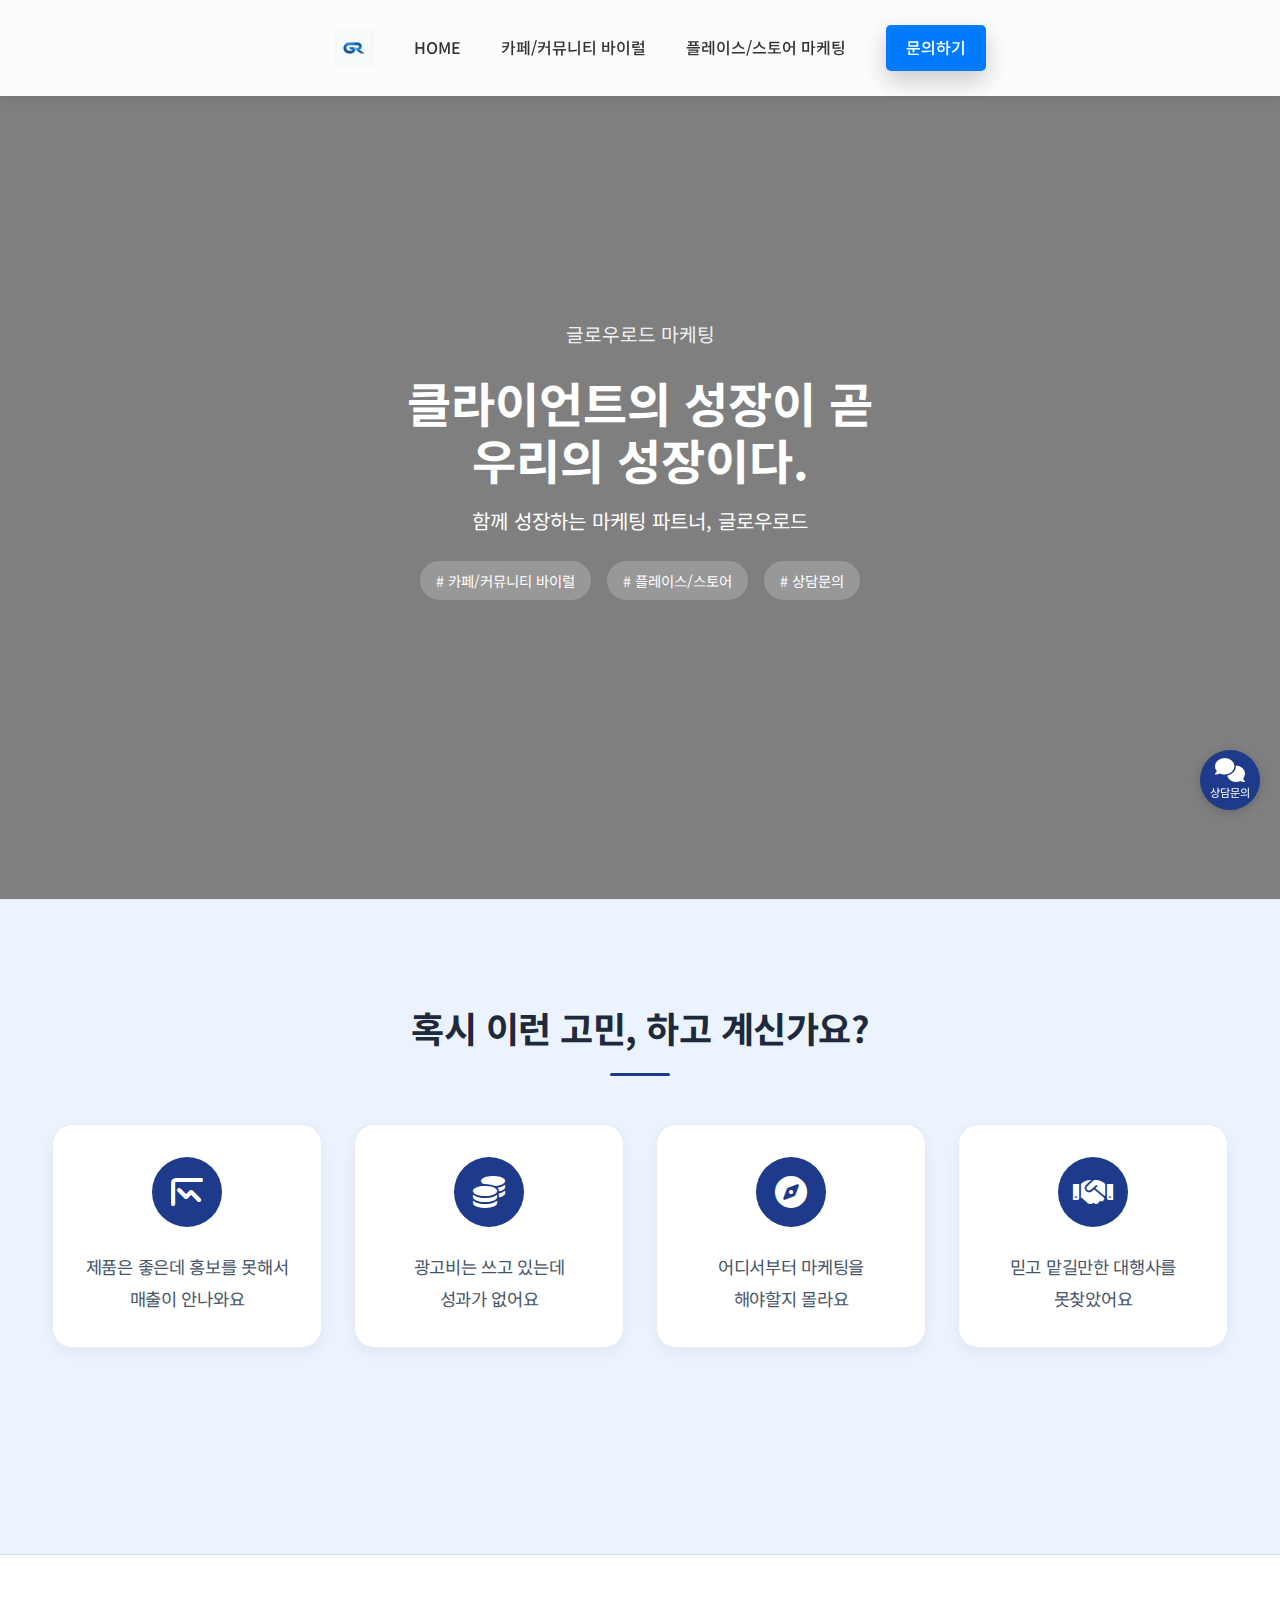
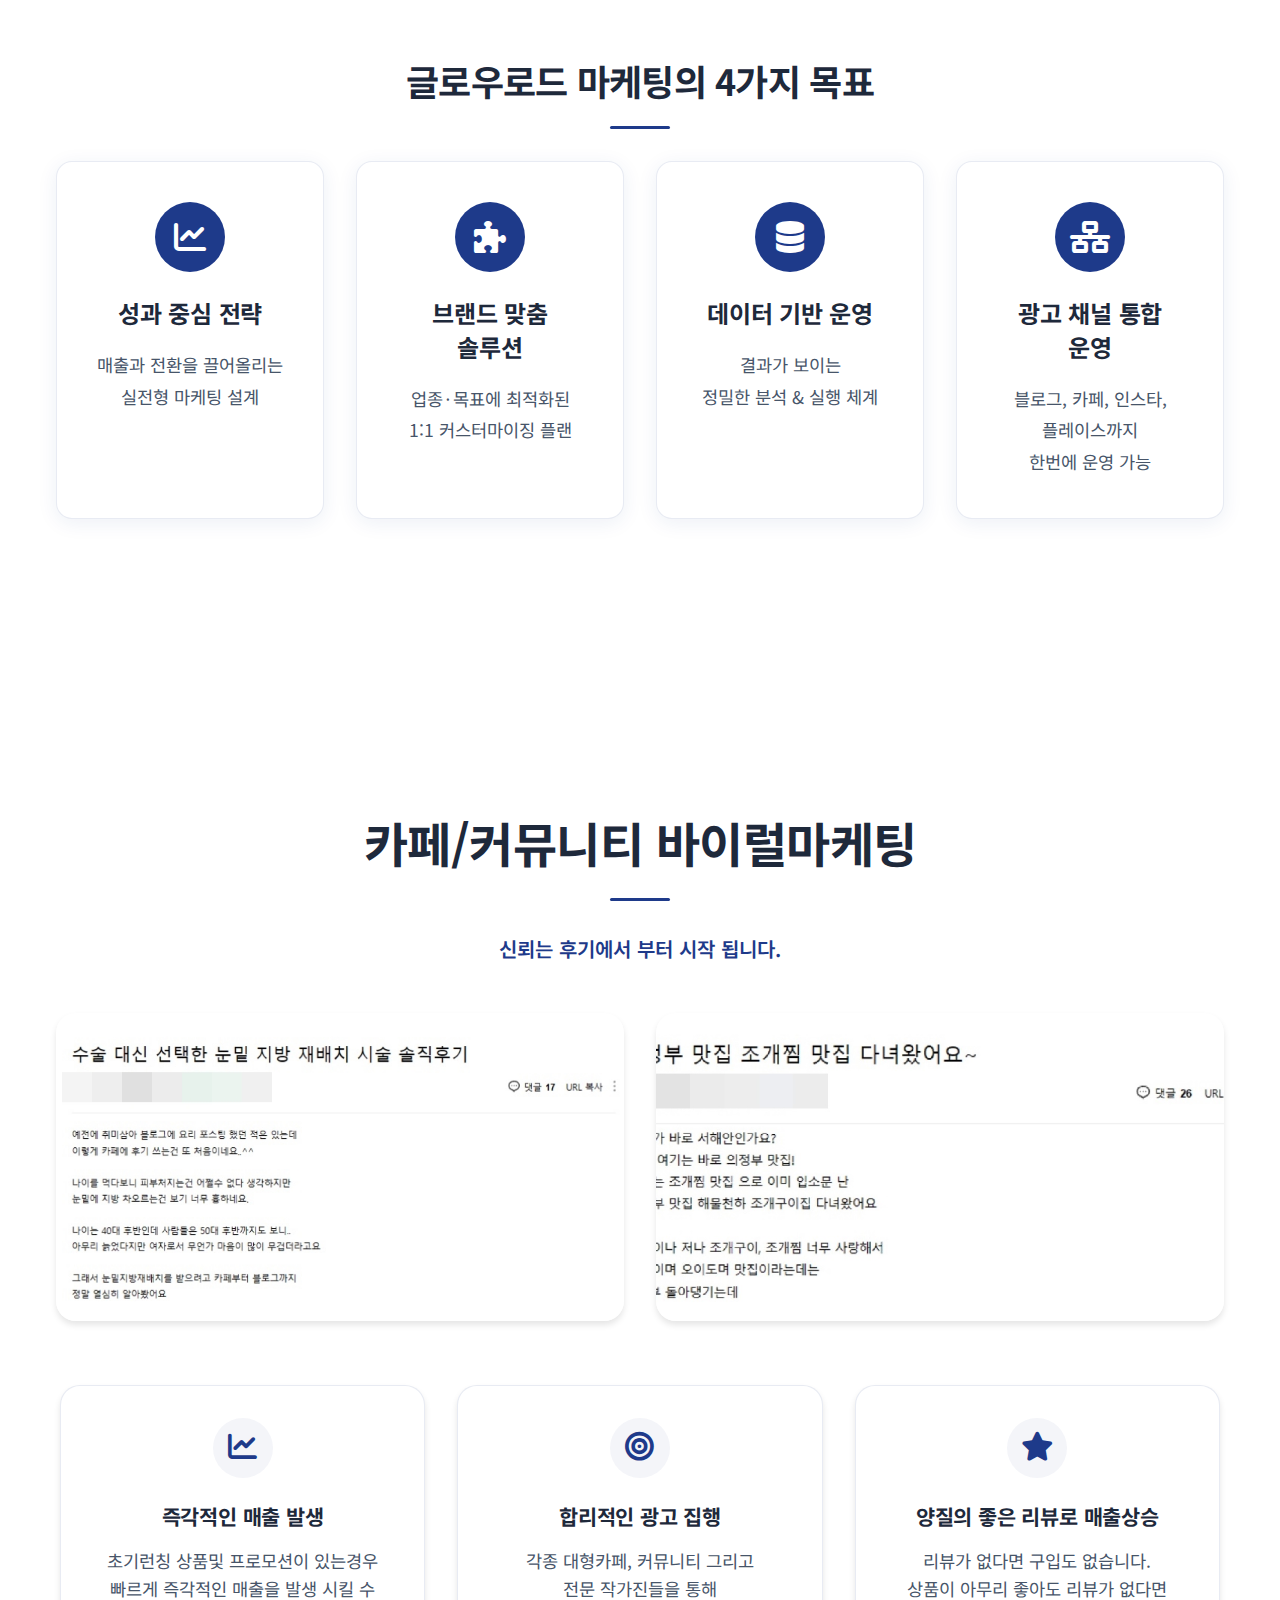
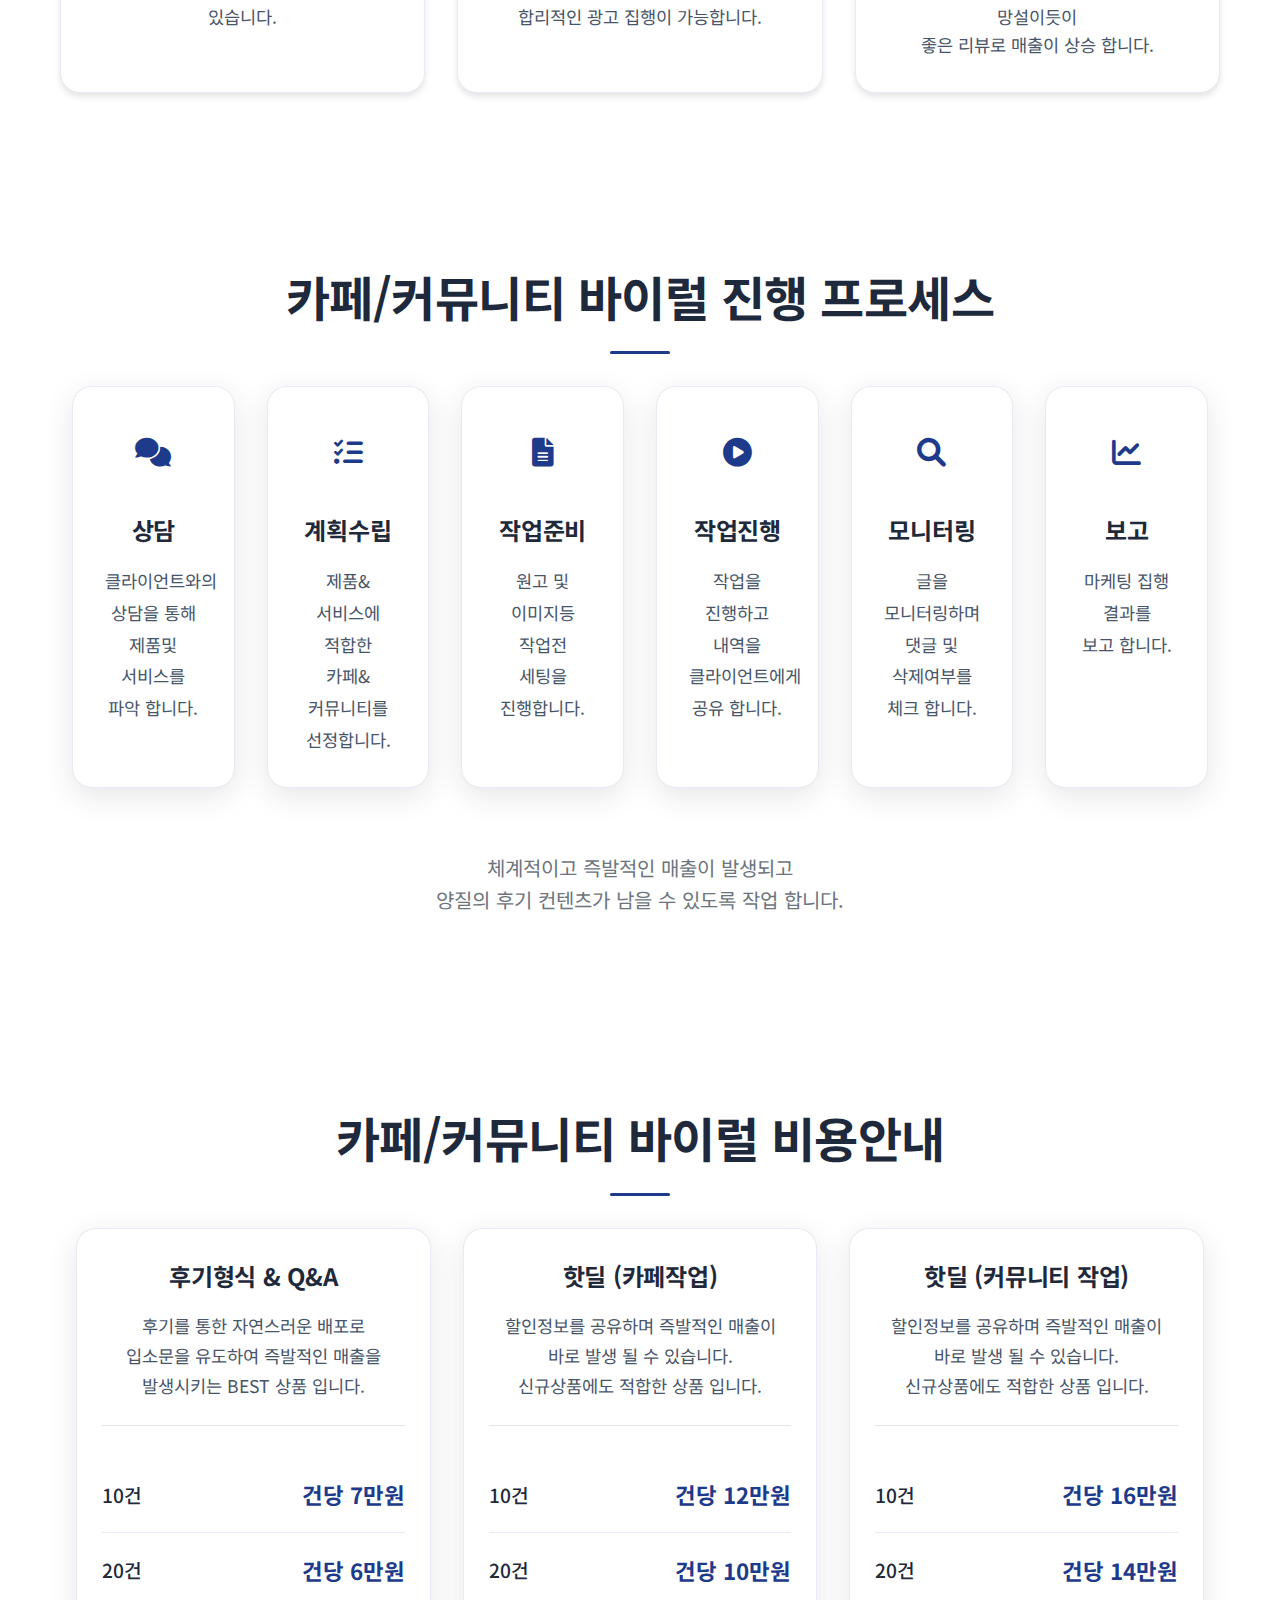
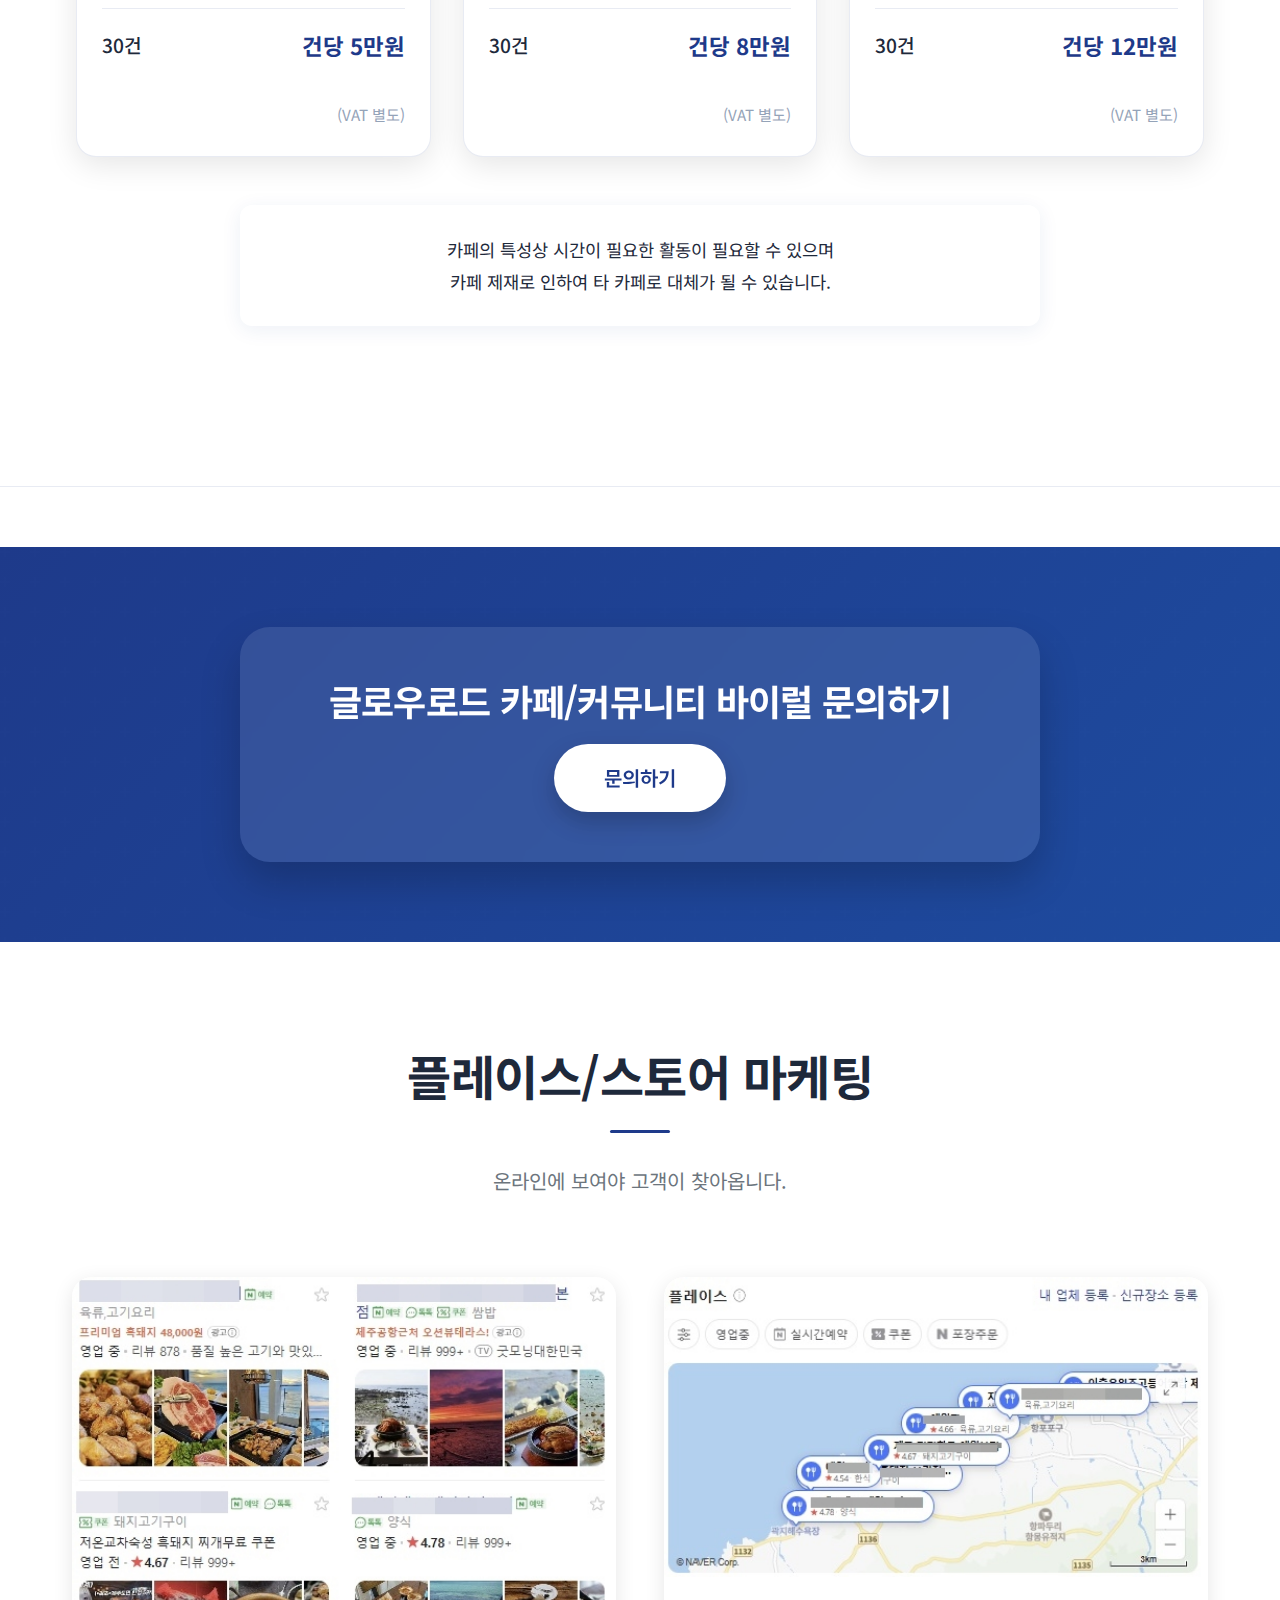
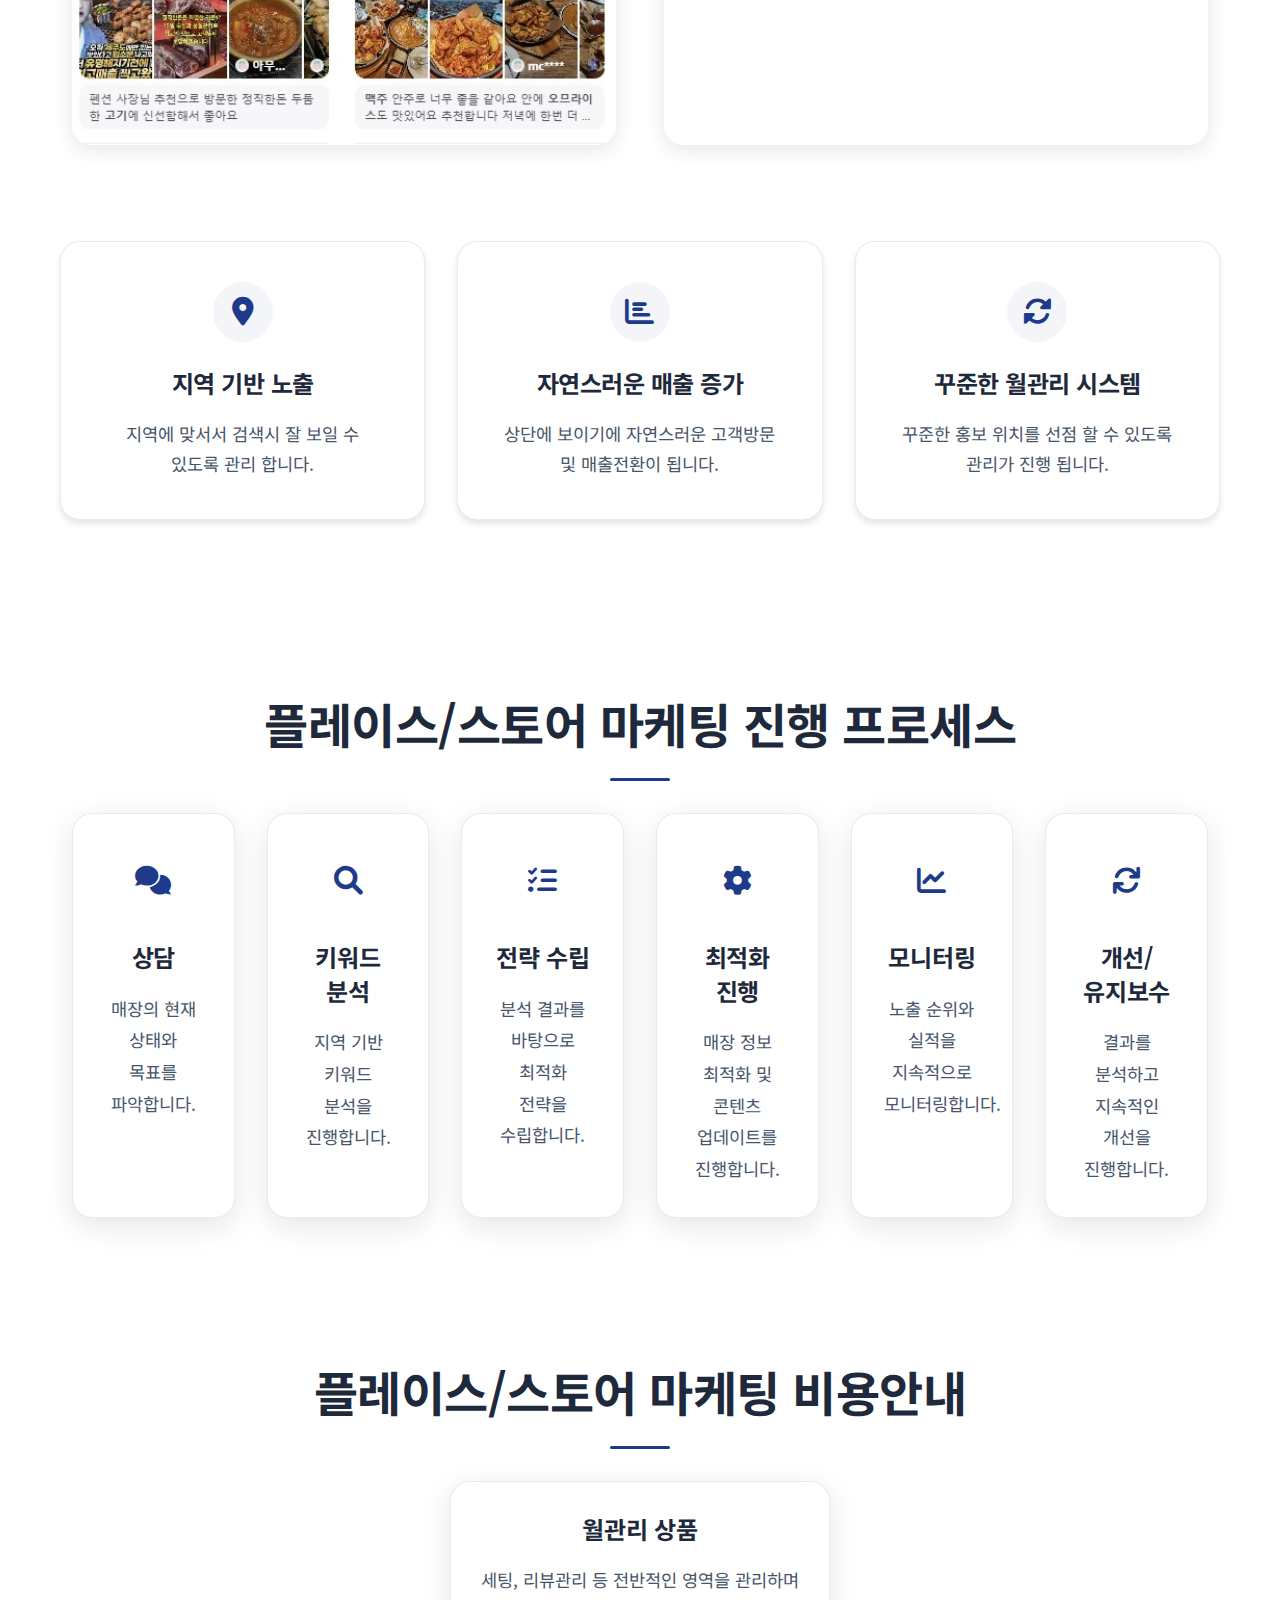
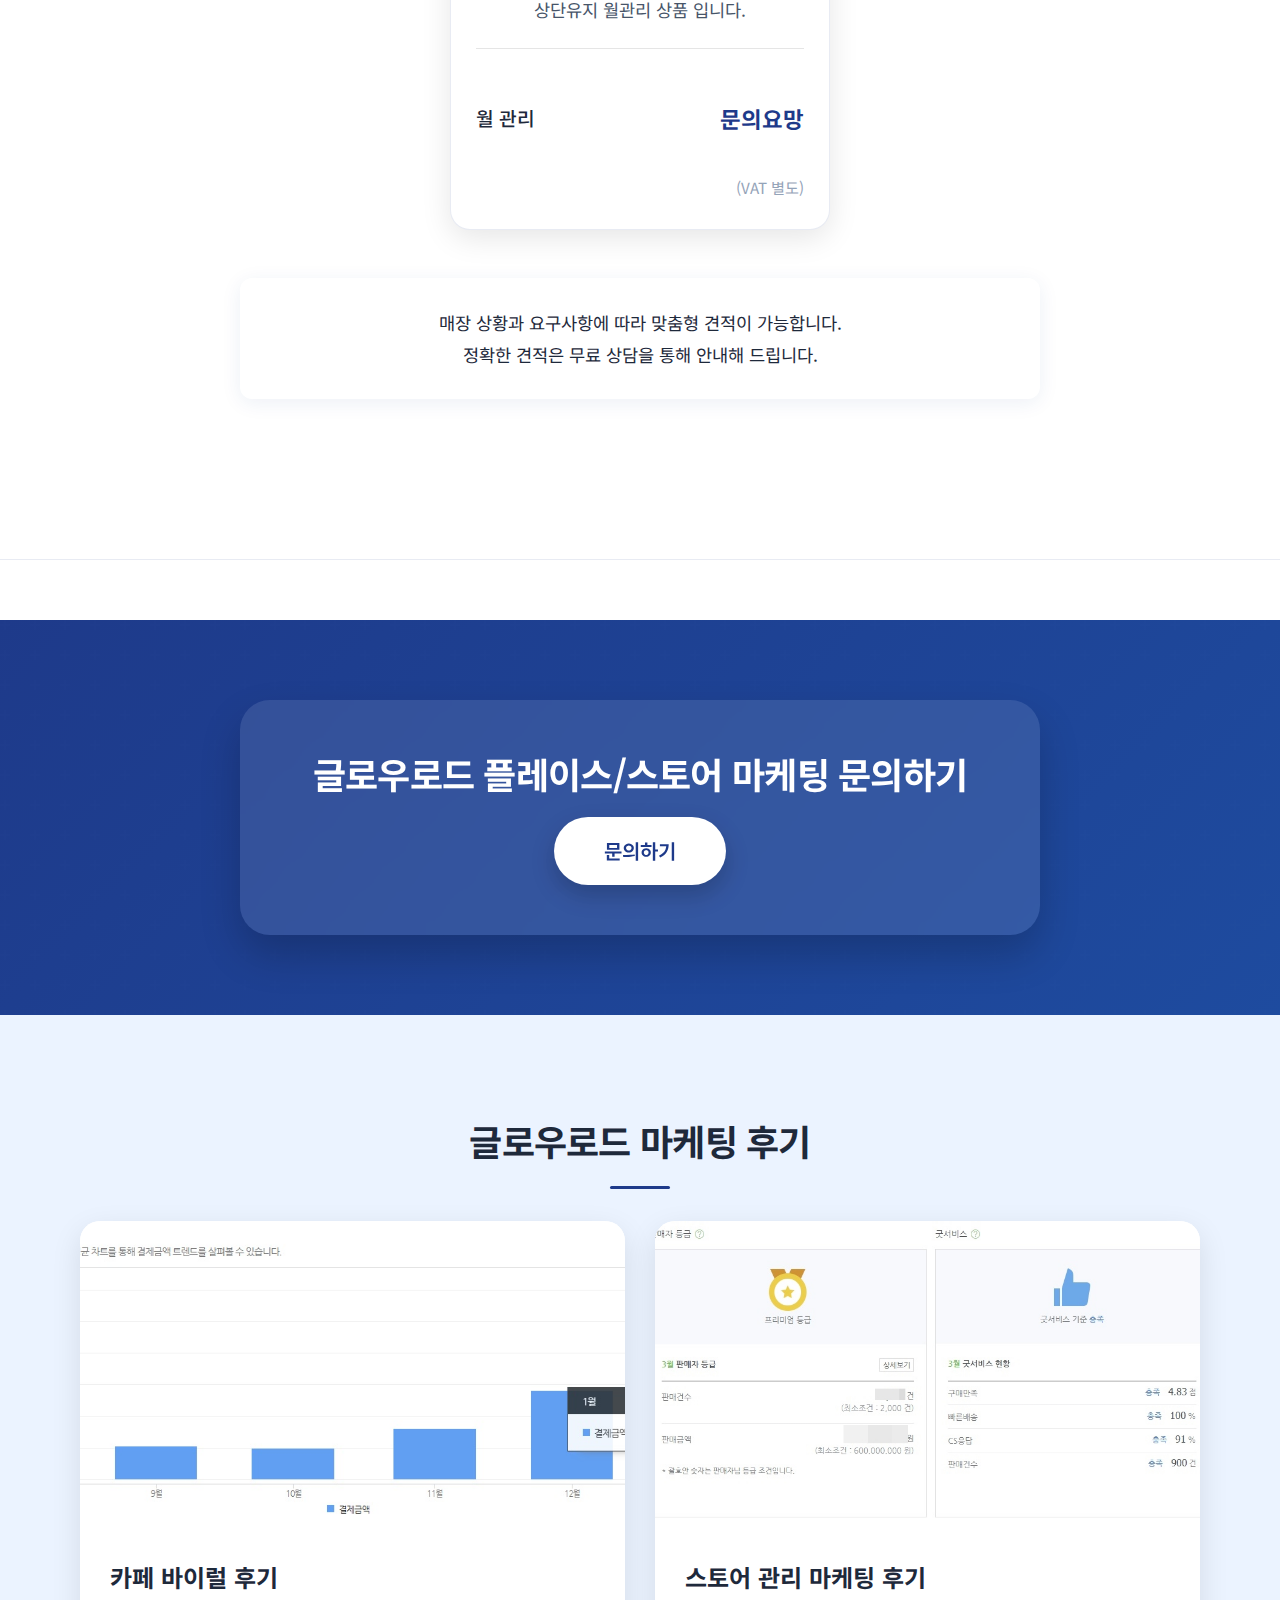
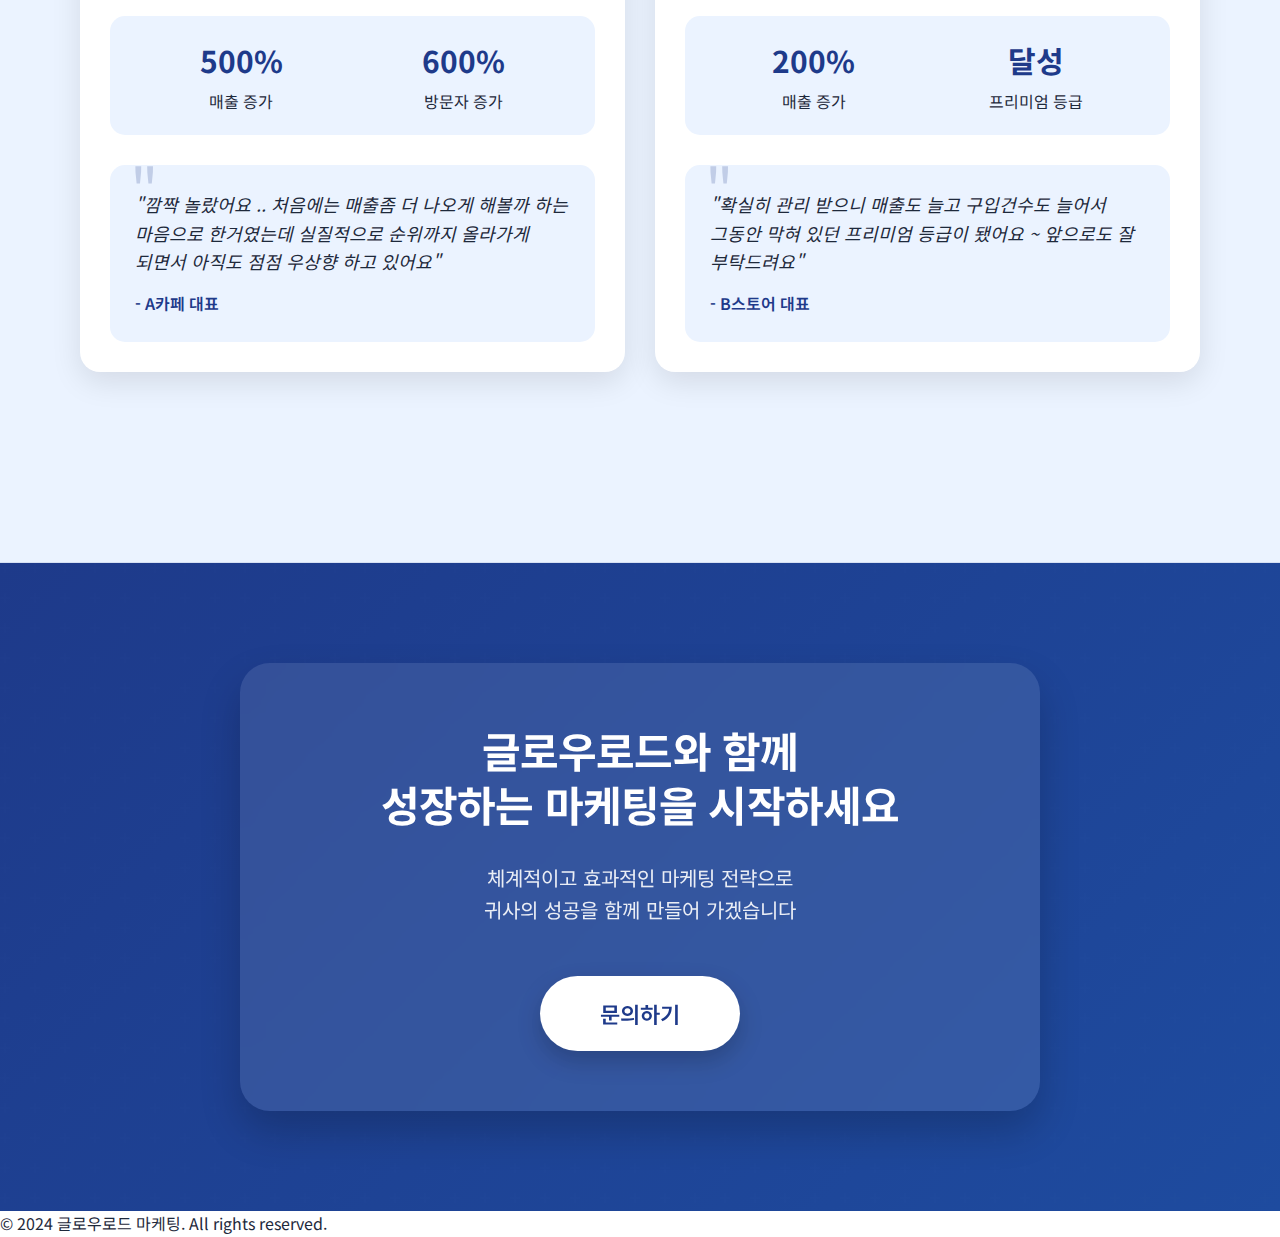
==== commit 8f761b3f: "refactor: 마케팅 인사이트 메뉴 및 관련 기능 제거" ====
--- a/index.html
+++ b/index.html
@@ -36,7 +36,6 @@
                     <li><a href="#home">HOME</a></li>
                     <li><a href="#viral">카페/커뮤니티 바이럴</a></li>
                     <li><a href="#place">플레이스/스토어 마케팅</a></li>
-                    <li><a href="blog.html">마케팅 인사이트</a></li>
                     <li><a href="http://pf.kakao.com/_xaidxfn/chat" class="contact-btn">문의하기</a></li>
                 </ul>
             </div>
@@ -507,7 +506,6 @@
             <li><a href="#home">HOME</a></li>
             <li><a href="#viral">카페/커뮤니티 바이럴</a></li>
             <li><a href="#place">플레이스/스토어 마케팅</a></li>
-            <li><a href="blog.html">마케팅 인사이트</a></li>
             <li><a href="http://pf.kakao.com/_xaidxfn/chat">문의하기</a></li>
         </ul>
     </div>
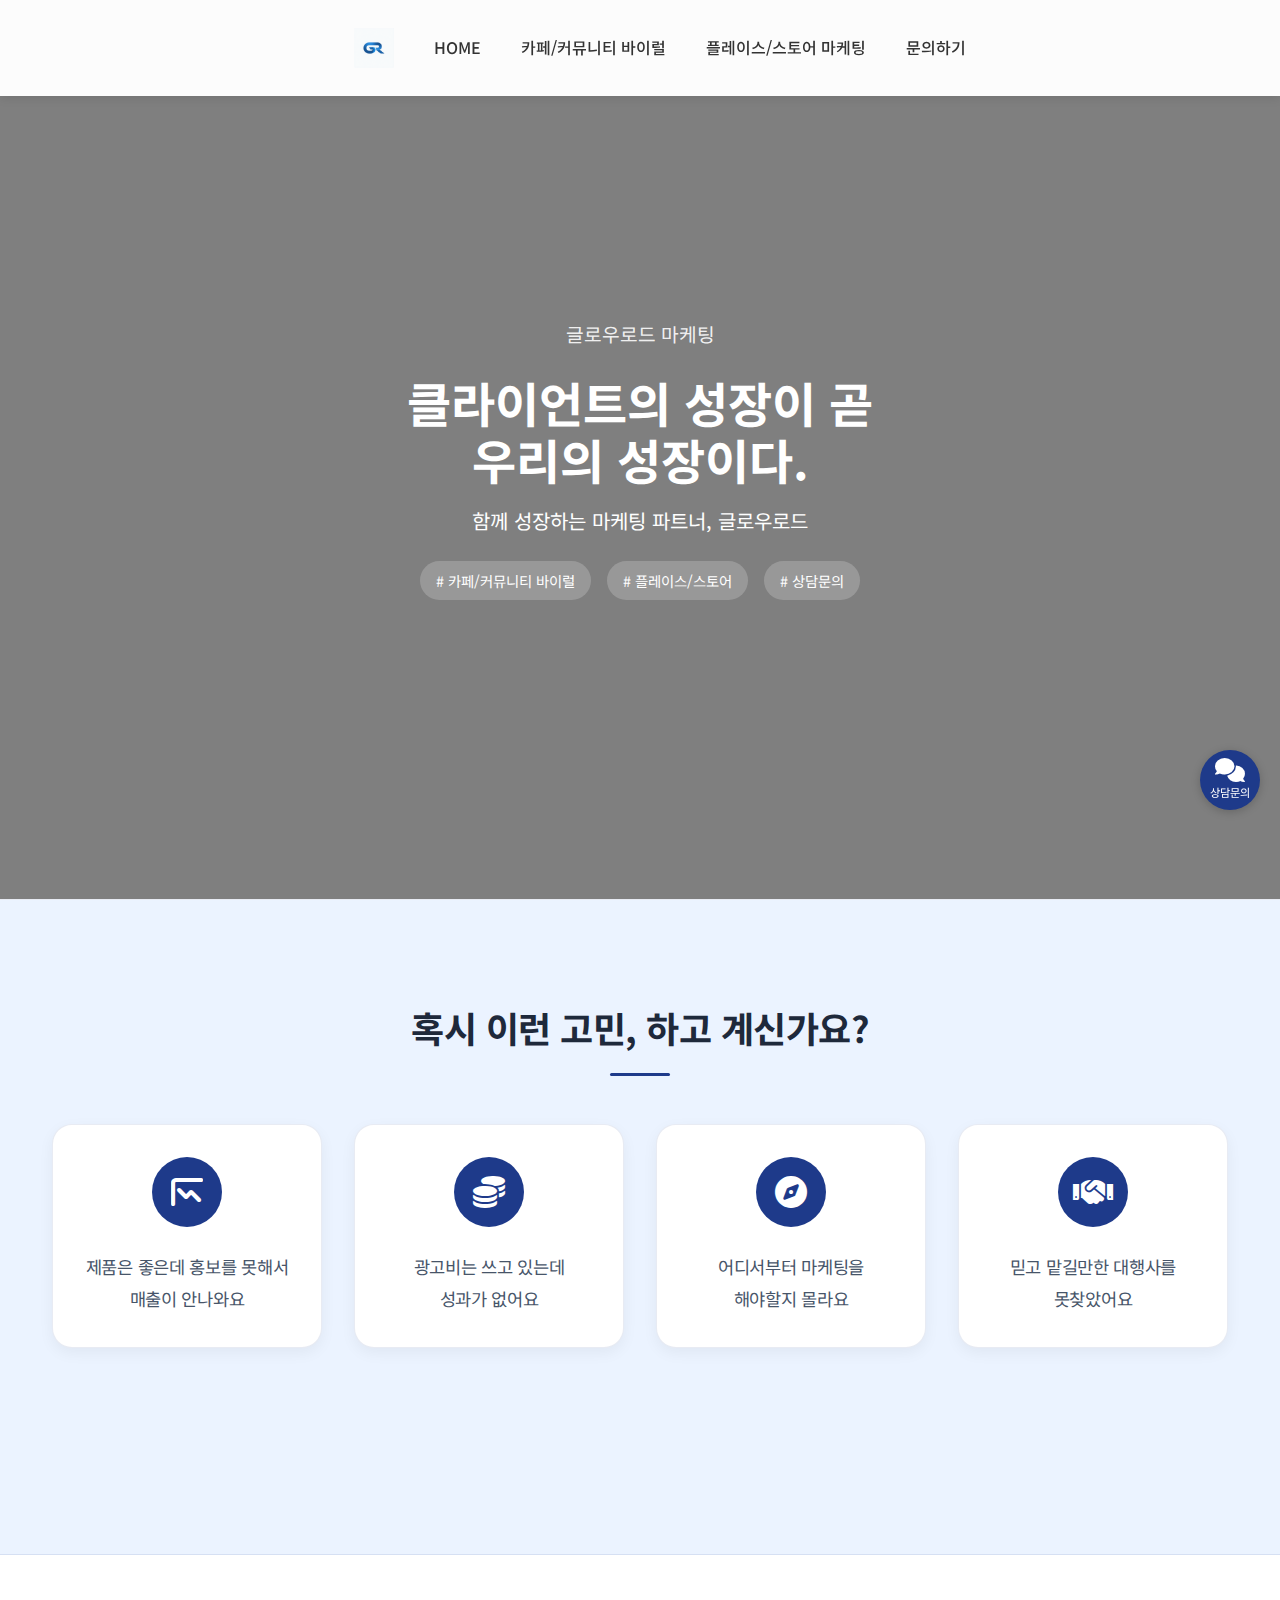
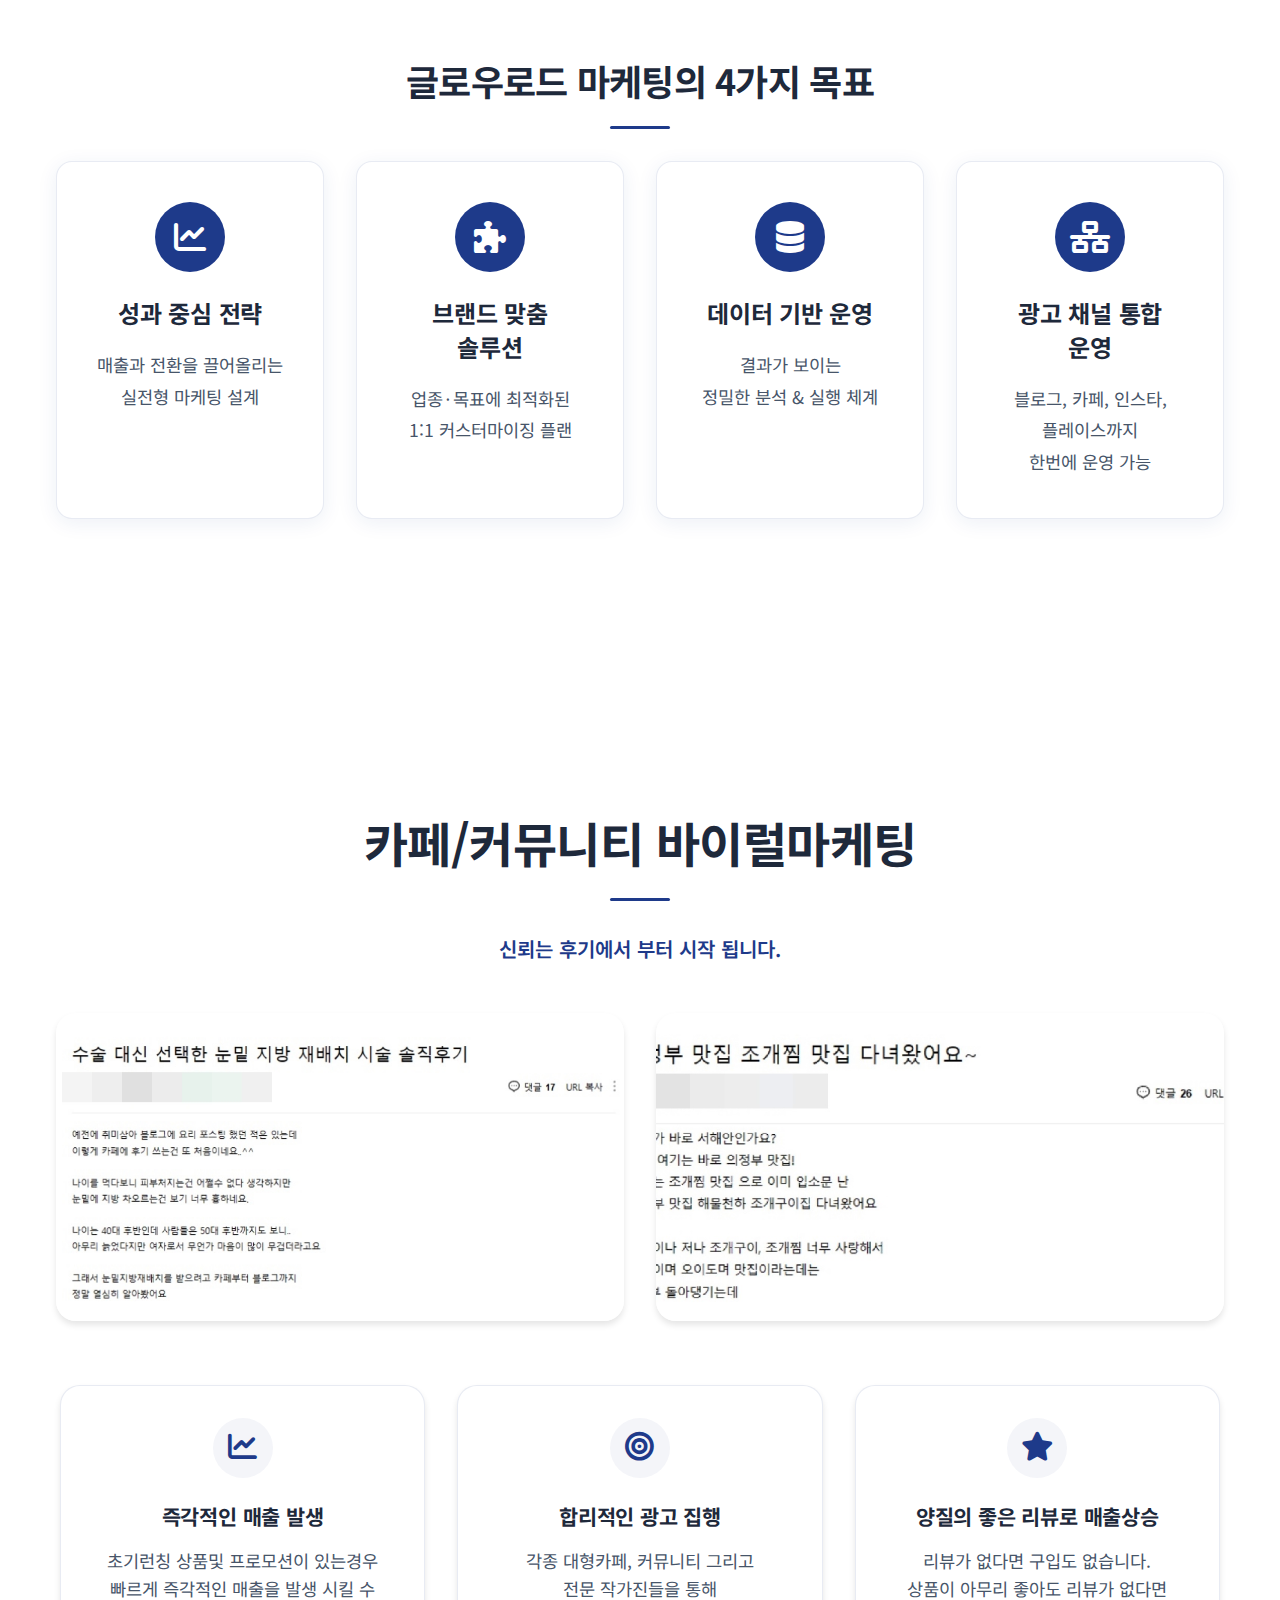
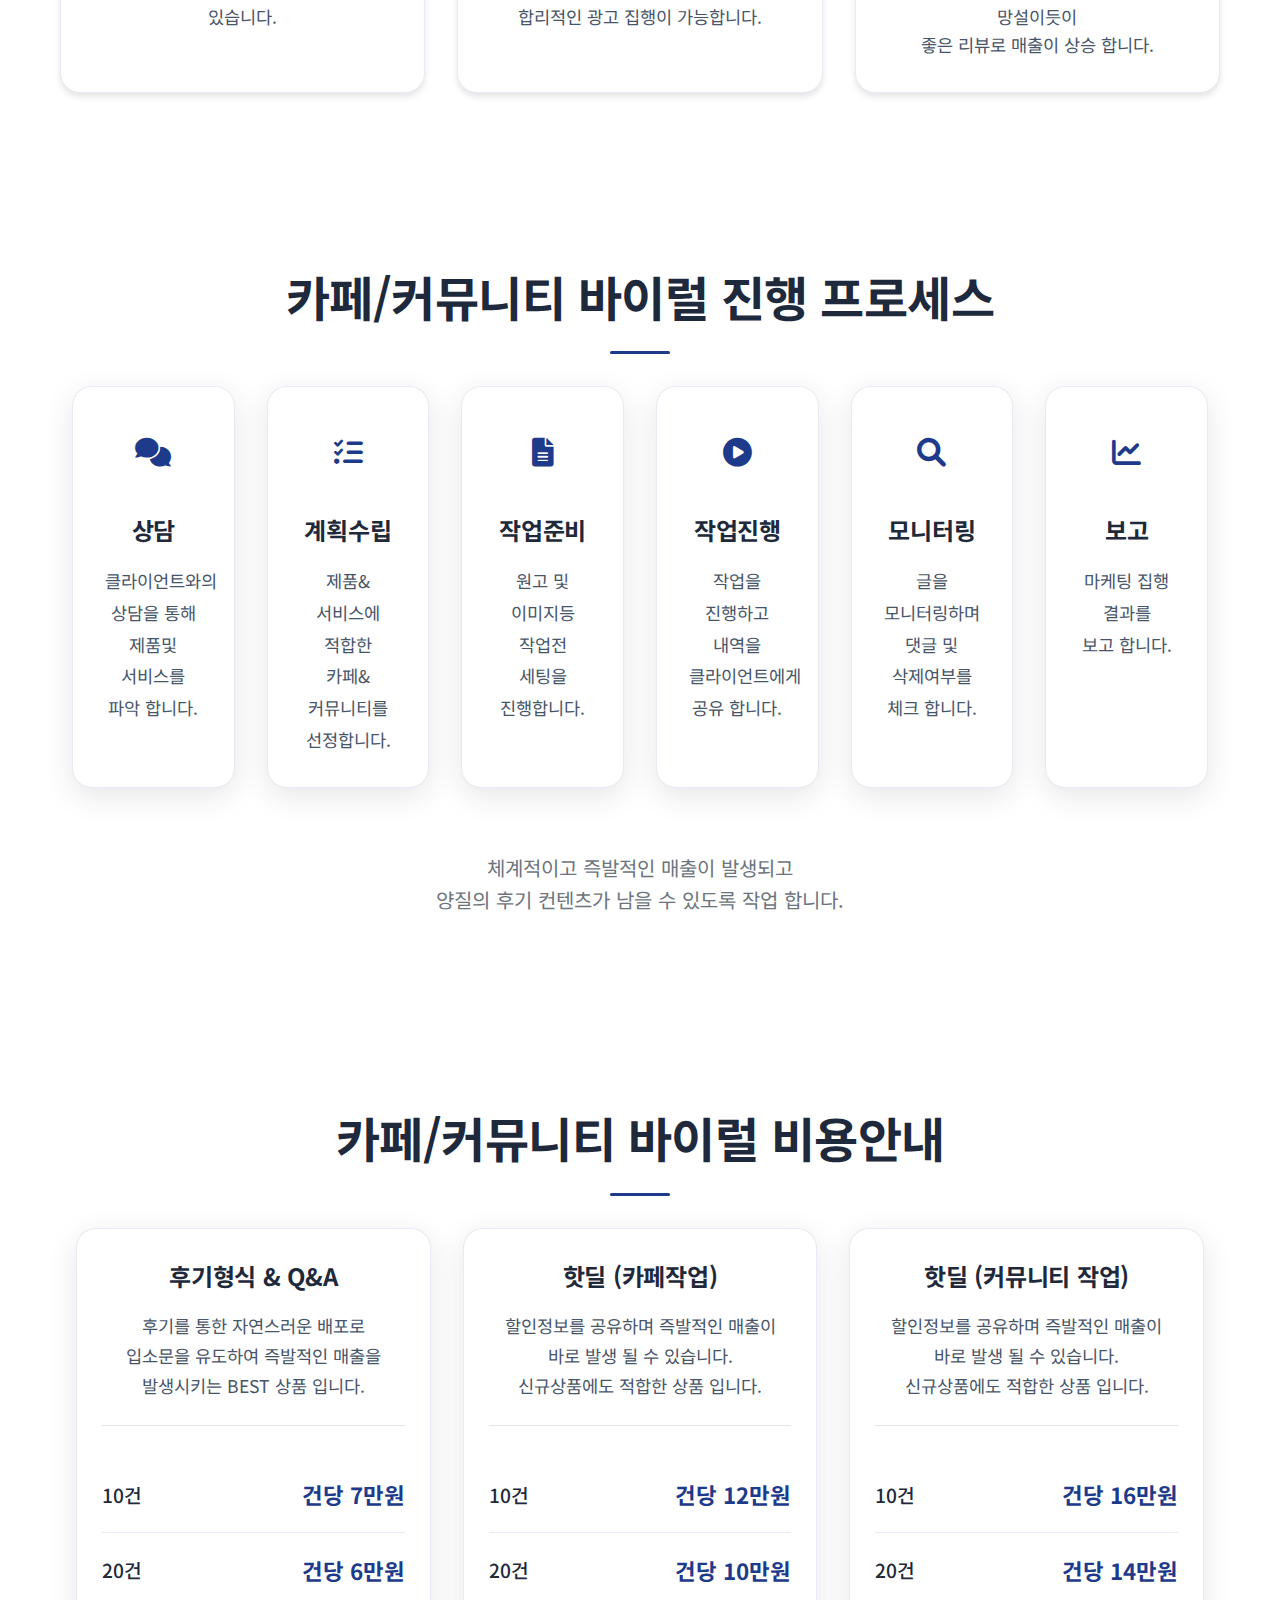
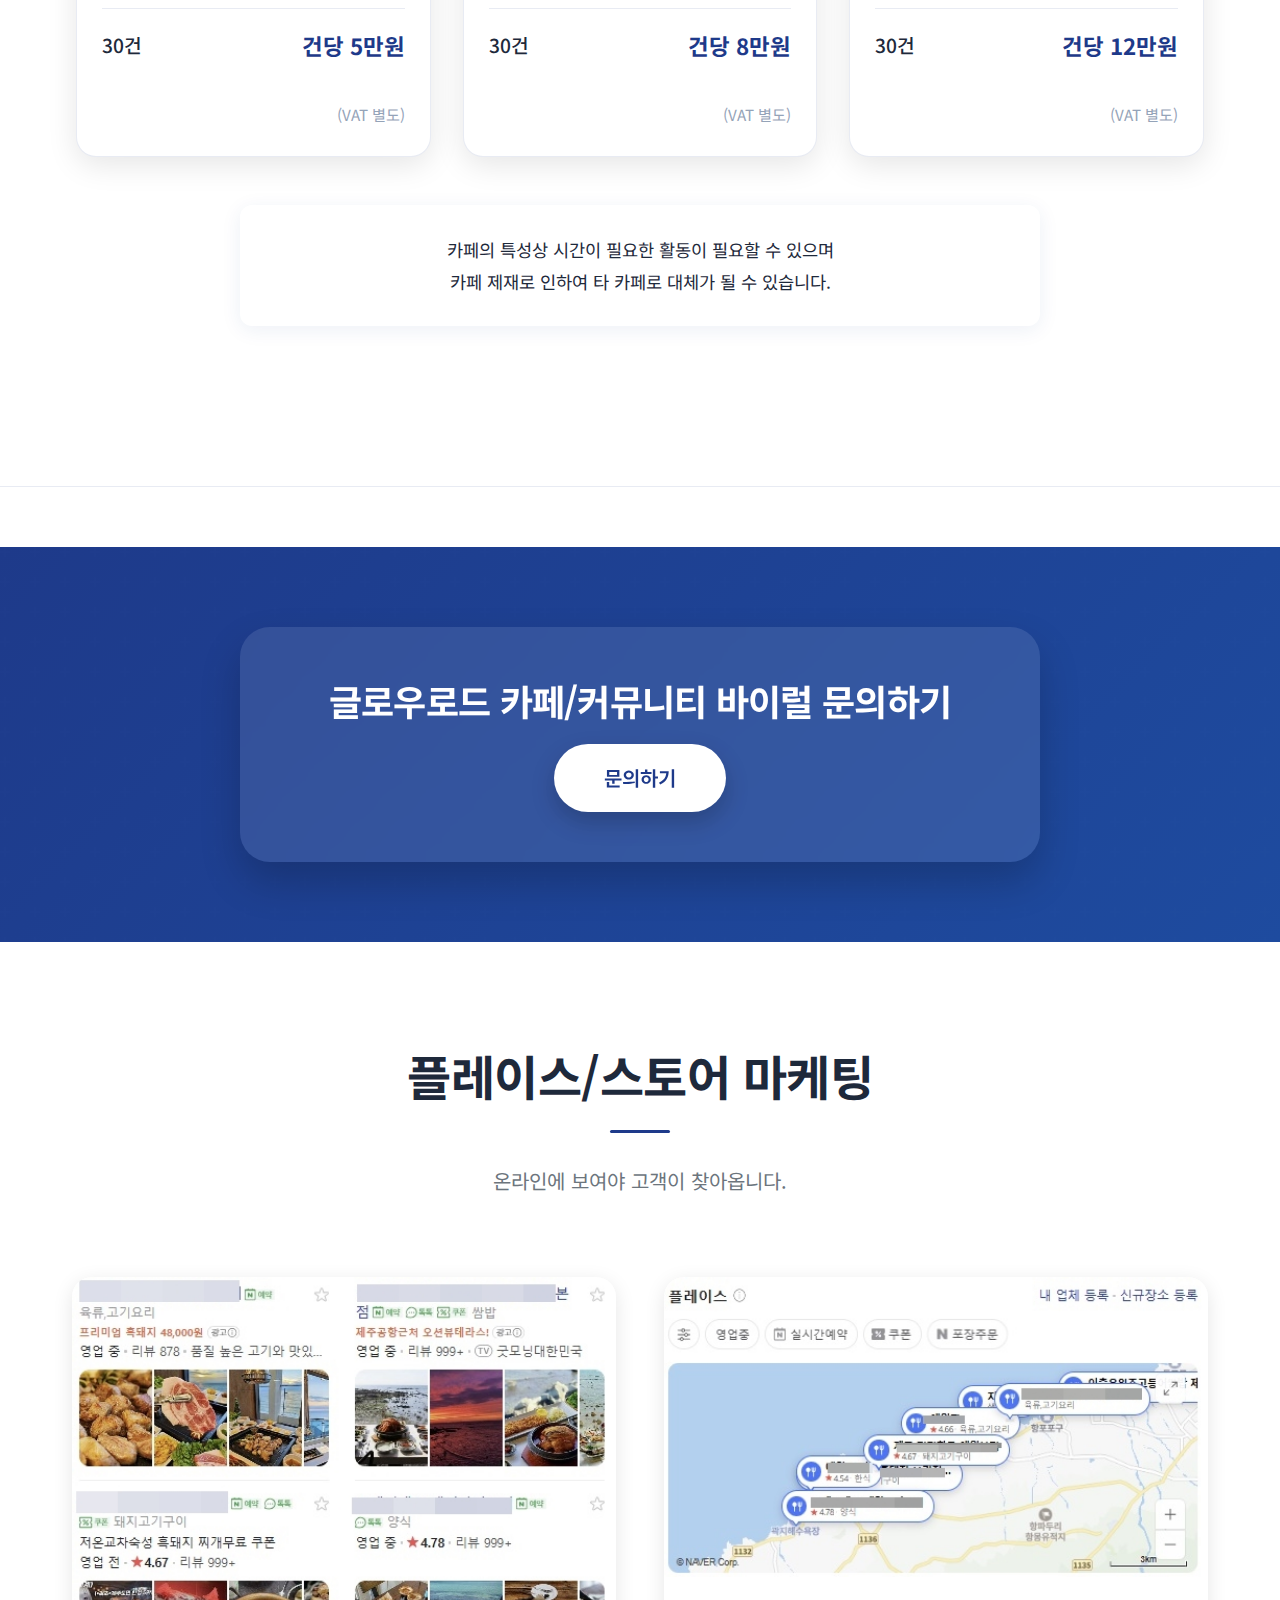
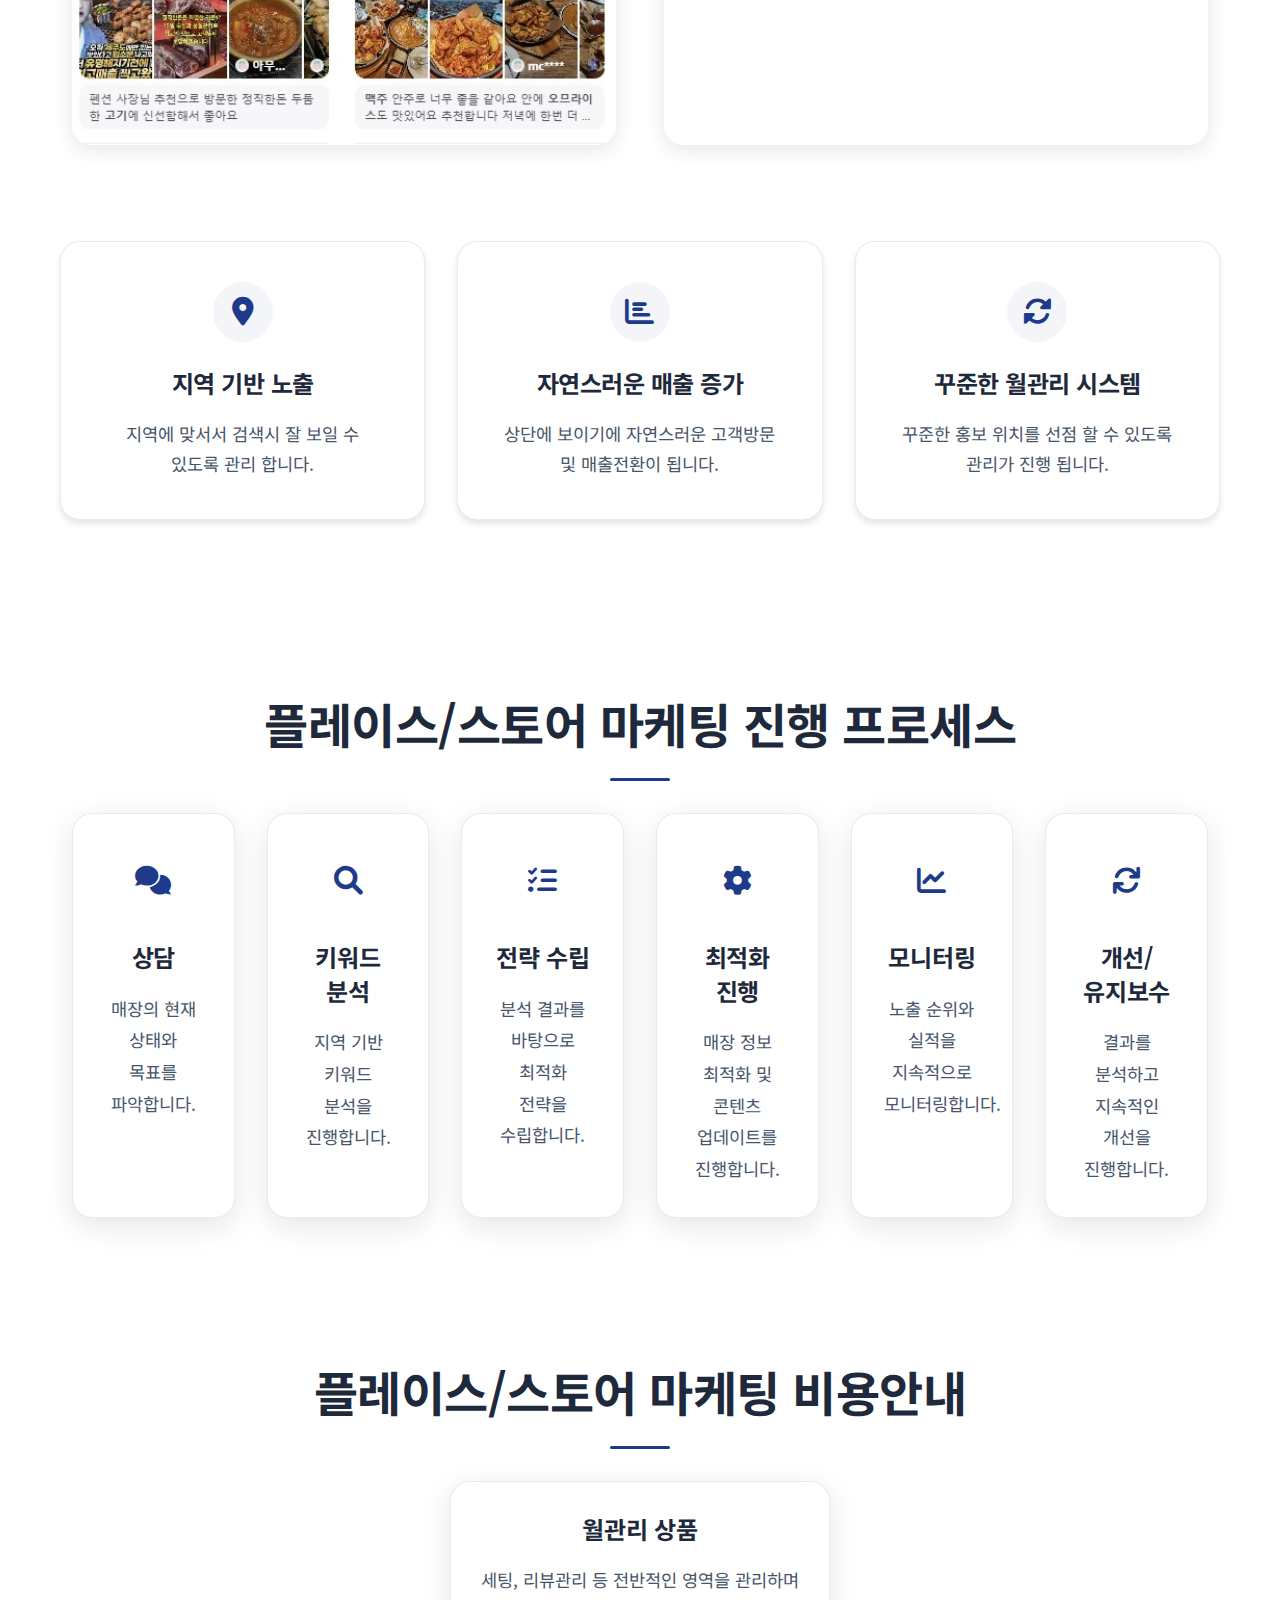
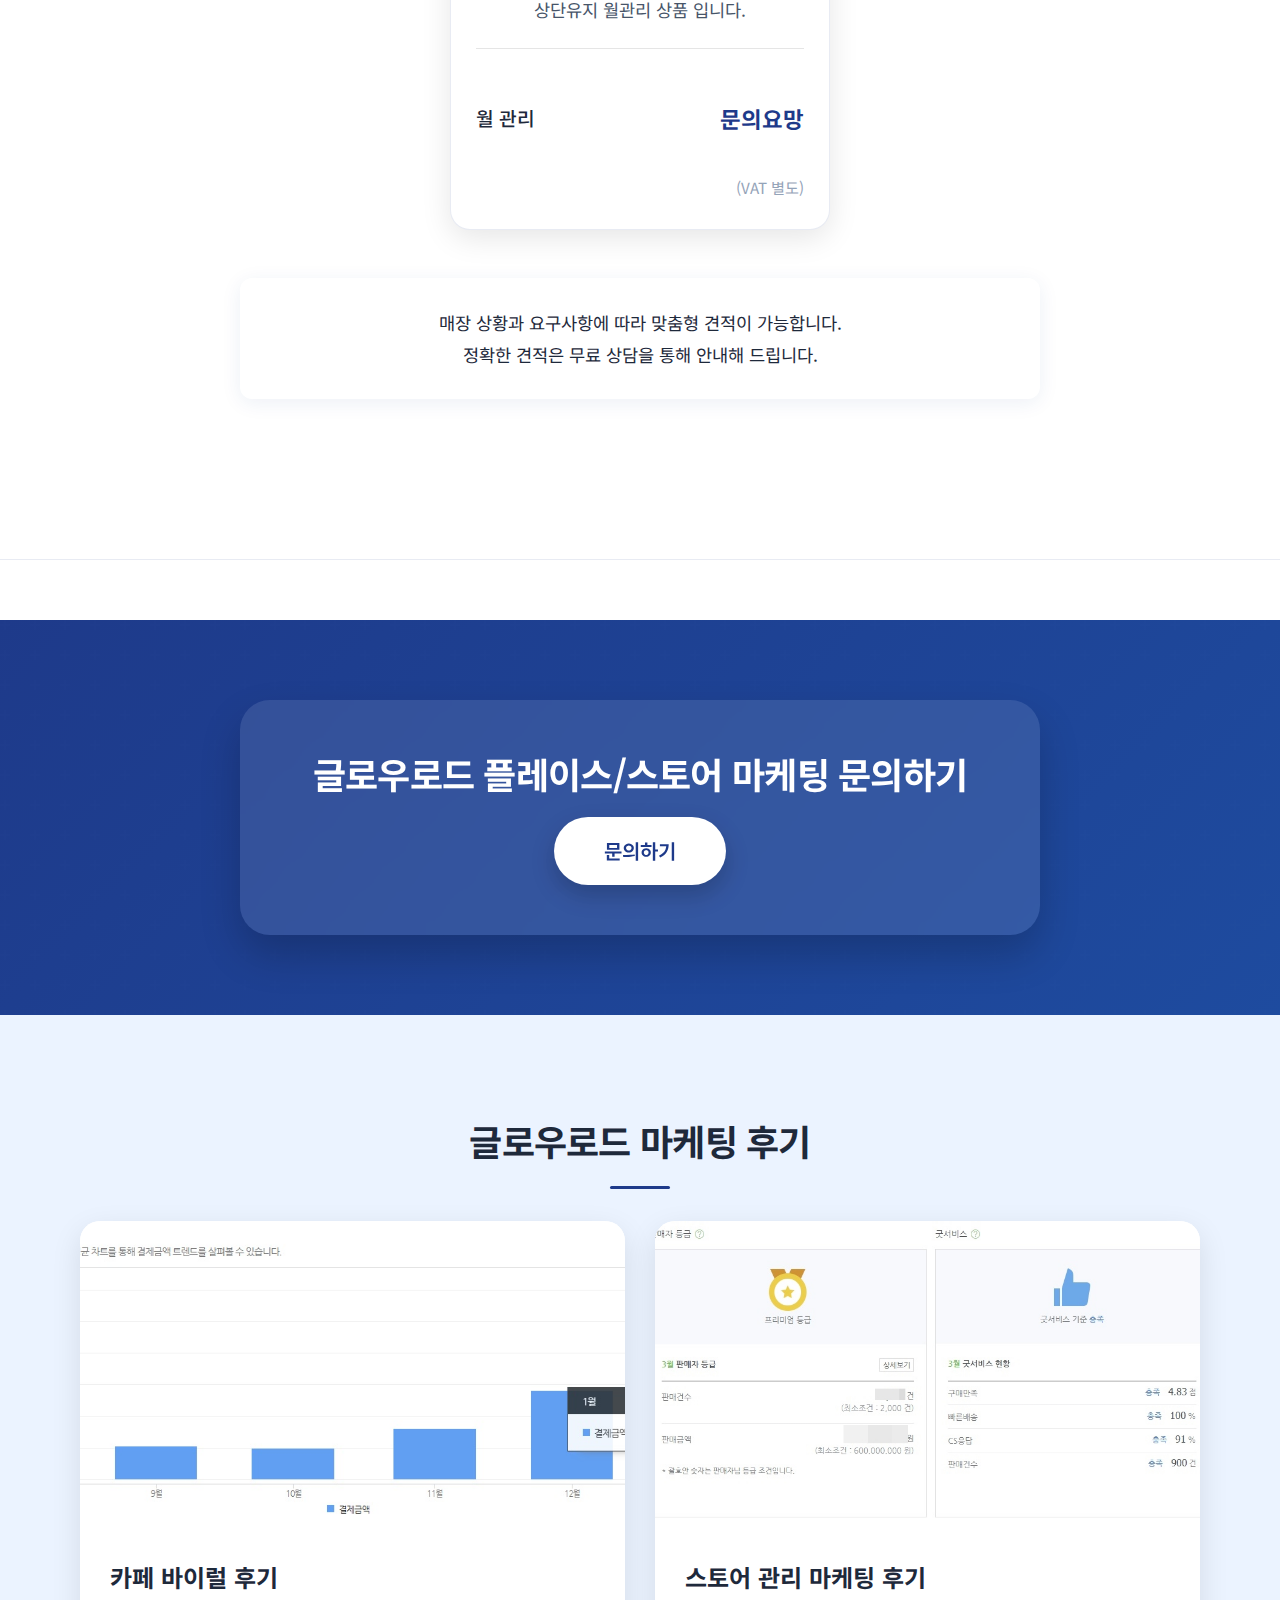
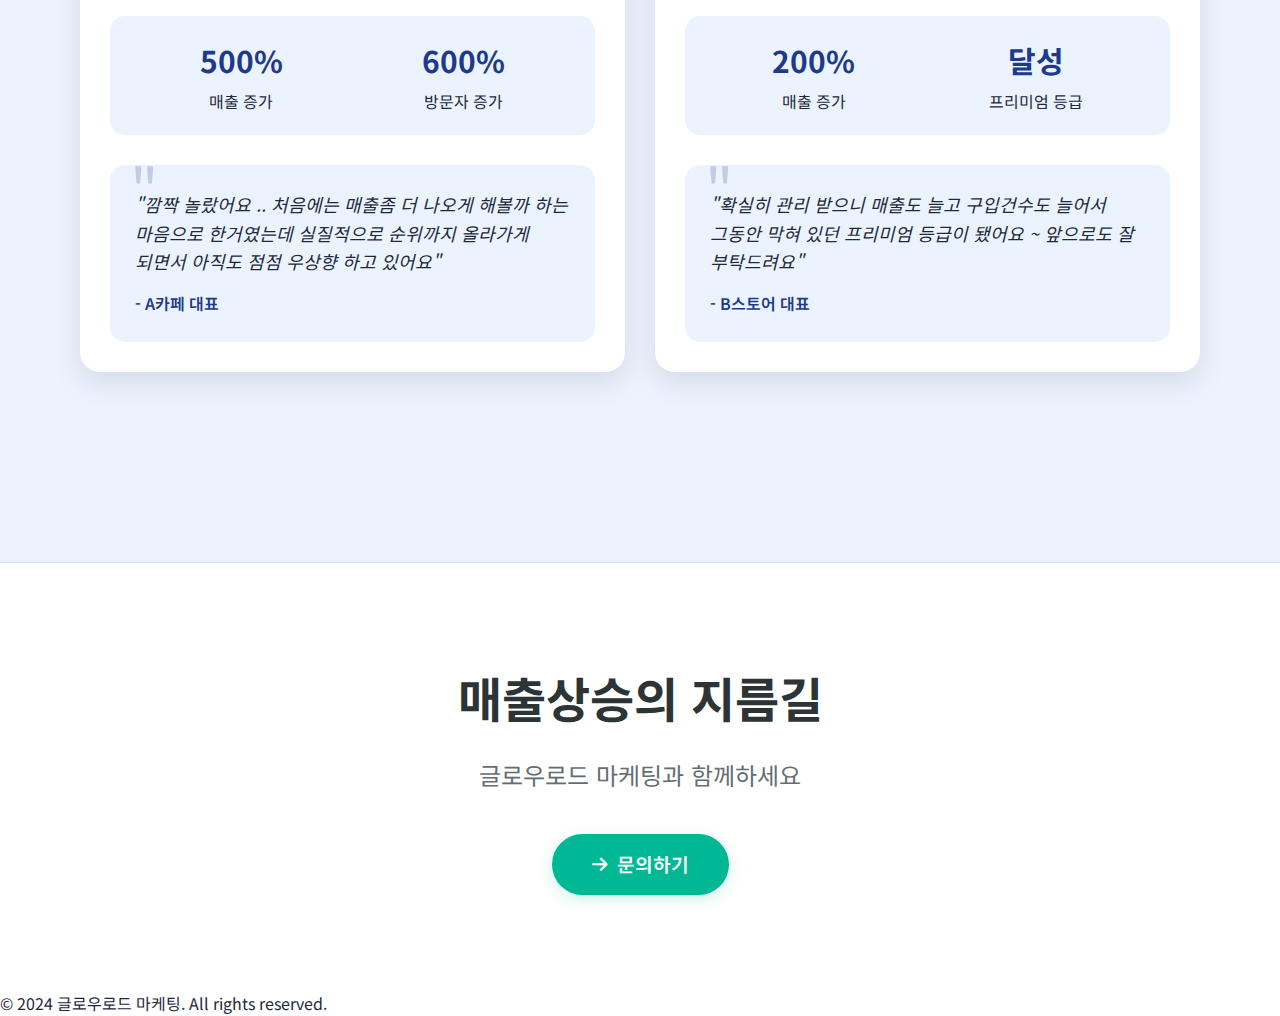
==== commit 6ca32a2a: "문의하기 페이지 디자인 개선 및 불필요한 요소 제거" ====
--- a/index.html
+++ b/index.html
@@ -36,7 +36,7 @@
                     <li><a href="#home">HOME</a></li>
                     <li><a href="#viral">카페/커뮤니티 바이럴</a></li>
                     <li><a href="#place">플레이스/스토어 마케팅</a></li>
-                    <li><a href="http://pf.kakao.com/_xaidxfn/chat" class="contact-btn">문의하기</a></li>
+                    <li><a href="contact.html">문의하기</a></li>
                 </ul>
             </div>
         </nav>
@@ -487,12 +487,14 @@
         <!-- 문의하기 섹션 -->
         <section id="contact" class="contact-section">
             <div class="contact-content">
-                <h2>글로우로드와 함께<br>성장하는 마케팅을 시작하세요</h2>
-                <p class="contact-description">
-                    체계적이고 효과적인 마케팅 전략으로<br>
-                    귀사의 성공을 함께 만들어 가겠습니다
+                <h2 class="fade-in">매출상승의 지름길</h2>
+                <p class="contact-description fade-in">
+                    글로우로드 마케팅과 함께하세요
                 </p>
-                <a href="http://pf.kakao.com/_xaidxfn/chat" class="contact-btn">문의하기</a>
+                <a href="contact.html" class="contact-btn fade-in">
+                    <i class="fas fa-arrow-right"></i>
+                    문의하기
+                </a>
             </div>
         </section>
     </main>
@@ -506,7 +508,7 @@
             <li><a href="#home">HOME</a></li>
             <li><a href="#viral">카페/커뮤니티 바이럴</a></li>
             <li><a href="#place">플레이스/스토어 마케팅</a></li>
-            <li><a href="http://pf.kakao.com/_xaidxfn/chat">문의하기</a></li>
+            <li><a href="contact.html">문의하기</a></li>
         </ul>
     </div>
 
--- a/style.css
+++ b/style.css
@@ -1105,95 +1105,75 @@
     padding: 8rem 0;
 }
 
-/* 문의하기 섹션 스타일 업데이트 */
+/* 문의하기 섹션 스타일 */
 .contact-section {
-    position: relative;
-    padding: 100px 20px;
-    background: linear-gradient(135deg, var(--primary-blue), #1e4b9f);
-    overflow: hidden;
-}
-
-.contact-section::before {
-    content: '';
-    position: absolute;
-    top: 0;
-    left: 0;
-    right: 0;
-    bottom: 0;
-    background: url("data:image/svg+xml,%3Csvg width='60' height='60' viewBox='0 0 60 60' xmlns='http://www.w3.org/2000/svg'%3E%3Cg fill='none' fill-rule='evenodd'%3E%3Cg fill='%23ffffff' fill-opacity='0.05'%3E%3Cpath d='M36 34v-4h-2v4h-4v2h4v4h2v-4h4v-2h-4zm0-30V0h-2v4h-4v2h4v4h2V6h4V4h-4zM6 34v-4H4v4H0v2h4v4h2v-4h4v-2H6zM6 4V0H4v4H0v2h4v4h2V6h4V4H6z'/%3E%3C/g%3E%3C/g%3E%3C/svg%3E");
-    opacity: 0.1;
+    padding: 100px 0;
+    background: linear-gradient(135deg, #f8f9fa 0%, #e9ecef 100%);
+    text-align: center;
 }
 
 .contact-content {
-    position: relative;
-    z-index: 2;
     max-width: 800px;
     margin: 0 auto;
-    text-align: center;
-    background: rgba(255, 255, 255, 0.1);
-    padding: 60px 40px;
-    border-radius: 30px;
-    backdrop-filter: blur(10px);
-    -webkit-backdrop-filter: blur(10px);
-    box-shadow: 0 20px 40px rgba(0, 0, 0, 0.2);
-}
-
-.contact-content h2 {
-    font-size: 42px;
+    padding: 0 20px;
+}
+
+.contact-section h2 {
+    font-size: 3rem;
+    color: #2d3436;
+    margin-bottom: 20px;
     font-weight: 700;
-    margin-bottom: 30px;
-    color: var(--white);
-    line-height: 1.3;
-    letter-spacing: -0.02em;
 }
 
 .contact-description {
-    font-size: var(--font-size-xl);
+    font-size: 1.5rem;
+    color: #636e72;
+    margin-bottom: 40px;
     line-height: 1.6;
-    color: rgba(255, 255, 255, 0.9);
-    margin-bottom: 50px;
-    word-break: keep-all;
 }
 
 .contact-btn {
     display: inline-flex;
     align-items: center;
-    justify-content: center;
-    padding: 20px 60px;
-    font-size: 22px;
+    gap: 10px;
+    padding: 15px 40px;
+    background-color: #00b894;
+    color: white;
+    text-decoration: none;
+    border-radius: 50px;
+    font-size: 1.2rem;
     font-weight: 600;
-    color: var(--primary-blue);
-    background: var(--white);
-    border-radius: 50px;
-    text-decoration: none;
-    transition: all 0.4s cubic-bezier(0.165, 0.84, 0.44, 1);
-    box-shadow: 0 10px 25px rgba(0, 0, 0, 0.2);
+    transition: all 0.3s ease;
+    box-shadow: 0 4px 15px rgba(0, 184, 148, 0.2);
 }
 
 .contact-btn:hover {
-    transform: translateY(-5px) scale(1.02);
-    box-shadow: 0 20px 35px rgba(0, 0, 0, 0.3);
-    background: var(--white);
-    color: var(--primary-blue);
-}
-
-.contact-btn::after {
-    content: '';
-    position: absolute;
-    top: 0;
-    left: 0;
-    width: 100%;
-    height: 100%;
-    border-radius: 50px;
-    background: rgba(255, 255, 255, 0.2);
-    opacity: 0;
-    transform: scale(0.8);
-    transition: all 0.4s cubic-bezier(0.165, 0.84, 0.44, 1);
-}
-
-.contact-btn:hover::after {
-    opacity: 1;
-    transform: scale(1.5);
+    transform: translateY(-2px);
+    box-shadow: 0 6px 20px rgba(0, 184, 148, 0.3);
+    background-color: #00a187;
+}
+
+.contact-btn i {
+    font-size: 1.1rem;
+}
+
+@media (max-width: 768px) {
+    .contact-section {
+        padding: 60px 0;
+    }
+
+    .contact-section h2 {
+        font-size: 2rem;
+    }
+
+    .contact-description {
+        font-size: 1.2rem;
+    }
+
+    .contact-btn {
+        padding: 12px 30px;
+        font-size: 1.1rem;
+    }
 }
 
 /* 문의하기 섹션 모바일 반응형 */
@@ -3791,4 +3771,84 @@
         width: 100%;
         max-width: 260px;
     }
+}
+
+/* 문의하기 페이지 스타일 */
+.contact-section {
+    padding: 6rem 0;
+    background: #f8f9fa;
+}
+
+.contact-content {
+    max-width: 800px;
+    margin: 0 auto;
+}
+
+.google-form-container {
+    background: #fff;
+    border-radius: 15px;
+    box-shadow: 0 10px 30px rgba(0, 0, 0, 0.05);
+    margin-bottom: 3rem;
+    overflow: hidden;
+}
+
+.kakao-consult {
+    text-align: center;
+    padding: 3rem;
+    background: #fff;
+    border-radius: 15px;
+    box-shadow: 0 10px 30px rgba(0, 0, 0, 0.05);
+}
+
+.kakao-consult h2 {
+    font-size: 2rem;
+    color: #1a1a1a;
+    margin-bottom: 1rem;
+}
+
+.kakao-consult p {
+    color: #666;
+    margin-bottom: 2rem;
+    font-size: 1.1rem;
+}
+
+.kakao-consult .kakao-btn {
+    display: inline-flex;
+    align-items: center;
+    gap: 0.5rem;
+    padding: 1rem 2rem;
+    background: #FEE500;
+    color: #000;
+    border-radius: 50px;
+    font-size: 1.1rem;
+    font-weight: 500;
+    text-decoration: none;
+    transition: all 0.3s ease;
+}
+
+.kakao-consult .kakao-btn:hover {
+    transform: translateY(-3px);
+    box-shadow: 0 10px 20px rgba(0, 0, 0, 0.1);
+}
+
+.kakao-consult .kakao-btn i {
+    font-size: 1.2rem;
+}
+
+@media (max-width: 768px) {
+    .contact-section {
+        padding: 4rem 0;
+    }
+
+    .google-form-container {
+        margin-bottom: 2rem;
+    }
+
+    .kakao-consult {
+        padding: 2rem;
+    }
+
+    .kakao-consult h2 {
+        font-size: 1.5rem;
+    }
 }